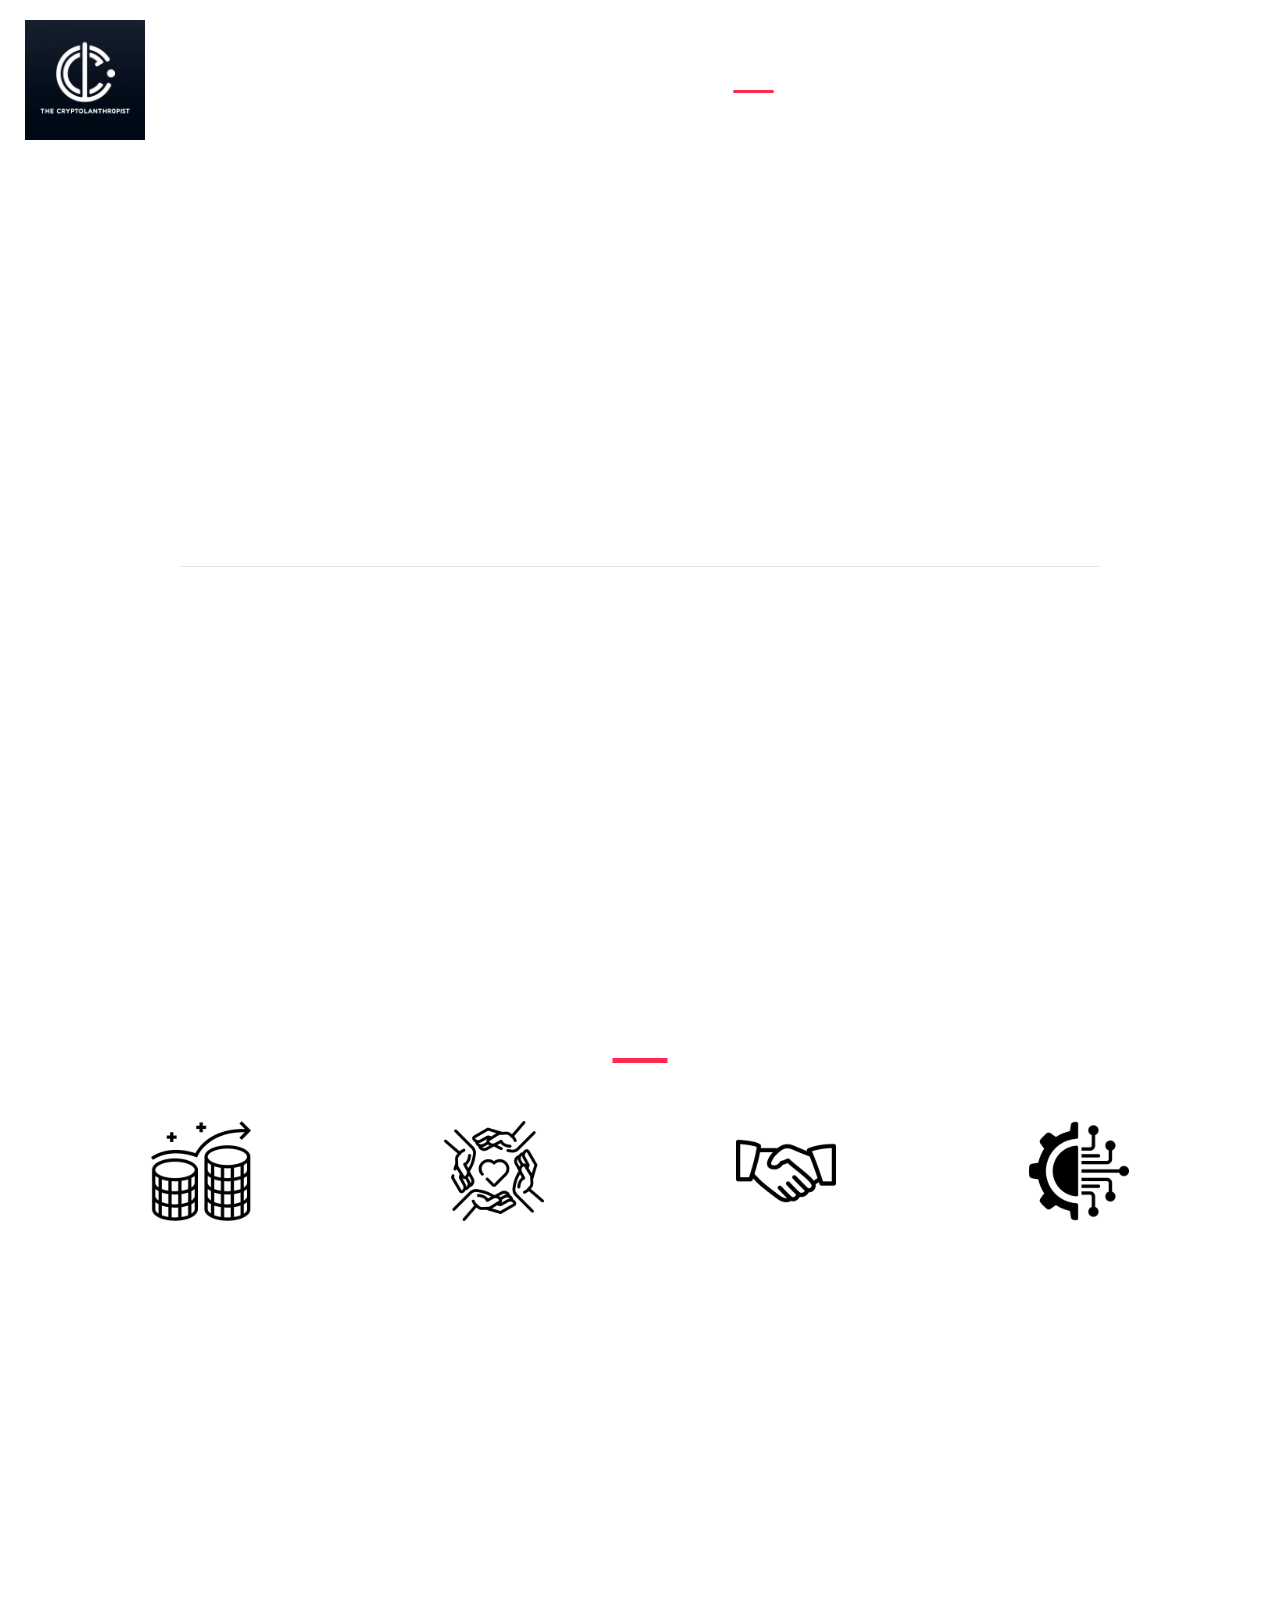
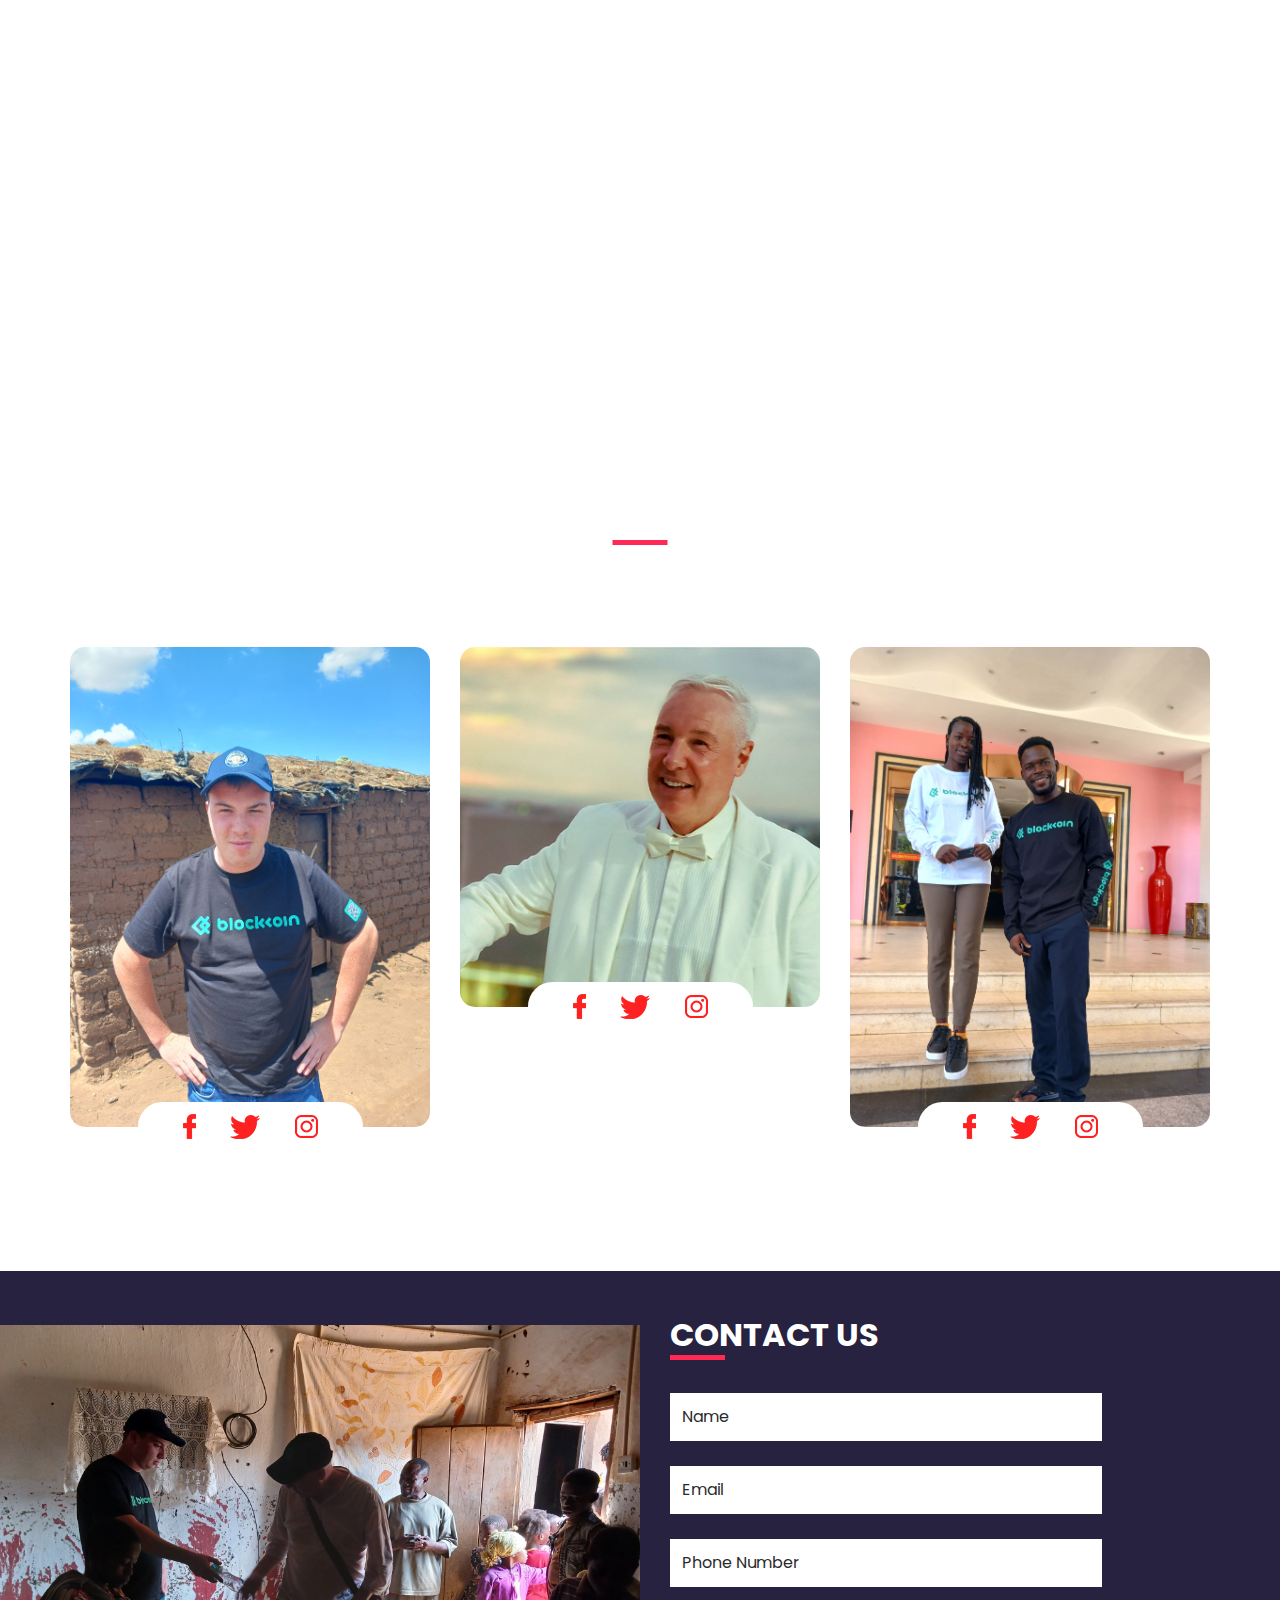
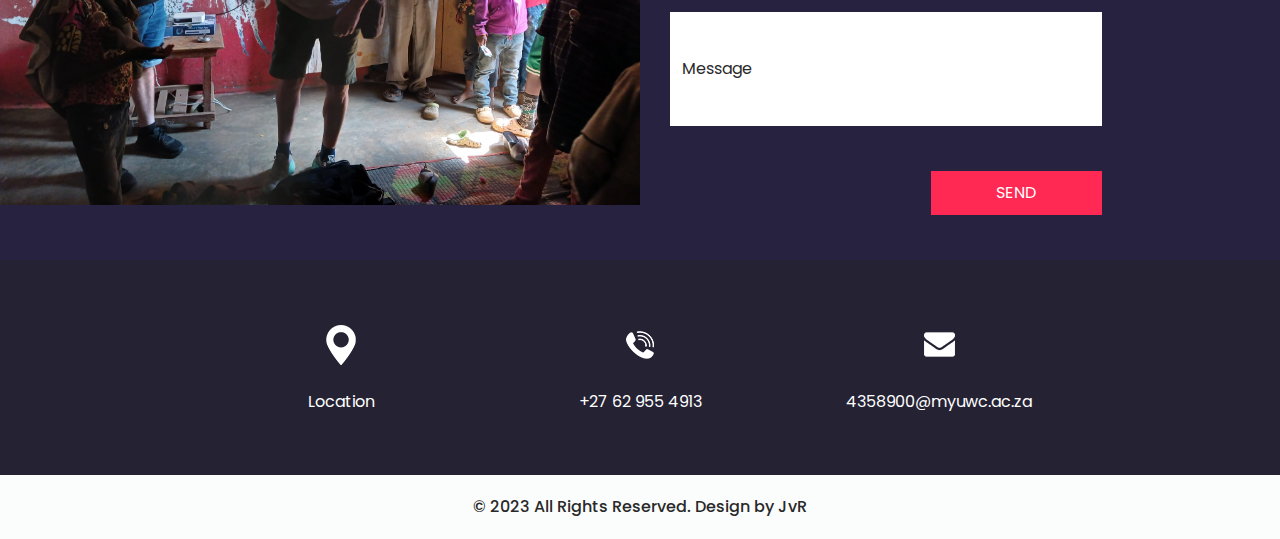
==== index.html @ 8db468f6 "Add files via upload" ====
<!DOCTYPE html>
<html>

<head>
  <!-- Basic -->
  <meta charset="utf-8" />
  <meta http-equiv="X-UA-Compatible" content="IE=edge" />
  <!-- Mobile Metas -->
  <meta name="viewport" content="width=device-width, initial-scale=1, shrink-to-fit=no" />
  <!-- Site Metas -->
  <meta name="keywords" content="" />
  <meta name="description" content="" />
  <meta name="author" content="Jude van Rooyen JVR" />

  <title>Thecryptolanthropist</title>

  <!-- slider stylesheet -->
  <link rel="stylesheet" type="text/css" href="https://cdnjs.cloudflare.com/ajax/libs/OwlCarousel2/2.3.4/assets/owl.carousel.min.css" />

  <!-- bootstrap core css -->
  <link rel="stylesheet" type="text/css" href="css/bootstrap.css" />

  <!-- fonts style -->
  <link href="https://fonts.googleapis.com/css?family=Poppins:400,600,700&display=swap" rel="stylesheet">
  <!-- Custom styles for this template -->
  <link href="css/style.css" rel="stylesheet" />
  <!-- responsive style -->
  <link href="css/responsive.css" rel="stylesheet" />
</head>

<body>
  <div class="hero_area">
    <!-- header section strats -->
    <header class="header_section">
      <div class="container-fluid">
        <nav class="navbar navbar-expand-lg custom_nav-container ">
          <a class="navbar-brand" href="index.html">
            <img src="images/logo.jfif" width="120x120">
          </a>
          <button class="navbar-toggler" type="button" data-toggle="collapse" data-target="#navbarSupportedContent" aria-controls="navbarSupportedContent" aria-expanded="false" aria-label="Toggle navigation">
            <span class="navbar-toggler-icon"></span>
          </button>

          <div class="collapse navbar-collapse" id="navbarSupportedContent">
            <div class="d-flex ml-auto flex-column flex-lg-row align-items-center">
              <ul class="navbar-nav  ">
                <li class="nav-item active">
                  <a class="nav-link" href="index.html">Home <span class="sr-only">(current)</span></a>
                </li>
                <li class="nav-item ">
                  <a class="nav-link" href="why.html"> Why us </a>
                </li>
                </li>
                <li class="nav-item">
                  <a class="nav-link" href="trainer.html"> Leaders</a>
                </li>
                <li class="nav-item">
                  <a class="nav-link" href="contact.html"> Contact Us</a>
                </li>
              </ul>
              <div class="user_option">
                <form class="form-inline my-2 my-lg-0 ml-0 ml-lg-4 mb-3 mb-lg-0">
                  <button class="btn  my-2 my-sm-0 nav_search-btn" type="submit"></button>
                </form>
              </div>
            </div>
          </div>
        </nav>
      </div>
    </header>
    <!-- end header section -->
    <!-- slider section -->
    <section class=" slider_section position-relative">
      <div id="carouselExampleIndicators" class="carousel slide" data-ride="carousel">
        <div class="carousel-inner">
          <div class="carousel-item active">
            <div class="container">
              <div class="col-lg-10 col-md-11 mx-auto">
                <div class="detail-box">
                  <div>
                    <h3>
                      Crypto
                    </h3>
                    <h2>
                      Blockkoin
                    </h2>
                    <h1>
                      Thecryptolanthropist
                    </h1>
                    <p>It is with great pleasure that I share the remarkable story of <b>Ken Finneran</b>, a British
                        national whose
                        journey to <a target="_blank"
                            href="https://www.unhcr.org/news/press-releases/unhcr-warns-human-suffering-due-malawi-s-back-camp-refugee-policy">Malawi</a>
                        has been nothing short of inspiring. His noble pursuit of conclusion, as you have
                        mentioned, resonates deeply with the spirit of giving and selflessness. <i>Ken's</i> immersion into
                        the heart
                        of Malawi,
                        including the Nzaleka refugee camp, is a testament to his dedication to making a
                        meaningful
                        difference in the lives of others.<br>
                        <hr>
    
                        The emergence of a "cryptolanthropist" is indeed an intriguing development!
                        The utilization of cryptocurrency as a means of bringing about positive change reflects the evolving
                        nature of digital currency. This individual's focus on leveraging crypto investing to address the
                        critical refugee crisis in Malawi 
                        is a testament to the transformative power of cryptolanthropy in the
                        digital age.
                    </p>
                    <div class="">
                      <a href="">
                        Contact Us
                      </a>
                    </div>
                  </div>
                </div>
              </div>
            </div>
          </div>
          <div class="carousel-item">
            <div class="container">
              <div class="col-lg-10 col-md-11 mx-auto">
                <div class="detail-box">
                  <div>
                    <h3>
                      Crypto
                    </h3>
                    <h2>
                      Blockkoin
                    </h2>
                    <h1>
                      Thecryptolanthropist
                    </h1>
                    <p>
                      Lorem ipsum dolor sit amet, consectetur adipiscing elit, sed do eiusmod tempor incididunt ut labore et dolore magna aliqua. Ut enim ad minim veniam, quis nostrud exercitation ullamco laboris nisi ut aliquip ex ea commodo consequat. Duis aute irure dolor in reprehenderit in voluptate velit esse .
                    </p>
                    <div class="">
                      <a href="">
                        Contact Us
                      </a>
                    </div>
                  </div>
                </div>
              </div>
            </div>
          </div>
          <div class="carousel-item">
            <div class="container">
              <div class="col-lg-10 col-md-11 mx-auto">
                <div class="detail-box">
                  <div>
                    <h3>
                      Crypto
                    </h3>
                    <h2>
                      Blockkoin
                    </h2>
                    <h1>
                      Thecryptolanthropist
                    </h1>
                    <p>
                      Lorem ipsum dolor sit amet, consectetur adipiscing elit, sed do eiusmod tempor incididunt ut labore et dolore magna aliqua. Ut enim ad minim veniam, quis nostrud exercitation ullamco laboris nisi ut aliquip ex ea commodo consequat. Duis aute irure dolor in reprehenderit in voluptate velit esse .
                    </p>
                    <div class="">
                      <a href="">
                        Contact Us
                      </a>
                    </div>
                  </div>
                </div>
              </div>
            </div>
          </div>
          <div class="carousel-item">
            <div class="container">
              <div class="col-lg-10 col-md-11 mx-auto">
                <div class="detail-box">
                  <div>
                    <h3>
                      Crypto
                    </h3>
                    <h2>
                      Blockkoin
                    </h2>
                    <h1>
                      Thecryptolanthropist
                    </h1>
                    <p>
                      Lorem ipsum dolor sit amet, consectetur adipiscing elit, sed do eiusmod tempor incididunt ut labore et dolore magna aliqua. Ut enim ad minim veniam, quis nostrud exercitation ullamco laboris nisi ut aliquip ex ea commodo consequat. Duis aute irure dolor in reprehenderit in voluptate velit esse .
                    </p>
                    <div class="">
                      <a href="">
                        Contact Us
                      </a>
                    </div>
                  </div>
                </div>
              </div>
            </div>
          </div>
          <div class="carousel-item">
            <div class="container">
              <div class="col-lg-10 col-md-11 mx-auto">
                <div class="detail-box">
                  <div>
                    <h3>
                      Crypto
                    </h3>
                    <h2>
                      Blockkoin
                    </h2>
                    <h1>
                      Thecryptolanthropist
                    </h1>
                    <p>
                      Lorem ipsum dolor sit amet, consectetur adipiscing elit, sed do eiusmod tempor incididunt ut labore et dolore magna aliqua. Ut enim ad minim veniam, quis nostrud exercitation ullamco laboris nisi ut aliquip ex ea commodo consequat. Duis aute irure dolor in reprehenderit in voluptate velit esse .
                    </p>
                    <div class="">
                      <a href="">
                        Contact Us
                      </a>
                    </div>
                  </div>
                </div>
              </div>
            </div>
          </div>
        </div>
        <ol class="carousel-indicators">
          <li data-target="#carouselExampleIndicators" data-slide-to="0" class="active"></li>
          <li data-target="#carouselExampleIndicators" data-slide-to="1"></li>
          <li data-target="#carouselExampleIndicators" data-slide-to="2"></li>
          <li data-target="#carouselExampleIndicators" data-slide-to="3"></li>
          <li data-target="#carouselExampleIndicators" data-slide-to="4"></li>
        </ol>
      </div>
    </section>
    <!-- end slider section -->
  </div>


  <!-- Us section -->

  <section class="us_section layout_padding">
    <div class="container">
      <div class="heading_container">
        <h2>
          Why Choose Us
        </h2>
      </div>

      <div class="us_container ">
        <div class="row">
          <div class="col-lg-3 col-md-6">
            <div class="box">
              <div class="img-box">
                <img src="images/u-1.png" width="100x100" alt="">
              </div>
              <div class="detail-box">
                <h5>
                  QUALITY EQUIPMENT
                </h5>
                <p>
                  ipsum dolor sit amet, consectetur adipiscing elit, sed do eiusmod tempor
                </p>
              </div>
            </div>
          </div>
          <div class="col-lg-3 col-md-6">
            <div class="box">
              <div class="img-box">
                <img src="images/u-4.png" width="100x100" alt="">
              </div>
              <div class="detail-box">
                <h5>
                  NUTRITION
                </h5>
                <p>
                  ipsum dolor sit amet, consectetur adipiscing elit, sed do eiusmod tempor
                </p>
              </div>
            </div>
          </div>
          <div class="col-lg-3 col-md-6">
            <div class="box">
              <div class="img-box">
                <img src="images/u-2.png" width="100x100" alt="">
              </div>
              <div class="detail-box">
                <h5>
                  HEALTHY DIET PLAN
                </h5>
                <p>
                  ipsum dolor sit amet, consectetur adipiscing elit, sed do eiusmod tempor
                </p>
              </div>
            </div>
          </div>
          <div class="col-lg-3 col-md-6">
            <div class="box">
              <div class="img-box">
                <img src="images/u-3.png" width="100x100" alt="">
              </div>
              <div class="detail-box">
                <h5>
                  SPORT Blockkoin
                </h5>
                <p>
                  ipsum dolor sit amet, consectetur adipiscing elit, sed do eiusmod tempor
                </p>
              </div>
            </div>
          </div>
        </div>
      </div>
    </div>
  </section>

  <!-- end us section -->


  <!-- heathy section -->

  <section class="heathy_section layout_padding">
    <div class="container">

      <div class="row">
        <div class="col-md-12 mx-auto">
          <div class="detail-box">
            <h2>
              HEALTHY MIND, HEALTHY BODY
            </h2>
            <p>
              Lorem ipsum dolor sit amet, consectetur adipiscing elit, sed do eiusmod tempor incididunt ut labore et dolore magna aliqua. Ut enim ad minim veniam, quis nostrud exercitation ullamco laboris nisi ut aliquip ex ea commodo consequat. Duis aute irure dolor in reprehenderit in voluptate velit esse cillumLorem ipsum dolor sit amet, consectetur adipiscing elit, sed do eiusmod tempor incididunt ut labore et dolore magna aliqua. Ut enim ad minim veniam, quis nostrud exercitation ullamco laboris nisi ut aliquip ex ea commodo consequat. Duis aute irure dolor in reprehenderit in voluptate velit esse cillum
            </p>
            <div class="btn-box">
              <a href="">
                READ MORE
              </a>
            </div>
          </div>
        </div>
      </div>

    </div>
  </section>

  <!-- end heathy section -->

  <!-- trainer section -->

  <section class="trainer_section layout_padding">
    <div class="container">
      <div class="heading_container">
        <h2>
          Leaders
        </h2>
      </div>
      <div class="row">
        <div class="col-lg-4 col-md-6 mx-auto">
          <div class="box">
            <div class="name">
              <h5>
                Smirth Jon
              </h5>
            </div>
            <div class="img-box">
              <img src="images/t1.jpg" alt="">
            </div>
            <div class="social_box">
              <a href="">
                <img src="images/facebook-logo.png" alt="">
              </a>
              <a href="">
                <img src="images/twitter.png" alt="">
              </a>
              <a href="">
                <img src="images/instagram-logo.png" alt="">
              </a>
            </div>
          </div>
        </div>
        <div class="col-lg-4 col-md-6 mx-auto">
          <div class="box">
            <div class="name">
              <h5>
                Ken Finneran
              </h5>
            </div>
            <div class="img-box">
              <img src="images/t2.jpg" alt="">
            </div>
            <div class="social_box">
              <a href="">
                <img src="images/facebook-logo.png" alt="">
              </a>
              <a href="">
                <img src="images/twitter.png" alt="">
              </a>
              <a href="">
                <img src="images/instagram-logo.png" alt="">
              </a>
            </div>
          </div>
        </div>
        <div class="col-lg-4 col-md-6 mx-auto">
          <div class="box">
            <div class="name">
              <h5>
                Alex Den
              </h5>
            </div>
            <div class="img-box">
              <img src="images/t3.jpg" alt="">
            </div>
            <div class="social_box">
              <a href="">
                <img src="images/facebook-logo.png" alt="">
              </a>
              <a href="">
                <img src="images/twitter.png" alt="">
              </a>
              <a href="">
                <img src="images/instagram-logo.png" alt="">
              </a>
            </div>
          </div>
        </div>
      </div>
    </div>
  </section>

  <!-- end trainer section -->

  <!-- contact section -->

  <section class="contact_section ">
    <div class="container-fluid">
      <div class="row">
        <div class="col-md-6 px-0">
          <div class="img-box">
            <img src="images/contact-img.jpg" alt="">
          </div>
        </div>
        <div class="col-lg-5 col-md-6">
          <div class="form_container pr-0 pr-lg-5 mr-0 mr-lg-2">
            <div class="heading_container">
              <h2>
                Contact Us
              </h2>
            </div>
            <form action="">
              <div>
                <input type="text" placeholder="Name" />
              </div>
              <div>
                <input type="email" placeholder="Email" />
              </div>
              <div>
                <input type="text" placeholder="Phone Number" />
              </div>
              <div>
                <input type="text" class="message-box" placeholder="Message" />
              </div>
              <div class="d-flex ">
                <button>
                  Send
                </button>
              </div>
            </form>
          </div>
        </div>
      </div>
    </div>
  </section>

  <!-- end contact section -->

  <!-- info section -->
  <section class="info_section layout_padding2">
    <div class="container">
      <div class="info_items">
        <a target="_blank" href="https://maps.app.goo.gl/PWfcFqx4H26LrC5A7">
          <div class="item ">
            <div class="img-box box-1">
              <img src="" alt="">
            </div>
            <div class="detail-box">
              <p>
                Location
              </p>
            </div>
          </div>
        </a>
        <a href="">
          <div class="item ">
            <div class="img-box box-2">
              <img src="" alt="">
            </div>
            <div class="detail-box">
              <p>
                +27 62 955 4913
              </p>
            </div>
          </div>
        </a>
        <a href="">
          <div class="item ">
            <div class="img-box box-3">
              <img src="" alt="">
            </div>
            <div class="detail-box">
              <p>
                4358900@myuwc.ac.za
              </p>
            </div>
          </div>
        </a>
      </div>
    </div>
  </section>

  <!-- end info_section -->

  <!-- footer section -->
  <footer class="container-fluid footer_section">
    <p>
      &copy; 2023 All Rights Reserved. Design by
      <a href="www.hassan-i.org">JvR</a>
    </p>
  </footer>
  <!-- footer section -->

  <script src="js/jquery-3.4.1.min.js"></script>
  <script src="js/bootstrap.js"></script>

</body>

</html>
---- css/style.css ----
body {
  font-family: 'Poppins', sans-serif;
  color: #000000;
  background-color: #ffffff;
}

.layout_padding {
  padding-top: 120px;
  padding-bottom: 120px;
}

.layout_padding2 {
  padding-top: 45px;
  padding-bottom: 45px;
}

.layout_padding2-top {
  padding-top: 45px;
}

.layout_padding2-bottom {
  padding-bottom: 45px;
}

.layout_padding-top {
  padding-top: 120px;
}

.layout_padding-bottom {
  padding-bottom: 120px;
}

.heading_container {
  display: -webkit-box;
  display: -ms-flexbox;
  display: flex;
  -webkit-box-pack: center;
      -ms-flex-pack: center;
          justify-content: center;
  text-align: center;
}

.heading_container h2 {
  font-weight: bold;
  position: relative;
  padding-bottom: 5px;
  text-transform: uppercase;
}

.heading_container h2::before {
  content: "";
  position: absolute;
  bottom: 0;
  left: 50%;
  width: 55px;
  height: 5px;
  background-color: #ff2953;
  -webkit-transform: translateX(-50%);
          transform: translateX(-50%);
}

/*header section*/
.hero_area {
  height: 100vh;
  display: -webkit-box;
  display: -ms-flexbox;
  display: flex;
  -webkit-box-orient: vertical;
  -webkit-box-direction: normal;
      -ms-flex-direction: column;
          flex-direction: column;
  background-image: url(../images/hero-bg.jpg);
  background-size: cover;
  background-attachment: fixed;
}

.sub_page .hero_area {
  height: auto;
}

.sub_page .who_section.layout_padding {
  padding-top: 0;
}

.hero_area.sub_pages {
  height: auto;
}

.header_section .container-fluid {
  padding-right: 25px;
  padding-left: 25px;
}

.header_section .nav_container {
  margin: 0 auto;
}

.custom_nav-container.navbar-expand-lg .navbar-nav .nav-item .nav-link {
  margin: 10px 30px;
  padding: 0;
  padding-bottom: 3px;
  color: #ffffff;
  text-align: center;
  position: relative;
  text-transform: uppercase;
  font-size: 15px;
}

.custom_nav-container.navbar-expand-lg .navbar-nav .nav-item .nav-link::after {
  display: none;
  content: "";
  position: absolute;
  left: 0;
  bottom: 0;
  width: 100%;
  height: 3px;
  border-radius: 5px;
  background-color: #ffffff;
}

.custom_nav-container.navbar-expand-lg .navbar-nav .nav-item.active a::after, .custom_nav-container.navbar-expand-lg .navbar-nav .nav-item:hover a::after {
  display: block;
  background-color: #ff2953;
}

a,
a:hover,
a:focus {
  text-decoration: none;
}

a:hover,
a:focus {
  color: initial;
}

.btn,
.btn:focus {
  outline: none !important;
  -webkit-box-shadow: none;
          box-shadow: none;
}

.user_option {
  display: -webkit-box;
  display: -ms-flexbox;
  display: flex;
  -webkit-box-align: center;
      -ms-flex-align: center;
          align-items: center;
}

.user_option a {
  color: #ffffff;
  margin: 10px 30px;
}

.custom_nav-container .nav_search-btn {
  background-image: url(../images/search-icon.png);
  background-size: 22px;
  background-repeat: no-repeat;
  background-position-y: 7px;
  width: 35px;
  height: 35px;
  padding: 0;
  border: none;
}

.navbar-brand {
  display: -webkit-box;
  display: -ms-flexbox;
  display: flex;
  -webkit-box-align: center;
      -ms-flex-align: center;
          align-items: center;
  position: relative;
}

.navbar-brand span {
  font-size: 22px;
  text-transform: uppercase;
  font-weight: bold;
  color: #ffffff;
  position: relative;
  z-index: 3;
}

.custom_nav-container {
  z-index: 99999;
  padding: 15px 0;
}

.custom_nav-container .navbar-toggler {
  outline: none;
}

.custom_nav-container .navbar-toggler .navbar-toggler-icon {
  background-image: url(../images/menu.png);
  background-size: 55px;
}

/*end header section*/
.slider_section {
  -webkit-box-flex: 1;
      -ms-flex: 1;
          flex: 1;
  display: -webkit-box;
  display: -ms-flexbox;
  display: flex;
  -webkit-box-align: center;
      -ms-flex-align: center;
          align-items: center;
  color: #ffffff;
}

.slider_section #carouselExampleIndicators {
  width: 100%;
}

.slider_section .row {
  -webkit-box-align: center;
      -ms-flex-align: center;
          align-items: center;
}

.slider_section .box {
  margin: 125px 0;
}

.slider_section .detail-box {
  text-align: center;
}

.slider_section .detail-box h1,
.slider_section .detail-box h2,
.slider_section .detail-box h3 {
  text-transform: uppercase;
  font-weight: bold;
}

.slider_section .detail-box h2 {
  font-size: 2.5rem;
}

.slider_section .detail-box h1 {
  font-size: 3.5rem;
  font-weight: bold;
  letter-spacing: .5rem;
}

.slider_section .detail-box p {
  margin-top: 25px;
}

.slider_section .detail-box a {
  display: inline-block;
  padding: 8px 35px;
  background-color: transparent;
  border: 1.5px solid #ffffff;
  color: #ffffff;
  border-radius: 0px;
  -webkit-transition: -webkit-transform 0.3s;
  transition: -webkit-transform 0.3s;
  transition: transform 0.3s;
  transition: transform 0.3s, -webkit-transform 0.3s;
  text-transform: uppercase;
  margin-top: 35px;
}

.slider_section .detail-box a:hover {
  background-color: #ffffff;
  color: #000000;
}

.slider_section #carouselExampleIndicators .carousel-indicators {
  position: unset;
  margin: 0;
  margin-top: 45px;
  -webkit-box-align: center;
      -ms-flex-align: center;
          align-items: center;
}

.slider_section #carouselExampleIndicators .carousel-indicators li {
  width: 14px;
  height: 14px;
  background-color: transparent;
  border: 2px solid #ffffff;
  border-radius: 100%;
  opacity: 1;
}

.slider_section #carouselExampleIndicators .carousel-indicators li.active {
  border: 4px solid #ffffff;
}

.us_section {
  background-image: url(../images/us-bg.jpg);
  background-size: cover;
  background-attachment: fixed;
  color: #ffffff;
}

.us_section .us_container {
  padding-top: 25px;
}

.us_section .us_container .box {
  display: -webkit-box;
  display: -ms-flexbox;
  display: flex;
  -webkit-box-orient: vertical;
  -webkit-box-direction: normal;
      -ms-flex-direction: column;
          flex-direction: column;
  -webkit-box-align: center;
      -ms-flex-align: center;
          align-items: center;
  text-align: center;
  margin: 25px 10px 0 10px;
}

.us_section .us_container .box .img-box {
  height: 100px;
  display: -webkit-box;
  display: -ms-flexbox;
  display: flex;
  -webkit-box-align: center;
      -ms-flex-align: center;
          align-items: center;
  -webkit-box-pack: center;
      -ms-flex-pack: center;
          justify-content: center;
}

.us_section .us_container .box .img-box img {
  max-width: 100%;
}

.us_section .us_container .box .detail-box h5 {
  font-weight: bold;
}

.heathy_section {
  background-image: url(../images/healthy-bg.jpg);
  background-size: cover;
  background-attachment: fixed;
  color: #ffffff;
  text-align: center;
}

.heathy_section h2 {
  font-weight: bold;
}

.heathy_section p {
  margin-top: 35px;
}

.heathy_section .btn-box {
  display: -webkit-box;
  display: -ms-flexbox;
  display: flex;
  -webkit-box-pack: center;
      -ms-flex-pack: center;
          justify-content: center;
  margin-top: 45px;
}

.heathy_section .btn-box a {
  display: inline-block;
  padding: 8px 35px;
  background-color: transparent;
  border: 1.5px solid #ffffff;
  color: #ffffff;
  border-radius: 0;
  -webkit-transition: -webkit-transform 0.3s;
  transition: -webkit-transform 0.3s;
  transition: transform 0.3s;
  transition: transform 0.3s, -webkit-transform 0.3s;
  text-transform: uppercase;
}

.heathy_section .btn-box a:hover {
  background-color: #ffffff;
  color: #000000;
}

.trainer_section {
  background-image: url(../images/trainer-bg.jpg);
  background-size: cover;
  background-attachment: fixed;
  color: #ffffff;
}

.trainer_section .box {
  margin-top: 55px;
  display: -webkit-box;
  display: -ms-flexbox;
  display: flex;
  -webkit-box-orient: vertical;
  -webkit-box-direction: normal;
      -ms-flex-direction: column;
          flex-direction: column;
  -webkit-box-align: center;
      -ms-flex-align: center;
          align-items: center;
  text-align: center;
}

.trainer_section .box .name h5 {
  font-weight: bold;
  margin-bottom: 15px;
}

.trainer_section .box .img-box {
  border-radius: 15px;
  overflow: hidden;
}

.trainer_section .box .img-box img {
  width: 100%;
}

.trainer_section .box .social_box {
  display: -webkit-box;
  display: -ms-flexbox;
  display: flex;
  -webkit-box-pack: justify;
      -ms-flex-pack: justify;
          justify-content: space-between;
  width: 225px;
  padding: 12px 45px;
  background-color: #ffffff;
  border-radius: 50px;
  margin-top: -25px;
}


.contact_section {
  position: relative;
  background-color: #27223f;
  color: #ffffff;
}

.contact_section .heading_container {
  -webkit-box-pack: start;
      -ms-flex-pack: start;
          justify-content: start;
}

.contact_section .heading_container h2::before {
  text-align: left;
  left: 0;
  -webkit-transform: none;
          transform: none;
}

.contact_section .row {
  -webkit-box-align: center;
      -ms-flex-align: center;
          align-items: center;
}

.contact_section .img-box img {
  width: 100%;
}

.contact_section .form_container {
  padding: 45px 0 45px 15px;
}

.contact_section input {
  width: 100%;
  border: none;
  background-color: #ffffff;
  outline: none;
  color: #000000;
  margin-top: 25px;
  padding: 12px;
}

.contact_section input::-webkit-input-placeholder {
  color: #2a2a2c;
}

.contact_section input:-ms-input-placeholder {
  color: #2a2a2c;
}

.contact_section input::-ms-input-placeholder {
  color: #2a2a2c;
}

.contact_section input::placeholder {
  color: #2a2a2c;
}

.contact_section input.message-box {
  padding: 45px 12px;
}

.contact_section button {
  padding: 10px 65px;
  outline: none;
  border: none;
  color: #ffffff;
  background: #ff2953;
  margin: 45px 0 0 auto;
  text-transform: uppercase;
}

.info_section {
  background-color: #252233;
}

.info_items {
  width: 70%;
  margin: 0 auto;
  display: -webkit-box;
  display: -ms-flexbox;
  display: flex;
  -webkit-box-pack: justify;
      -ms-flex-pack: justify;
          justify-content: space-between;
}

.info_items .item {
  width: 200px;
  display: -webkit-box;
  display: -ms-flexbox;
  display: flex;
  -webkit-box-orient: vertical;
  -webkit-box-direction: normal;
      -ms-flex-direction: column;
          flex-direction: column;
  -webkit-box-align: center;
      -ms-flex-align: center;
          align-items: center;
  text-align: center;
}

.info_items .item .img-box {
  width: 80px;
  height: 80px;
  border-radius: 100%;
  background-repeat: no-repeat;
  background-position: center;
}

.info_items .item .detail-box {
  margin-top: 5px;
  color: #fff;
}

.info_items {
  position: relative;
}

.info_items a {
  position: relative;
}

.info_items .item .img-box.box-1 {
  background-image: url(../images/location-white.png);
}

.info_items .item .img-box.box-2 {
  background-image: url(../images/telephone-white.png);
}

.info_items .item .img-box.box-3 {
  background-image: url(../images/envelope-white.png);
}

/* footer section*/
.footer_section {
  background-color: #fbfdfd;
  padding: 20px;
  font-weight: 500;
}

.footer_section p {
  color: #292929;
  margin: 0;
  text-align: center;
}

.footer_section a {
  color: #292929;
}

/* end footer section*/
---- css/responsive.css ----
@media (max-width: 1120px) {}

@media (max-width: 992px) {
    .hero_area {
        height: auto;
    }

    .custom_nav-container .nav_search-btn {
        background-position: center;
        margin-top: 10px;
    }

    .slider_section {
        padding-top: 45px;
        padding-bottom: 75px;
    }

    .info_items {
        width: 100%;
    }
}

@media (max-width: 768px) {
    .contact_section .form_container {
        padding: 45px 0;
    }

    .info_items {
        flex-direction: column;
        align-items: center;
    }

    .contact_section .heading_container {
        justify-content: center;
    }

    .contact_section .heading_container h2::before {
        left: 50%;
        transform: translateX(-50%);
    }

    .contact_section button {
        margin: 45px auto 0 auto;
    }
}


@media (max-width: 576px) {
    .slider_section .detail-box h1 {
        font-size: 3rem;
    }
}

@media (max-width: 480px) {}

@media (max-width: 420px) {
    .slider_section .detail-box h1 {
        letter-spacing: .3rem;
    }
}

@media (max-width: 360px) {}

@media (min-width: 1200px) {
    .container {
        max-width: 1170px;
    }
}
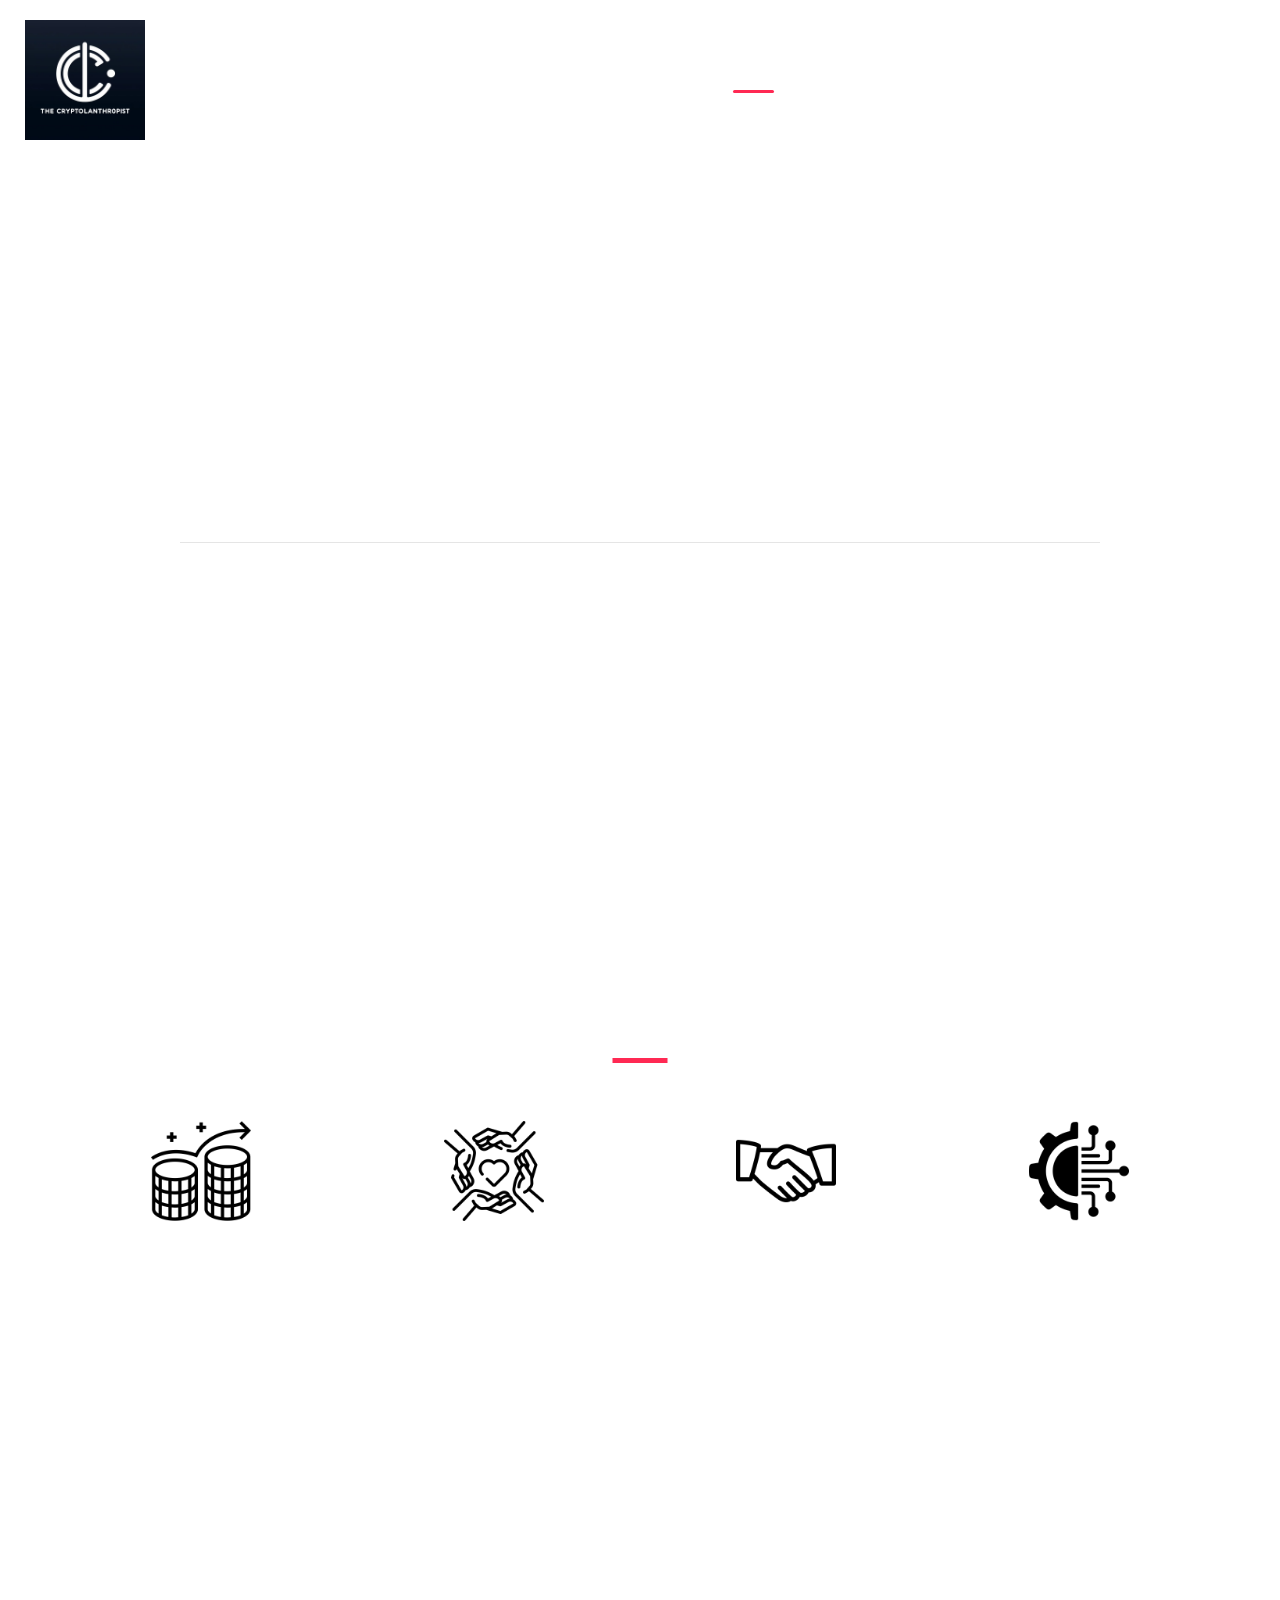
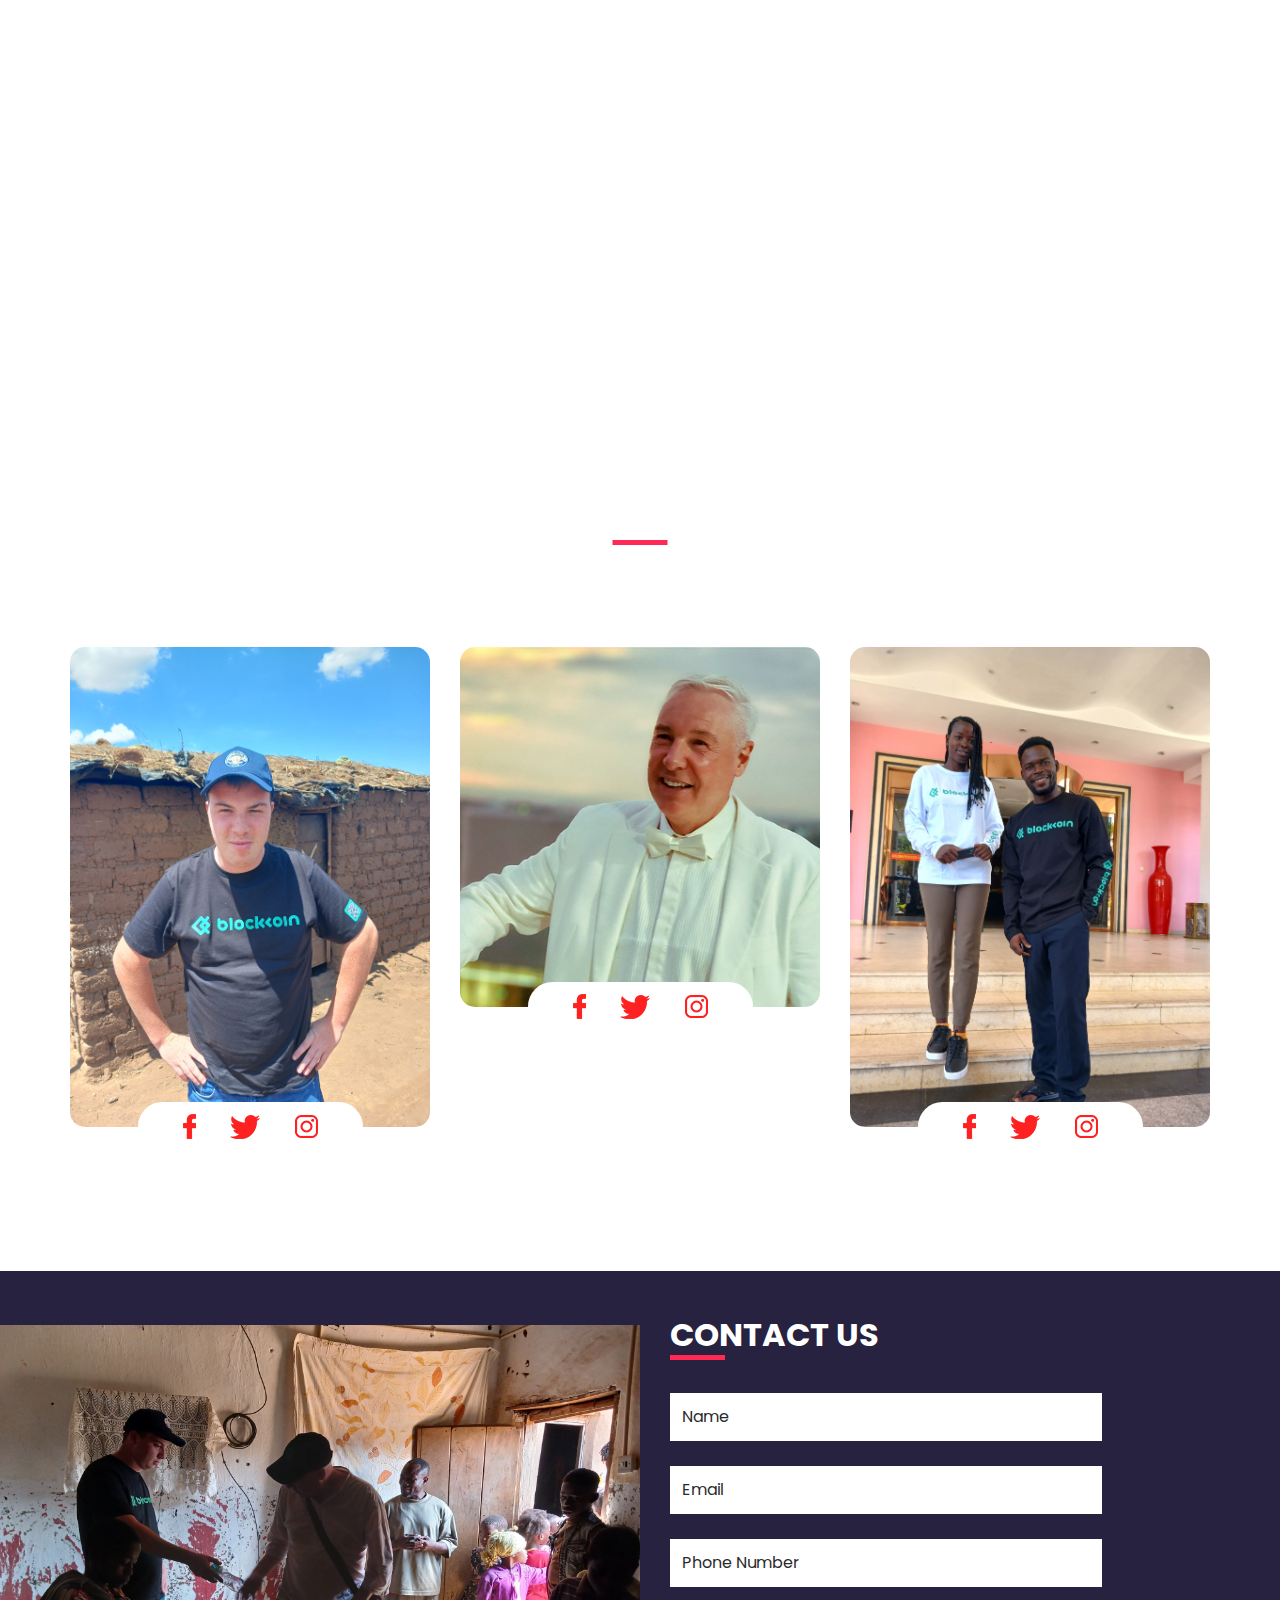
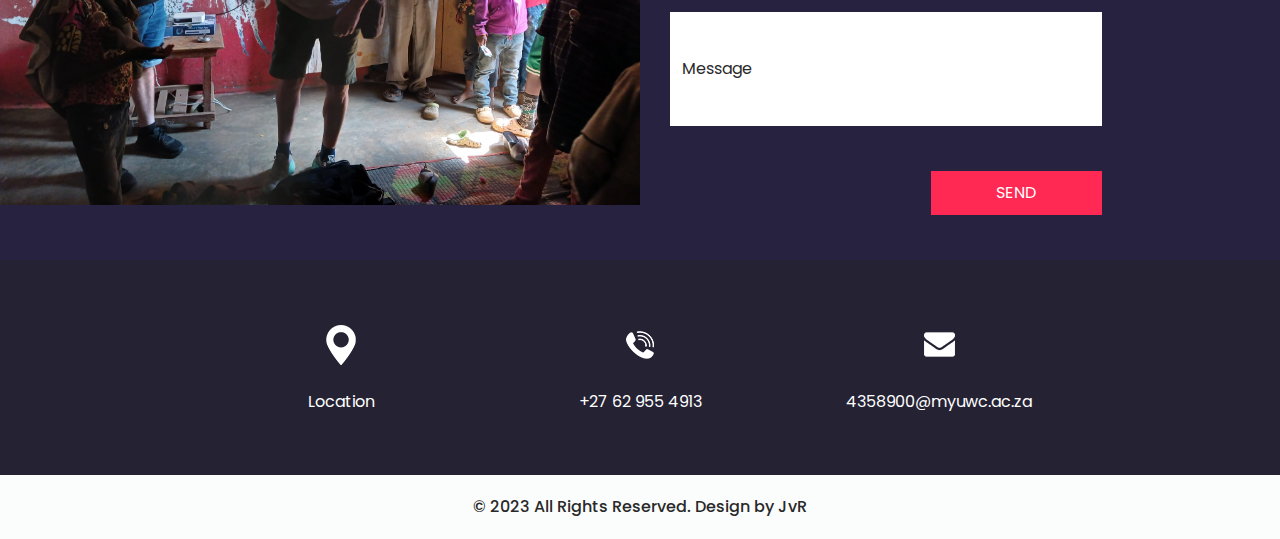
==== commit 967b490e: "Add files via upload" ====
--- a/index.html
+++ b/index.html
@@ -15,7 +15,8 @@
   <title>Thecryptolanthropist</title>
 
   <!-- slider stylesheet -->
-  <link rel="stylesheet" type="text/css" href="https://cdnjs.cloudflare.com/ajax/libs/OwlCarousel2/2.3.4/assets/owl.carousel.min.css" />
+  <link rel="stylesheet" type="text/css"
+    href="https://cdnjs.cloudflare.com/ajax/libs/OwlCarousel2/2.3.4/assets/owl.carousel.min.css" />
 
   <!-- bootstrap core css -->
   <link rel="stylesheet" type="text/css" href="css/bootstrap.css" />
@@ -37,7 +38,8 @@
           <a class="navbar-brand" href="index.html">
             <img src="images/logo.jfif" width="120x120">
           </a>
-          <button class="navbar-toggler" type="button" data-toggle="collapse" data-target="#navbarSupportedContent" aria-controls="navbarSupportedContent" aria-expanded="false" aria-label="Toggle navigation">
+          <button class="navbar-toggler" type="button" data-toggle="collapse" data-target="#navbarSupportedContent"
+            aria-controls="navbarSupportedContent" aria-expanded="false" aria-label="Toggle navigation">
             <span class="navbar-toggler-icon"></span>
           </button>
 
@@ -88,24 +90,26 @@
                       Thecryptolanthropist
                     </h1>
                     <p>It is with great pleasure that I share the remarkable story of <b>Ken Finneran</b>, a British
-                        national whose
-                        journey to <a target="_blank"
-                            href="https://www.unhcr.org/news/press-releases/unhcr-warns-human-suffering-due-malawi-s-back-camp-refugee-policy">Malawi</a>
-                        has been nothing short of inspiring. His noble pursuit of conclusion, as you have
-                        mentioned, resonates deeply with the spirit of giving and selflessness. <i>Ken's</i> immersion into
-                        the heart
-                        of Malawi,
-                        including the Nzaleka refugee camp, is a testament to his dedication to making a
-                        meaningful
-                        difference in the lives of others.<br>
-                        <hr>
-    
-                        The emergence of a "cryptolanthropist" is indeed an intriguing development!
-                        The utilization of cryptocurrency as a means of bringing about positive change reflects the evolving
-                        nature of digital currency. This individual's focus on leveraging crypto investing to address the
-                        critical refugee crisis in Malawi 
-                        is a testament to the transformative power of cryptolanthropy in the
-                        digital age.
+                      national whose
+                      journey to <a target="_blank"
+                        href="https://www.unhcr.org/news/press-releases/unhcr-warns-human-suffering-due-malawi-s-back-camp-refugee-policy">Malawi</a>
+                      has been nothing short of inspiring. His noble pursuit of conclusion, as you have
+                      mentioned, resonates deeply with the spirit of giving and selflessness. <i>Ken's</i> immersion
+                      into
+                      the heart
+                      of Malawi,
+                      including the Nzaleka refugee camp, is a testament to his dedication to making a
+                      meaningful
+                      difference in the lives of others.<br>
+                      <hr>
+
+                      The emergence of a "cryptolanthropist" is indeed an intriguing development!
+                      The utilization of cryptocurrency as a means of bringing about positive change reflects the
+                      evolving
+                      nature of digital currency. This individual's focus on leveraging crypto investing to address the
+                      critical refugee crisis in Malawi
+                      is a testament to the transformative power of cryptolanthropy in the
+                      digital age.
                     </p>
                     <div class="">
                       <a href="">
@@ -132,7 +136,10 @@
                       Thecryptolanthropist
                     </h1>
                     <p>
-                      Lorem ipsum dolor sit amet, consectetur adipiscing elit, sed do eiusmod tempor incididunt ut labore et dolore magna aliqua. Ut enim ad minim veniam, quis nostrud exercitation ullamco laboris nisi ut aliquip ex ea commodo consequat. Duis aute irure dolor in reprehenderit in voluptate velit esse .
+                      Lorem ipsum dolor sit amet, consectetur adipiscing elit, sed do eiusmod tempor incididunt ut
+                      labore et dolore magna aliqua. Ut enim ad minim veniam, quis nostrud exercitation ullamco laboris
+                      nisi ut aliquip ex ea commodo consequat. Duis aute irure dolor in reprehenderit in voluptate velit
+                      esse .
                     </p>
                     <div class="">
                       <a href="">
@@ -159,7 +166,10 @@
                       Thecryptolanthropist
                     </h1>
                     <p>
-                      Lorem ipsum dolor sit amet, consectetur adipiscing elit, sed do eiusmod tempor incididunt ut labore et dolore magna aliqua. Ut enim ad minim veniam, quis nostrud exercitation ullamco laboris nisi ut aliquip ex ea commodo consequat. Duis aute irure dolor in reprehenderit in voluptate velit esse .
+                      Lorem ipsum dolor sit amet, consectetur adipiscing elit, sed do eiusmod tempor incididunt ut
+                      labore et dolore magna aliqua. Ut enim ad minim veniam, quis nostrud exercitation ullamco laboris
+                      nisi ut aliquip ex ea commodo consequat. Duis aute irure dolor in reprehenderit in voluptate velit
+                      esse .
                     </p>
                     <div class="">
                       <a href="">
@@ -186,7 +196,10 @@
                       Thecryptolanthropist
                     </h1>
                     <p>
-                      Lorem ipsum dolor sit amet, consectetur adipiscing elit, sed do eiusmod tempor incididunt ut labore et dolore magna aliqua. Ut enim ad minim veniam, quis nostrud exercitation ullamco laboris nisi ut aliquip ex ea commodo consequat. Duis aute irure dolor in reprehenderit in voluptate velit esse .
+                      Lorem ipsum dolor sit amet, consectetur adipiscing elit, sed do eiusmod tempor incididunt ut
+                      labore et dolore magna aliqua. Ut enim ad minim veniam, quis nostrud exercitation ullamco laboris
+                      nisi ut aliquip ex ea commodo consequat. Duis aute irure dolor in reprehenderit in voluptate velit
+                      esse .
                     </p>
                     <div class="">
                       <a href="">
@@ -213,7 +226,10 @@
                       Thecryptolanthropist
                     </h1>
                     <p>
-                      Lorem ipsum dolor sit amet, consectetur adipiscing elit, sed do eiusmod tempor incididunt ut labore et dolore magna aliqua. Ut enim ad minim veniam, quis nostrud exercitation ullamco laboris nisi ut aliquip ex ea commodo consequat. Duis aute irure dolor in reprehenderit in voluptate velit esse .
+                      Lorem ipsum dolor sit amet, consectetur adipiscing elit, sed do eiusmod tempor incididunt ut
+                      labore et dolore magna aliqua. Ut enim ad minim veniam, quis nostrud exercitation ullamco laboris
+                      nisi ut aliquip ex ea commodo consequat. Duis aute irure dolor in reprehenderit in voluptate velit
+                      esse .
                     </p>
                     <div class="">
                       <a href="">
@@ -258,7 +274,7 @@
               </div>
               <div class="detail-box">
                 <h5>
-                  QUALITY EQUIPMENT
+                  Business
                 </h5>
                 <p>
                   ipsum dolor sit amet, consectetur adipiscing elit, sed do eiusmod tempor
@@ -273,7 +289,7 @@
               </div>
               <div class="detail-box">
                 <h5>
-                  NUTRITION
+                  People
                 </h5>
                 <p>
                   ipsum dolor sit amet, consectetur adipiscing elit, sed do eiusmod tempor
@@ -288,7 +304,7 @@
               </div>
               <div class="detail-box">
                 <h5>
-                  HEALTHY DIET PLAN
+                  Collaboration
                 </h5>
                 <p>
                   ipsum dolor sit amet, consectetur adipiscing elit, sed do eiusmod tempor
@@ -303,7 +319,7 @@
               </div>
               <div class="detail-box">
                 <h5>
-                  SPORT Blockkoin
+                  Latest Technology
                 </h5>
                 <p>
                   ipsum dolor sit amet, consectetur adipiscing elit, sed do eiusmod tempor
@@ -331,7 +347,12 @@
               HEALTHY MIND, HEALTHY BODY
             </h2>
             <p>
-              Lorem ipsum dolor sit amet, consectetur adipiscing elit, sed do eiusmod tempor incididunt ut labore et dolore magna aliqua. Ut enim ad minim veniam, quis nostrud exercitation ullamco laboris nisi ut aliquip ex ea commodo consequat. Duis aute irure dolor in reprehenderit in voluptate velit esse cillumLorem ipsum dolor sit amet, consectetur adipiscing elit, sed do eiusmod tempor incididunt ut labore et dolore magna aliqua. Ut enim ad minim veniam, quis nostrud exercitation ullamco laboris nisi ut aliquip ex ea commodo consequat. Duis aute irure dolor in reprehenderit in voluptate velit esse cillum
+              Lorem ipsum dolor sit amet, consectetur adipiscing elit, sed do eiusmod tempor incididunt ut labore et
+              dolore magna aliqua. Ut enim ad minim veniam, quis nostrud exercitation ullamco laboris nisi ut aliquip ex
+              ea commodo consequat. Duis aute irure dolor in reprehenderit in voluptate velit esse cillumLorem ipsum
+              dolor sit amet, consectetur adipiscing elit, sed do eiusmod tempor incididunt ut labore et dolore magna
+              aliqua. Ut enim ad minim veniam, quis nostrud exercitation ullamco laboris nisi ut aliquip ex ea commodo
+              consequat. Duis aute irure dolor in reprehenderit in voluptate velit esse cillum
             </p>
             <div class="btn-box">
               <a href="">
--- a/css/style.css
+++ b/css/style.css
@@ -239,11 +239,11 @@
 }
 
 .slider_section .detail-box h2 {
-  font-size: 2.5rem;
+  font-size: 1.5rem;
 }
 
 .slider_section .detail-box h1 {
-  font-size: 3.5rem;
+  font-size: 2rem;
   font-weight: bold;
   letter-spacing: .5rem;
 }
--- a/css/responsive.css
+++ b/css/responsive.css
@@ -47,7 +47,7 @@
 
 @media (max-width: 576px) {
     .slider_section .detail-box h1 {
-        font-size: 3rem;
+        font-size: 1.2rem;
     }
 }
 
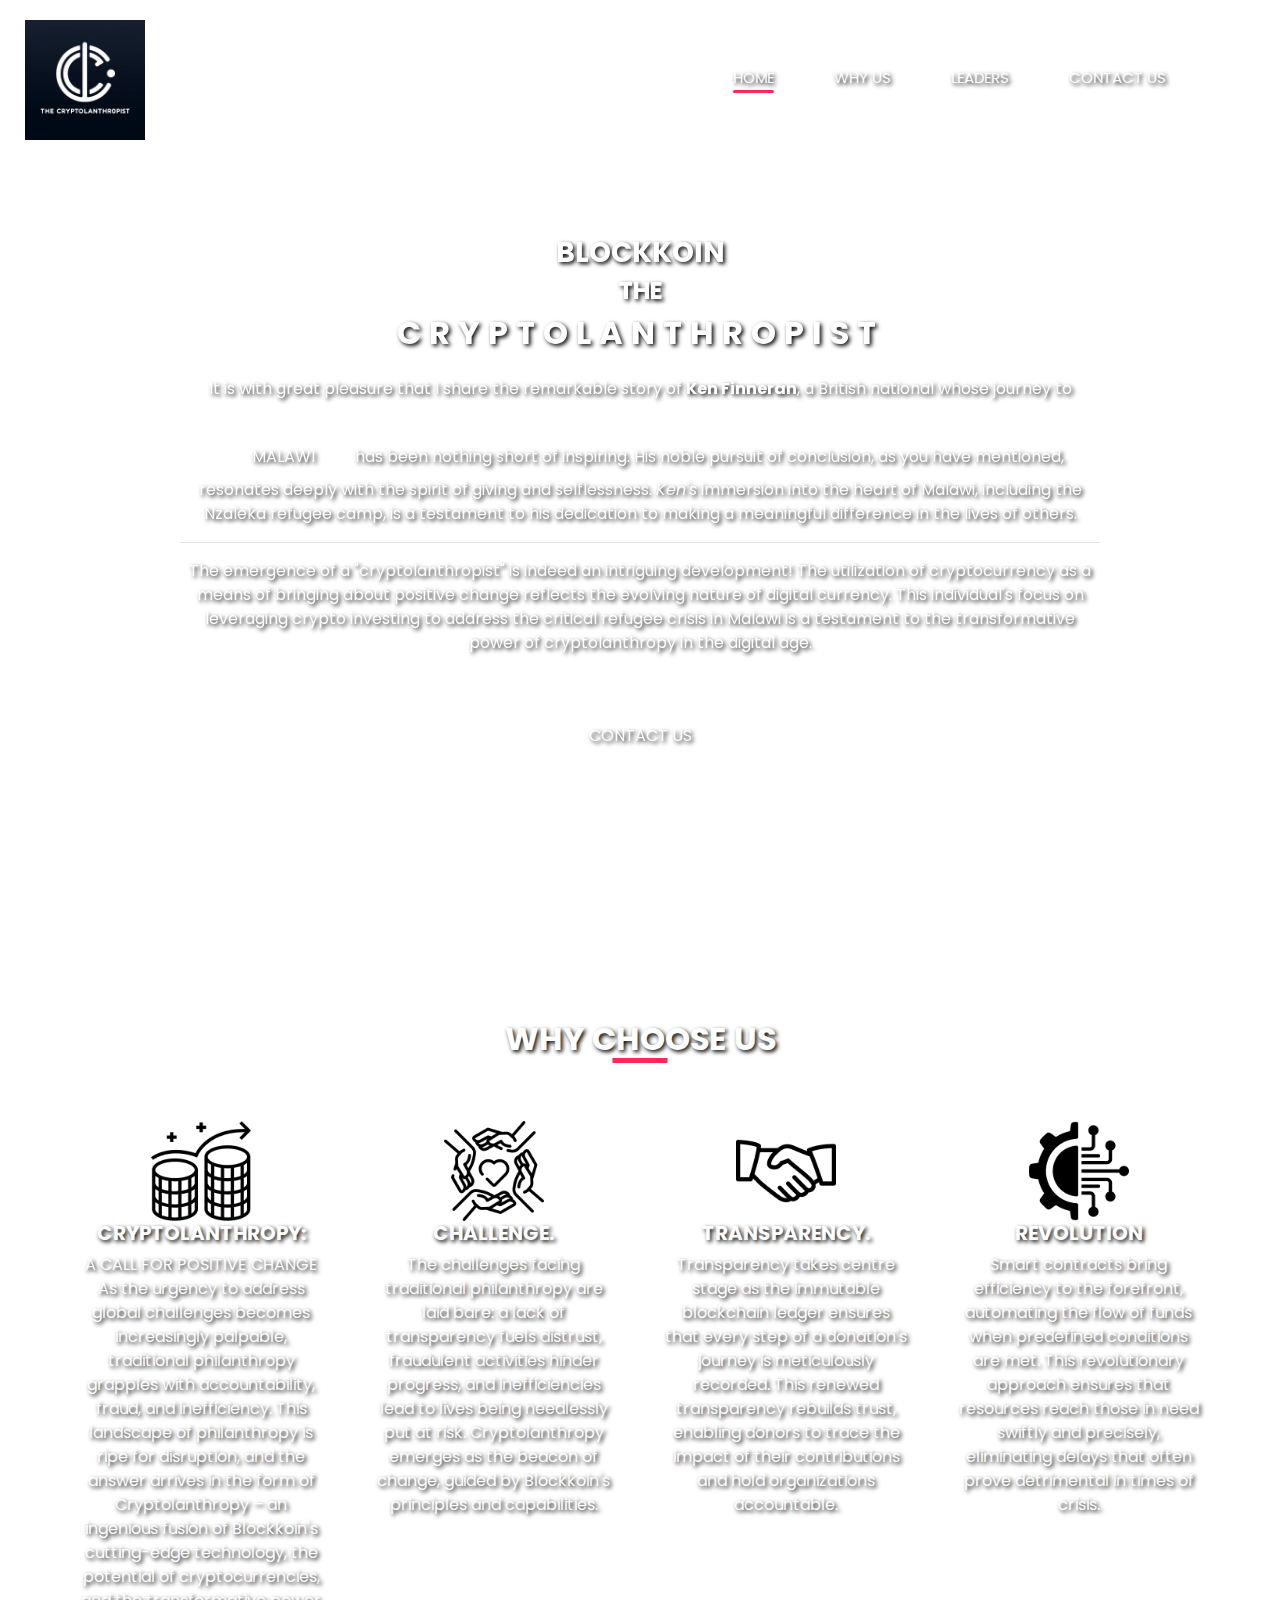
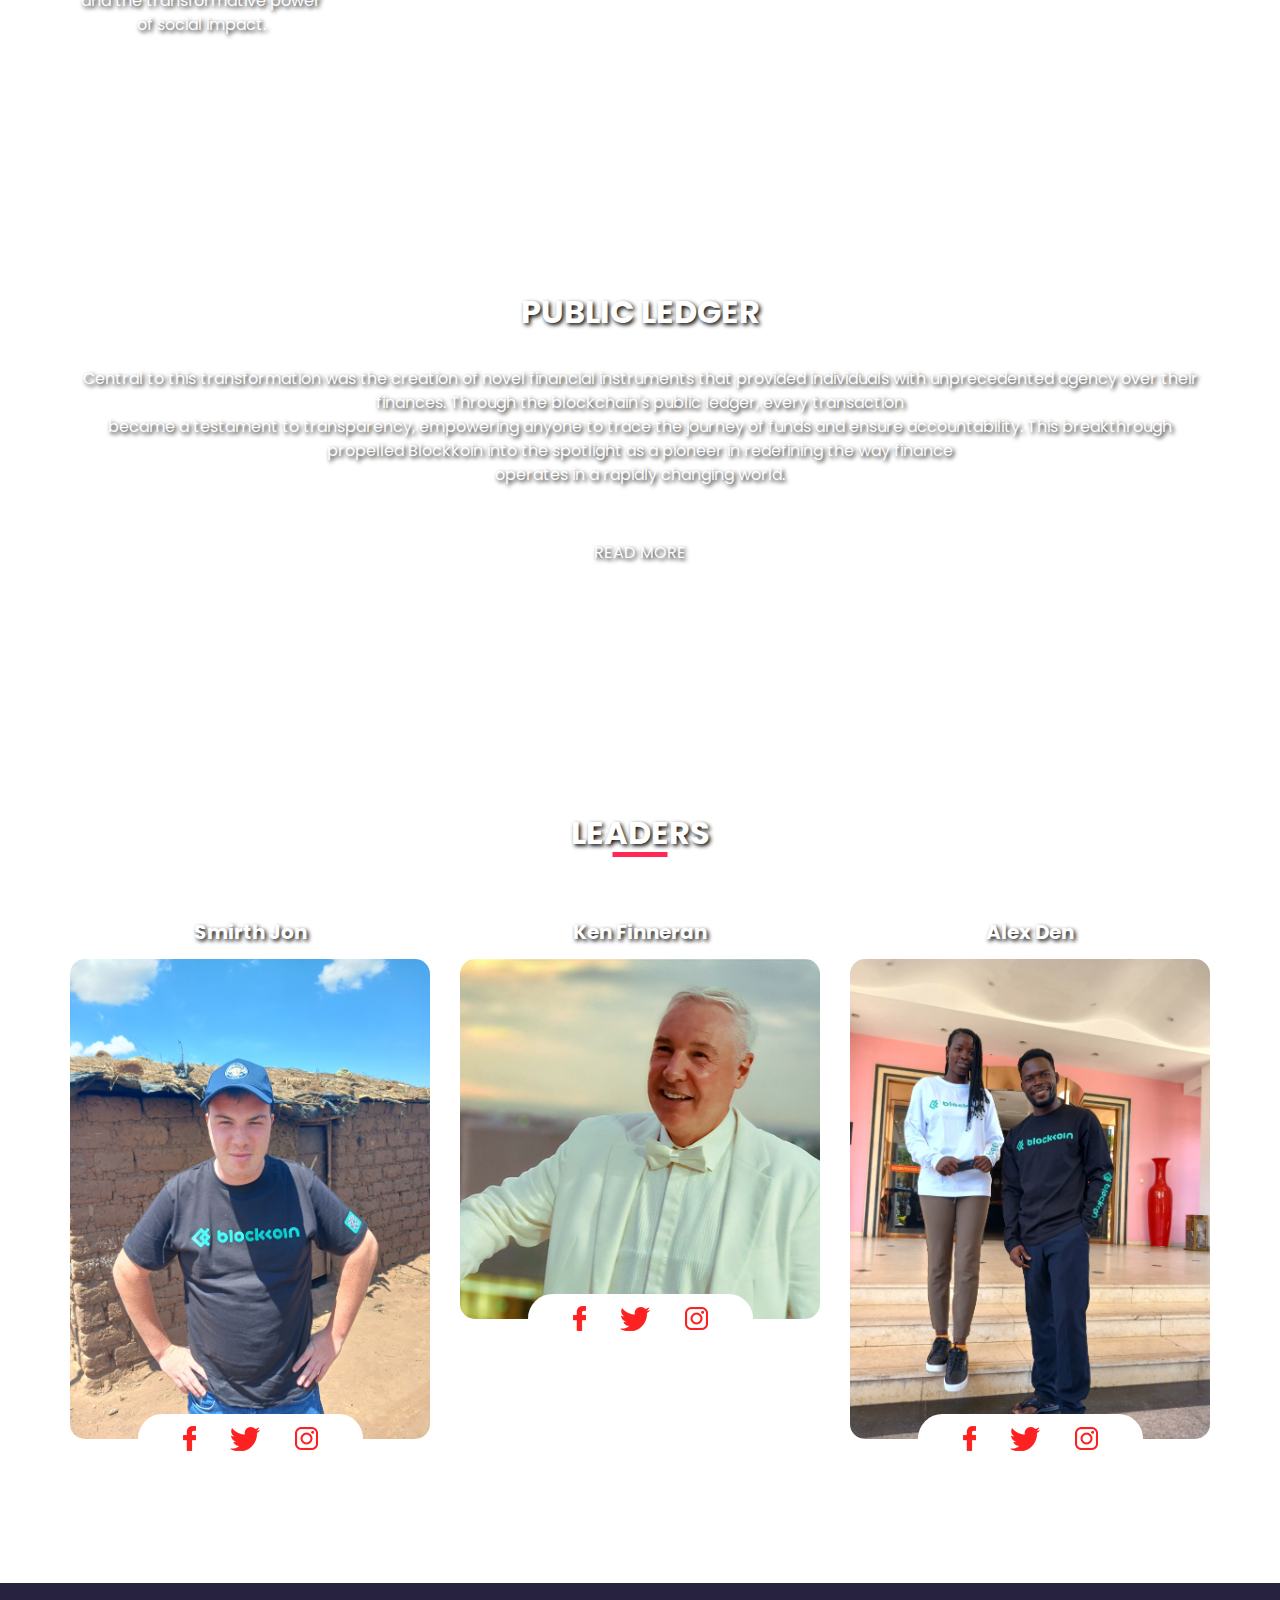
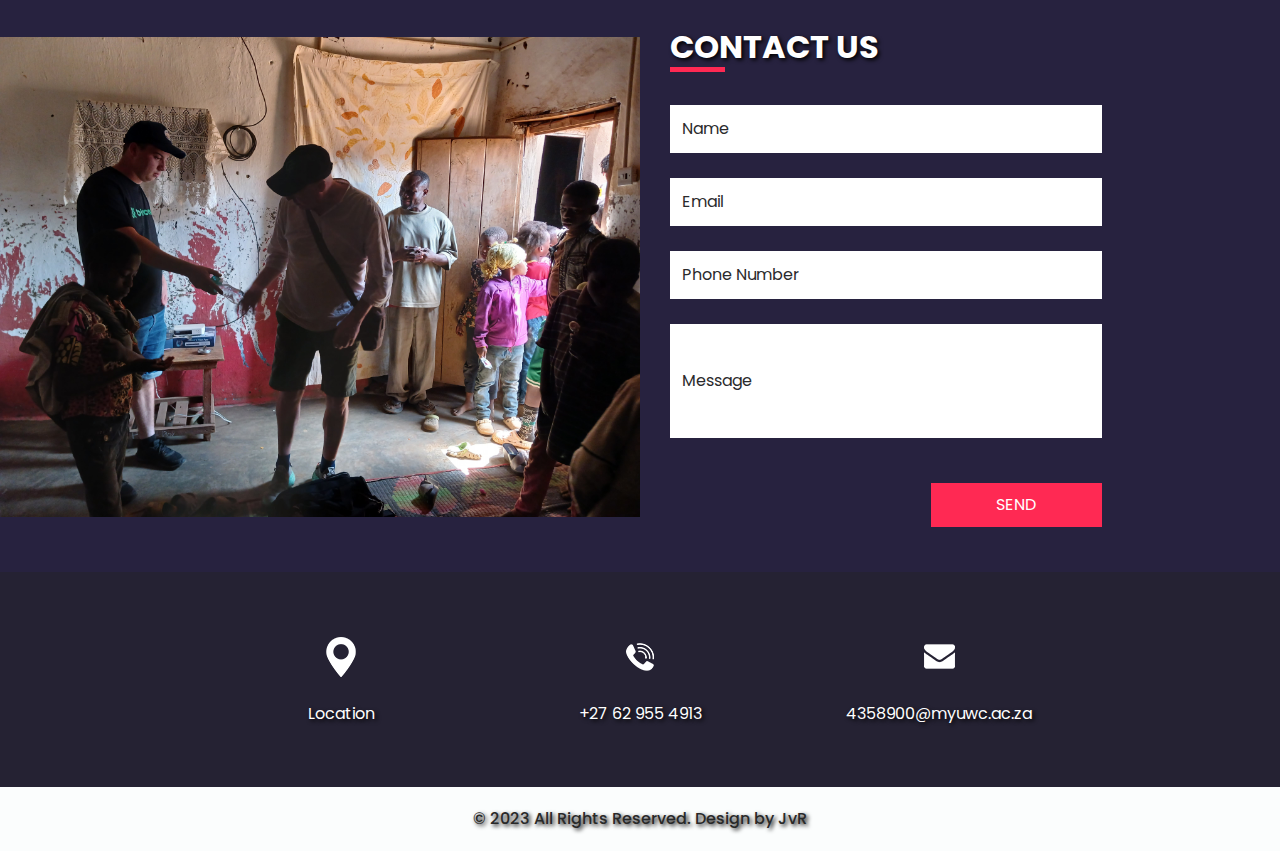
==== commit b4370e9b: "Add files via upload" ====
--- a/index.html
+++ b/index.html
@@ -81,13 +81,13 @@
                 <div class="detail-box">
                   <div>
                     <h3>
-                      Crypto
+                      Blockkoin
                     </h3>
                     <h2>
-                      Blockkoin
+                      The
                     </h2>
                     <h1>
-                      Thecryptolanthropist
+                      Cryptolanthropist
                     </h1>
                     <p>It is with great pleasure that I share the remarkable story of <b>Ken Finneran</b>, a British
                       national whose
@@ -127,19 +127,60 @@
                 <div class="detail-box">
                   <div>
                     <h3>
-                      Crypto
+                      Blockkoin
                     </h3>
                     <h2>
-                      Blockkoin
+                      The
                     </h2>
                     <h1>
-                      Thecryptolanthropist
+                      Cryptolanthropist
                     </h1>
                     <p>
-                      Lorem ipsum dolor sit amet, consectetur adipiscing elit, sed do eiusmod tempor incididunt ut
-                      labore et dolore magna aliqua. Ut enim ad minim veniam, quis nostrud exercitation ullamco laboris
-                      nisi ut aliquip ex ea commodo consequat. Duis aute irure dolor in reprehenderit in voluptate velit
-                      esse .
+                      Welcome to an extraordinary voyage where
+                      innovation,finance,and philanthropy converge. <br>
+                      Join us in unveiling the captivating tale of Ken
+                      Finneran and Blockkoin,where technology and<br>
+                      compassion unite to create a movement that
+                      redefines how we uplift and support our global
+                      community.
+                    </p>
+                    <div class="">
+                      <a href="">
+                        Contact Us
+                      </a>
+                    </div>
+                  </div>
+                </div>
+              </div>
+            </div>
+          </div>
+          <div class="carousel-item">
+            <div class="container">
+              <div class="col-lg-10 col-md-11 mx-auto">
+                <div class="detail-box">
+                  <div>
+                    <h3>
+                      Blockkoin
+                    </h3>
+                    <h2>
+                      PIONEERING
+                    </h2>
+                    <h1>
+                      CRYPTOLANTHROPY
+                    </h1>
+                    <p> 
+                    <h2>THE REMARKABLE STORY OF
+                      BLOCKKOIN AND KEN FINNERAN</h2>
+                    In the realm of financial innovation
+                    and visionary leadership,Kenneth
+                    Finneran stands as a trailblazer who
+                    dared to challenge the status quo.<br>
+                    Having already achieved
+                    remarkable success across diverse
+                    industries,Finneran embarked on a<br>
+                    new journey,driven not by financial
+                    gain,but by a deep desire for
+                    change within the global financial landscape.
                     </p>
                     <div class="">
                       <a href="">
@@ -160,16 +201,21 @@
                       Crypto
                     </h3>
                     <h2>
-                      Blockkoin
+                      The
                     </h2>
                     <h1>
-                      Thecryptolanthropist
+                      Cryptolanthropist
                     </h1>
-                    <p>
-                      Lorem ipsum dolor sit amet, consectetur adipiscing elit, sed do eiusmod tempor incididunt ut
-                      labore et dolore magna aliqua. Ut enim ad minim veniam, quis nostrud exercitation ullamco laboris
-                      nisi ut aliquip ex ea commodo consequat. Duis aute irure dolor in reprehenderit in voluptate velit
-                      esse .
+                    <p>The foundations of this transformation were laid upon a critical
+                      realization: the outdated and entrenched global and federal banking
+                      systems no longer aligned with the needs of our modern, interconnected<br>
+                      world. These systems, born during times of conflict and division,
+                      continued to exert a stranglehold on societies and politics, stifling
+                      progress and hindering transparency. Finneran recognized that the
+                      promise of traditional bank accounts was essentially a façade, replaced<br>
+                      by the potential of digital wallets. He observed that the power of reserve
+                      banks, rooted in secrecy and backed by speculative gold reserves, was a
+                      relic of the past.
                     </p>
                     <div class="">
                       <a href="">
@@ -187,19 +233,22 @@
                 <div class="detail-box">
                   <div>
                     <h3>
-                      Crypto
+                      Blockkoin
                     </h3>
                     <h2>
-                      Blockkoin
+                      The
                     </h2>
                     <h1>
-                      Thecryptolanthropist
+                      Cryptolanthropist
                     </h1>
                     <p>
-                      Lorem ipsum dolor sit amet, consectetur adipiscing elit, sed do eiusmod tempor incididunt ut
-                      labore et dolore magna aliqua. Ut enim ad minim veniam, quis nostrud exercitation ullamco laboris
-                      nisi ut aliquip ex ea commodo consequat. Duis aute irure dolor in reprehenderit in voluptate velit
-                      esse .
+                      In response, Finneran conceived a revolutionary solution that combined
+                      the solidity of physical gold reserves with the transparency of blockchain
+                      technology. This marked the birth of Blockkoin, a visionary platform that<br>
+                      harnessed the potential of digital assets, underpinned by the tangible
+                      value of gold. With this innovation, new avenues of financial freedom
+                      opened up, empowering people to securely and transparently move<br>
+                      money across the globe.
                     </p>
                     <div class="">
                       <a href="">
@@ -211,36 +260,6 @@
               </div>
             </div>
           </div>
-          <div class="carousel-item">
-            <div class="container">
-              <div class="col-lg-10 col-md-11 mx-auto">
-                <div class="detail-box">
-                  <div>
-                    <h3>
-                      Crypto
-                    </h3>
-                    <h2>
-                      Blockkoin
-                    </h2>
-                    <h1>
-                      Thecryptolanthropist
-                    </h1>
-                    <p>
-                      Lorem ipsum dolor sit amet, consectetur adipiscing elit, sed do eiusmod tempor incididunt ut
-                      labore et dolore magna aliqua. Ut enim ad minim veniam, quis nostrud exercitation ullamco laboris
-                      nisi ut aliquip ex ea commodo consequat. Duis aute irure dolor in reprehenderit in voluptate velit
-                      esse .
-                    </p>
-                    <div class="">
-                      <a href="">
-                        Contact Us
-                      </a>
-                    </div>
-                  </div>
-                </div>
-              </div>
-            </div>
-          </div>
         </div>
         <ol class="carousel-indicators">
           <li data-target="#carouselExampleIndicators" data-slide-to="0" class="active"></li>
@@ -274,10 +293,15 @@
               </div>
               <div class="detail-box">
                 <h5>
-                  Business
+                  CRYPTOLANTHROPY:
                 </h5>
-                <p>
-                  ipsum dolor sit amet, consectetur adipiscing elit, sed do eiusmod tempor
+                <p> A CALL FOR POSITIVE CHANGE
+                  As the urgency to address global challenges becomes increasingly
+                  palpable, traditional philanthropy grapples with accountability, fraud,
+                  and inefficiency. This landscape of philanthropy is ripe for disruption,
+                  and the answer arrives in the form of Cryptolanthropy – an ingenious
+                  fusion of Blockkoin's cutting-edge technology, the potential of
+                  cryptocurrencies, and the transformative power of social impact.
                 </p>
               </div>
             </div>
@@ -289,10 +313,14 @@
               </div>
               <div class="detail-box">
                 <h5>
-                  People
+                  CHALLENGE.
                 </h5>
                 <p>
-                  ipsum dolor sit amet, consectetur adipiscing elit, sed do eiusmod tempor
+                  The challenges facing traditional philanthropy are laid bare: a lack of
+                  transparency fuels distrust, fraudulent activities hinder progress, and
+                  inefficiencies lead to lives being needlessly put at risk. Cryptolanthropy
+                  emerges as the beacon of change, guided by Blockkoin's principles and
+                  capabilities.
                 </p>
               </div>
             </div>
@@ -304,10 +332,13 @@
               </div>
               <div class="detail-box">
                 <h5>
-                  Collaboration
+                  TRANSPARENCY.
                 </h5>
                 <p>
-                  ipsum dolor sit amet, consectetur adipiscing elit, sed do eiusmod tempor
+                  Transparency takes centre stage as the immutable blockchain ledger
+                  ensures that every step of a donation's journey is meticulously recorded.
+                  This renewed transparency rebuilds trust, enabling donors to trace the
+                  impact of their contributions and hold organizations accountable.
                 </p>
               </div>
             </div>
@@ -319,10 +350,13 @@
               </div>
               <div class="detail-box">
                 <h5>
-                  Latest Technology
+                  REVOLUTION
                 </h5>
                 <p>
-                  ipsum dolor sit amet, consectetur adipiscing elit, sed do eiusmod tempor
+                  Smart contracts bring efficiency to the forefront, automating the flow of
+                  funds when predefined conditions are met. This revolutionary approach
+                  ensures that resources reach those in need swiftly and precisely,
+                  eliminating delays that often prove detrimental in times of crisis.
                 </p>
               </div>
             </div>
@@ -344,15 +378,16 @@
         <div class="col-md-12 mx-auto">
           <div class="detail-box">
             <h2>
-              HEALTHY MIND, HEALTHY BODY
+              PUBLIC LEDGER
             </h2>
             <p>
-              Lorem ipsum dolor sit amet, consectetur adipiscing elit, sed do eiusmod tempor incididunt ut labore et
-              dolore magna aliqua. Ut enim ad minim veniam, quis nostrud exercitation ullamco laboris nisi ut aliquip ex
-              ea commodo consequat. Duis aute irure dolor in reprehenderit in voluptate velit esse cillumLorem ipsum
-              dolor sit amet, consectetur adipiscing elit, sed do eiusmod tempor incididunt ut labore et dolore magna
-              aliqua. Ut enim ad minim veniam, quis nostrud exercitation ullamco laboris nisi ut aliquip ex ea commodo
-              consequat. Duis aute irure dolor in reprehenderit in voluptate velit esse cillum
+              Central to this transformation was the creation of novel financial
+              instruments that provided individuals with unprecedented agency over
+              their finances. Through the blockchain's public ledger, every transaction<br>
+              became a testament to transparency, empowering anyone to trace the
+              journey of funds and ensure accountability. This breakthrough propelled
+              Blockkoin into the spotlight as a pioneer in redefining the way finance<br>
+              operates in a rapidly changing world.
             </p>
             <div class="btn-box">
               <a href="">
--- a/css/style.css
+++ b/css/style.css
@@ -2,6 +2,7 @@
   font-family: 'Poppins', sans-serif;
   color: #000000;
   background-color: #ffffff;
+  text-shadow: black 2px 2px 4px;
 }
 
 .layout_padding {
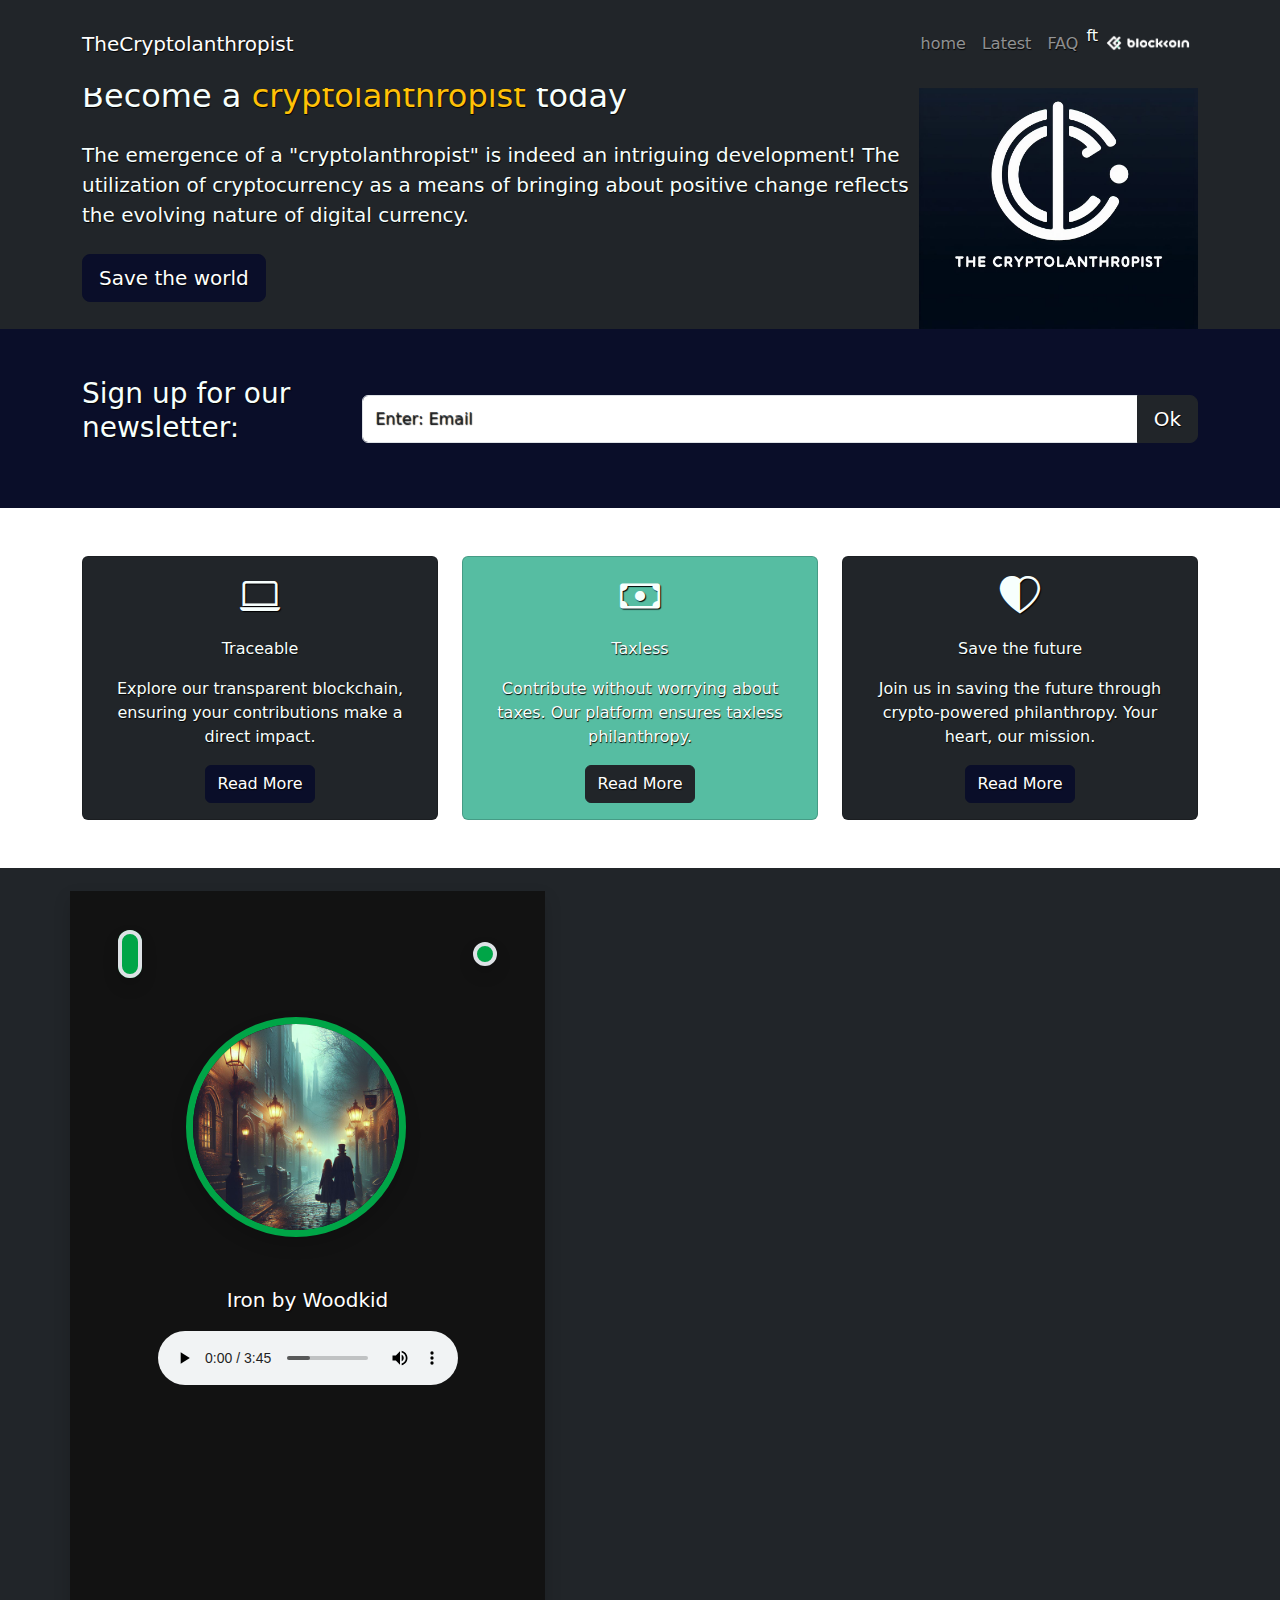
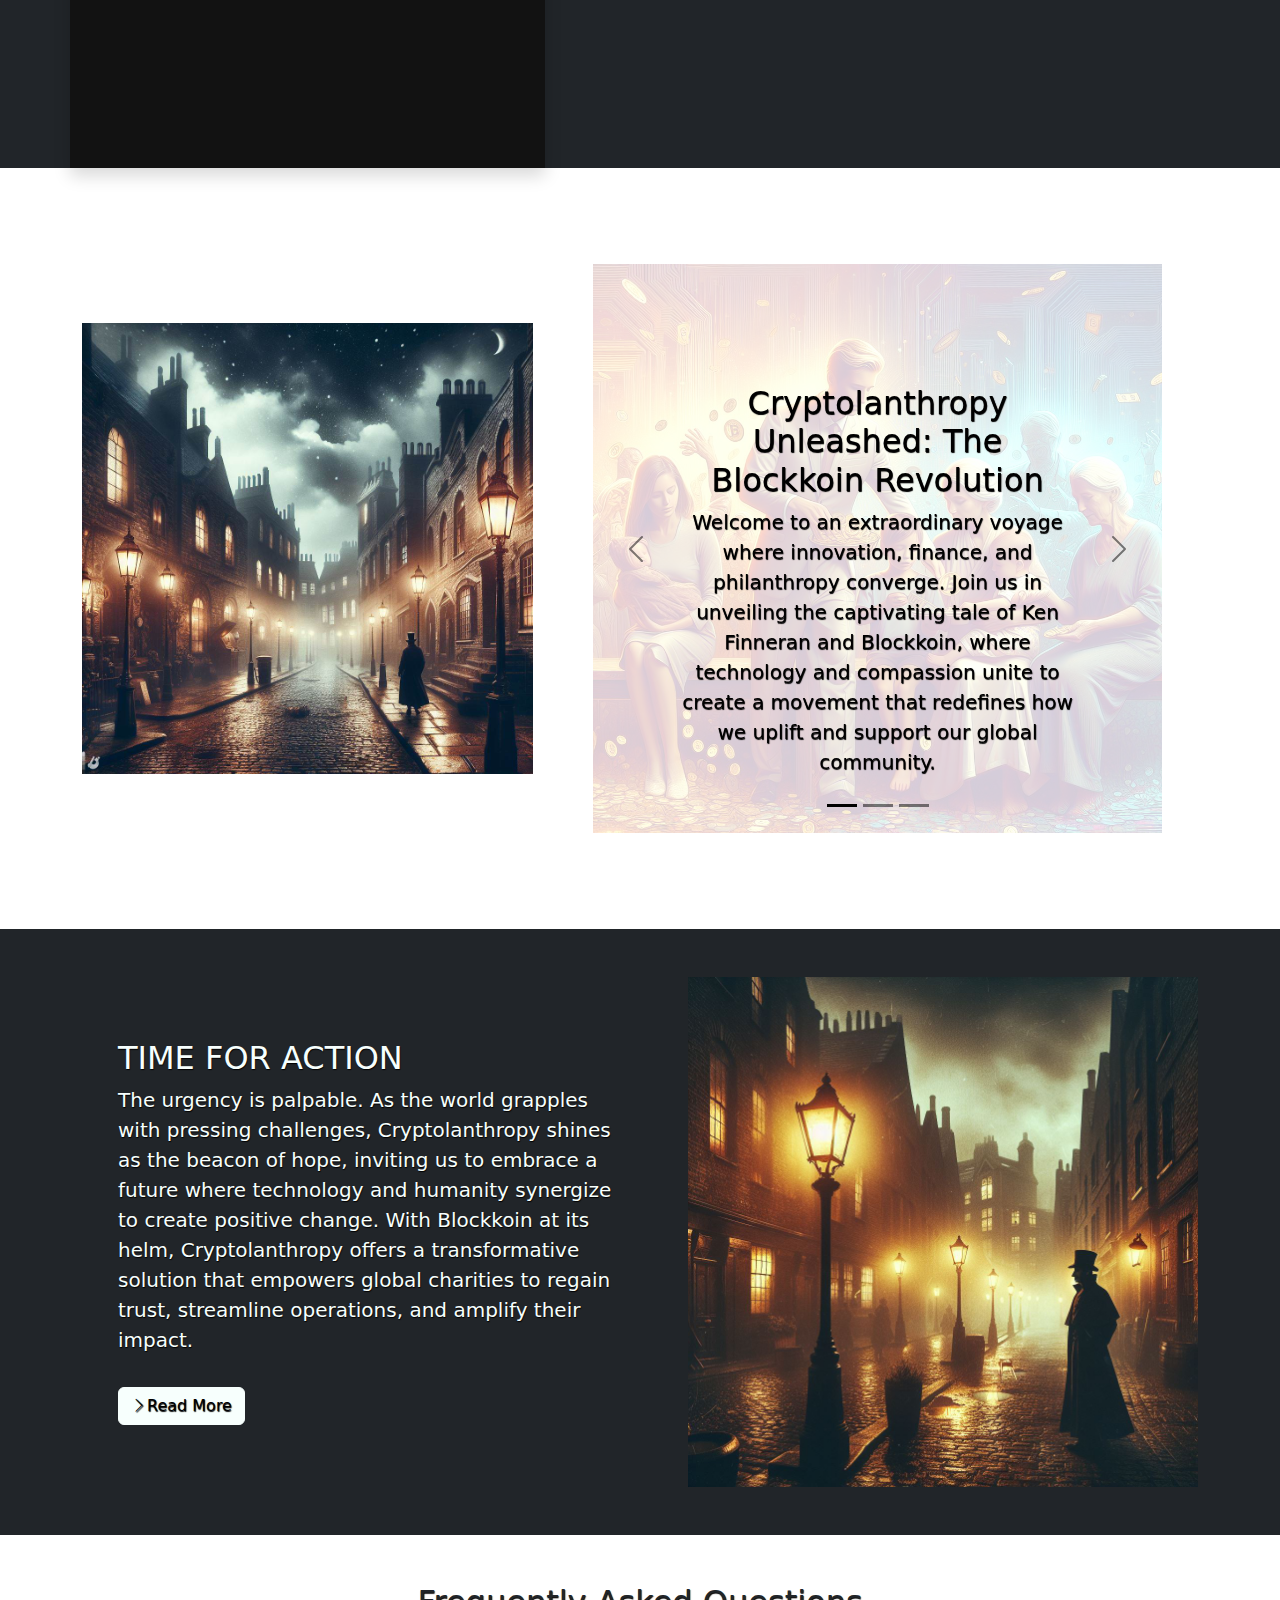
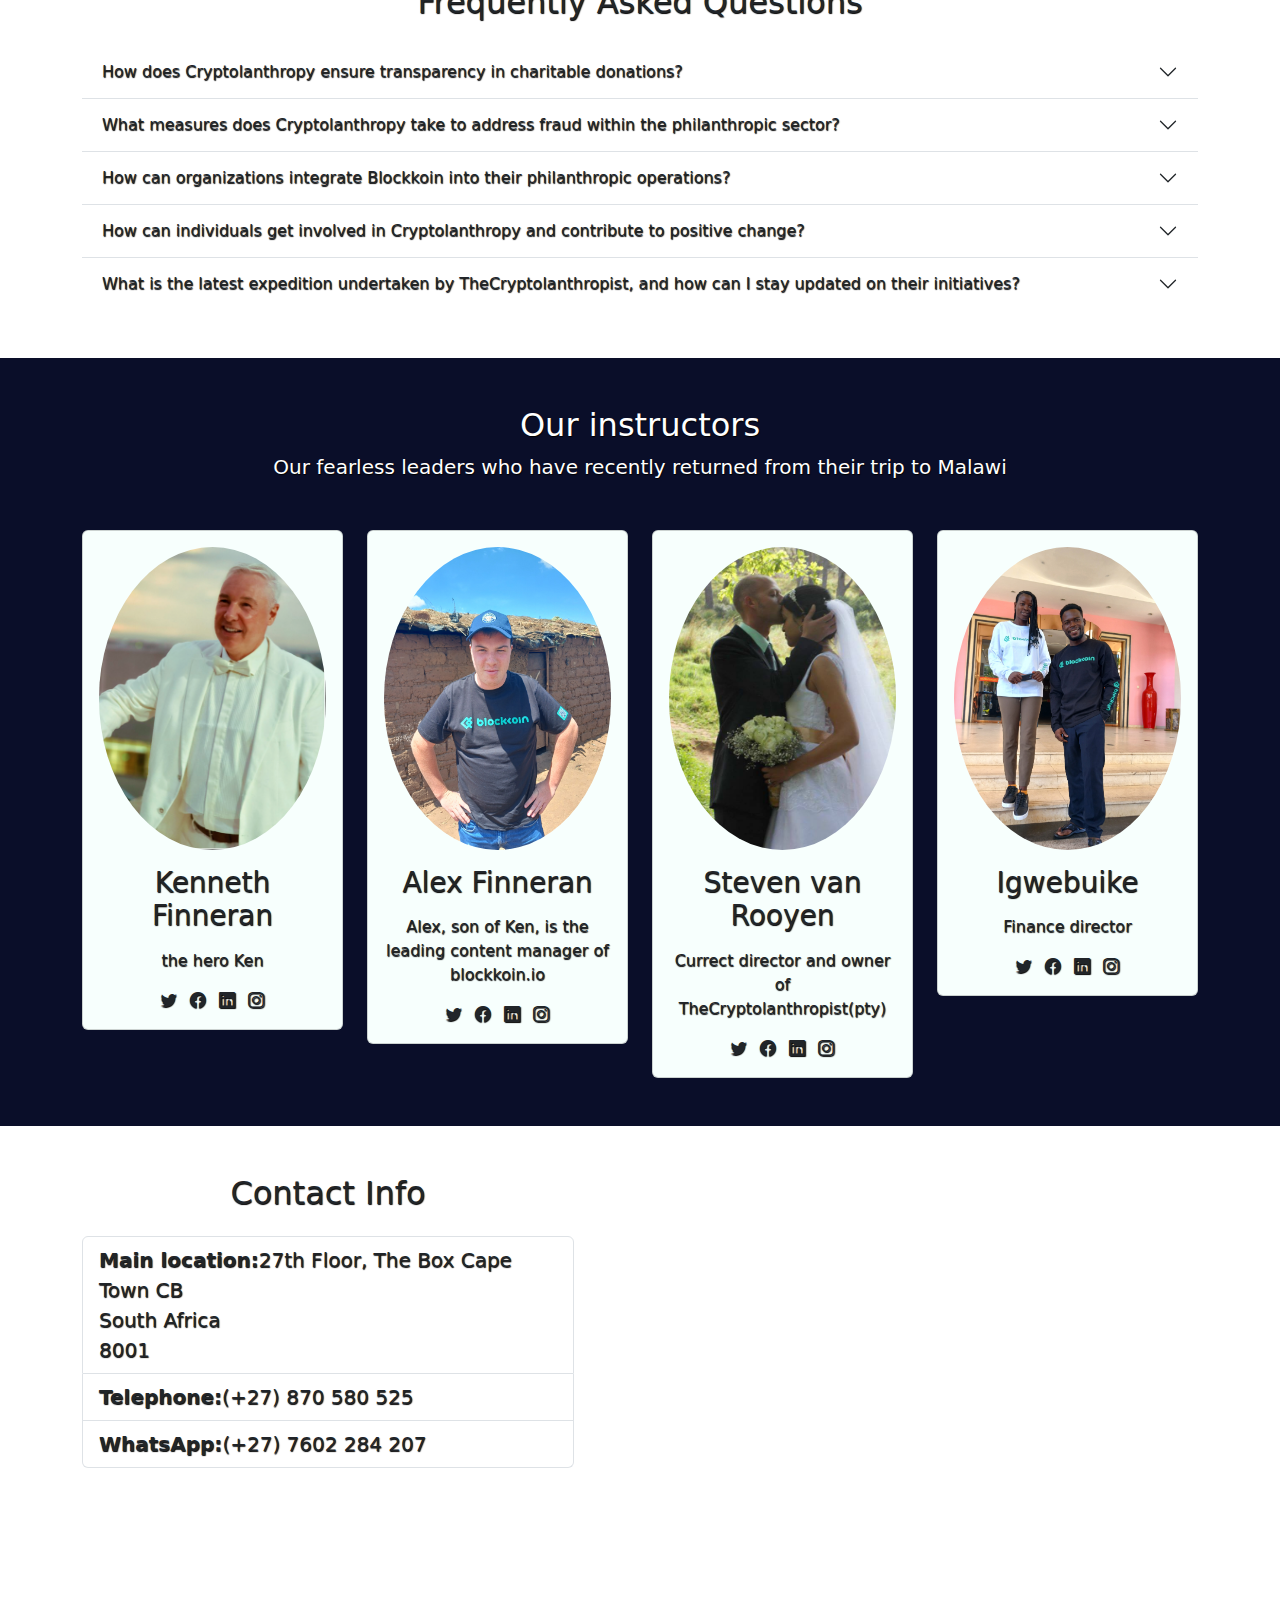
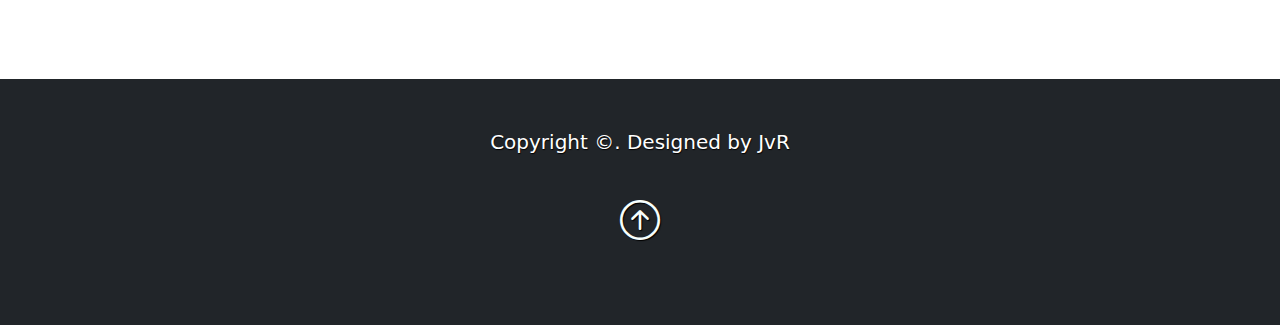
==== commit a059842e: "Add files via upload" ====
--- a/index.html
+++ b/index.html
@@ -2,594 +2,570 @@
 <html>
 
 <head>
-  <!-- Basic -->
-  <meta charset="utf-8" />
-  <meta http-equiv="X-UA-Compatible" content="IE=edge" />
-  <!-- Mobile Metas -->
-  <meta name="viewport" content="width=device-width, initial-scale=1, shrink-to-fit=no" />
-  <!-- Site Metas -->
-  <meta name="keywords" content="" />
-  <meta name="description" content="" />
-  <meta name="author" content="Jude van Rooyen JVR" />
-
-  <title>Thecryptolanthropist</title>
-
-  <!-- slider stylesheet -->
-  <link rel="stylesheet" type="text/css"
-    href="https://cdnjs.cloudflare.com/ajax/libs/OwlCarousel2/2.3.4/assets/owl.carousel.min.css" />
-
-  <!-- bootstrap core css -->
-  <link rel="stylesheet" type="text/css" href="css/bootstrap.css" />
-
-  <!-- fonts style -->
-  <link href="https://fonts.googleapis.com/css?family=Poppins:400,600,700&display=swap" rel="stylesheet">
-  <!-- Custom styles for this template -->
-  <link href="css/style.css" rel="stylesheet" />
-  <!-- responsive style -->
-  <link href="css/responsive.css" rel="stylesheet" />
+    <meta charset='utf-8'>
+    <meta http-equiv='X-UA-Compatible' content='IE=edge'>
+    <title>Thecryptolanthropist</title>
+    <meta name='viewport' content='width=device-width, initial-scale=1'>
+    <link rel='stylesheet' type='text/css' media='screen' href='main.css'>
+    <link href="./css/main.min.css" rel="stylesheet">
+    <!-- Option 1: Include in HTML -->
+    <link rel="stylesheet" href="https://cdn.jsdelivr.net/npm/bootstrap-icons@1.3.0/font/bootstrap-icons.css">
+    <link rel="stylesheet" href="https://cdnjs.cloudflare.com/ajax/libs/font-awesome/6.5.1/css/all.min.css"
+        integrity="sha512-DTOQO9RWCH3ppGqcWaEA1BIZOC6xxalwEsw9c2QQeAIftl+Vegovlnee1c9QX4TctnWMn13TZye+giMm8e2LwA=="
+        crossorigin="anonymous" referrerpolicy="no-referrer" />
+    <link rel="stylesheet" href="./css/style.css">
 </head>
 
 <body>
-  <div class="hero_area">
-    <!-- header section strats -->
-    <header class="header_section">
-      <div class="container-fluid">
-        <nav class="navbar navbar-expand-lg custom_nav-container ">
-          <a class="navbar-brand" href="index.html">
-            <img src="images/logo.jfif" width="120x120">
-          </a>
-          <button class="navbar-toggler" type="button" data-toggle="collapse" data-target="#navbarSupportedContent"
-            aria-controls="navbarSupportedContent" aria-expanded="false" aria-label="Toggle navigation">
-            <span class="navbar-toggler-icon"></span>
-          </button>
-
-          <div class="collapse navbar-collapse" id="navbarSupportedContent">
-            <div class="d-flex ml-auto flex-column flex-lg-row align-items-center">
-              <ul class="navbar-nav  ">
-                <li class="nav-item active">
-                  <a class="nav-link" href="index.html">Home <span class="sr-only">(current)</span></a>
-                </li>
-                <li class="nav-item ">
-                  <a class="nav-link" href="why.html"> Why us </a>
-                </li>
-                </li>
-                <li class="nav-item">
-                  <a class="nav-link" href="trainer.html"> Leaders</a>
-                </li>
-                <li class="nav-item">
-                  <a class="nav-link" href="contact.html"> Contact Us</a>
-                </li>
-              </ul>
-              <div class="user_option">
-                <form class="form-inline my-2 my-lg-0 ml-0 ml-lg-4 mb-3 mb-lg-0">
-                  <button class="btn  my-2 my-sm-0 nav_search-btn" type="submit"></button>
-                </form>
-              </div>
-            </div>
-          </div>
-        </nav>
-      </div>
-    </header>
-    <!-- end header section -->
-    <!-- slider section -->
-    <section class=" slider_section position-relative">
-      <div id="carouselExampleIndicators" class="carousel slide" data-ride="carousel">
-        <div class="carousel-inner">
-          <div class="carousel-item active">
-            <div class="container">
-              <div class="col-lg-10 col-md-11 mx-auto">
-                <div class="detail-box">
-                  <div>
-                    <h3>
-                      Blockkoin
-                    </h3>
-                    <h2>
-                      The
+    <!-- Navbar -->
+    <nav class="navbar navbar-expand-lg bg-dark navbar-dark py-3 fixed-top">
+        <div class="container">
+            <div>
+                <a href="#" class="navbar-brand">TheCryptolanthropist</a>
+
+            </div>
+            <button class="navbar-toggler" type="button" data-bs-toggle="collapse" data-bs-target="#navmenu">
+                <span class="navbar-toggler-icon"></span>
+            </button>
+            <div class="collapse navbar-collapse" id="navmenu">
+                <ul class="navbar-nav ms-auto">
+                    <li class="nav-item"><a href="index.html" class="nav-link">home</a></li>
+                    <li class="nav-item"><a href="#articles_one" class="nav-link">Latest</a></li>
+                    <li class="nav-item"><a href="#faq" class="nav-link">FAQ</a></li>
+                    <li class="nav-item text-light">ft</li>
+                </ul>
+                <h1><a target="_blank" href="https://www.blockkoin.io/welovephilanthropy"><img style="width: 100px;"
+                            class="ms-auto img-fluid" src="images/b3.png" alt=""></a></h1>
+            </div>
+        </div>
+    </nav>
+    <!-- Showcase -->
+    <section class="bg-dark text-light p-5 p-lg-0 pt-lg-0 text-center text-sm-start">
+        <div class="container">
+            <div class="d-sm-flex align-items-center justify-content-between">
+                <div>
+                    <h2>Become a <span class="text-warning">cryptolanthropist</span> today </h2>
+                    <p class="lead my-4">The emergence of a "cryptolanthropist" is indeed an intriguing development! The
+                        utilization of
+                        cryptocurrency as a means of bringing about positive change reflects the evolving nature of
+                        digital currency.</p>
+                    <button class="btn btn-primary btn-lg" data-bs-toggle="modal" data-bs-target="#Enroll">Save the
+                        world</button>
+                </div>
+                <img id="blendImage" class="img-fluid w-25 d-none d-sm-block" src="images/logo.jfif" alt="">
+            </div>
+        </div>
+    </section>
+    <!-- Newsletter -->
+    <section class="bg-primary text-light p-5">
+        <div class="container">
+            <div class="d-md-flex justify-content-between align-items-center">
+                <h3 class="mb-3 md-md-0">Sign up for our newsletter:</h3>
+                <div class="input-group news-input">
+                    <input type="text" class="form-control" placeholder="Enter: Email">
+                    <button class="btn btn-dark btn-lg" type="button" id="button-addon2">Ok</button>
+                </div>
+            </div>
+        </div>
+    </section>
+    <!-- Boxes -->
+    <section class="p-5">
+        <div class="container">
+            <div class="row text-center">
+                <div class="col-md">
+                    <div class="card bg-dark text-light">
+                        <div class="card-body text-center">
+                            <div class="h1 mb-3">
+                                <i class="bi bi-laptop"></i>
+                            </div>
+                            <div class="card-title mb-3">
+                                Traceable
+                            </div>
+                            <p class="card-text">
+                                Explore our transparent blockchain, ensuring your contributions make a direct impact.
+                            </p>
+                            <a href="#" class="btn btn-primary">Read More</a>
+                        </div>
+                    </div>
+                </div>
+                <div class="col-md">
+                    <div class="card bg-secondary text-light">
+                        <div class="card-body text-center">
+                            <div class="h1 mb-3">
+                                <i class="bi bi-cash"></i>
+                            </div>
+                            <div class="card-title mb-3">
+                                Taxless
+                            </div>
+                            <p class="card-text">
+                                Contribute without worrying about taxes. Our platform ensures taxless philanthropy.
+                            </p>
+                            <a href="#" class="btn btn-dark">Read More</a>
+                        </div>
+                    </div>
+                </div>
+                <div class="col-md">
+                    <div class="card bg-dark text-light">
+                        <div class="card-body text-center">
+                            <div class="h1 mb-3">
+                                <i class="bi bi-heart-half"></i>
+                            </div>
+                            <div class="card-title mb-3">
+                                Save the future
+                            </div>
+                            <p class="card-text">
+                                Join us in saving the future through crypto-powered philanthropy. Your heart, our
+                                mission.
+                            </p>
+                            <a href="#" class="btn btn-primary">Read More</a>
+                        </div>
+                    </div>
+                </div>
+            </div>
+        </div>
+    </section>
+
+    <!-- audio section -->
+    <section class="bg-dark">
+        <div class="container">
+            <div class="row">
+                <div class="col-md-5 black p-5 d-flex flex-column shadow" style="margin-top: 2%;">
+                    <div class="d-flex align-items-center justify-content-between">
+                        <a href="assets/murdered-dancer.mp3" download id="music-downloader">
+                            <i
+                                class="fa-solid fa-arrow-up-from-bracket border green border-4 rounded-pill p-2 fs-5 shadow"></i></a>
+                        <i data-bs-toggle="modal" data-bs-target="#Music"
+                            class="fa-solid fa-bars border green border-4 rounded-pill p-2 fs-5 shadow"></i>
+                    </div>
+                    <div class="d-flex align-items-center justify-content-between my-5" style=" margin-left: 18%;">
+                        <img id="music-cover" src="images/whiteChapel4.jfif" alt=""
+                            class="img-fluid border-green shadow"
+                            style="border-radius: 50%; width: 220px; height: 220px;">
+                    </div>
+                    <p class="text-white text-center fs-5" id="music-title">Iron <span>by Woodkid</span></p>
+                    <audio src="assets/woodkid-iron.mp3" autoplay controls loop class="mx-auto"></audio>
+                </div>
+                <div class="col-md-7">
+                    <div class="align-items-center justify-content-between">
+                        <!-- Animation -->
+                        <ul class="rain-list m-0">
+                        </ul>
+                    </div>
+                </div>
+            </div>
+        </div>
+    </section>
+    <!-- Article section -->
+    <section id="articles_one" class="p-5">
+        <div class="container">
+            <div class="row align-items-center justify-content-between">
+                <div class="col-md-5">
+                    <img class="img-fluid" src="images/whiteChapel.jfif" alt="" srcset="">
+                </div>
+                <div class="col-md p-5">
+                    <div id="carouselExampleDark" class="carousel carousel-dark slide">
+                        <div class="carousel-indicators">
+                            <button type="button" data-bs-target="#carouselExampleDark" data-bs-slide-to="0"
+                                class="active" aria-current="true" aria-label="Slide 1"></button>
+                            <button type="button" data-bs-target="#carouselExampleDark" data-bs-slide-to="1"
+                                aria-label="Slide 2"></button>
+                            <button type="button" data-bs-target="#carouselExampleDark" data-bs-slide-to="2"
+                                aria-label="Slide 3"></button>
+                        </div>
+                        <div class="carousel-inner">
+                            <div class="carousel-item active" data-bs-interval="10000">
+                                <img src="./images/cl6.jpeg" class="d-block w-100" alt="...">
+                                <div class="carousel-caption d-none d-md-block">
+                                    <h2>Cryptolanthropy Unleashed:
+                                        The Blockkoin Revolution</h2>
+                                    <p class="lead">
+                                        Welcome to an extraordinary voyage where
+                                        innovation, finance, and philanthropy converge.
+                                        Join us in unveiling the captivating tale of Ken
+                                        Finneran and Blockkoin, where technology and
+                                        compassion unite to create a movement that
+                                        redefines how we uplift and support our global
+                                        community.
+                                    </p>
+                                </div>
+                            </div>
+                            <div class="carousel-item" data-bs-interval="2000">
+                                <img src="./images/cl9.jpeg" class="d-block w-100" alt="...">
+                                <div class="carousel-caption d-none d-md-block">
+                                    <h5>PIONEERING CRYPTOLANTHROPY:
+                                        THE REMARKABLE STORY OF
+                                        BLOCKKOIN AND KEN FINNERAN</h5>
+                                    <p class="lead">In the realm of financial innovation
+                                        and visionary leadership, Kenneth
+                                        Finneran stands as a trailblazer who
+                                        dared to challenge the status quo.
+                                        Having already achieved
+                                        remarkable success across diverse
+                                        industries, Finneran embarked on a
+                                        new journey, driven not by financial
+                                        gain, but by a deep desire for
+                                        change within the global financial
+                                        landscape.</p>
+                                </div>
+                            </div>
+                            <div class="carousel-item">
+                                <img src="./images/cl4.jpeg" class="d-block w-100" alt="...">
+                                <div class="carousel-caption d-none d-md-flex">
+                                    <p class="text-lg-start" >
+                                        The foundations of this transformation were laid upon a critical
+                                        realization: the outdated and entrenched global and federal banking
+                                        systems no longer aligned with the needs of our modern, interconnected
+                                        world. These systems, born during times of conflict and division,
+                                        continued to exert a stranglehold on societies and politics, stifling
+                                        progress and hindering transparency. Finneran recognized that the
+                                        promise of traditional bank accounts was essentially a façade, replaced
+                                        by the potential of digital wallets. He observed that the power of reserve
+                                        banks, rooted in secrecy and backed by speculative gold reserves, was a
+                                        relic of the past.
+                                    </p>
+                                    <p class="text-lg-end">
+                                        In response, Finneran conceived a revolutionary solution that combined
+                                        the solidity of physical gold reserves with the transparency of blockchain
+                                        technology. This marked the birth of Blockkoin, a visionary platform that
+                                        harnessed the potential of digital assets, underpinned by the tangible
+                                        value of gold. With this innovation, new avenues of financial freedom
+                                        opened up, empowering people to securely and transparently move
+                                        money across the globe.
+                                    </p>
+                                </div>
+                            </div>
+                        </div>
+                        <button class="carousel-control-prev" type="button" data-bs-target="#carouselExampleDark"
+                            data-bs-slide="prev">
+                            <span class="carousel-control-prev-icon" aria-hidden="true"></span>
+                            <span class="visually-hidden">Previous</span>
+                        </button>
+                        <button class="carousel-control-next" type="button" data-bs-target="#carouselExampleDark"
+                            data-bs-slide="next">
+                            <span class="carousel-control-next-icon" aria-hidden="true"></span>
+                            <span class="visually-hidden">Next</span>
+                        </button>
+                    </div>
+                </div>
+                <!--  REPLACE WITH CAROUSAL                <div class="col-md p-5">
+
+                    
+                    
+                    <a href="#" class="btn btn-light mt-3">
+                        <i class="bi bi-chevron-right"></i>Read More
+                    </a>
+                </div> -->
+            </div>
+        </div>
+    </section>
+
+    <section id="articles_two" class="p-5 bg-dark text-light">
+        <div class="container">
+            <div class="row align-items-center justify-content-between">
+                <div class="col-md p-5">
+                    <h2>TIME FOR ACTION</h2>
+                    <p class="lead">
+                        The urgency is palpable. As the world grapples with pressing challenges,
+                        Cryptolanthropy shines as the beacon of hope, inviting us to embrace a
+                        future where technology and humanity synergize to create positive
+                        change. With Blockkoin at its helm, Cryptolanthropy offers a
+                        transformative solution that empowers global charities to regain trust,
+                        streamline operations, and amplify their impact.
+
+                    </p>
+                    <a href="#" class="btn btn-light mt-3">
+                        <i class="bi bi-chevron-right"></i>Read More
+                    </a>
+                </div>
+                <div class="col-md">
+                    <img class="img-fluid" src="images/whiteChapel2.jfif" alt="" srcset="">
+                </div>
+            </div>
+        </div>
+    </section>
+
+    <!-- FAQ -->
+    <section id="faq" class="p-5">
+        <div class="container">
+            <h2 class="text-center mb-4">Frequently Asked Questions</h2>
+            <div class="accordion accordion-flush" id="Questions">
+                <!-- item one -->
+                <div class="accordion-item">
+                    <h2 class="accordion-header">
+                        <button class="accordion-button collapsed" type="button" data-bs-toggle="collapse"
+                            data-bs-target="#question-one">
+                            How does Cryptolanthropy ensure transparency in charitable donations?
+                        </button>
                     </h2>
-                    <h1>
-                      Cryptolanthropist
-                    </h1>
-                    <p>It is with great pleasure that I share the remarkable story of <b>Ken Finneran</b>, a British
-                      national whose
-                      journey to <a target="_blank"
-                        href="https://www.unhcr.org/news/press-releases/unhcr-warns-human-suffering-due-malawi-s-back-camp-refugee-policy">Malawi</a>
-                      has been nothing short of inspiring. His noble pursuit of conclusion, as you have
-                      mentioned, resonates deeply with the spirit of giving and selflessness. <i>Ken's</i> immersion
-                      into
-                      the heart
-                      of Malawi,
-                      including the Nzaleka refugee camp, is a testament to his dedication to making a
-                      meaningful
-                      difference in the lives of others.<br>
-                      <hr>
-
-                      The emergence of a "cryptolanthropist" is indeed an intriguing development!
-                      The utilization of cryptocurrency as a means of bringing about positive change reflects the
-                      evolving
-                      nature of digital currency. This individual's focus on leveraging crypto investing to address the
-                      critical refugee crisis in Malawi
-                      is a testament to the transformative power of cryptolanthropy in the
-                      digital age.
-                    </p>
-                    <div class="">
-                      <a href="">
-                        Contact Us
-                      </a>
-                    </div>
-                  </div>
-                </div>
-              </div>
-            </div>
-          </div>
-          <div class="carousel-item">
-            <div class="container">
-              <div class="col-lg-10 col-md-11 mx-auto">
-                <div class="detail-box">
-                  <div>
-                    <h3>
-                      Blockkoin
-                    </h3>
-                    <h2>
-                      The
+                    <div id="question-one" class="accordion-collapse collapse" data-bs-parent="#Questions">
+                        <div class="accordion-body">
+                            Answer:
+                            Cryptolanthropy leverages blockchain technology to ensure complete transparency in
+                            charitable donations. Each transaction is recorded on an immutable blockchain ledger,
+                            providing a public and tamper-proof record of every step in a donation's journey. Donors can
+                            trace the impact of their contributions, and organizations can be held accountable for the
+                            use of funds. This transparency rebuilds trust in philanthropy by offering a clear and
+                            verifiable trail of where the donated resources are directed.
+                        </div>
+                    </div>
+                </div>
+                <!-- item two -->
+                <div class="accordion-item">
+                    <h2 class="accordion-header">
+                        <button class="accordion-button collapsed" type="button" data-bs-toggle="collapse"
+                            data-bs-target="#question-two">
+                            What measures does Cryptolanthropy take to address fraud within the philanthropic sector?
+                        </button>
                     </h2>
-                    <h1>
-                      Cryptolanthropist
-                    </h1>
-                    <p>
-                      Welcome to an extraordinary voyage where
-                      innovation,finance,and philanthropy converge. <br>
-                      Join us in unveiling the captivating tale of Ken
-                      Finneran and Blockkoin,where technology and<br>
-                      compassion unite to create a movement that
-                      redefines how we uplift and support our global
-                      community.
-                    </p>
-                    <div class="">
-                      <a href="">
-                        Contact Us
-                      </a>
-                    </div>
-                  </div>
-                </div>
-              </div>
-            </div>
-          </div>
-          <div class="carousel-item">
-            <div class="container">
-              <div class="col-lg-10 col-md-11 mx-auto">
-                <div class="detail-box">
-                  <div>
-                    <h3>
-                      Blockkoin
-                    </h3>
-                    <h2>
-                      PIONEERING
+                    <div id="question-two" class="accordion-collapse collapse" data-bs-parent="#accordionFlushExample">
+                        <div class="accordion-body">
+                            Answer:
+                            Cryptolanthropy employs smart contracts to address the issue of fraud in philanthropy. Smart
+                            contracts are self-executing contracts with predefined conditions. When these conditions are
+                            met, funds are automatically released, ensuring that resources reach their intended
+                            recipients swiftly and precisely. This automated and secure process minimizes the risk of
+                            fraudulent activities, enhancing the overall integrity of the philanthropic ecosystem and
+                            safeguarding donors' contributions.</div>
+                    </div>
+                </div>
+                <!-- item three -->
+                <div class="accordion-item">
+                    <h2 class="accordion-header">
+                        <button class="accordion-button collapsed" type="button" data-bs-toggle="collapse"
+                            data-bs-target="#question-three">
+                            How can organizations integrate Blockkoin into their philanthropic operations?
+                        </button>
                     </h2>
-                    <h1>
-                      CRYPTOLANTHROPY
-                    </h1>
-                    <p> 
-                    <h2>THE REMARKABLE STORY OF
-                      BLOCKKOIN AND KEN FINNERAN</h2>
-                    In the realm of financial innovation
-                    and visionary leadership,Kenneth
-                    Finneran stands as a trailblazer who
-                    dared to challenge the status quo.<br>
-                    Having already achieved
-                    remarkable success across diverse
-                    industries,Finneran embarked on a<br>
-                    new journey,driven not by financial
-                    gain,but by a deep desire for
-                    change within the global financial landscape.
-                    </p>
-                    <div class="">
-                      <a href="">
-                        Contact Us
-                      </a>
-                    </div>
-                  </div>
-                </div>
-              </div>
-            </div>
-          </div>
-          <div class="carousel-item">
-            <div class="container">
-              <div class="col-lg-10 col-md-11 mx-auto">
-                <div class="detail-box">
-                  <div>
-                    <h3>
-                      Crypto
-                    </h3>
-                    <h2>
-                      The
+                    <div id="question-three" class="accordion-collapse collapse"
+                        data-bs-parent="#accordionFlushExample">
+                        <div class="accordion-body">Organizations can integrate Blockkoin into their philanthropic
+                            operations by embracing the platform's innovative technology. This involves setting up
+                            accounts or wallets on the Blockkoin network to send and receive digital assets securely. By
+                            incorporating Blockkoin, organizations benefit from the transparency and efficiency of
+                            blockchain technology, allowing them to streamline operations, track donations, and enhance
+                            overall accountability. Blockkoin's compatibility with existing financial systems
+                            facilitates a smooth transition for organizations seeking to embrace Cryptolanthropy.</div>
+                    </div>
+                </div>
+                <!-- item four -->
+                <div class="accordion-item">
+                    <h2 class="accordion-header">
+                        <button class="accordion-button collapsed" type="button" data-bs-toggle="collapse"
+                            data-bs-target="#question-four">
+                            How can individuals get involved in Cryptolanthropy and contribute to positive change?
+                        </button>
                     </h2>
-                    <h1>
-                      Cryptolanthropist
-                    </h1>
-                    <p>The foundations of this transformation were laid upon a critical
-                      realization: the outdated and entrenched global and federal banking
-                      systems no longer aligned with the needs of our modern, interconnected<br>
-                      world. These systems, born during times of conflict and division,
-                      continued to exert a stranglehold on societies and politics, stifling
-                      progress and hindering transparency. Finneran recognized that the
-                      promise of traditional bank accounts was essentially a façade, replaced<br>
-                      by the potential of digital wallets. He observed that the power of reserve
-                      banks, rooted in secrecy and backed by speculative gold reserves, was a
-                      relic of the past.
-                    </p>
-                    <div class="">
-                      <a href="">
-                        Contact Us
-                      </a>
-                    </div>
-                  </div>
-                </div>
-              </div>
-            </div>
-          </div>
-          <div class="carousel-item">
-            <div class="container">
-              <div class="col-lg-10 col-md-11 mx-auto">
-                <div class="detail-box">
-                  <div>
-                    <h3>
-                      Blockkoin
-                    </h3>
-                    <h2>
-                      The
+                    <div id="question-four" class="accordion-collapse collapse" data-bs-parent="#accordionFlushExample">
+                        <div class="accordion-body">Answer:
+                            To get involved in Cryptolanthropy and contribute to positive change, individuals can start
+                            by visiting our official website at www.blockkoin.io. There, you'll find information on how
+                            to create an account or wallet on the Blockkoin network, allowing you to securely send and
+                            receive digital assets for philanthropic purposes. Explore the available initiatives,
+                            campaigns, and projects, and choose the one that aligns with your values and interests. Your
+                            participation, whether through donations or active engagement, plays a crucial role in
+                            reshaping the future of philanthropy through Cryptolanthropy.
+                        </div>
+                    </div>
+                </div>
+                <!-- item five -->
+                <div class="accordion-item">
+                    <h2 class="accordion-header">
+                        <button class="accordion-button collapsed" type="button" data-bs-toggle="collapse"
+                            data-bs-target="#question-five">
+                            What is the latest expedition undertaken by TheCryptolanthropist, and how can I stay updated
+                            on their initiatives?
+                        </button>
                     </h2>
-                    <h1>
-                      Cryptolanthropist
-                    </h1>
-                    <p>
-                      In response, Finneran conceived a revolutionary solution that combined
-                      the solidity of physical gold reserves with the transparency of blockchain
-                      technology. This marked the birth of Blockkoin, a visionary platform that<br>
-                      harnessed the potential of digital assets, underpinned by the tangible
-                      value of gold. With this innovation, new avenues of financial freedom
-                      opened up, empowering people to securely and transparently move<br>
-                      money across the globe.
-                    </p>
-                    <div class="">
-                      <a href="">
-                        Contact Us
-                      </a>
-                    </div>
-                  </div>
-                </div>
-              </div>
-            </div>
-          </div>
-        </div>
-        <ol class="carousel-indicators">
-          <li data-target="#carouselExampleIndicators" data-slide-to="0" class="active"></li>
-          <li data-target="#carouselExampleIndicators" data-slide-to="1"></li>
-          <li data-target="#carouselExampleIndicators" data-slide-to="2"></li>
-          <li data-target="#carouselExampleIndicators" data-slide-to="3"></li>
-          <li data-target="#carouselExampleIndicators" data-slide-to="4"></li>
-        </ol>
-      </div>
-    </section>
-    <!-- end slider section -->
-  </div>
-
-
-  <!-- Us section -->
-
-  <section class="us_section layout_padding">
-    <div class="container">
-      <div class="heading_container">
-        <h2>
-          Why Choose Us
-        </h2>
-      </div>
-
-      <div class="us_container ">
-        <div class="row">
-          <div class="col-lg-3 col-md-6">
-            <div class="box">
-              <div class="img-box">
-                <img src="images/u-1.png" width="100x100" alt="">
-              </div>
-              <div class="detail-box">
-                <h5>
-                  CRYPTOLANTHROPY:
-                </h5>
-                <p> A CALL FOR POSITIVE CHANGE
-                  As the urgency to address global challenges becomes increasingly
-                  palpable, traditional philanthropy grapples with accountability, fraud,
-                  and inefficiency. This landscape of philanthropy is ripe for disruption,
-                  and the answer arrives in the form of Cryptolanthropy – an ingenious
-                  fusion of Blockkoin's cutting-edge technology, the potential of
-                  cryptocurrencies, and the transformative power of social impact.
-                </p>
-              </div>
-            </div>
-          </div>
-          <div class="col-lg-3 col-md-6">
-            <div class="box">
-              <div class="img-box">
-                <img src="images/u-4.png" width="100x100" alt="">
-              </div>
-              <div class="detail-box">
-                <h5>
-                  CHALLENGE.
-                </h5>
-                <p>
-                  The challenges facing traditional philanthropy are laid bare: a lack of
-                  transparency fuels distrust, fraudulent activities hinder progress, and
-                  inefficiencies lead to lives being needlessly put at risk. Cryptolanthropy
-                  emerges as the beacon of change, guided by Blockkoin's principles and
-                  capabilities.
-                </p>
-              </div>
-            </div>
-          </div>
-          <div class="col-lg-3 col-md-6">
-            <div class="box">
-              <div class="img-box">
-                <img src="images/u-2.png" width="100x100" alt="">
-              </div>
-              <div class="detail-box">
-                <h5>
-                  TRANSPARENCY.
-                </h5>
-                <p>
-                  Transparency takes centre stage as the immutable blockchain ledger
-                  ensures that every step of a donation's journey is meticulously recorded.
-                  This renewed transparency rebuilds trust, enabling donors to trace the
-                  impact of their contributions and hold organizations accountable.
-                </p>
-              </div>
-            </div>
-          </div>
-          <div class="col-lg-3 col-md-6">
-            <div class="box">
-              <div class="img-box">
-                <img src="images/u-3.png" width="100x100" alt="">
-              </div>
-              <div class="detail-box">
-                <h5>
-                  REVOLUTION
-                </h5>
-                <p>
-                  Smart contracts bring efficiency to the forefront, automating the flow of
-                  funds when predefined conditions are met. This revolutionary approach
-                  ensures that resources reach those in need swiftly and precisely,
-                  eliminating delays that often prove detrimental in times of crisis.
-                </p>
-              </div>
-            </div>
-          </div>
-        </div>
-      </div>
+                    <div id="question-five" class="accordion-collapse collapse" data-bs-parent="#accordionFlushExample">
+                        <div class="accordion-body">
+                            Answer:
+                            The latest expedition by TheCryptolanthropist is focused on Malawi.
+                            To stay updated on this expedition and other initiatives, visit our website at
+                            <a href="#articles_one">latest news</a>. Here, you'll find detailed information about the
+                            ongoing
+                            projects, their impact, and how you can contribute. Additionally, follow us on our social
+                            media channels, including facebook, twitter and instagram, for real-time updates, stories,
+                            and
+                            highlights from TheCryptolanthropist's latest endeavors. Your involvement and support are
+                            essential as we continue to pioneer positive change through innovative Cryptolanthropy
+                            expeditions.
+                        </div>
+                    </div>
+                </div>
+            </div>
+        </div>
+    </section>
+
+    <!-- Leaders -->
+    <section class="p-5 bg-primary">
+        <div class="container">
+            <h2 class="text-center text-white">Our instructors</h2>
+            <p class="lead text-center text-white mb-5">
+                Our fearless leaders who have recently returned from their trip to Malawi
+            </p>
+            <div class="row g-4">
+                <div class="col-md-6 col-lg-3">
+                    <div class="card bg-light">
+                        <div class="card-body text-center">
+                            <img src="./images/ken.png" class="img-fluid rounded-circle mb-3" alt="">
+                            <h3 class="card-title mb-3">Kenneth Finneran</h3>
+                            <p class="card-text">
+                                the hero Ken
+                            </p>
+                            <a href="#"><i class="bi bi-twitter text-dark mx-1"></i></a>
+                            <a href="#"><i class="bi bi-facebook text-dark mx-1"></i></a>
+                            <a href="#"><i class="bi bi-linkedin text-dark mx-1"></i></a>
+                            <a href="#"><i class="bi bi-instagram text-dark mx-1"></i></a>
+                        </div>
+                    </div>
+                </div>
+                <div class="col-md-6 col-lg-3">
+                    <div class="card bg-light">
+                        <div class="card-body text-center">
+                            <img src="./images/t1.jpg" class="img-fluid rounded-circle mb-3" alt="">
+                            <h3 class="card-title mb-3">Alex Finneran</h3>
+                            <p class="card-text">
+                                Alex, son of Ken, is the leading content manager of blockkoin.io
+                            </p>
+                            <a href="#"><i class="bi bi-twitter text-dark mx-1"></i></a>
+                            <a href="#"><i class="bi bi-facebook text-dark mx-1"></i></a>
+                            <a href="#"><i class="bi bi-linkedin text-dark mx-1"></i></a>
+                            <a href="#"><i class="bi bi-instagram text-dark mx-1"></i></a>
+                        </div>
+                    </div>
+                </div>
+                <div class="col-md-6 col-lg-3">
+                    <div class="card bg-light">
+                        <div class="card-body text-center">
+                            <img src="./images/t3.jpg" class="img-fluid rounded-circle mb-3" alt="">
+                            <h3 class="card-title mb-3">Steven van Rooyen</h3>
+                            <p class="card-text">
+                                Currect director and owner of TheCryptolanthropist(pty)
+                            </p>
+                            <a href="#"><i class="bi bi-twitter text-dark mx-1"></i></a>
+                            <a href="#"><i class="bi bi-facebook text-dark mx-1"></i></a>
+                            <a href="#"><i class="bi bi-linkedin text-dark mx-1"></i></a>
+                            <a href="#"><i class="bi bi-instagram text-dark mx-1"></i></a>
+                        </div>
+                    </div>
+                </div>
+                <div class="col-md-6 col-lg-3">
+                    <div class="card bg-light">
+                        <div class="card-body text-center">
+                            <img src="./images/t4.jpg" class="img-fluid rounded-circle mb-3" alt="">
+                            <h3 class="card-title mb-3">Igwebuike</h3>
+                            <p class="card-text">
+                                Finance director
+                            </p>
+                            <a href="#"><i class="bi bi-twitter text-dark mx-1"></i></a>
+                            <a href="#"><i class="bi bi-facebook text-dark mx-1"></i></a>
+                            <a href="#"><i class="bi bi-linkedin text-dark mx-1"></i></a>
+                            <a href="#"><i class="bi bi-instagram text-dark mx-1"></i></a>
+                        </div>
+                    </div>
+                </div>
+            </div>
+        </div>
+    </section>
+
+    <!-- Contact and map -->
+    <section class="p-5">
+        <div class="container">
+            <div class="row g-4">
+                <div class="col-md">
+                    <h2 class="text-center mb-4">Contact Info</h2>
+                    <ul class="list-group list-group-flushed lead">
+                        <li class="list-group-item"><span class="fw-bold">Main location:</span>27th Floor, The Box
+                            Cape Town CB<br>
+                            South Africa<br>
+                            8001</li>
+                        <li class="list-group-item"><span class="fw-bold">Telephone:</span>(+27) 870 580 525</li>
+                        <li class="list-group-item"><span class="fw-bold">WhatsApp:</span>(+27) 7602 284 207</li>
+                    </ul>
+                </div>
+                <div class="col-md">
+                    <iframe
+                        src="https://www.google.com/maps/embed?pb=!1m18!1m12!1m3!1d3310.8098113065125!2d18.420347075419585!3d-33.92029417320693!2m3!1f0!2f0!3f0!3m2!1i1024!2i768!4f13.1!3m3!1m2!1s0x1dcc670cec4f3933%3A0x216e2746d892b238!2sBlockkoin!5e0!3m2!1sen!2sza!4v1703342695230!5m2!1sen!2sza"
+                        width="600" height="450" style="border:0;" allowfullscreen="" loading="lazy"
+                        referrerpolicy="no-referrer-when-downgrade"></iframe>
+                </div>
+            </div>
+        </div>
+    </section>
+    <!-- footer section -->
+    <footer class="p-5 bg-dark text-white text-center postion-relative">
+        <div class="container">
+            <p class="lead">Copyright &copy. Designed by JvR</p>
+            <a href="#" class="positon-absolute bottom-0 end-0 p-5 text-light">
+                <h1><i class="bi bi-arrow-up-circle"></i></h1>
+            </a>
+        </div>
+    </footer>
+
+    <!-- Modal -->
+    <!-- enroll -->
+    <div class="modal fade" id="Enroll" tabindex="-1" aria-labelledby="EnrollLabel" aria-hidden="true">
+        <div class="modal-dialog">
+            <div class="modal-content">
+                <div class="modal-header">
+                    <h1 class="modal-title fs-5" id="EnrollLabel">The next cryptolanthropist:</h1>
+                    <button type="button" class="btn-close" data-bs-dismiss="modal" aria-label="Close"></button>
+                </div>
+                <div class="modal-body">
+                    <p class="lead">Fill out this form and we will get back to you!</p>
+                    <form action="">
+                        <div class="mb-3">
+                            <label for="first-name" class="col form label">First Name:</label>
+                            <input type="text" class="form-control" id="first-name">
+                        </div>
+                        <div class="mb-3">
+                            <label for="last-name" class="col form label">Last Name:</label>
+                            <input type="text" class="form-control" id="last-name">
+                        </div>
+                        <div class="mb-3">
+                            <label for="phone" class="col form label">Phone:</label>
+                            <input type="text" class="form-control" id="phone">
+                        </div>
+                        <div class="mb-3">
+                            <label for="email" class="col form label">Email:</label>
+                            <input type="text" class="form-control" id="email">
+                        </div>
+                    </form>
+                </div>
+                <div class="modal-footer">
+                    <button type="button" class="btn btn-secondary" data-bs-dismiss="modal">Close</button>
+                    <button type="button" class="btn btn-primary" onclick="alert(`thank you!`)"
+                        data-bs-dismiss="modal">Submit</button>
+                </div>
+            </div>
+        </div>
     </div>
-  </section>
-
-  <!-- end us section -->
-
-
-  <!-- heathy section -->
-
-  <section class="heathy_section layout_padding">
-    <div class="container">
-
-      <div class="row">
-        <div class="col-md-12 mx-auto">
-          <div class="detail-box">
-            <h2>
-              PUBLIC LEDGER
-            </h2>
-            <p>
-              Central to this transformation was the creation of novel financial
-              instruments that provided individuals with unprecedented agency over
-              their finances. Through the blockchain's public ledger, every transaction<br>
-              became a testament to transparency, empowering anyone to trace the
-              journey of funds and ensure accountability. This breakthrough propelled
-              Blockkoin into the spotlight as a pioneer in redefining the way finance<br>
-              operates in a rapidly changing world.
-            </p>
-            <div class="btn-box">
-              <a href="">
-                READ MORE
-              </a>
-            </div>
-          </div>
-        </div>
-      </div>
-
+    <!-- music -->
+    <div class="modal fade" id="Music" tabindex="-1" aria-labelledby="MusicLabel" aria-hidden="true">
+        <div class="modal-dialog">
+            <div class="modal-content">
+                <div class="modal-header">
+                    <h1 class="modal-title fs-5" id="MusicLabel">Customise your music</h1>
+                    <button type="button" class="btn-close" data-bs-dismiss="modal" aria-label="Close"></button>
+                </div>
+                <div class="modal-body">
+                    <p class="lead">Playlist options</p>
+                    <form action="">
+                        <a class="p-lg-2" onclick="Music()">Next</a>
+                        <a class="p-lg-2" onclick="Music(false)">Prev</a>
+                    </form>
+                </div>
+                <div class="modal-footer">
+                    <button type="button" class="btn btn-secondary" data-bs-dismiss="modal">Close</button>
+                </div>
+            </div>
+        </div>
     </div>
-  </section>
-
-  <!-- end heathy section -->
-
-  <!-- trainer section -->
-
-  <section class="trainer_section layout_padding">
-    <div class="container">
-      <div class="heading_container">
-        <h2>
-          Leaders
-        </h2>
-      </div>
-      <div class="row">
-        <div class="col-lg-4 col-md-6 mx-auto">
-          <div class="box">
-            <div class="name">
-              <h5>
-                Smirth Jon
-              </h5>
-            </div>
-            <div class="img-box">
-              <img src="images/t1.jpg" alt="">
-            </div>
-            <div class="social_box">
-              <a href="">
-                <img src="images/facebook-logo.png" alt="">
-              </a>
-              <a href="">
-                <img src="images/twitter.png" alt="">
-              </a>
-              <a href="">
-                <img src="images/instagram-logo.png" alt="">
-              </a>
-            </div>
-          </div>
-        </div>
-        <div class="col-lg-4 col-md-6 mx-auto">
-          <div class="box">
-            <div class="name">
-              <h5>
-                Ken Finneran
-              </h5>
-            </div>
-            <div class="img-box">
-              <img src="images/t2.jpg" alt="">
-            </div>
-            <div class="social_box">
-              <a href="">
-                <img src="images/facebook-logo.png" alt="">
-              </a>
-              <a href="">
-                <img src="images/twitter.png" alt="">
-              </a>
-              <a href="">
-                <img src="images/instagram-logo.png" alt="">
-              </a>
-            </div>
-          </div>
-        </div>
-        <div class="col-lg-4 col-md-6 mx-auto">
-          <div class="box">
-            <div class="name">
-              <h5>
-                Alex Den
-              </h5>
-            </div>
-            <div class="img-box">
-              <img src="images/t3.jpg" alt="">
-            </div>
-            <div class="social_box">
-              <a href="">
-                <img src="images/facebook-logo.png" alt="">
-              </a>
-              <a href="">
-                <img src="images/twitter.png" alt="">
-              </a>
-              <a href="">
-                <img src="images/instagram-logo.png" alt="">
-              </a>
-            </div>
-          </div>
-        </div>
-      </div>
-    </div>
-  </section>
-
-  <!-- end trainer section -->
-
-  <!-- contact section -->
-
-  <section class="contact_section ">
-    <div class="container-fluid">
-      <div class="row">
-        <div class="col-md-6 px-0">
-          <div class="img-box">
-            <img src="images/contact-img.jpg" alt="">
-          </div>
-        </div>
-        <div class="col-lg-5 col-md-6">
-          <div class="form_container pr-0 pr-lg-5 mr-0 mr-lg-2">
-            <div class="heading_container">
-              <h2>
-                Contact Us
-              </h2>
-            </div>
-            <form action="">
-              <div>
-                <input type="text" placeholder="Name" />
-              </div>
-              <div>
-                <input type="email" placeholder="Email" />
-              </div>
-              <div>
-                <input type="text" placeholder="Phone Number" />
-              </div>
-              <div>
-                <input type="text" class="message-box" placeholder="Message" />
-              </div>
-              <div class="d-flex ">
-                <button>
-                  Send
-                </button>
-              </div>
-            </form>
-          </div>
-        </div>
-      </div>
-    </div>
-  </section>
-
-  <!-- end contact section -->
-
-  <!-- info section -->
-  <section class="info_section layout_padding2">
-    <div class="container">
-      <div class="info_items">
-        <a target="_blank" href="https://maps.app.goo.gl/PWfcFqx4H26LrC5A7">
-          <div class="item ">
-            <div class="img-box box-1">
-              <img src="" alt="">
-            </div>
-            <div class="detail-box">
-              <p>
-                Location
-              </p>
-            </div>
-          </div>
-        </a>
-        <a href="">
-          <div class="item ">
-            <div class="img-box box-2">
-              <img src="" alt="">
-            </div>
-            <div class="detail-box">
-              <p>
-                +27 62 955 4913
-              </p>
-            </div>
-          </div>
-        </a>
-        <a href="">
-          <div class="item ">
-            <div class="img-box box-3">
-              <img src="" alt="">
-            </div>
-            <div class="detail-box">
-              <p>
-                4358900@myuwc.ac.za
-              </p>
-            </div>
-          </div>
-        </a>
-      </div>
-    </div>
-  </section>
-
-  <!-- end info_section -->
-
-  <!-- footer section -->
-  <footer class="container-fluid footer_section">
-    <p>
-      &copy; 2023 All Rights Reserved. Design by
-      <a href="www.hassan-i.org">JvR</a>
-    </p>
-  </footer>
-  <!-- footer section -->
-
-  <script src="js/jquery-3.4.1.min.js"></script>
-  <script src="js/bootstrap.js"></script>
-
+    <!-- scripts -->
+    <script src="https://cdn.jsdelivr.net/npm/bootstrap@5.3.2/dist/js/bootstrap.bundle.min.js"
+        integrity="sha384-C6RzsynM9kWDrMNeT87bh95OGNyZPhcTNXj1NW7RuBCsyN/o0jlpcV8Qyq46cDfL"
+        crossorigin="anonymous"></script>
+    <script src="main.js"></script>
 </body>
 
 </html>--- a/css/main.min.css
+++ b/css/main.min.css
@@ -0,0 +1,5 @@
+/*!
+ * Bootstrap  v5.3.2 (https://getbootstrap.com/)
+ * Copyright 2011-2023 The Bootstrap Authors
+ * Licensed under MIT (https://github.com/twbs/bootstrap/blob/main/LICENSE)
+ */:root,[data-bs-theme=light]{--bs-blue: #0d6efd;--bs-indigo: #6610f2;--bs-purple: #6f42c1;--bs-pink: #d63384;--bs-red: #dc3545;--bs-orange: #fd7e14;--bs-yellow: #ffc107;--bs-green: #198754;--bs-teal: #20c997;--bs-cyan: #0dcaf0;--bs-black: #000;--bs-white: #fff;--bs-gray: #6c757d;--bs-gray-dark: #343a40;--bs-gray-100: #f8f9fa;--bs-gray-200: #e9ecef;--bs-gray-300: #dee2e6;--bs-gray-400: #ced4da;--bs-gray-500: #adb5bd;--bs-gray-600: #6c757d;--bs-gray-700: #495057;--bs-gray-800: #343a40;--bs-gray-900: #212529;--bs-primary: rgb(10, 14, 41);--bs-secondary: rgb(86, 189, 162);--bs-success: #198754;--bs-info: #0dcaf0;--bs-warning: #ffc107;--bs-danger: #dc3545;--bs-light: rgb(247, 255, 253);--bs-dark: #212529;--bs-primary-rgb: 10, 14, 41;--bs-secondary-rgb: 86, 189, 162;--bs-success-rgb: 25, 135, 84;--bs-info-rgb: 13, 202, 240;--bs-warning-rgb: 255, 193, 7;--bs-danger-rgb: 220, 53, 69;--bs-light-rgb: 247, 255, 253;--bs-dark-rgb: 33, 37, 41;--bs-primary-text-emphasis: #040610;--bs-secondary-text-emphasis: #224c41;--bs-success-text-emphasis: #0a3622;--bs-info-text-emphasis: #055160;--bs-warning-text-emphasis: #664d03;--bs-danger-text-emphasis: #58151c;--bs-light-text-emphasis: #495057;--bs-dark-text-emphasis: #495057;--bs-primary-bg-subtle: #cecfd4;--bs-secondary-bg-subtle: #ddf2ec;--bs-success-bg-subtle: #d1e7dd;--bs-info-bg-subtle: #cff4fc;--bs-warning-bg-subtle: #fff3cd;--bs-danger-bg-subtle: #f8d7da;--bs-light-bg-subtle: #fcfcfd;--bs-dark-bg-subtle: #ced4da;--bs-primary-border-subtle: #9d9fa9;--bs-secondary-border-subtle: #bbe5da;--bs-success-border-subtle: #a3cfbb;--bs-info-border-subtle: #9eeaf9;--bs-warning-border-subtle: #ffe69c;--bs-danger-border-subtle: #f1aeb5;--bs-light-border-subtle: #e9ecef;--bs-dark-border-subtle: #adb5bd;--bs-white-rgb: 255, 255, 255;--bs-black-rgb: 0, 0, 0;--bs-font-sans-serif: system-ui, -apple-system, "Segoe UI", Roboto, "Helvetica Neue", "Noto Sans", "Liberation Sans", Arial, sans-serif, "Apple Color Emoji", "Segoe UI Emoji", "Segoe UI Symbol", "Noto Color Emoji";--bs-font-monospace: SFMono-Regular, Menlo, Monaco, Consolas, "Liberation Mono", "Courier New", monospace;--bs-gradient: linear-gradient(180deg, rgba(255, 255, 255, 0.15), rgba(255, 255, 255, 0));--bs-body-font-family: var(--bs-font-sans-serif);--bs-body-font-size:1rem;--bs-body-font-weight: 400;--bs-body-line-height: 1.5;--bs-body-color: #212529;--bs-body-color-rgb: 33, 37, 41;--bs-body-bg: #fff;--bs-body-bg-rgb: 255, 255, 255;--bs-emphasis-color: #000;--bs-emphasis-color-rgb: 0, 0, 0;--bs-secondary-color: rgba(33, 37, 41, 0.75);--bs-secondary-color-rgb: 33, 37, 41;--bs-secondary-bg: #e9ecef;--bs-secondary-bg-rgb: 233, 236, 239;--bs-tertiary-color: rgba(33, 37, 41, 0.5);--bs-tertiary-color-rgb: 33, 37, 41;--bs-tertiary-bg: #f8f9fa;--bs-tertiary-bg-rgb: 248, 249, 250;--bs-heading-color: inherit;--bs-link-color: rgb(10, 14, 41);--bs-link-color-rgb: 10, 14, 41;--bs-link-decoration: underline;--bs-link-hover-color: #080b21;--bs-link-hover-color-rgb: 8, 11, 33;--bs-code-color: #d63384;--bs-highlight-color: #212529;--bs-highlight-bg: #fff3cd;--bs-border-width: 1px;--bs-border-style: solid;--bs-border-color: #dee2e6;--bs-border-color-translucent: rgba(0, 0, 0, 0.175);--bs-border-radius: 0.375rem;--bs-border-radius-sm: 0.25rem;--bs-border-radius-lg: 0.5rem;--bs-border-radius-xl: 1rem;--bs-border-radius-xxl: 2rem;--bs-border-radius-2xl: var(--bs-border-radius-xxl);--bs-border-radius-pill: 50rem;--bs-box-shadow: 0 0.5rem 1rem rgba(0, 0, 0, 0.15);--bs-box-shadow-sm: 0 0.125rem 0.25rem rgba(0, 0, 0, 0.075);--bs-box-shadow-lg: 0 1rem 3rem rgba(0, 0, 0, 0.175);--bs-box-shadow-inset: inset 0 1px 2px rgba(0, 0, 0, 0.075);--bs-focus-ring-width: 0.25rem;--bs-focus-ring-opacity: 0.25;--bs-focus-ring-color: rgba(10, 14, 41, 0.25);--bs-form-valid-color: #198754;--bs-form-valid-border-color: #198754;--bs-form-invalid-color: #dc3545;--bs-form-invalid-border-color: #dc3545}[data-bs-theme=dark]{color-scheme:dark;--bs-body-color: #dee2e6;--bs-body-color-rgb: 222, 226, 230;--bs-body-bg: #212529;--bs-body-bg-rgb: 33, 37, 41;--bs-emphasis-color: #fff;--bs-emphasis-color-rgb: 255, 255, 255;--bs-secondary-color: rgba(222, 226, 230, 0.75);--bs-secondary-color-rgb: 222, 226, 230;--bs-secondary-bg: #343a40;--bs-secondary-bg-rgb: 52, 58, 64;--bs-tertiary-color: rgba(222, 226, 230, 0.5);--bs-tertiary-color-rgb: 222, 226, 230;--bs-tertiary-bg: #2b3035;--bs-tertiary-bg-rgb: 43, 48, 53;--bs-primary-text-emphasis: #6c6e7f;--bs-secondary-text-emphasis: #9ad7c7;--bs-success-text-emphasis: #75b798;--bs-info-text-emphasis: #6edff6;--bs-warning-text-emphasis: #ffda6a;--bs-danger-text-emphasis: #ea868f;--bs-light-text-emphasis: #f8f9fa;--bs-dark-text-emphasis: #dee2e6;--bs-primary-bg-subtle: #020308;--bs-secondary-bg-subtle: #112620;--bs-success-bg-subtle: #051b11;--bs-info-bg-subtle: #032830;--bs-warning-bg-subtle: #332701;--bs-danger-bg-subtle: #2c0b0e;--bs-light-bg-subtle: #343a40;--bs-dark-bg-subtle: #1a1d20;--bs-primary-border-subtle: #060819;--bs-secondary-border-subtle: #347161;--bs-success-border-subtle: #0f5132;--bs-info-border-subtle: #087990;--bs-warning-border-subtle: #997404;--bs-danger-border-subtle: #842029;--bs-light-border-subtle: #495057;--bs-dark-border-subtle: #343a40;--bs-heading-color: inherit;--bs-link-color: #6c6e7f;--bs-link-hover-color: #898b99;--bs-link-color-rgb: 108, 110, 127;--bs-link-hover-color-rgb: 137, 139, 153;--bs-code-color: #e685b5;--bs-highlight-color: #dee2e6;--bs-highlight-bg: #664d03;--bs-border-color: #495057;--bs-border-color-translucent: rgba(255, 255, 255, 0.15);--bs-form-valid-color: #75b798;--bs-form-valid-border-color: #75b798;--bs-form-invalid-color: #ea868f;--bs-form-invalid-border-color: #ea868f}*,*::before,*::after{box-sizing:border-box}@media(prefers-reduced-motion: no-preference){:root{scroll-behavior:smooth}}body{margin:0;font-family:var(--bs-body-font-family);font-size:var(--bs-body-font-size);font-weight:var(--bs-body-font-weight);line-height:var(--bs-body-line-height);color:var(--bs-body-color);text-align:var(--bs-body-text-align);background-color:var(--bs-body-bg);-webkit-text-size-adjust:100%;-webkit-tap-highlight-color:rgba(0,0,0,0)}hr{margin:1rem 0;color:inherit;border:0;border-top:var(--bs-border-width) solid;opacity:.25}h6,.h6,h5,.h5,h4,.h4,h3,.h3,h2,.h2,h1,.h1{margin-top:0;margin-bottom:.5rem;font-weight:500;line-height:1.2;color:var(--bs-heading-color)}h1,.h1{font-size:calc(1.375rem + 1.5vw)}@media(min-width: 1200px){h1,.h1{font-size:2.5rem}}h2,.h2{font-size:calc(1.325rem + 0.9vw)}@media(min-width: 1200px){h2,.h2{font-size:2rem}}h3,.h3{font-size:calc(1.3rem + 0.6vw)}@media(min-width: 1200px){h3,.h3{font-size:1.75rem}}h4,.h4{font-size:calc(1.275rem + 0.3vw)}@media(min-width: 1200px){h4,.h4{font-size:1.5rem}}h5,.h5{font-size:1.25rem}h6,.h6{font-size:1rem}p{margin-top:0;margin-bottom:1rem}abbr[title]{-webkit-text-decoration:underline dotted;text-decoration:underline dotted;cursor:help;-webkit-text-decoration-skip-ink:none;text-decoration-skip-ink:none}address{margin-bottom:1rem;font-style:normal;line-height:inherit}ol,ul{padding-left:2rem}ol,ul,dl{margin-top:0;margin-bottom:1rem}ol ol,ul ul,ol ul,ul ol{margin-bottom:0}dt{font-weight:700}dd{margin-bottom:.5rem;margin-left:0}blockquote{margin:0 0 1rem}b,strong{font-weight:bolder}small,.small{font-size:0.875em}mark,.mark{padding:.1875em;color:var(--bs-highlight-color);background-color:var(--bs-highlight-bg)}sub,sup{position:relative;font-size:0.75em;line-height:0;vertical-align:baseline}sub{bottom:-0.25em}sup{top:-0.5em}a{color:rgba(var(--bs-link-color-rgb), var(--bs-link-opacity, 1));text-decoration:underline}a:hover{--bs-link-color-rgb: var(--bs-link-hover-color-rgb)}a:not([href]):not([class]),a:not([href]):not([class]):hover{color:inherit;text-decoration:none}pre,code,kbd,samp{font-family:var(--bs-font-monospace);font-size:1em}pre{display:block;margin-top:0;margin-bottom:1rem;overflow:auto;font-size:0.875em}pre code{font-size:inherit;color:inherit;word-break:normal}code{font-size:0.875em;color:var(--bs-code-color);word-wrap:break-word}a>code{color:inherit}kbd{padding:.1875rem .375rem;font-size:0.875em;color:var(--bs-body-bg);background-color:var(--bs-body-color);border-radius:.25rem}kbd kbd{padding:0;font-size:1em}figure{margin:0 0 1rem}img,svg{vertical-align:middle}table{caption-side:bottom;border-collapse:collapse}caption{padding-top:.5rem;padding-bottom:.5rem;color:var(--bs-secondary-color);text-align:left}th{text-align:inherit;text-align:-webkit-match-parent}thead,tbody,tfoot,tr,td,th{border-color:inherit;border-style:solid;border-width:0}label{display:inline-block}button{border-radius:0}button:focus:not(:focus-visible){outline:0}input,button,select,optgroup,textarea{margin:0;font-family:inherit;font-size:inherit;line-height:inherit}button,select{text-transform:none}[role=button]{cursor:pointer}select{word-wrap:normal}select:disabled{opacity:1}[list]:not([type=date]):not([type=datetime-local]):not([type=month]):not([type=week]):not([type=time])::-webkit-calendar-picker-indicator{display:none !important}button,[type=button],[type=reset],[type=submit]{-webkit-appearance:button}button:not(:disabled),[type=button]:not(:disabled),[type=reset]:not(:disabled),[type=submit]:not(:disabled){cursor:pointer}::-moz-focus-inner{padding:0;border-style:none}textarea{resize:vertical}fieldset{min-width:0;padding:0;margin:0;border:0}legend{float:left;width:100%;padding:0;margin-bottom:.5rem;font-size:calc(1.275rem + 0.3vw);line-height:inherit}@media(min-width: 1200px){legend{font-size:1.5rem}}legend+*{clear:left}::-webkit-datetime-edit-fields-wrapper,::-webkit-datetime-edit-text,::-webkit-datetime-edit-minute,::-webkit-datetime-edit-hour-field,::-webkit-datetime-edit-day-field,::-webkit-datetime-edit-month-field,::-webkit-datetime-edit-year-field{padding:0}::-webkit-inner-spin-button{height:auto}[type=search]{-webkit-appearance:textfield;outline-offset:-2px}::-webkit-search-decoration{-webkit-appearance:none}::-webkit-color-swatch-wrapper{padding:0}::file-selector-button{font:inherit;-webkit-appearance:button}output{display:inline-block}iframe{border:0}summary{display:list-item;cursor:pointer}progress{vertical-align:baseline}[hidden]{display:none !important}.lead{font-size:1.25rem;font-weight:300}.display-1{font-size:calc(1.625rem + 4.5vw);font-weight:300;line-height:1.2}@media(min-width: 1200px){.display-1{font-size:5rem}}.display-2{font-size:calc(1.575rem + 3.9vw);font-weight:300;line-height:1.2}@media(min-width: 1200px){.display-2{font-size:4.5rem}}.display-3{font-size:calc(1.525rem + 3.3vw);font-weight:300;line-height:1.2}@media(min-width: 1200px){.display-3{font-size:4rem}}.display-4{font-size:calc(1.475rem + 2.7vw);font-weight:300;line-height:1.2}@media(min-width: 1200px){.display-4{font-size:3.5rem}}.display-5{font-size:calc(1.425rem + 2.1vw);font-weight:300;line-height:1.2}@media(min-width: 1200px){.display-5{font-size:3rem}}.display-6{font-size:calc(1.375rem + 1.5vw);font-weight:300;line-height:1.2}@media(min-width: 1200px){.display-6{font-size:2.5rem}}.list-unstyled{padding-left:0;list-style:none}.list-inline{padding-left:0;list-style:none}.list-inline-item{display:inline-block}.list-inline-item:not(:last-child){margin-right:.5rem}.initialism{font-size:0.875em;text-transform:uppercase}.blockquote{margin-bottom:1rem;font-size:1.25rem}.blockquote>:last-child{margin-bottom:0}.blockquote-footer{margin-top:-1rem;margin-bottom:1rem;font-size:0.875em;color:#6c757d}.blockquote-footer::before{content:"— "}.img-fluid{max-width:100%;height:auto}.img-thumbnail{padding:.25rem;background-color:var(--bs-body-bg);border:var(--bs-border-width) solid var(--bs-border-color);border-radius:var(--bs-border-radius);max-width:100%;height:auto}.figure{display:inline-block}.figure-img{margin-bottom:.5rem;line-height:1}.figure-caption{font-size:0.875em;color:var(--bs-secondary-color)}.container,.container-fluid,.container-xxl,.container-xl,.container-lg,.container-md,.container-sm{--bs-gutter-x: 1.5rem;--bs-gutter-y: 0;width:100%;padding-right:calc(var(--bs-gutter-x)*.5);padding-left:calc(var(--bs-gutter-x)*.5);margin-right:auto;margin-left:auto}@media(min-width: 576px){.container-sm,.container{max-width:540px}}@media(min-width: 768px){.container-md,.container-sm,.container{max-width:720px}}@media(min-width: 992px){.container-lg,.container-md,.container-sm,.container{max-width:960px}}@media(min-width: 1200px){.container-xl,.container-lg,.container-md,.container-sm,.container{max-width:1140px}}@media(min-width: 1400px){.container-xxl,.container-xl,.container-lg,.container-md,.container-sm,.container{max-width:1320px}}:root{--bs-breakpoint-xs: 0;--bs-breakpoint-sm: 576px;--bs-breakpoint-md: 768px;--bs-breakpoint-lg: 992px;--bs-breakpoint-xl: 1200px;--bs-breakpoint-xxl: 1400px}.row{--bs-gutter-x: 1.5rem;--bs-gutter-y: 0;display:flex;flex-wrap:wrap;margin-top:calc(-1*var(--bs-gutter-y));margin-right:calc(-0.5*var(--bs-gutter-x));margin-left:calc(-0.5*var(--bs-gutter-x))}.row>*{flex-shrink:0;width:100%;max-width:100%;padding-right:calc(var(--bs-gutter-x)*.5);padding-left:calc(var(--bs-gutter-x)*.5);margin-top:var(--bs-gutter-y)}.col{flex:1 0 0%}.row-cols-auto>*{flex:0 0 auto;width:auto}.row-cols-1>*{flex:0 0 auto;width:100%}.row-cols-2>*{flex:0 0 auto;width:50%}.row-cols-3>*{flex:0 0 auto;width:33.33333333%}.row-cols-4>*{flex:0 0 auto;width:25%}.row-cols-5>*{flex:0 0 auto;width:20%}.row-cols-6>*{flex:0 0 auto;width:16.66666667%}.col-auto{flex:0 0 auto;width:auto}.col-1{flex:0 0 auto;width:8.33333333%}.col-2{flex:0 0 auto;width:16.66666667%}.col-3{flex:0 0 auto;width:25%}.col-4{flex:0 0 auto;width:33.33333333%}.col-5{flex:0 0 auto;width:41.66666667%}.col-6{flex:0 0 auto;width:50%}.col-7{flex:0 0 auto;width:58.33333333%}.col-8{flex:0 0 auto;width:66.66666667%}.col-9{flex:0 0 auto;width:75%}.col-10{flex:0 0 auto;width:83.33333333%}.col-11{flex:0 0 auto;width:91.66666667%}.col-12{flex:0 0 auto;width:100%}.offset-1{margin-left:8.33333333%}.offset-2{margin-left:16.66666667%}.offset-3{margin-left:25%}.offset-4{margin-left:33.33333333%}.offset-5{margin-left:41.66666667%}.offset-6{margin-left:50%}.offset-7{margin-left:58.33333333%}.offset-8{margin-left:66.66666667%}.offset-9{margin-left:75%}.offset-10{margin-left:83.33333333%}.offset-11{margin-left:91.66666667%}.g-0,.gx-0{--bs-gutter-x: 0}.g-0,.gy-0{--bs-gutter-y: 0}.g-1,.gx-1{--bs-gutter-x: 0.25rem}.g-1,.gy-1{--bs-gutter-y: 0.25rem}.g-2,.gx-2{--bs-gutter-x: 0.5rem}.g-2,.gy-2{--bs-gutter-y: 0.5rem}.g-3,.gx-3{--bs-gutter-x: 1rem}.g-3,.gy-3{--bs-gutter-y: 1rem}.g-4,.gx-4{--bs-gutter-x: 1.5rem}.g-4,.gy-4{--bs-gutter-y: 1.5rem}.g-5,.gx-5{--bs-gutter-x: 3rem}.g-5,.gy-5{--bs-gutter-y: 3rem}@media(min-width: 576px){.col-sm{flex:1 0 0%}.row-cols-sm-auto>*{flex:0 0 auto;width:auto}.row-cols-sm-1>*{flex:0 0 auto;width:100%}.row-cols-sm-2>*{flex:0 0 auto;width:50%}.row-cols-sm-3>*{flex:0 0 auto;width:33.33333333%}.row-cols-sm-4>*{flex:0 0 auto;width:25%}.row-cols-sm-5>*{flex:0 0 auto;width:20%}.row-cols-sm-6>*{flex:0 0 auto;width:16.66666667%}.col-sm-auto{flex:0 0 auto;width:auto}.col-sm-1{flex:0 0 auto;width:8.33333333%}.col-sm-2{flex:0 0 auto;width:16.66666667%}.col-sm-3{flex:0 0 auto;width:25%}.col-sm-4{flex:0 0 auto;width:33.33333333%}.col-sm-5{flex:0 0 auto;width:41.66666667%}.col-sm-6{flex:0 0 auto;width:50%}.col-sm-7{flex:0 0 auto;width:58.33333333%}.col-sm-8{flex:0 0 auto;width:66.66666667%}.col-sm-9{flex:0 0 auto;width:75%}.col-sm-10{flex:0 0 auto;width:83.33333333%}.col-sm-11{flex:0 0 auto;width:91.66666667%}.col-sm-12{flex:0 0 auto;width:100%}.offset-sm-0{margin-left:0}.offset-sm-1{margin-left:8.33333333%}.offset-sm-2{margin-left:16.66666667%}.offset-sm-3{margin-left:25%}.offset-sm-4{margin-left:33.33333333%}.offset-sm-5{margin-left:41.66666667%}.offset-sm-6{margin-left:50%}.offset-sm-7{margin-left:58.33333333%}.offset-sm-8{margin-left:66.66666667%}.offset-sm-9{margin-left:75%}.offset-sm-10{margin-left:83.33333333%}.offset-sm-11{margin-left:91.66666667%}.g-sm-0,.gx-sm-0{--bs-gutter-x: 0}.g-sm-0,.gy-sm-0{--bs-gutter-y: 0}.g-sm-1,.gx-sm-1{--bs-gutter-x: 0.25rem}.g-sm-1,.gy-sm-1{--bs-gutter-y: 0.25rem}.g-sm-2,.gx-sm-2{--bs-gutter-x: 0.5rem}.g-sm-2,.gy-sm-2{--bs-gutter-y: 0.5rem}.g-sm-3,.gx-sm-3{--bs-gutter-x: 1rem}.g-sm-3,.gy-sm-3{--bs-gutter-y: 1rem}.g-sm-4,.gx-sm-4{--bs-gutter-x: 1.5rem}.g-sm-4,.gy-sm-4{--bs-gutter-y: 1.5rem}.g-sm-5,.gx-sm-5{--bs-gutter-x: 3rem}.g-sm-5,.gy-sm-5{--bs-gutter-y: 3rem}}@media(min-width: 768px){.col-md{flex:1 0 0%}.row-cols-md-auto>*{flex:0 0 auto;width:auto}.row-cols-md-1>*{flex:0 0 auto;width:100%}.row-cols-md-2>*{flex:0 0 auto;width:50%}.row-cols-md-3>*{flex:0 0 auto;width:33.33333333%}.row-cols-md-4>*{flex:0 0 auto;width:25%}.row-cols-md-5>*{flex:0 0 auto;width:20%}.row-cols-md-6>*{flex:0 0 auto;width:16.66666667%}.col-md-auto{flex:0 0 auto;width:auto}.col-md-1{flex:0 0 auto;width:8.33333333%}.col-md-2{flex:0 0 auto;width:16.66666667%}.col-md-3{flex:0 0 auto;width:25%}.col-md-4{flex:0 0 auto;width:33.33333333%}.col-md-5{flex:0 0 auto;width:41.66666667%}.col-md-6{flex:0 0 auto;width:50%}.col-md-7{flex:0 0 auto;width:58.33333333%}.col-md-8{flex:0 0 auto;width:66.66666667%}.col-md-9{flex:0 0 auto;width:75%}.col-md-10{flex:0 0 auto;width:83.33333333%}.col-md-11{flex:0 0 auto;width:91.66666667%}.col-md-12{flex:0 0 auto;width:100%}.offset-md-0{margin-left:0}.offset-md-1{margin-left:8.33333333%}.offset-md-2{margin-left:16.66666667%}.offset-md-3{margin-left:25%}.offset-md-4{margin-left:33.33333333%}.offset-md-5{margin-left:41.66666667%}.offset-md-6{margin-left:50%}.offset-md-7{margin-left:58.33333333%}.offset-md-8{margin-left:66.66666667%}.offset-md-9{margin-left:75%}.offset-md-10{margin-left:83.33333333%}.offset-md-11{margin-left:91.66666667%}.g-md-0,.gx-md-0{--bs-gutter-x: 0}.g-md-0,.gy-md-0{--bs-gutter-y: 0}.g-md-1,.gx-md-1{--bs-gutter-x: 0.25rem}.g-md-1,.gy-md-1{--bs-gutter-y: 0.25rem}.g-md-2,.gx-md-2{--bs-gutter-x: 0.5rem}.g-md-2,.gy-md-2{--bs-gutter-y: 0.5rem}.g-md-3,.gx-md-3{--bs-gutter-x: 1rem}.g-md-3,.gy-md-3{--bs-gutter-y: 1rem}.g-md-4,.gx-md-4{--bs-gutter-x: 1.5rem}.g-md-4,.gy-md-4{--bs-gutter-y: 1.5rem}.g-md-5,.gx-md-5{--bs-gutter-x: 3rem}.g-md-5,.gy-md-5{--bs-gutter-y: 3rem}}@media(min-width: 992px){.col-lg{flex:1 0 0%}.row-cols-lg-auto>*{flex:0 0 auto;width:auto}.row-cols-lg-1>*{flex:0 0 auto;width:100%}.row-cols-lg-2>*{flex:0 0 auto;width:50%}.row-cols-lg-3>*{flex:0 0 auto;width:33.33333333%}.row-cols-lg-4>*{flex:0 0 auto;width:25%}.row-cols-lg-5>*{flex:0 0 auto;width:20%}.row-cols-lg-6>*{flex:0 0 auto;width:16.66666667%}.col-lg-auto{flex:0 0 auto;width:auto}.col-lg-1{flex:0 0 auto;width:8.33333333%}.col-lg-2{flex:0 0 auto;width:16.66666667%}.col-lg-3{flex:0 0 auto;width:25%}.col-lg-4{flex:0 0 auto;width:33.33333333%}.col-lg-5{flex:0 0 auto;width:41.66666667%}.col-lg-6{flex:0 0 auto;width:50%}.col-lg-7{flex:0 0 auto;width:58.33333333%}.col-lg-8{flex:0 0 auto;width:66.66666667%}.col-lg-9{flex:0 0 auto;width:75%}.col-lg-10{flex:0 0 auto;width:83.33333333%}.col-lg-11{flex:0 0 auto;width:91.66666667%}.col-lg-12{flex:0 0 auto;width:100%}.offset-lg-0{margin-left:0}.offset-lg-1{margin-left:8.33333333%}.offset-lg-2{margin-left:16.66666667%}.offset-lg-3{margin-left:25%}.offset-lg-4{margin-left:33.33333333%}.offset-lg-5{margin-left:41.66666667%}.offset-lg-6{margin-left:50%}.offset-lg-7{margin-left:58.33333333%}.offset-lg-8{margin-left:66.66666667%}.offset-lg-9{margin-left:75%}.offset-lg-10{margin-left:83.33333333%}.offset-lg-11{margin-left:91.66666667%}.g-lg-0,.gx-lg-0{--bs-gutter-x: 0}.g-lg-0,.gy-lg-0{--bs-gutter-y: 0}.g-lg-1,.gx-lg-1{--bs-gutter-x: 0.25rem}.g-lg-1,.gy-lg-1{--bs-gutter-y: 0.25rem}.g-lg-2,.gx-lg-2{--bs-gutter-x: 0.5rem}.g-lg-2,.gy-lg-2{--bs-gutter-y: 0.5rem}.g-lg-3,.gx-lg-3{--bs-gutter-x: 1rem}.g-lg-3,.gy-lg-3{--bs-gutter-y: 1rem}.g-lg-4,.gx-lg-4{--bs-gutter-x: 1.5rem}.g-lg-4,.gy-lg-4{--bs-gutter-y: 1.5rem}.g-lg-5,.gx-lg-5{--bs-gutter-x: 3rem}.g-lg-5,.gy-lg-5{--bs-gutter-y: 3rem}}@media(min-width: 1200px){.col-xl{flex:1 0 0%}.row-cols-xl-auto>*{flex:0 0 auto;width:auto}.row-cols-xl-1>*{flex:0 0 auto;width:100%}.row-cols-xl-2>*{flex:0 0 auto;width:50%}.row-cols-xl-3>*{flex:0 0 auto;width:33.33333333%}.row-cols-xl-4>*{flex:0 0 auto;width:25%}.row-cols-xl-5>*{flex:0 0 auto;width:20%}.row-cols-xl-6>*{flex:0 0 auto;width:16.66666667%}.col-xl-auto{flex:0 0 auto;width:auto}.col-xl-1{flex:0 0 auto;width:8.33333333%}.col-xl-2{flex:0 0 auto;width:16.66666667%}.col-xl-3{flex:0 0 auto;width:25%}.col-xl-4{flex:0 0 auto;width:33.33333333%}.col-xl-5{flex:0 0 auto;width:41.66666667%}.col-xl-6{flex:0 0 auto;width:50%}.col-xl-7{flex:0 0 auto;width:58.33333333%}.col-xl-8{flex:0 0 auto;width:66.66666667%}.col-xl-9{flex:0 0 auto;width:75%}.col-xl-10{flex:0 0 auto;width:83.33333333%}.col-xl-11{flex:0 0 auto;width:91.66666667%}.col-xl-12{flex:0 0 auto;width:100%}.offset-xl-0{margin-left:0}.offset-xl-1{margin-left:8.33333333%}.offset-xl-2{margin-left:16.66666667%}.offset-xl-3{margin-left:25%}.offset-xl-4{margin-left:33.33333333%}.offset-xl-5{margin-left:41.66666667%}.offset-xl-6{margin-left:50%}.offset-xl-7{margin-left:58.33333333%}.offset-xl-8{margin-left:66.66666667%}.offset-xl-9{margin-left:75%}.offset-xl-10{margin-left:83.33333333%}.offset-xl-11{margin-left:91.66666667%}.g-xl-0,.gx-xl-0{--bs-gutter-x: 0}.g-xl-0,.gy-xl-0{--bs-gutter-y: 0}.g-xl-1,.gx-xl-1{--bs-gutter-x: 0.25rem}.g-xl-1,.gy-xl-1{--bs-gutter-y: 0.25rem}.g-xl-2,.gx-xl-2{--bs-gutter-x: 0.5rem}.g-xl-2,.gy-xl-2{--bs-gutter-y: 0.5rem}.g-xl-3,.gx-xl-3{--bs-gutter-x: 1rem}.g-xl-3,.gy-xl-3{--bs-gutter-y: 1rem}.g-xl-4,.gx-xl-4{--bs-gutter-x: 1.5rem}.g-xl-4,.gy-xl-4{--bs-gutter-y: 1.5rem}.g-xl-5,.gx-xl-5{--bs-gutter-x: 3rem}.g-xl-5,.gy-xl-5{--bs-gutter-y: 3rem}}@media(min-width: 1400px){.col-xxl{flex:1 0 0%}.row-cols-xxl-auto>*{flex:0 0 auto;width:auto}.row-cols-xxl-1>*{flex:0 0 auto;width:100%}.row-cols-xxl-2>*{flex:0 0 auto;width:50%}.row-cols-xxl-3>*{flex:0 0 auto;width:33.33333333%}.row-cols-xxl-4>*{flex:0 0 auto;width:25%}.row-cols-xxl-5>*{flex:0 0 auto;width:20%}.row-cols-xxl-6>*{flex:0 0 auto;width:16.66666667%}.col-xxl-auto{flex:0 0 auto;width:auto}.col-xxl-1{flex:0 0 auto;width:8.33333333%}.col-xxl-2{flex:0 0 auto;width:16.66666667%}.col-xxl-3{flex:0 0 auto;width:25%}.col-xxl-4{flex:0 0 auto;width:33.33333333%}.col-xxl-5{flex:0 0 auto;width:41.66666667%}.col-xxl-6{flex:0 0 auto;width:50%}.col-xxl-7{flex:0 0 auto;width:58.33333333%}.col-xxl-8{flex:0 0 auto;width:66.66666667%}.col-xxl-9{flex:0 0 auto;width:75%}.col-xxl-10{flex:0 0 auto;width:83.33333333%}.col-xxl-11{flex:0 0 auto;width:91.66666667%}.col-xxl-12{flex:0 0 auto;width:100%}.offset-xxl-0{margin-left:0}.offset-xxl-1{margin-left:8.33333333%}.offset-xxl-2{margin-left:16.66666667%}.offset-xxl-3{margin-left:25%}.offset-xxl-4{margin-left:33.33333333%}.offset-xxl-5{margin-left:41.66666667%}.offset-xxl-6{margin-left:50%}.offset-xxl-7{margin-left:58.33333333%}.offset-xxl-8{margin-left:66.66666667%}.offset-xxl-9{margin-left:75%}.offset-xxl-10{margin-left:83.33333333%}.offset-xxl-11{margin-left:91.66666667%}.g-xxl-0,.gx-xxl-0{--bs-gutter-x: 0}.g-xxl-0,.gy-xxl-0{--bs-gutter-y: 0}.g-xxl-1,.gx-xxl-1{--bs-gutter-x: 0.25rem}.g-xxl-1,.gy-xxl-1{--bs-gutter-y: 0.25rem}.g-xxl-2,.gx-xxl-2{--bs-gutter-x: 0.5rem}.g-xxl-2,.gy-xxl-2{--bs-gutter-y: 0.5rem}.g-xxl-3,.gx-xxl-3{--bs-gutter-x: 1rem}.g-xxl-3,.gy-xxl-3{--bs-gutter-y: 1rem}.g-xxl-4,.gx-xxl-4{--bs-gutter-x: 1.5rem}.g-xxl-4,.gy-xxl-4{--bs-gutter-y: 1.5rem}.g-xxl-5,.gx-xxl-5{--bs-gutter-x: 3rem}.g-xxl-5,.gy-xxl-5{--bs-gutter-y: 3rem}}.table{--bs-table-color-type: initial;--bs-table-bg-type: initial;--bs-table-color-state: initial;--bs-table-bg-state: initial;--bs-table-color: var(--bs-emphasis-color);--bs-table-bg: var(--bs-body-bg);--bs-table-border-color: var(--bs-border-color);--bs-table-accent-bg: transparent;--bs-table-striped-color: var(--bs-emphasis-color);--bs-table-striped-bg: rgba(var(--bs-emphasis-color-rgb), 0.05);--bs-table-active-color: var(--bs-emphasis-color);--bs-table-active-bg: rgba(var(--bs-emphasis-color-rgb), 0.1);--bs-table-hover-color: var(--bs-emphasis-color);--bs-table-hover-bg: rgba(var(--bs-emphasis-color-rgb), 0.075);width:100%;margin-bottom:1rem;vertical-align:top;border-color:var(--bs-table-border-color)}.table>:not(caption)>*>*{padding:.5rem .5rem;color:var(--bs-table-color-state, var(--bs-table-color-type, var(--bs-table-color)));background-color:var(--bs-table-bg);border-bottom-width:var(--bs-border-width);box-shadow:inset 0 0 0 9999px var(--bs-table-bg-state, var(--bs-table-bg-type, var(--bs-table-accent-bg)))}.table>tbody{vertical-align:inherit}.table>thead{vertical-align:bottom}.table-group-divider{border-top:calc(var(--bs-border-width)*2) solid currentcolor}.caption-top{caption-side:top}.table-sm>:not(caption)>*>*{padding:.25rem .25rem}.table-bordered>:not(caption)>*{border-width:var(--bs-border-width) 0}.table-bordered>:not(caption)>*>*{border-width:0 var(--bs-border-width)}.table-borderless>:not(caption)>*>*{border-bottom-width:0}.table-borderless>:not(:first-child){border-top-width:0}.table-striped>tbody>tr:nth-of-type(odd)>*{--bs-table-color-type: var(--bs-table-striped-color);--bs-table-bg-type: var(--bs-table-striped-bg)}.table-striped-columns>:not(caption)>tr>:nth-child(even){--bs-table-color-type: var(--bs-table-striped-color);--bs-table-bg-type: var(--bs-table-striped-bg)}.table-active{--bs-table-color-state: var(--bs-table-active-color);--bs-table-bg-state: var(--bs-table-active-bg)}.table-hover>tbody>tr:hover>*{--bs-table-color-state: var(--bs-table-hover-color);--bs-table-bg-state: var(--bs-table-hover-bg)}.table-primary{--bs-table-color: #000;--bs-table-bg: #cecfd4;--bs-table-border-color: #a5a6aa;--bs-table-striped-bg: #c4c5c9;--bs-table-striped-color: #000;--bs-table-active-bg: #b9babf;--bs-table-active-color: #000;--bs-table-hover-bg: #bfbfc4;--bs-table-hover-color: #000;color:var(--bs-table-color);border-color:var(--bs-table-border-color)}.table-secondary{--bs-table-color: #000;--bs-table-bg: #ddf2ec;--bs-table-border-color: #b1c2bd;--bs-table-striped-bg: #d2e6e0;--bs-table-striped-color: #000;--bs-table-active-bg: #c7dad4;--bs-table-active-color: #000;--bs-table-hover-bg: #cce0da;--bs-table-hover-color: #000;color:var(--bs-table-color);border-color:var(--bs-table-border-color)}.table-success{--bs-table-color: #000;--bs-table-bg: #d1e7dd;--bs-table-border-color: #a7b9b1;--bs-table-striped-bg: #c7dbd2;--bs-table-striped-color: #000;--bs-table-active-bg: #bcd0c7;--bs-table-active-color: #000;--bs-table-hover-bg: #c1d6cc;--bs-table-hover-color: #000;color:var(--bs-table-color);border-color:var(--bs-table-border-color)}.table-info{--bs-table-color: #000;--bs-table-bg: #cff4fc;--bs-table-border-color: #a6c3ca;--bs-table-striped-bg: #c5e8ef;--bs-table-striped-color: #000;--bs-table-active-bg: #badce3;--bs-table-active-color: #000;--bs-table-hover-bg: #bfe2e9;--bs-table-hover-color: #000;color:var(--bs-table-color);border-color:var(--bs-table-border-color)}.table-warning{--bs-table-color: #000;--bs-table-bg: #fff3cd;--bs-table-border-color: #ccc2a4;--bs-table-striped-bg: #f2e7c3;--bs-table-striped-color: #000;--bs-table-active-bg: #e6dbb9;--bs-table-active-color: #000;--bs-table-hover-bg: #ece1be;--bs-table-hover-color: #000;color:var(--bs-table-color);border-color:var(--bs-table-border-color)}.table-danger{--bs-table-color: #000;--bs-table-bg: #f8d7da;--bs-table-border-color: #c6acae;--bs-table-striped-bg: #eccccf;--bs-table-striped-color: #000;--bs-table-active-bg: #dfc2c4;--bs-table-active-color: #000;--bs-table-hover-bg: #e5c7ca;--bs-table-hover-color: #000;color:var(--bs-table-color);border-color:var(--bs-table-border-color)}.table-light{--bs-table-color: #000;--bs-table-bg: rgb(247, 255, 253);--bs-table-border-color: #c6ccca;--bs-table-striped-bg: #ebf2f0;--bs-table-striped-color: #000;--bs-table-active-bg: #dee6e4;--bs-table-active-color: #000;--bs-table-hover-bg: #e4ecea;--bs-table-hover-color: #000;color:var(--bs-table-color);border-color:var(--bs-table-border-color)}.table-dark{--bs-table-color: #fff;--bs-table-bg: #212529;--bs-table-border-color: #4d5154;--bs-table-striped-bg: #2c3034;--bs-table-striped-color: #fff;--bs-table-active-bg: #373b3e;--bs-table-active-color: #fff;--bs-table-hover-bg: #323539;--bs-table-hover-color: #fff;color:var(--bs-table-color);border-color:var(--bs-table-border-color)}.table-responsive{overflow-x:auto;-webkit-overflow-scrolling:touch}@media(max-width: 575.98px){.table-responsive-sm{overflow-x:auto;-webkit-overflow-scrolling:touch}}@media(max-width: 767.98px){.table-responsive-md{overflow-x:auto;-webkit-overflow-scrolling:touch}}@media(max-width: 991.98px){.table-responsive-lg{overflow-x:auto;-webkit-overflow-scrolling:touch}}@media(max-width: 1199.98px){.table-responsive-xl{overflow-x:auto;-webkit-overflow-scrolling:touch}}@media(max-width: 1399.98px){.table-responsive-xxl{overflow-x:auto;-webkit-overflow-scrolling:touch}}.form-label{margin-bottom:.5rem}.col-form-label{padding-top:calc(0.375rem + var(--bs-border-width));padding-bottom:calc(0.375rem + var(--bs-border-width));margin-bottom:0;font-size:inherit;line-height:1.5}.col-form-label-lg{padding-top:calc(0.5rem + var(--bs-border-width));padding-bottom:calc(0.5rem + var(--bs-border-width));font-size:1.25rem}.col-form-label-sm{padding-top:calc(0.25rem + var(--bs-border-width));padding-bottom:calc(0.25rem + var(--bs-border-width));font-size:0.875rem}.form-text{margin-top:.25rem;font-size:0.875em;color:var(--bs-secondary-color)}.form-control{display:block;width:100%;padding:.375rem .75rem;font-size:1rem;font-weight:400;line-height:1.5;color:var(--bs-body-color);-webkit-appearance:none;-moz-appearance:none;appearance:none;background-color:var(--bs-body-bg);background-clip:padding-box;border:var(--bs-border-width) solid var(--bs-border-color);border-radius:var(--bs-border-radius);transition:border-color .15s ease-in-out,box-shadow .15s ease-in-out}@media(prefers-reduced-motion: reduce){.form-control{transition:none}}.form-control[type=file]{overflow:hidden}.form-control[type=file]:not(:disabled):not([readonly]){cursor:pointer}.form-control:focus{color:var(--bs-body-color);background-color:var(--bs-body-bg);border-color:#858794;outline:0;box-shadow:0 0 0 .25rem rgba(10,14,41,.25)}.form-control::-webkit-date-and-time-value{min-width:85px;height:1.5em;margin:0}.form-control::-webkit-datetime-edit{display:block;padding:0}.form-control::-moz-placeholder{color:var(--bs-secondary-color);opacity:1}.form-control::placeholder{color:var(--bs-secondary-color);opacity:1}.form-control:disabled{background-color:var(--bs-secondary-bg);opacity:1}.form-control::file-selector-button{padding:.375rem .75rem;margin:-0.375rem -0.75rem;margin-inline-end:.75rem;color:var(--bs-body-color);background-color:var(--bs-tertiary-bg);pointer-events:none;border-color:inherit;border-style:solid;border-width:0;border-inline-end-width:var(--bs-border-width);border-radius:0;transition:color .15s ease-in-out,background-color .15s ease-in-out,border-color .15s ease-in-out,box-shadow .15s ease-in-out}@media(prefers-reduced-motion: reduce){.form-control::file-selector-button{transition:none}}.form-control:hover:not(:disabled):not([readonly])::file-selector-button{background-color:var(--bs-secondary-bg)}.form-control-plaintext{display:block;width:100%;padding:.375rem 0;margin-bottom:0;line-height:1.5;color:var(--bs-body-color);background-color:rgba(0,0,0,0);border:solid rgba(0,0,0,0);border-width:var(--bs-border-width) 0}.form-control-plaintext:focus{outline:0}.form-control-plaintext.form-control-sm,.form-control-plaintext.form-control-lg{padding-right:0;padding-left:0}.form-control-sm{min-height:calc(1.5em + 0.5rem + calc(var(--bs-border-width) * 2));padding:.25rem .5rem;font-size:0.875rem;border-radius:var(--bs-border-radius-sm)}.form-control-sm::file-selector-button{padding:.25rem .5rem;margin:-0.25rem -0.5rem;margin-inline-end:.5rem}.form-control-lg{min-height:calc(1.5em + 1rem + calc(var(--bs-border-width) * 2));padding:.5rem 1rem;font-size:1.25rem;border-radius:var(--bs-border-radius-lg)}.form-control-lg::file-selector-button{padding:.5rem 1rem;margin:-0.5rem -1rem;margin-inline-end:1rem}textarea.form-control{min-height:calc(1.5em + 0.75rem + calc(var(--bs-border-width) * 2))}textarea.form-control-sm{min-height:calc(1.5em + 0.5rem + calc(var(--bs-border-width) * 2))}textarea.form-control-lg{min-height:calc(1.5em + 1rem + calc(var(--bs-border-width) * 2))}.form-control-color{width:3rem;height:calc(1.5em + 0.75rem + calc(var(--bs-border-width) * 2));padding:.375rem}.form-control-color:not(:disabled):not([readonly]){cursor:pointer}.form-control-color::-moz-color-swatch{border:0 !important;border-radius:var(--bs-border-radius)}.form-control-color::-webkit-color-swatch{border:0 !important;border-radius:var(--bs-border-radius)}.form-control-color.form-control-sm{height:calc(1.5em + 0.5rem + calc(var(--bs-border-width) * 2))}.form-control-color.form-control-lg{height:calc(1.5em + 1rem + calc(var(--bs-border-width) * 2))}.form-select{--bs-form-select-bg-img: url("data:image/svg+xml,%3csvg xmlns='http://www.w3.org/2000/svg' viewBox='0 0 16 16'%3e%3cpath fill='none' stroke='%23343a40' stroke-linecap='round' stroke-linejoin='round' stroke-width='2' d='m2 5 6 6 6-6'/%3e%3c/svg%3e");display:block;width:100%;padding:.375rem 2.25rem .375rem .75rem;font-size:1rem;font-weight:400;line-height:1.5;color:var(--bs-body-color);-webkit-appearance:none;-moz-appearance:none;appearance:none;background-color:var(--bs-body-bg);background-image:var(--bs-form-select-bg-img),var(--bs-form-select-bg-icon, none);background-repeat:no-repeat;background-position:right .75rem center;background-size:16px 12px;border:var(--bs-border-width) solid var(--bs-border-color);border-radius:var(--bs-border-radius);transition:border-color .15s ease-in-out,box-shadow .15s ease-in-out}@media(prefers-reduced-motion: reduce){.form-select{transition:none}}.form-select:focus{border-color:#858794;outline:0;box-shadow:0 0 0 .25rem rgba(10,14,41,.25)}.form-select[multiple],.form-select[size]:not([size="1"]){padding-right:.75rem;background-image:none}.form-select:disabled{background-color:var(--bs-secondary-bg)}.form-select:-moz-focusring{color:rgba(0,0,0,0);text-shadow:0 0 0 var(--bs-body-color)}.form-select-sm{padding-top:.25rem;padding-bottom:.25rem;padding-left:.5rem;font-size:0.875rem;border-radius:var(--bs-border-radius-sm)}.form-select-lg{padding-top:.5rem;padding-bottom:.5rem;padding-left:1rem;font-size:1.25rem;border-radius:var(--bs-border-radius-lg)}[data-bs-theme=dark] .form-select{--bs-form-select-bg-img: url("data:image/svg+xml,%3csvg xmlns='http://www.w3.org/2000/svg' viewBox='0 0 16 16'%3e%3cpath fill='none' stroke='%23dee2e6' stroke-linecap='round' stroke-linejoin='round' stroke-width='2' d='m2 5 6 6 6-6'/%3e%3c/svg%3e")}.form-check{display:block;min-height:1.5rem;padding-left:1.5em;margin-bottom:.125rem}.form-check .form-check-input{float:left;margin-left:-1.5em}.form-check-reverse{padding-right:1.5em;padding-left:0;text-align:right}.form-check-reverse .form-check-input{float:right;margin-right:-1.5em;margin-left:0}.form-check-input{--bs-form-check-bg: var(--bs-body-bg);flex-shrink:0;width:1em;height:1em;margin-top:.25em;vertical-align:top;-webkit-appearance:none;-moz-appearance:none;appearance:none;background-color:var(--bs-form-check-bg);background-image:var(--bs-form-check-bg-image);background-repeat:no-repeat;background-position:center;background-size:contain;border:var(--bs-border-width) solid var(--bs-border-color);-webkit-print-color-adjust:exact;print-color-adjust:exact}.form-check-input[type=checkbox]{border-radius:.25em}.form-check-input[type=radio]{border-radius:50%}.form-check-input:active{filter:brightness(90%)}.form-check-input:focus{border-color:#858794;outline:0;box-shadow:0 0 0 .25rem rgba(10,14,41,.25)}.form-check-input:checked{background-color:#0a0e29;border-color:#0a0e29}.form-check-input:checked[type=checkbox]{--bs-form-check-bg-image: url("data:image/svg+xml,%3csvg xmlns='http://www.w3.org/2000/svg' viewBox='0 0 20 20'%3e%3cpath fill='none' stroke='%23fff' stroke-linecap='round' stroke-linejoin='round' stroke-width='3' d='m6 10 3 3 6-6'/%3e%3c/svg%3e")}.form-check-input:checked[type=radio]{--bs-form-check-bg-image: url("data:image/svg+xml,%3csvg xmlns='http://www.w3.org/2000/svg' viewBox='-4 -4 8 8'%3e%3ccircle r='2' fill='%23fff'/%3e%3c/svg%3e")}.form-check-input[type=checkbox]:indeterminate{background-color:#0a0e29;border-color:#0a0e29;--bs-form-check-bg-image: url("data:image/svg+xml,%3csvg xmlns='http://www.w3.org/2000/svg' viewBox='0 0 20 20'%3e%3cpath fill='none' stroke='%23fff' stroke-linecap='round' stroke-linejoin='round' stroke-width='3' d='M6 10h8'/%3e%3c/svg%3e")}.form-check-input:disabled{pointer-events:none;filter:none;opacity:.5}.form-check-input[disabled]~.form-check-label,.form-check-input:disabled~.form-check-label{cursor:default;opacity:.5}.form-switch{padding-left:2.5em}.form-switch .form-check-input{--bs-form-switch-bg: url("data:image/svg+xml,%3csvg xmlns='http://www.w3.org/2000/svg' viewBox='-4 -4 8 8'%3e%3ccircle r='3' fill='rgba%280, 0, 0, 0.25%29'/%3e%3c/svg%3e");width:2em;margin-left:-2.5em;background-image:var(--bs-form-switch-bg);background-position:left center;border-radius:2em;transition:background-position .15s ease-in-out}@media(prefers-reduced-motion: reduce){.form-switch .form-check-input{transition:none}}.form-switch .form-check-input:focus{--bs-form-switch-bg: url("data:image/svg+xml,%3csvg xmlns='http://www.w3.org/2000/svg' viewBox='-4 -4 8 8'%3e%3ccircle r='3' fill='%23858794'/%3e%3c/svg%3e")}.form-switch .form-check-input:checked{background-position:right center;--bs-form-switch-bg: url("data:image/svg+xml,%3csvg xmlns='http://www.w3.org/2000/svg' viewBox='-4 -4 8 8'%3e%3ccircle r='3' fill='%23fff'/%3e%3c/svg%3e")}.form-switch.form-check-reverse{padding-right:2.5em;padding-left:0}.form-switch.form-check-reverse .form-check-input{margin-right:-2.5em;margin-left:0}.form-check-inline{display:inline-block;margin-right:1rem}.btn-check{position:absolute;clip:rect(0, 0, 0, 0);pointer-events:none}.btn-check[disabled]+.btn,.btn-check:disabled+.btn{pointer-events:none;filter:none;opacity:.65}[data-bs-theme=dark] .form-switch .form-check-input:not(:checked):not(:focus){--bs-form-switch-bg: url("data:image/svg+xml,%3csvg xmlns='http://www.w3.org/2000/svg' viewBox='-4 -4 8 8'%3e%3ccircle r='3' fill='rgba%28255, 255, 255, 0.25%29'/%3e%3c/svg%3e")}.form-range{width:100%;height:1.5rem;padding:0;-webkit-appearance:none;-moz-appearance:none;appearance:none;background-color:rgba(0,0,0,0)}.form-range:focus{outline:0}.form-range:focus::-webkit-slider-thumb{box-shadow:0 0 0 1px #fff,0 0 0 .25rem rgba(10,14,41,.25)}.form-range:focus::-moz-range-thumb{box-shadow:0 0 0 1px #fff,0 0 0 .25rem rgba(10,14,41,.25)}.form-range::-moz-focus-outer{border:0}.form-range::-webkit-slider-thumb{width:1rem;height:1rem;margin-top:-0.25rem;-webkit-appearance:none;appearance:none;background-color:#0a0e29;border:0;border-radius:1rem;-webkit-transition:background-color .15s ease-in-out,border-color .15s ease-in-out,box-shadow .15s ease-in-out;transition:background-color .15s ease-in-out,border-color .15s ease-in-out,box-shadow .15s ease-in-out}@media(prefers-reduced-motion: reduce){.form-range::-webkit-slider-thumb{-webkit-transition:none;transition:none}}.form-range::-webkit-slider-thumb:active{background-color:#b6b7bf}.form-range::-webkit-slider-runnable-track{width:100%;height:.5rem;color:rgba(0,0,0,0);cursor:pointer;background-color:var(--bs-secondary-bg);border-color:rgba(0,0,0,0);border-radius:1rem}.form-range::-moz-range-thumb{width:1rem;height:1rem;-moz-appearance:none;appearance:none;background-color:#0a0e29;border:0;border-radius:1rem;-moz-transition:background-color .15s ease-in-out,border-color .15s ease-in-out,box-shadow .15s ease-in-out;transition:background-color .15s ease-in-out,border-color .15s ease-in-out,box-shadow .15s ease-in-out}@media(prefers-reduced-motion: reduce){.form-range::-moz-range-thumb{-moz-transition:none;transition:none}}.form-range::-moz-range-thumb:active{background-color:#b6b7bf}.form-range::-moz-range-track{width:100%;height:.5rem;color:rgba(0,0,0,0);cursor:pointer;background-color:var(--bs-secondary-bg);border-color:rgba(0,0,0,0);border-radius:1rem}.form-range:disabled{pointer-events:none}.form-range:disabled::-webkit-slider-thumb{background-color:var(--bs-secondary-color)}.form-range:disabled::-moz-range-thumb{background-color:var(--bs-secondary-color)}.form-floating{position:relative}.form-floating>.form-control,.form-floating>.form-control-plaintext,.form-floating>.form-select{height:calc(3.5rem + calc(var(--bs-border-width) * 2));min-height:calc(3.5rem + calc(var(--bs-border-width) * 2));line-height:1.25}.form-floating>label{position:absolute;top:0;left:0;z-index:2;height:100%;padding:1rem .75rem;overflow:hidden;text-align:start;text-overflow:ellipsis;white-space:nowrap;pointer-events:none;border:var(--bs-border-width) solid rgba(0,0,0,0);transform-origin:0 0;transition:opacity .1s ease-in-out,transform .1s ease-in-out}@media(prefers-reduced-motion: reduce){.form-floating>label{transition:none}}.form-floating>.form-control,.form-floating>.form-control-plaintext{padding:1rem .75rem}.form-floating>.form-control::-moz-placeholder, .form-floating>.form-control-plaintext::-moz-placeholder{color:rgba(0,0,0,0)}.form-floating>.form-control::placeholder,.form-floating>.form-control-plaintext::placeholder{color:rgba(0,0,0,0)}.form-floating>.form-control:not(:-moz-placeholder-shown), .form-floating>.form-control-plaintext:not(:-moz-placeholder-shown){padding-top:1.625rem;padding-bottom:.625rem}.form-floating>.form-control:focus,.form-floating>.form-control:not(:placeholder-shown),.form-floating>.form-control-plaintext:focus,.form-floating>.form-control-plaintext:not(:placeholder-shown){padding-top:1.625rem;padding-bottom:.625rem}.form-floating>.form-control:-webkit-autofill,.form-floating>.form-control-plaintext:-webkit-autofill{padding-top:1.625rem;padding-bottom:.625rem}.form-floating>.form-select{padding-top:1.625rem;padding-bottom:.625rem}.form-floating>.form-control:not(:-moz-placeholder-shown)~label{color:rgba(var(--bs-body-color-rgb), 0.65);transform:scale(0.85) translateY(-0.5rem) translateX(0.15rem)}.form-floating>.form-control:focus~label,.form-floating>.form-control:not(:placeholder-shown)~label,.form-floating>.form-control-plaintext~label,.form-floating>.form-select~label{color:rgba(var(--bs-body-color-rgb), 0.65);transform:scale(0.85) translateY(-0.5rem) translateX(0.15rem)}.form-floating>.form-control:not(:-moz-placeholder-shown)~label::after{position:absolute;inset:1rem .375rem;z-index:-1;height:1.5em;content:"";background-color:var(--bs-body-bg);border-radius:var(--bs-border-radius)}.form-floating>.form-control:focus~label::after,.form-floating>.form-control:not(:placeholder-shown)~label::after,.form-floating>.form-control-plaintext~label::after,.form-floating>.form-select~label::after{position:absolute;inset:1rem .375rem;z-index:-1;height:1.5em;content:"";background-color:var(--bs-body-bg);border-radius:var(--bs-border-radius)}.form-floating>.form-control:-webkit-autofill~label{color:rgba(var(--bs-body-color-rgb), 0.65);transform:scale(0.85) translateY(-0.5rem) translateX(0.15rem)}.form-floating>.form-control-plaintext~label{border-width:var(--bs-border-width) 0}.form-floating>:disabled~label,.form-floating>.form-control:disabled~label{color:#6c757d}.form-floating>:disabled~label::after,.form-floating>.form-control:disabled~label::after{background-color:var(--bs-secondary-bg)}.input-group{position:relative;display:flex;flex-wrap:wrap;align-items:stretch;width:100%}.input-group>.form-control,.input-group>.form-select,.input-group>.form-floating{position:relative;flex:1 1 auto;width:1%;min-width:0}.input-group>.form-control:focus,.input-group>.form-select:focus,.input-group>.form-floating:focus-within{z-index:5}.input-group .btn{position:relative;z-index:2}.input-group .btn:focus{z-index:5}.input-group-text{display:flex;align-items:center;padding:.375rem .75rem;font-size:1rem;font-weight:400;line-height:1.5;color:var(--bs-body-color);text-align:center;white-space:nowrap;background-color:var(--bs-tertiary-bg);border:var(--bs-border-width) solid var(--bs-border-color);border-radius:var(--bs-border-radius)}.input-group-lg>.form-control,.input-group-lg>.form-select,.input-group-lg>.input-group-text,.input-group-lg>.btn{padding:.5rem 1rem;font-size:1.25rem;border-radius:var(--bs-border-radius-lg)}.input-group-sm>.form-control,.input-group-sm>.form-select,.input-group-sm>.input-group-text,.input-group-sm>.btn{padding:.25rem .5rem;font-size:0.875rem;border-radius:var(--bs-border-radius-sm)}.input-group-lg>.form-select,.input-group-sm>.form-select{padding-right:3rem}.input-group:not(.has-validation)>:not(:last-child):not(.dropdown-toggle):not(.dropdown-menu):not(.form-floating),.input-group:not(.has-validation)>.dropdown-toggle:nth-last-child(n+3),.input-group:not(.has-validation)>.form-floating:not(:last-child)>.form-control,.input-group:not(.has-validation)>.form-floating:not(:last-child)>.form-select{border-top-right-radius:0;border-bottom-right-radius:0}.input-group.has-validation>:nth-last-child(n+3):not(.dropdown-toggle):not(.dropdown-menu):not(.form-floating),.input-group.has-validation>.dropdown-toggle:nth-last-child(n+4),.input-group.has-validation>.form-floating:nth-last-child(n+3)>.form-control,.input-group.has-validation>.form-floating:nth-last-child(n+3)>.form-select{border-top-right-radius:0;border-bottom-right-radius:0}.input-group>:not(:first-child):not(.dropdown-menu):not(.valid-tooltip):not(.valid-feedback):not(.invalid-tooltip):not(.invalid-feedback){margin-left:calc(var(--bs-border-width)*-1);border-top-left-radius:0;border-bottom-left-radius:0}.input-group>.form-floating:not(:first-child)>.form-control,.input-group>.form-floating:not(:first-child)>.form-select{border-top-left-radius:0;border-bottom-left-radius:0}.valid-feedback{display:none;width:100%;margin-top:.25rem;font-size:0.875em;color:var(--bs-form-valid-color)}.valid-tooltip{position:absolute;top:100%;z-index:5;display:none;max-width:100%;padding:.25rem .5rem;margin-top:.1rem;font-size:0.875rem;color:#fff;background-color:var(--bs-success);border-radius:var(--bs-border-radius)}.was-validated :valid~.valid-feedback,.was-validated :valid~.valid-tooltip,.is-valid~.valid-feedback,.is-valid~.valid-tooltip{display:block}.was-validated .form-control:valid,.form-control.is-valid{border-color:var(--bs-form-valid-border-color);padding-right:calc(1.5em + 0.75rem);background-image:url("data:image/svg+xml,%3csvg xmlns='http://www.w3.org/2000/svg' viewBox='0 0 8 8'%3e%3cpath fill='%23198754' d='M2.3 6.73.6 4.53c-.4-1.04.46-1.4 1.1-.8l1.1 1.4 3.4-3.8c.6-.63 1.6-.27 1.2.7l-4 4.6c-.43.5-.8.4-1.1.1z'/%3e%3c/svg%3e");background-repeat:no-repeat;background-position:right calc(0.375em + 0.1875rem) center;background-size:calc(0.75em + 0.375rem) calc(0.75em + 0.375rem)}.was-validated .form-control:valid:focus,.form-control.is-valid:focus{border-color:var(--bs-form-valid-border-color);box-shadow:0 0 0 .25rem rgba(var(--bs-success-rgb), 0.25)}.was-validated textarea.form-control:valid,textarea.form-control.is-valid{padding-right:calc(1.5em + 0.75rem);background-position:top calc(0.375em + 0.1875rem) right calc(0.375em + 0.1875rem)}.was-validated .form-select:valid,.form-select.is-valid{border-color:var(--bs-form-valid-border-color)}.was-validated .form-select:valid:not([multiple]):not([size]),.was-validated .form-select:valid:not([multiple])[size="1"],.form-select.is-valid:not([multiple]):not([size]),.form-select.is-valid:not([multiple])[size="1"]{--bs-form-select-bg-icon: url("data:image/svg+xml,%3csvg xmlns='http://www.w3.org/2000/svg' viewBox='0 0 8 8'%3e%3cpath fill='%23198754' d='M2.3 6.73.6 4.53c-.4-1.04.46-1.4 1.1-.8l1.1 1.4 3.4-3.8c.6-.63 1.6-.27 1.2.7l-4 4.6c-.43.5-.8.4-1.1.1z'/%3e%3c/svg%3e");padding-right:4.125rem;background-position:right .75rem center,center right 2.25rem;background-size:16px 12px,calc(0.75em + 0.375rem) calc(0.75em + 0.375rem)}.was-validated .form-select:valid:focus,.form-select.is-valid:focus{border-color:var(--bs-form-valid-border-color);box-shadow:0 0 0 .25rem rgba(var(--bs-success-rgb), 0.25)}.was-validated .form-control-color:valid,.form-control-color.is-valid{width:calc(3rem + calc(1.5em + 0.75rem))}.was-validated .form-check-input:valid,.form-check-input.is-valid{border-color:var(--bs-form-valid-border-color)}.was-validated .form-check-input:valid:checked,.form-check-input.is-valid:checked{background-color:var(--bs-form-valid-color)}.was-validated .form-check-input:valid:focus,.form-check-input.is-valid:focus{box-shadow:0 0 0 .25rem rgba(var(--bs-success-rgb), 0.25)}.was-validated .form-check-input:valid~.form-check-label,.form-check-input.is-valid~.form-check-label{color:var(--bs-form-valid-color)}.form-check-inline .form-check-input~.valid-feedback{margin-left:.5em}.was-validated .input-group>.form-control:not(:focus):valid,.input-group>.form-control:not(:focus).is-valid,.was-validated .input-group>.form-select:not(:focus):valid,.input-group>.form-select:not(:focus).is-valid,.was-validated .input-group>.form-floating:not(:focus-within):valid,.input-group>.form-floating:not(:focus-within).is-valid{z-index:3}.invalid-feedback{display:none;width:100%;margin-top:.25rem;font-size:0.875em;color:var(--bs-form-invalid-color)}.invalid-tooltip{position:absolute;top:100%;z-index:5;display:none;max-width:100%;padding:.25rem .5rem;margin-top:.1rem;font-size:0.875rem;color:#fff;background-color:var(--bs-danger);border-radius:var(--bs-border-radius)}.was-validated :invalid~.invalid-feedback,.was-validated :invalid~.invalid-tooltip,.is-invalid~.invalid-feedback,.is-invalid~.invalid-tooltip{display:block}.was-validated .form-control:invalid,.form-control.is-invalid{border-color:var(--bs-form-invalid-border-color);padding-right:calc(1.5em + 0.75rem);background-image:url("data:image/svg+xml,%3csvg xmlns='http://www.w3.org/2000/svg' viewBox='0 0 12 12' width='12' height='12' fill='none' stroke='%23dc3545'%3e%3ccircle cx='6' cy='6' r='4.5'/%3e%3cpath stroke-linejoin='round' d='M5.8 3.6h.4L6 6.5z'/%3e%3ccircle cx='6' cy='8.2' r='.6' fill='%23dc3545' stroke='none'/%3e%3c/svg%3e");background-repeat:no-repeat;background-position:right calc(0.375em + 0.1875rem) center;background-size:calc(0.75em + 0.375rem) calc(0.75em + 0.375rem)}.was-validated .form-control:invalid:focus,.form-control.is-invalid:focus{border-color:var(--bs-form-invalid-border-color);box-shadow:0 0 0 .25rem rgba(var(--bs-danger-rgb), 0.25)}.was-validated textarea.form-control:invalid,textarea.form-control.is-invalid{padding-right:calc(1.5em + 0.75rem);background-position:top calc(0.375em + 0.1875rem) right calc(0.375em + 0.1875rem)}.was-validated .form-select:invalid,.form-select.is-invalid{border-color:var(--bs-form-invalid-border-color)}.was-validated .form-select:invalid:not([multiple]):not([size]),.was-validated .form-select:invalid:not([multiple])[size="1"],.form-select.is-invalid:not([multiple]):not([size]),.form-select.is-invalid:not([multiple])[size="1"]{--bs-form-select-bg-icon: url("data:image/svg+xml,%3csvg xmlns='http://www.w3.org/2000/svg' viewBox='0 0 12 12' width='12' height='12' fill='none' stroke='%23dc3545'%3e%3ccircle cx='6' cy='6' r='4.5'/%3e%3cpath stroke-linejoin='round' d='M5.8 3.6h.4L6 6.5z'/%3e%3ccircle cx='6' cy='8.2' r='.6' fill='%23dc3545' stroke='none'/%3e%3c/svg%3e");padding-right:4.125rem;background-position:right .75rem center,center right 2.25rem;background-size:16px 12px,calc(0.75em + 0.375rem) calc(0.75em + 0.375rem)}.was-validated .form-select:invalid:focus,.form-select.is-invalid:focus{border-color:var(--bs-form-invalid-border-color);box-shadow:0 0 0 .25rem rgba(var(--bs-danger-rgb), 0.25)}.was-validated .form-control-color:invalid,.form-control-color.is-invalid{width:calc(3rem + calc(1.5em + 0.75rem))}.was-validated .form-check-input:invalid,.form-check-input.is-invalid{border-color:var(--bs-form-invalid-border-color)}.was-validated .form-check-input:invalid:checked,.form-check-input.is-invalid:checked{background-color:var(--bs-form-invalid-color)}.was-validated .form-check-input:invalid:focus,.form-check-input.is-invalid:focus{box-shadow:0 0 0 .25rem rgba(var(--bs-danger-rgb), 0.25)}.was-validated .form-check-input:invalid~.form-check-label,.form-check-input.is-invalid~.form-check-label{color:var(--bs-form-invalid-color)}.form-check-inline .form-check-input~.invalid-feedback{margin-left:.5em}.was-validated .input-group>.form-control:not(:focus):invalid,.input-group>.form-control:not(:focus).is-invalid,.was-validated .input-group>.form-select:not(:focus):invalid,.input-group>.form-select:not(:focus).is-invalid,.was-validated .input-group>.form-floating:not(:focus-within):invalid,.input-group>.form-floating:not(:focus-within).is-invalid{z-index:4}.btn{--bs-btn-padding-x: 0.75rem;--bs-btn-padding-y: 0.375rem;--bs-btn-font-family: ;--bs-btn-font-size:1rem;--bs-btn-font-weight: 400;--bs-btn-line-height: 1.5;--bs-btn-color: var(--bs-body-color);--bs-btn-bg: transparent;--bs-btn-border-width: var(--bs-border-width);--bs-btn-border-color: transparent;--bs-btn-border-radius: var(--bs-border-radius);--bs-btn-hover-border-color: transparent;--bs-btn-box-shadow: inset 0 1px 0 rgba(255, 255, 255, 0.15), 0 1px 1px rgba(0, 0, 0, 0.075);--bs-btn-disabled-opacity: 0.65;--bs-btn-focus-box-shadow: 0 0 0 0.25rem rgba(var(--bs-btn-focus-shadow-rgb), .5);display:inline-block;padding:var(--bs-btn-padding-y) var(--bs-btn-padding-x);font-family:var(--bs-btn-font-family);font-size:var(--bs-btn-font-size);font-weight:var(--bs-btn-font-weight);line-height:var(--bs-btn-line-height);color:var(--bs-btn-color);text-align:center;text-decoration:none;vertical-align:middle;cursor:pointer;-webkit-user-select:none;-moz-user-select:none;user-select:none;border:var(--bs-btn-border-width) solid var(--bs-btn-border-color);border-radius:var(--bs-btn-border-radius);background-color:var(--bs-btn-bg);transition:color .15s ease-in-out,background-color .15s ease-in-out,border-color .15s ease-in-out,box-shadow .15s ease-in-out}@media(prefers-reduced-motion: reduce){.btn{transition:none}}.btn:hover{color:var(--bs-btn-hover-color);background-color:var(--bs-btn-hover-bg);border-color:var(--bs-btn-hover-border-color)}.btn-check+.btn:hover{color:var(--bs-btn-color);background-color:var(--bs-btn-bg);border-color:var(--bs-btn-border-color)}.btn:focus-visible{color:var(--bs-btn-hover-color);background-color:var(--bs-btn-hover-bg);border-color:var(--bs-btn-hover-border-color);outline:0;box-shadow:var(--bs-btn-focus-box-shadow)}.btn-check:focus-visible+.btn{border-color:var(--bs-btn-hover-border-color);outline:0;box-shadow:var(--bs-btn-focus-box-shadow)}.btn-check:checked+.btn,:not(.btn-check)+.btn:active,.btn:first-child:active,.btn.active,.btn.show{color:var(--bs-btn-active-color);background-color:var(--bs-btn-active-bg);border-color:var(--bs-btn-active-border-color)}.btn-check:checked+.btn:focus-visible,:not(.btn-check)+.btn:active:focus-visible,.btn:first-child:active:focus-visible,.btn.active:focus-visible,.btn.show:focus-visible{box-shadow:var(--bs-btn-focus-box-shadow)}.btn:disabled,.btn.disabled,fieldset:disabled .btn{color:var(--bs-btn-disabled-color);pointer-events:none;background-color:var(--bs-btn-disabled-bg);border-color:var(--bs-btn-disabled-border-color);opacity:var(--bs-btn-disabled-opacity)}.btn-primary{--bs-btn-color: #fff;--bs-btn-bg: rgb(10, 14, 41);--bs-btn-border-color: rgb(10, 14, 41);--bs-btn-hover-color: #fff;--bs-btn-hover-bg: #090c23;--bs-btn-hover-border-color: #080b21;--bs-btn-focus-shadow-rgb: 47, 50, 73;--bs-btn-active-color: #fff;--bs-btn-active-bg: #080b21;--bs-btn-active-border-color: #080b1f;--bs-btn-active-shadow: inset 0 3px 5px rgba(0, 0, 0, 0.125);--bs-btn-disabled-color: #fff;--bs-btn-disabled-bg: rgb(10, 14, 41);--bs-btn-disabled-border-color: rgb(10, 14, 41)}.btn-secondary{--bs-btn-color: #000;--bs-btn-bg: rgb(86, 189, 162);--bs-btn-border-color: rgb(86, 189, 162);--bs-btn-hover-color: #000;--bs-btn-hover-bg: #6fc7b0;--bs-btn-hover-border-color: #67c4ab;--bs-btn-focus-shadow-rgb: 73, 161, 138;--bs-btn-active-color: #000;--bs-btn-active-bg: #78cab5;--bs-btn-active-border-color: #67c4ab;--bs-btn-active-shadow: inset 0 3px 5px rgba(0, 0, 0, 0.125);--bs-btn-disabled-color: #000;--bs-btn-disabled-bg: rgb(86, 189, 162);--bs-btn-disabled-border-color: rgb(86, 189, 162)}.btn-success{--bs-btn-color: #fff;--bs-btn-bg: #198754;--bs-btn-border-color: #198754;--bs-btn-hover-color: #fff;--bs-btn-hover-bg: #157347;--bs-btn-hover-border-color: #146c43;--bs-btn-focus-shadow-rgb: 60, 153, 110;--bs-btn-active-color: #fff;--bs-btn-active-bg: #146c43;--bs-btn-active-border-color: #13653f;--bs-btn-active-shadow: inset 0 3px 5px rgba(0, 0, 0, 0.125);--bs-btn-disabled-color: #fff;--bs-btn-disabled-bg: #198754;--bs-btn-disabled-border-color: #198754}.btn-info{--bs-btn-color: #000;--bs-btn-bg: #0dcaf0;--bs-btn-border-color: #0dcaf0;--bs-btn-hover-color: #000;--bs-btn-hover-bg: #31d2f2;--bs-btn-hover-border-color: #25cff2;--bs-btn-focus-shadow-rgb: 11, 172, 204;--bs-btn-active-color: #000;--bs-btn-active-bg: #3dd5f3;--bs-btn-active-border-color: #25cff2;--bs-btn-active-shadow: inset 0 3px 5px rgba(0, 0, 0, 0.125);--bs-btn-disabled-color: #000;--bs-btn-disabled-bg: #0dcaf0;--bs-btn-disabled-border-color: #0dcaf0}.btn-warning{--bs-btn-color: #000;--bs-btn-bg: #ffc107;--bs-btn-border-color: #ffc107;--bs-btn-hover-color: #000;--bs-btn-hover-bg: #ffca2c;--bs-btn-hover-border-color: #ffc720;--bs-btn-focus-shadow-rgb: 217, 164, 6;--bs-btn-active-color: #000;--bs-btn-active-bg: #ffcd39;--bs-btn-active-border-color: #ffc720;--bs-btn-active-shadow: inset 0 3px 5px rgba(0, 0, 0, 0.125);--bs-btn-disabled-color: #000;--bs-btn-disabled-bg: #ffc107;--bs-btn-disabled-border-color: #ffc107}.btn-danger{--bs-btn-color: #fff;--bs-btn-bg: #dc3545;--bs-btn-border-color: #dc3545;--bs-btn-hover-color: #fff;--bs-btn-hover-bg: #bb2d3b;--bs-btn-hover-border-color: #b02a37;--bs-btn-focus-shadow-rgb: 225, 83, 97;--bs-btn-active-color: #fff;--bs-btn-active-bg: #b02a37;--bs-btn-active-border-color: #a52834;--bs-btn-active-shadow: inset 0 3px 5px rgba(0, 0, 0, 0.125);--bs-btn-disabled-color: #fff;--bs-btn-disabled-bg: #dc3545;--bs-btn-disabled-border-color: #dc3545}.btn-light{--bs-btn-color: #000;--bs-btn-bg: rgb(247, 255, 253);--bs-btn-border-color: rgb(247, 255, 253);--bs-btn-hover-color: #000;--bs-btn-hover-bg: #d2d9d7;--bs-btn-hover-border-color: #c6ccca;--bs-btn-focus-shadow-rgb: 210, 217, 215;--bs-btn-active-color: #000;--bs-btn-active-bg: #c6ccca;--bs-btn-active-border-color: #b9bfbe;--bs-btn-active-shadow: inset 0 3px 5px rgba(0, 0, 0, 0.125);--bs-btn-disabled-color: #000;--bs-btn-disabled-bg: rgb(247, 255, 253);--bs-btn-disabled-border-color: rgb(247, 255, 253)}.btn-dark{--bs-btn-color: #fff;--bs-btn-bg: #212529;--bs-btn-border-color: #212529;--bs-btn-hover-color: #fff;--bs-btn-hover-bg: #424649;--bs-btn-hover-border-color: #373b3e;--bs-btn-focus-shadow-rgb: 66, 70, 73;--bs-btn-active-color: #fff;--bs-btn-active-bg: #4d5154;--bs-btn-active-border-color: #373b3e;--bs-btn-active-shadow: inset 0 3px 5px rgba(0, 0, 0, 0.125);--bs-btn-disabled-color: #fff;--bs-btn-disabled-bg: #212529;--bs-btn-disabled-border-color: #212529}.btn-outline-primary{--bs-btn-color: rgb(10, 14, 41);--bs-btn-border-color: rgb(10, 14, 41);--bs-btn-hover-color: #fff;--bs-btn-hover-bg: rgb(10, 14, 41);--bs-btn-hover-border-color: rgb(10, 14, 41);--bs-btn-focus-shadow-rgb: 10, 14, 41;--bs-btn-active-color: #fff;--bs-btn-active-bg: rgb(10, 14, 41);--bs-btn-active-border-color: rgb(10, 14, 41);--bs-btn-active-shadow: inset 0 3px 5px rgba(0, 0, 0, 0.125);--bs-btn-disabled-color: rgb(10, 14, 41);--bs-btn-disabled-bg: transparent;--bs-btn-disabled-border-color: rgb(10, 14, 41);--bs-gradient: none}.btn-outline-secondary{--bs-btn-color: rgb(86, 189, 162);--bs-btn-border-color: rgb(86, 189, 162);--bs-btn-hover-color: #000;--bs-btn-hover-bg: rgb(86, 189, 162);--bs-btn-hover-border-color: rgb(86, 189, 162);--bs-btn-focus-shadow-rgb: 86, 189, 162;--bs-btn-active-color: #000;--bs-btn-active-bg: rgb(86, 189, 162);--bs-btn-active-border-color: rgb(86, 189, 162);--bs-btn-active-shadow: inset 0 3px 5px rgba(0, 0, 0, 0.125);--bs-btn-disabled-color: rgb(86, 189, 162);--bs-btn-disabled-bg: transparent;--bs-btn-disabled-border-color: rgb(86, 189, 162);--bs-gradient: none}.btn-outline-success{--bs-btn-color: #198754;--bs-btn-border-color: #198754;--bs-btn-hover-color: #fff;--bs-btn-hover-bg: #198754;--bs-btn-hover-border-color: #198754;--bs-btn-focus-shadow-rgb: 25, 135, 84;--bs-btn-active-color: #fff;--bs-btn-active-bg: #198754;--bs-btn-active-border-color: #198754;--bs-btn-active-shadow: inset 0 3px 5px rgba(0, 0, 0, 0.125);--bs-btn-disabled-color: #198754;--bs-btn-disabled-bg: transparent;--bs-btn-disabled-border-color: #198754;--bs-gradient: none}.btn-outline-info{--bs-btn-color: #0dcaf0;--bs-btn-border-color: #0dcaf0;--bs-btn-hover-color: #000;--bs-btn-hover-bg: #0dcaf0;--bs-btn-hover-border-color: #0dcaf0;--bs-btn-focus-shadow-rgb: 13, 202, 240;--bs-btn-active-color: #000;--bs-btn-active-bg: #0dcaf0;--bs-btn-active-border-color: #0dcaf0;--bs-btn-active-shadow: inset 0 3px 5px rgba(0, 0, 0, 0.125);--bs-btn-disabled-color: #0dcaf0;--bs-btn-disabled-bg: transparent;--bs-btn-disabled-border-color: #0dcaf0;--bs-gradient: none}.btn-outline-warning{--bs-btn-color: #ffc107;--bs-btn-border-color: #ffc107;--bs-btn-hover-color: #000;--bs-btn-hover-bg: #ffc107;--bs-btn-hover-border-color: #ffc107;--bs-btn-focus-shadow-rgb: 255, 193, 7;--bs-btn-active-color: #000;--bs-btn-active-bg: #ffc107;--bs-btn-active-border-color: #ffc107;--bs-btn-active-shadow: inset 0 3px 5px rgba(0, 0, 0, 0.125);--bs-btn-disabled-color: #ffc107;--bs-btn-disabled-bg: transparent;--bs-btn-disabled-border-color: #ffc107;--bs-gradient: none}.btn-outline-danger{--bs-btn-color: #dc3545;--bs-btn-border-color: #dc3545;--bs-btn-hover-color: #fff;--bs-btn-hover-bg: #dc3545;--bs-btn-hover-border-color: #dc3545;--bs-btn-focus-shadow-rgb: 220, 53, 69;--bs-btn-active-color: #fff;--bs-btn-active-bg: #dc3545;--bs-btn-active-border-color: #dc3545;--bs-btn-active-shadow: inset 0 3px 5px rgba(0, 0, 0, 0.125);--bs-btn-disabled-color: #dc3545;--bs-btn-disabled-bg: transparent;--bs-btn-disabled-border-color: #dc3545;--bs-gradient: none}.btn-outline-light{--bs-btn-color: rgb(247, 255, 253);--bs-btn-border-color: rgb(247, 255, 253);--bs-btn-hover-color: #000;--bs-btn-hover-bg: rgb(247, 255, 253);--bs-btn-hover-border-color: rgb(247, 255, 253);--bs-btn-focus-shadow-rgb: 247, 255, 253;--bs-btn-active-color: #000;--bs-btn-active-bg: rgb(247, 255, 253);--bs-btn-active-border-color: rgb(247, 255, 253);--bs-btn-active-shadow: inset 0 3px 5px rgba(0, 0, 0, 0.125);--bs-btn-disabled-color: rgb(247, 255, 253);--bs-btn-disabled-bg: transparent;--bs-btn-disabled-border-color: rgb(247, 255, 253);--bs-gradient: none}.btn-outline-dark{--bs-btn-color: #212529;--bs-btn-border-color: #212529;--bs-btn-hover-color: #fff;--bs-btn-hover-bg: #212529;--bs-btn-hover-border-color: #212529;--bs-btn-focus-shadow-rgb: 33, 37, 41;--bs-btn-active-color: #fff;--bs-btn-active-bg: #212529;--bs-btn-active-border-color: #212529;--bs-btn-active-shadow: inset 0 3px 5px rgba(0, 0, 0, 0.125);--bs-btn-disabled-color: #212529;--bs-btn-disabled-bg: transparent;--bs-btn-disabled-border-color: #212529;--bs-gradient: none}.btn-link{--bs-btn-font-weight: 400;--bs-btn-color: var(--bs-link-color);--bs-btn-bg: transparent;--bs-btn-border-color: transparent;--bs-btn-hover-color: var(--bs-link-hover-color);--bs-btn-hover-border-color: transparent;--bs-btn-active-color: var(--bs-link-hover-color);--bs-btn-active-border-color: transparent;--bs-btn-disabled-color: #6c757d;--bs-btn-disabled-border-color: transparent;--bs-btn-box-shadow: 0 0 0 #000;--bs-btn-focus-shadow-rgb: 47, 50, 73;text-decoration:underline}.btn-link:focus-visible{color:var(--bs-btn-color)}.btn-link:hover{color:var(--bs-btn-hover-color)}.btn-lg,.btn-group-lg>.btn{--bs-btn-padding-y: 0.5rem;--bs-btn-padding-x: 1rem;--bs-btn-font-size:1.25rem;--bs-btn-border-radius: var(--bs-border-radius-lg)}.btn-sm,.btn-group-sm>.btn{--bs-btn-padding-y: 0.25rem;--bs-btn-padding-x: 0.5rem;--bs-btn-font-size:0.875rem;--bs-btn-border-radius: var(--bs-border-radius-sm)}.fade{transition:opacity .15s linear}@media(prefers-reduced-motion: reduce){.fade{transition:none}}.fade:not(.show){opacity:0}.collapse:not(.show){display:none}.collapsing{height:0;overflow:hidden;transition:height .35s ease}@media(prefers-reduced-motion: reduce){.collapsing{transition:none}}.collapsing.collapse-horizontal{width:0;height:auto;transition:width .35s ease}@media(prefers-reduced-motion: reduce){.collapsing.collapse-horizontal{transition:none}}.dropup,.dropend,.dropdown,.dropstart,.dropup-center,.dropdown-center{position:relative}.dropdown-toggle{white-space:nowrap}.dropdown-toggle::after{display:inline-block;margin-left:.255em;vertical-align:.255em;content:"";border-top:.3em solid;border-right:.3em solid rgba(0,0,0,0);border-bottom:0;border-left:.3em solid rgba(0,0,0,0)}.dropdown-toggle:empty::after{margin-left:0}.dropdown-menu{--bs-dropdown-zindex: 1000;--bs-dropdown-min-width: 10rem;--bs-dropdown-padding-x: 0;--bs-dropdown-padding-y: 0.5rem;--bs-dropdown-spacer: 0.125rem;--bs-dropdown-font-size:1rem;--bs-dropdown-color: var(--bs-body-color);--bs-dropdown-bg: var(--bs-body-bg);--bs-dropdown-border-color: var(--bs-border-color-translucent);--bs-dropdown-border-radius: var(--bs-border-radius);--bs-dropdown-border-width: var(--bs-border-width);--bs-dropdown-inner-border-radius: calc(var(--bs-border-radius) - var(--bs-border-width));--bs-dropdown-divider-bg: var(--bs-border-color-translucent);--bs-dropdown-divider-margin-y: 0.5rem;--bs-dropdown-box-shadow: var(--bs-box-shadow);--bs-dropdown-link-color: var(--bs-body-color);--bs-dropdown-link-hover-color: var(--bs-body-color);--bs-dropdown-link-hover-bg: var(--bs-tertiary-bg);--bs-dropdown-link-active-color: #fff;--bs-dropdown-link-active-bg: rgb(10, 14, 41);--bs-dropdown-link-disabled-color: var(--bs-tertiary-color);--bs-dropdown-item-padding-x: 1rem;--bs-dropdown-item-padding-y: 0.25rem;--bs-dropdown-header-color: #6c757d;--bs-dropdown-header-padding-x: 1rem;--bs-dropdown-header-padding-y: 0.5rem;position:absolute;z-index:var(--bs-dropdown-zindex);display:none;min-width:var(--bs-dropdown-min-width);padding:var(--bs-dropdown-padding-y) var(--bs-dropdown-padding-x);margin:0;font-size:var(--bs-dropdown-font-size);color:var(--bs-dropdown-color);text-align:left;list-style:none;background-color:var(--bs-dropdown-bg);background-clip:padding-box;border:var(--bs-dropdown-border-width) solid var(--bs-dropdown-border-color);border-radius:var(--bs-dropdown-border-radius)}.dropdown-menu[data-bs-popper]{top:100%;left:0;margin-top:var(--bs-dropdown-spacer)}.dropdown-menu-start{--bs-position: start}.dropdown-menu-start[data-bs-popper]{right:auto;left:0}.dropdown-menu-end{--bs-position: end}.dropdown-menu-end[data-bs-popper]{right:0;left:auto}@media(min-width: 576px){.dropdown-menu-sm-start{--bs-position: start}.dropdown-menu-sm-start[data-bs-popper]{right:auto;left:0}.dropdown-menu-sm-end{--bs-position: end}.dropdown-menu-sm-end[data-bs-popper]{right:0;left:auto}}@media(min-width: 768px){.dropdown-menu-md-start{--bs-position: start}.dropdown-menu-md-start[data-bs-popper]{right:auto;left:0}.dropdown-menu-md-end{--bs-position: end}.dropdown-menu-md-end[data-bs-popper]{right:0;left:auto}}@media(min-width: 992px){.dropdown-menu-lg-start{--bs-position: start}.dropdown-menu-lg-start[data-bs-popper]{right:auto;left:0}.dropdown-menu-lg-end{--bs-position: end}.dropdown-menu-lg-end[data-bs-popper]{right:0;left:auto}}@media(min-width: 1200px){.dropdown-menu-xl-start{--bs-position: start}.dropdown-menu-xl-start[data-bs-popper]{right:auto;left:0}.dropdown-menu-xl-end{--bs-position: end}.dropdown-menu-xl-end[data-bs-popper]{right:0;left:auto}}@media(min-width: 1400px){.dropdown-menu-xxl-start{--bs-position: start}.dropdown-menu-xxl-start[data-bs-popper]{right:auto;left:0}.dropdown-menu-xxl-end{--bs-position: end}.dropdown-menu-xxl-end[data-bs-popper]{right:0;left:auto}}.dropup .dropdown-menu[data-bs-popper]{top:auto;bottom:100%;margin-top:0;margin-bottom:var(--bs-dropdown-spacer)}.dropup .dropdown-toggle::after{display:inline-block;margin-left:.255em;vertical-align:.255em;content:"";border-top:0;border-right:.3em solid rgba(0,0,0,0);border-bottom:.3em solid;border-left:.3em solid rgba(0,0,0,0)}.dropup .dropdown-toggle:empty::after{margin-left:0}.dropend .dropdown-menu[data-bs-popper]{top:0;right:auto;left:100%;margin-top:0;margin-left:var(--bs-dropdown-spacer)}.dropend .dropdown-toggle::after{display:inline-block;margin-left:.255em;vertical-align:.255em;content:"";border-top:.3em solid rgba(0,0,0,0);border-right:0;border-bottom:.3em solid rgba(0,0,0,0);border-left:.3em solid}.dropend .dropdown-toggle:empty::after{margin-left:0}.dropend .dropdown-toggle::after{vertical-align:0}.dropstart .dropdown-menu[data-bs-popper]{top:0;right:100%;left:auto;margin-top:0;margin-right:var(--bs-dropdown-spacer)}.dropstart .dropdown-toggle::after{display:inline-block;margin-left:.255em;vertical-align:.255em;content:""}.dropstart .dropdown-toggle::after{display:none}.dropstart .dropdown-toggle::before{display:inline-block;margin-right:.255em;vertical-align:.255em;content:"";border-top:.3em solid rgba(0,0,0,0);border-right:.3em solid;border-bottom:.3em solid rgba(0,0,0,0)}.dropstart .dropdown-toggle:empty::after{margin-left:0}.dropstart .dropdown-toggle::before{vertical-align:0}.dropdown-divider{height:0;margin:var(--bs-dropdown-divider-margin-y) 0;overflow:hidden;border-top:1px solid var(--bs-dropdown-divider-bg);opacity:1}.dropdown-item{display:block;width:100%;padding:var(--bs-dropdown-item-padding-y) var(--bs-dropdown-item-padding-x);clear:both;font-weight:400;color:var(--bs-dropdown-link-color);text-align:inherit;text-decoration:none;white-space:nowrap;background-color:rgba(0,0,0,0);border:0;border-radius:var(--bs-dropdown-item-border-radius, 0)}.dropdown-item:hover,.dropdown-item:focus{color:var(--bs-dropdown-link-hover-color);background-color:var(--bs-dropdown-link-hover-bg)}.dropdown-item.active,.dropdown-item:active{color:var(--bs-dropdown-link-active-color);text-decoration:none;background-color:var(--bs-dropdown-link-active-bg)}.dropdown-item.disabled,.dropdown-item:disabled{color:var(--bs-dropdown-link-disabled-color);pointer-events:none;background-color:rgba(0,0,0,0)}.dropdown-menu.show{display:block}.dropdown-header{display:block;padding:var(--bs-dropdown-header-padding-y) var(--bs-dropdown-header-padding-x);margin-bottom:0;font-size:0.875rem;color:var(--bs-dropdown-header-color);white-space:nowrap}.dropdown-item-text{display:block;padding:var(--bs-dropdown-item-padding-y) var(--bs-dropdown-item-padding-x);color:var(--bs-dropdown-link-color)}.dropdown-menu-dark{--bs-dropdown-color: #dee2e6;--bs-dropdown-bg: #343a40;--bs-dropdown-border-color: var(--bs-border-color-translucent);--bs-dropdown-box-shadow: ;--bs-dropdown-link-color: #dee2e6;--bs-dropdown-link-hover-color: #fff;--bs-dropdown-divider-bg: var(--bs-border-color-translucent);--bs-dropdown-link-hover-bg: rgba(255, 255, 255, 0.15);--bs-dropdown-link-active-color: #fff;--bs-dropdown-link-active-bg: rgb(10, 14, 41);--bs-dropdown-link-disabled-color: #adb5bd;--bs-dropdown-header-color: #adb5bd}.btn-group,.btn-group-vertical{position:relative;display:inline-flex;vertical-align:middle}.btn-group>.btn,.btn-group-vertical>.btn{position:relative;flex:1 1 auto}.btn-group>.btn-check:checked+.btn,.btn-group>.btn-check:focus+.btn,.btn-group>.btn:hover,.btn-group>.btn:focus,.btn-group>.btn:active,.btn-group>.btn.active,.btn-group-vertical>.btn-check:checked+.btn,.btn-group-vertical>.btn-check:focus+.btn,.btn-group-vertical>.btn:hover,.btn-group-vertical>.btn:focus,.btn-group-vertical>.btn:active,.btn-group-vertical>.btn.active{z-index:1}.btn-toolbar{display:flex;flex-wrap:wrap;justify-content:flex-start}.btn-toolbar .input-group{width:auto}.btn-group{border-radius:var(--bs-border-radius)}.btn-group>:not(.btn-check:first-child)+.btn,.btn-group>.btn-group:not(:first-child){margin-left:calc(var(--bs-border-width)*-1)}.btn-group>.btn:not(:last-child):not(.dropdown-toggle),.btn-group>.btn.dropdown-toggle-split:first-child,.btn-group>.btn-group:not(:last-child)>.btn{border-top-right-radius:0;border-bottom-right-radius:0}.btn-group>.btn:nth-child(n+3),.btn-group>:not(.btn-check)+.btn,.btn-group>.btn-group:not(:first-child)>.btn{border-top-left-radius:0;border-bottom-left-radius:0}.dropdown-toggle-split{padding-right:.5625rem;padding-left:.5625rem}.dropdown-toggle-split::after,.dropup .dropdown-toggle-split::after,.dropend .dropdown-toggle-split::after{margin-left:0}.dropstart .dropdown-toggle-split::before{margin-right:0}.btn-sm+.dropdown-toggle-split,.btn-group-sm>.btn+.dropdown-toggle-split{padding-right:.375rem;padding-left:.375rem}.btn-lg+.dropdown-toggle-split,.btn-group-lg>.btn+.dropdown-toggle-split{padding-right:.75rem;padding-left:.75rem}.btn-group-vertical{flex-direction:column;align-items:flex-start;justify-content:center}.btn-group-vertical>.btn,.btn-group-vertical>.btn-group{width:100%}.btn-group-vertical>.btn:not(:first-child),.btn-group-vertical>.btn-group:not(:first-child){margin-top:calc(var(--bs-border-width)*-1)}.btn-group-vertical>.btn:not(:last-child):not(.dropdown-toggle),.btn-group-vertical>.btn-group:not(:last-child)>.btn{border-bottom-right-radius:0;border-bottom-left-radius:0}.btn-group-vertical>.btn~.btn,.btn-group-vertical>.btn-group:not(:first-child)>.btn{border-top-left-radius:0;border-top-right-radius:0}.nav{--bs-nav-link-padding-x: 1rem;--bs-nav-link-padding-y: 0.5rem;--bs-nav-link-font-weight: ;--bs-nav-link-color: var(--bs-link-color);--bs-nav-link-hover-color: var(--bs-link-hover-color);--bs-nav-link-disabled-color: var(--bs-secondary-color);display:flex;flex-wrap:wrap;padding-left:0;margin-bottom:0;list-style:none}.nav-link{display:block;padding:var(--bs-nav-link-padding-y) var(--bs-nav-link-padding-x);font-size:var(--bs-nav-link-font-size);font-weight:var(--bs-nav-link-font-weight);color:var(--bs-nav-link-color);text-decoration:none;background:none;border:0;transition:color .15s ease-in-out,background-color .15s ease-in-out,border-color .15s ease-in-out}@media(prefers-reduced-motion: reduce){.nav-link{transition:none}}.nav-link:hover,.nav-link:focus{color:var(--bs-nav-link-hover-color)}.nav-link:focus-visible{outline:0;box-shadow:0 0 0 .25rem rgba(10,14,41,.25)}.nav-link.disabled,.nav-link:disabled{color:var(--bs-nav-link-disabled-color);pointer-events:none;cursor:default}.nav-tabs{--bs-nav-tabs-border-width: var(--bs-border-width);--bs-nav-tabs-border-color: var(--bs-border-color);--bs-nav-tabs-border-radius: var(--bs-border-radius);--bs-nav-tabs-link-hover-border-color: var(--bs-secondary-bg) var(--bs-secondary-bg) var(--bs-border-color);--bs-nav-tabs-link-active-color: var(--bs-emphasis-color);--bs-nav-tabs-link-active-bg: var(--bs-body-bg);--bs-nav-tabs-link-active-border-color: var(--bs-border-color) var(--bs-border-color) var(--bs-body-bg);border-bottom:var(--bs-nav-tabs-border-width) solid var(--bs-nav-tabs-border-color)}.nav-tabs .nav-link{margin-bottom:calc(-1*var(--bs-nav-tabs-border-width));border:var(--bs-nav-tabs-border-width) solid rgba(0,0,0,0);border-top-left-radius:var(--bs-nav-tabs-border-radius);border-top-right-radius:var(--bs-nav-tabs-border-radius)}.nav-tabs .nav-link:hover,.nav-tabs .nav-link:focus{isolation:isolate;border-color:var(--bs-nav-tabs-link-hover-border-color)}.nav-tabs .nav-link.active,.nav-tabs .nav-item.show .nav-link{color:var(--bs-nav-tabs-link-active-color);background-color:var(--bs-nav-tabs-link-active-bg);border-color:var(--bs-nav-tabs-link-active-border-color)}.nav-tabs .dropdown-menu{margin-top:calc(-1*var(--bs-nav-tabs-border-width));border-top-left-radius:0;border-top-right-radius:0}.nav-pills{--bs-nav-pills-border-radius: var(--bs-border-radius);--bs-nav-pills-link-active-color: #fff;--bs-nav-pills-link-active-bg: rgb(10, 14, 41)}.nav-pills .nav-link{border-radius:var(--bs-nav-pills-border-radius)}.nav-pills .nav-link.active,.nav-pills .show>.nav-link{color:var(--bs-nav-pills-link-active-color);background-color:var(--bs-nav-pills-link-active-bg)}.nav-underline{--bs-nav-underline-gap: 1rem;--bs-nav-underline-border-width: 0.125rem;--bs-nav-underline-link-active-color: var(--bs-emphasis-color);gap:var(--bs-nav-underline-gap)}.nav-underline .nav-link{padding-right:0;padding-left:0;border-bottom:var(--bs-nav-underline-border-width) solid rgba(0,0,0,0)}.nav-underline .nav-link:hover,.nav-underline .nav-link:focus{border-bottom-color:currentcolor}.nav-underline .nav-link.active,.nav-underline .show>.nav-link{font-weight:700;color:var(--bs-nav-underline-link-active-color);border-bottom-color:currentcolor}.nav-fill>.nav-link,.nav-fill .nav-item{flex:1 1 auto;text-align:center}.nav-justified>.nav-link,.nav-justified .nav-item{flex-basis:0;flex-grow:1;text-align:center}.nav-fill .nav-item .nav-link,.nav-justified .nav-item .nav-link{width:100%}.tab-content>.tab-pane{display:none}.tab-content>.active{display:block}.navbar{--bs-navbar-padding-x: 0;--bs-navbar-padding-y: 0.5rem;--bs-navbar-color: rgba(var(--bs-emphasis-color-rgb), 0.65);--bs-navbar-hover-color: rgba(var(--bs-emphasis-color-rgb), 0.8);--bs-navbar-disabled-color: rgba(var(--bs-emphasis-color-rgb), 0.3);--bs-navbar-active-color: rgba(var(--bs-emphasis-color-rgb), 1);--bs-navbar-brand-padding-y: 0.3125rem;--bs-navbar-brand-margin-end: 1rem;--bs-navbar-brand-font-size: 1.25rem;--bs-navbar-brand-color: rgba(var(--bs-emphasis-color-rgb), 1);--bs-navbar-brand-hover-color: rgba(var(--bs-emphasis-color-rgb), 1);--bs-navbar-nav-link-padding-x: 0.5rem;--bs-navbar-toggler-padding-y: 0.25rem;--bs-navbar-toggler-padding-x: 0.75rem;--bs-navbar-toggler-font-size: 1.25rem;--bs-navbar-toggler-icon-bg: url("data:image/svg+xml,%3csvg xmlns='http://www.w3.org/2000/svg' viewBox='0 0 30 30'%3e%3cpath stroke='rgba%2833, 37, 41, 0.75%29' stroke-linecap='round' stroke-miterlimit='10' stroke-width='2' d='M4 7h22M4 15h22M4 23h22'/%3e%3c/svg%3e");--bs-navbar-toggler-border-color: rgba(var(--bs-emphasis-color-rgb), 0.15);--bs-navbar-toggler-border-radius: var(--bs-border-radius);--bs-navbar-toggler-focus-width: 0.25rem;--bs-navbar-toggler-transition: box-shadow 0.15s ease-in-out;position:relative;display:flex;flex-wrap:wrap;align-items:center;justify-content:space-between;padding:var(--bs-navbar-padding-y) var(--bs-navbar-padding-x)}.navbar>.container,.navbar>.container-fluid,.navbar>.container-sm,.navbar>.container-md,.navbar>.container-lg,.navbar>.container-xl,.navbar>.container-xxl{display:flex;flex-wrap:inherit;align-items:center;justify-content:space-between}.navbar-brand{padding-top:var(--bs-navbar-brand-padding-y);padding-bottom:var(--bs-navbar-brand-padding-y);margin-right:var(--bs-navbar-brand-margin-end);font-size:var(--bs-navbar-brand-font-size);color:var(--bs-navbar-brand-color);text-decoration:none;white-space:nowrap}.navbar-brand:hover,.navbar-brand:focus{color:var(--bs-navbar-brand-hover-color)}.navbar-nav{--bs-nav-link-padding-x: 0;--bs-nav-link-padding-y: 0.5rem;--bs-nav-link-font-weight: ;--bs-nav-link-color: var(--bs-navbar-color);--bs-nav-link-hover-color: var(--bs-navbar-hover-color);--bs-nav-link-disabled-color: var(--bs-navbar-disabled-color);display:flex;flex-direction:column;padding-left:0;margin-bottom:0;list-style:none}.navbar-nav .nav-link.active,.navbar-nav .nav-link.show{color:var(--bs-navbar-active-color)}.navbar-nav .dropdown-menu{position:static}.navbar-text{padding-top:.5rem;padding-bottom:.5rem;color:var(--bs-navbar-color)}.navbar-text a,.navbar-text a:hover,.navbar-text a:focus{color:var(--bs-navbar-active-color)}.navbar-collapse{flex-basis:100%;flex-grow:1;align-items:center}.navbar-toggler{padding:var(--bs-navbar-toggler-padding-y) var(--bs-navbar-toggler-padding-x);font-size:var(--bs-navbar-toggler-font-size);line-height:1;color:var(--bs-navbar-color);background-color:rgba(0,0,0,0);border:var(--bs-border-width) solid var(--bs-navbar-toggler-border-color);border-radius:var(--bs-navbar-toggler-border-radius);transition:var(--bs-navbar-toggler-transition)}@media(prefers-reduced-motion: reduce){.navbar-toggler{transition:none}}.navbar-toggler:hover{text-decoration:none}.navbar-toggler:focus{text-decoration:none;outline:0;box-shadow:0 0 0 var(--bs-navbar-toggler-focus-width)}.navbar-toggler-icon{display:inline-block;width:1.5em;height:1.5em;vertical-align:middle;background-image:var(--bs-navbar-toggler-icon-bg);background-repeat:no-repeat;background-position:center;background-size:100%}.navbar-nav-scroll{max-height:var(--bs-scroll-height, 75vh);overflow-y:auto}@media(min-width: 576px){.navbar-expand-sm{flex-wrap:nowrap;justify-content:flex-start}.navbar-expand-sm .navbar-nav{flex-direction:row}.navbar-expand-sm .navbar-nav .dropdown-menu{position:absolute}.navbar-expand-sm .navbar-nav .nav-link{padding-right:var(--bs-navbar-nav-link-padding-x);padding-left:var(--bs-navbar-nav-link-padding-x)}.navbar-expand-sm .navbar-nav-scroll{overflow:visible}.navbar-expand-sm .navbar-collapse{display:flex !important;flex-basis:auto}.navbar-expand-sm .navbar-toggler{display:none}.navbar-expand-sm .offcanvas{position:static;z-index:auto;flex-grow:1;width:auto !important;height:auto !important;visibility:visible !important;background-color:rgba(0,0,0,0) !important;border:0 !important;transform:none !important;transition:none}.navbar-expand-sm .offcanvas .offcanvas-header{display:none}.navbar-expand-sm .offcanvas .offcanvas-body{display:flex;flex-grow:0;padding:0;overflow-y:visible}}@media(min-width: 768px){.navbar-expand-md{flex-wrap:nowrap;justify-content:flex-start}.navbar-expand-md .navbar-nav{flex-direction:row}.navbar-expand-md .navbar-nav .dropdown-menu{position:absolute}.navbar-expand-md .navbar-nav .nav-link{padding-right:var(--bs-navbar-nav-link-padding-x);padding-left:var(--bs-navbar-nav-link-padding-x)}.navbar-expand-md .navbar-nav-scroll{overflow:visible}.navbar-expand-md .navbar-collapse{display:flex !important;flex-basis:auto}.navbar-expand-md .navbar-toggler{display:none}.navbar-expand-md .offcanvas{position:static;z-index:auto;flex-grow:1;width:auto !important;height:auto !important;visibility:visible !important;background-color:rgba(0,0,0,0) !important;border:0 !important;transform:none !important;transition:none}.navbar-expand-md .offcanvas .offcanvas-header{display:none}.navbar-expand-md .offcanvas .offcanvas-body{display:flex;flex-grow:0;padding:0;overflow-y:visible}}@media(min-width: 992px){.navbar-expand-lg{flex-wrap:nowrap;justify-content:flex-start}.navbar-expand-lg .navbar-nav{flex-direction:row}.navbar-expand-lg .navbar-nav .dropdown-menu{position:absolute}.navbar-expand-lg .navbar-nav .nav-link{padding-right:var(--bs-navbar-nav-link-padding-x);padding-left:var(--bs-navbar-nav-link-padding-x)}.navbar-expand-lg .navbar-nav-scroll{overflow:visible}.navbar-expand-lg .navbar-collapse{display:flex !important;flex-basis:auto}.navbar-expand-lg .navbar-toggler{display:none}.navbar-expand-lg .offcanvas{position:static;z-index:auto;flex-grow:1;width:auto !important;height:auto !important;visibility:visible !important;background-color:rgba(0,0,0,0) !important;border:0 !important;transform:none !important;transition:none}.navbar-expand-lg .offcanvas .offcanvas-header{display:none}.navbar-expand-lg .offcanvas .offcanvas-body{display:flex;flex-grow:0;padding:0;overflow-y:visible}}@media(min-width: 1200px){.navbar-expand-xl{flex-wrap:nowrap;justify-content:flex-start}.navbar-expand-xl .navbar-nav{flex-direction:row}.navbar-expand-xl .navbar-nav .dropdown-menu{position:absolute}.navbar-expand-xl .navbar-nav .nav-link{padding-right:var(--bs-navbar-nav-link-padding-x);padding-left:var(--bs-navbar-nav-link-padding-x)}.navbar-expand-xl .navbar-nav-scroll{overflow:visible}.navbar-expand-xl .navbar-collapse{display:flex !important;flex-basis:auto}.navbar-expand-xl .navbar-toggler{display:none}.navbar-expand-xl .offcanvas{position:static;z-index:auto;flex-grow:1;width:auto !important;height:auto !important;visibility:visible !important;background-color:rgba(0,0,0,0) !important;border:0 !important;transform:none !important;transition:none}.navbar-expand-xl .offcanvas .offcanvas-header{display:none}.navbar-expand-xl .offcanvas .offcanvas-body{display:flex;flex-grow:0;padding:0;overflow-y:visible}}@media(min-width: 1400px){.navbar-expand-xxl{flex-wrap:nowrap;justify-content:flex-start}.navbar-expand-xxl .navbar-nav{flex-direction:row}.navbar-expand-xxl .navbar-nav .dropdown-menu{position:absolute}.navbar-expand-xxl .navbar-nav .nav-link{padding-right:var(--bs-navbar-nav-link-padding-x);padding-left:var(--bs-navbar-nav-link-padding-x)}.navbar-expand-xxl .navbar-nav-scroll{overflow:visible}.navbar-expand-xxl .navbar-collapse{display:flex !important;flex-basis:auto}.navbar-expand-xxl .navbar-toggler{display:none}.navbar-expand-xxl .offcanvas{position:static;z-index:auto;flex-grow:1;width:auto !important;height:auto !important;visibility:visible !important;background-color:rgba(0,0,0,0) !important;border:0 !important;transform:none !important;transition:none}.navbar-expand-xxl .offcanvas .offcanvas-header{display:none}.navbar-expand-xxl .offcanvas .offcanvas-body{display:flex;flex-grow:0;padding:0;overflow-y:visible}}.navbar-expand{flex-wrap:nowrap;justify-content:flex-start}.navbar-expand .navbar-nav{flex-direction:row}.navbar-expand .navbar-nav .dropdown-menu{position:absolute}.navbar-expand .navbar-nav .nav-link{padding-right:var(--bs-navbar-nav-link-padding-x);padding-left:var(--bs-navbar-nav-link-padding-x)}.navbar-expand .navbar-nav-scroll{overflow:visible}.navbar-expand .navbar-collapse{display:flex !important;flex-basis:auto}.navbar-expand .navbar-toggler{display:none}.navbar-expand .offcanvas{position:static;z-index:auto;flex-grow:1;width:auto !important;height:auto !important;visibility:visible !important;background-color:rgba(0,0,0,0) !important;border:0 !important;transform:none !important;transition:none}.navbar-expand .offcanvas .offcanvas-header{display:none}.navbar-expand .offcanvas .offcanvas-body{display:flex;flex-grow:0;padding:0;overflow-y:visible}.navbar-dark,.navbar[data-bs-theme=dark]{--bs-navbar-color: rgba(255, 255, 255, 0.55);--bs-navbar-hover-color: rgba(255, 255, 255, 0.75);--bs-navbar-disabled-color: rgba(255, 255, 255, 0.25);--bs-navbar-active-color: #fff;--bs-navbar-brand-color: #fff;--bs-navbar-brand-hover-color: #fff;--bs-navbar-toggler-border-color: rgba(255, 255, 255, 0.1);--bs-navbar-toggler-icon-bg: url("data:image/svg+xml,%3csvg xmlns='http://www.w3.org/2000/svg' viewBox='0 0 30 30'%3e%3cpath stroke='rgba%28255, 255, 255, 0.55%29' stroke-linecap='round' stroke-miterlimit='10' stroke-width='2' d='M4 7h22M4 15h22M4 23h22'/%3e%3c/svg%3e")}[data-bs-theme=dark] .navbar-toggler-icon{--bs-navbar-toggler-icon-bg: url("data:image/svg+xml,%3csvg xmlns='http://www.w3.org/2000/svg' viewBox='0 0 30 30'%3e%3cpath stroke='rgba%28255, 255, 255, 0.55%29' stroke-linecap='round' stroke-miterlimit='10' stroke-width='2' d='M4 7h22M4 15h22M4 23h22'/%3e%3c/svg%3e")}.card{--bs-card-spacer-y: 1rem;--bs-card-spacer-x: 1rem;--bs-card-title-spacer-y: 0.5rem;--bs-card-title-color: ;--bs-card-subtitle-color: ;--bs-card-border-width: var(--bs-border-width);--bs-card-border-color: var(--bs-border-color-translucent);--bs-card-border-radius: var(--bs-border-radius);--bs-card-box-shadow: ;--bs-card-inner-border-radius: calc(var(--bs-border-radius) - (var(--bs-border-width)));--bs-card-cap-padding-y: 0.5rem;--bs-card-cap-padding-x: 1rem;--bs-card-cap-bg: rgba(var(--bs-body-color-rgb), 0.03);--bs-card-cap-color: ;--bs-card-height: ;--bs-card-color: ;--bs-card-bg: var(--bs-body-bg);--bs-card-img-overlay-padding: 1rem;--bs-card-group-margin: 0.75rem;position:relative;display:flex;flex-direction:column;min-width:0;height:var(--bs-card-height);color:var(--bs-body-color);word-wrap:break-word;background-color:var(--bs-card-bg);background-clip:border-box;border:var(--bs-card-border-width) solid var(--bs-card-border-color);border-radius:var(--bs-card-border-radius)}.card>hr{margin-right:0;margin-left:0}.card>.list-group{border-top:inherit;border-bottom:inherit}.card>.list-group:first-child{border-top-width:0;border-top-left-radius:var(--bs-card-inner-border-radius);border-top-right-radius:var(--bs-card-inner-border-radius)}.card>.list-group:last-child{border-bottom-width:0;border-bottom-right-radius:var(--bs-card-inner-border-radius);border-bottom-left-radius:var(--bs-card-inner-border-radius)}.card>.card-header+.list-group,.card>.list-group+.card-footer{border-top:0}.card-body{flex:1 1 auto;padding:var(--bs-card-spacer-y) var(--bs-card-spacer-x);color:var(--bs-card-color)}.card-title{margin-bottom:var(--bs-card-title-spacer-y);color:var(--bs-card-title-color)}.card-subtitle{margin-top:calc(-0.5*var(--bs-card-title-spacer-y));margin-bottom:0;color:var(--bs-card-subtitle-color)}.card-text:last-child{margin-bottom:0}.card-link+.card-link{margin-left:var(--bs-card-spacer-x)}.card-header{padding:var(--bs-card-cap-padding-y) var(--bs-card-cap-padding-x);margin-bottom:0;color:var(--bs-card-cap-color);background-color:var(--bs-card-cap-bg);border-bottom:var(--bs-card-border-width) solid var(--bs-card-border-color)}.card-header:first-child{border-radius:var(--bs-card-inner-border-radius) var(--bs-card-inner-border-radius) 0 0}.card-footer{padding:var(--bs-card-cap-padding-y) var(--bs-card-cap-padding-x);color:var(--bs-card-cap-color);background-color:var(--bs-card-cap-bg);border-top:var(--bs-card-border-width) solid var(--bs-card-border-color)}.card-footer:last-child{border-radius:0 0 var(--bs-card-inner-border-radius) var(--bs-card-inner-border-radius)}.card-header-tabs{margin-right:calc(-0.5*var(--bs-card-cap-padding-x));margin-bottom:calc(-1*var(--bs-card-cap-padding-y));margin-left:calc(-0.5*var(--bs-card-cap-padding-x));border-bottom:0}.card-header-tabs .nav-link.active{background-color:var(--bs-card-bg);border-bottom-color:var(--bs-card-bg)}.card-header-pills{margin-right:calc(-0.5*var(--bs-card-cap-padding-x));margin-left:calc(-0.5*var(--bs-card-cap-padding-x))}.card-img-overlay{position:absolute;top:0;right:0;bottom:0;left:0;padding:var(--bs-card-img-overlay-padding);border-radius:var(--bs-card-inner-border-radius)}.card-img,.card-img-top,.card-img-bottom{width:100%}.card-img,.card-img-top{border-top-left-radius:var(--bs-card-inner-border-radius);border-top-right-radius:var(--bs-card-inner-border-radius)}.card-img,.card-img-bottom{border-bottom-right-radius:var(--bs-card-inner-border-radius);border-bottom-left-radius:var(--bs-card-inner-border-radius)}.card-group>.card{margin-bottom:var(--bs-card-group-margin)}@media(min-width: 576px){.card-group{display:flex;flex-flow:row wrap}.card-group>.card{flex:1 0 0%;margin-bottom:0}.card-group>.card+.card{margin-left:0;border-left:0}.card-group>.card:not(:last-child){border-top-right-radius:0;border-bottom-right-radius:0}.card-group>.card:not(:last-child) .card-img-top,.card-group>.card:not(:last-child) .card-header{border-top-right-radius:0}.card-group>.card:not(:last-child) .card-img-bottom,.card-group>.card:not(:last-child) .card-footer{border-bottom-right-radius:0}.card-group>.card:not(:first-child){border-top-left-radius:0;border-bottom-left-radius:0}.card-group>.card:not(:first-child) .card-img-top,.card-group>.card:not(:first-child) .card-header{border-top-left-radius:0}.card-group>.card:not(:first-child) .card-img-bottom,.card-group>.card:not(:first-child) .card-footer{border-bottom-left-radius:0}}.accordion{--bs-accordion-color: var(--bs-body-color);--bs-accordion-bg: var(--bs-body-bg);--bs-accordion-transition: color 0.15s ease-in-out, background-color 0.15s ease-in-out, border-color 0.15s ease-in-out, box-shadow 0.15s ease-in-out, border-radius 0.15s ease;--bs-accordion-border-color: var(--bs-border-color);--bs-accordion-border-width: var(--bs-border-width);--bs-accordion-border-radius: var(--bs-border-radius);--bs-accordion-inner-border-radius: calc(var(--bs-border-radius) - (var(--bs-border-width)));--bs-accordion-btn-padding-x: 1.25rem;--bs-accordion-btn-padding-y: 1rem;--bs-accordion-btn-color: var(--bs-body-color);--bs-accordion-btn-bg: var(--bs-accordion-bg);--bs-accordion-btn-icon: url("data:image/svg+xml,%3csvg xmlns='http://www.w3.org/2000/svg' viewBox='0 0 16 16' fill='%23212529'%3e%3cpath fill-rule='evenodd' d='M1.646 4.646a.5.5 0 0 1 .708 0L8 10.293l5.646-5.647a.5.5 0 0 1 .708.708l-6 6a.5.5 0 0 1-.708 0l-6-6a.5.5 0 0 1 0-.708z'/%3e%3c/svg%3e");--bs-accordion-btn-icon-width: 1.25rem;--bs-accordion-btn-icon-transform: rotate(-180deg);--bs-accordion-btn-icon-transition: transform 0.2s ease-in-out;--bs-accordion-btn-active-icon: url("data:image/svg+xml,%3csvg xmlns='http://www.w3.org/2000/svg' viewBox='0 0 16 16' fill='%23040610'%3e%3cpath fill-rule='evenodd' d='M1.646 4.646a.5.5 0 0 1 .708 0L8 10.293l5.646-5.647a.5.5 0 0 1 .708.708l-6 6a.5.5 0 0 1-.708 0l-6-6a.5.5 0 0 1 0-.708z'/%3e%3c/svg%3e");--bs-accordion-btn-focus-border-color: #858794;--bs-accordion-btn-focus-box-shadow: 0 0 0 0.25rem rgba(10, 14, 41, 0.25);--bs-accordion-body-padding-x: 1.25rem;--bs-accordion-body-padding-y: 1rem;--bs-accordion-active-color: var(--bs-primary-text-emphasis);--bs-accordion-active-bg: var(--bs-primary-bg-subtle)}.accordion-button{position:relative;display:flex;align-items:center;width:100%;padding:var(--bs-accordion-btn-padding-y) var(--bs-accordion-btn-padding-x);font-size:1rem;color:var(--bs-accordion-btn-color);text-align:left;background-color:var(--bs-accordion-btn-bg);border:0;border-radius:0;overflow-anchor:none;transition:var(--bs-accordion-transition)}@media(prefers-reduced-motion: reduce){.accordion-button{transition:none}}.accordion-button:not(.collapsed){color:var(--bs-accordion-active-color);background-color:var(--bs-accordion-active-bg);box-shadow:inset 0 calc(-1*var(--bs-accordion-border-width)) 0 var(--bs-accordion-border-color)}.accordion-button:not(.collapsed)::after{background-image:var(--bs-accordion-btn-active-icon);transform:var(--bs-accordion-btn-icon-transform)}.accordion-button::after{flex-shrink:0;width:var(--bs-accordion-btn-icon-width);height:var(--bs-accordion-btn-icon-width);margin-left:auto;content:"";background-image:var(--bs-accordion-btn-icon);background-repeat:no-repeat;background-size:var(--bs-accordion-btn-icon-width);transition:var(--bs-accordion-btn-icon-transition)}@media(prefers-reduced-motion: reduce){.accordion-button::after{transition:none}}.accordion-button:hover{z-index:2}.accordion-button:focus{z-index:3;border-color:var(--bs-accordion-btn-focus-border-color);outline:0;box-shadow:var(--bs-accordion-btn-focus-box-shadow)}.accordion-header{margin-bottom:0}.accordion-item{color:var(--bs-accordion-color);background-color:var(--bs-accordion-bg);border:var(--bs-accordion-border-width) solid var(--bs-accordion-border-color)}.accordion-item:first-of-type{border-top-left-radius:var(--bs-accordion-border-radius);border-top-right-radius:var(--bs-accordion-border-radius)}.accordion-item:first-of-type .accordion-button{border-top-left-radius:var(--bs-accordion-inner-border-radius);border-top-right-radius:var(--bs-accordion-inner-border-radius)}.accordion-item:not(:first-of-type){border-top:0}.accordion-item:last-of-type{border-bottom-right-radius:var(--bs-accordion-border-radius);border-bottom-left-radius:var(--bs-accordion-border-radius)}.accordion-item:last-of-type .accordion-button.collapsed{border-bottom-right-radius:var(--bs-accordion-inner-border-radius);border-bottom-left-radius:var(--bs-accordion-inner-border-radius)}.accordion-item:last-of-type .accordion-collapse{border-bottom-right-radius:var(--bs-accordion-border-radius);border-bottom-left-radius:var(--bs-accordion-border-radius)}.accordion-body{padding:var(--bs-accordion-body-padding-y) var(--bs-accordion-body-padding-x)}.accordion-flush .accordion-collapse{border-width:0}.accordion-flush .accordion-item{border-right:0;border-left:0;border-radius:0}.accordion-flush .accordion-item:first-child{border-top:0}.accordion-flush .accordion-item:last-child{border-bottom:0}.accordion-flush .accordion-item .accordion-button,.accordion-flush .accordion-item .accordion-button.collapsed{border-radius:0}[data-bs-theme=dark] .accordion-button::after{--bs-accordion-btn-icon: url("data:image/svg+xml,%3csvg xmlns='http://www.w3.org/2000/svg' viewBox='0 0 16 16' fill='%236c6e7f'%3e%3cpath fill-rule='evenodd' d='M1.646 4.646a.5.5 0 0 1 .708 0L8 10.293l5.646-5.647a.5.5 0 0 1 .708.708l-6 6a.5.5 0 0 1-.708 0l-6-6a.5.5 0 0 1 0-.708z'/%3e%3c/svg%3e");--bs-accordion-btn-active-icon: url("data:image/svg+xml,%3csvg xmlns='http://www.w3.org/2000/svg' viewBox='0 0 16 16' fill='%236c6e7f'%3e%3cpath fill-rule='evenodd' d='M1.646 4.646a.5.5 0 0 1 .708 0L8 10.293l5.646-5.647a.5.5 0 0 1 .708.708l-6 6a.5.5 0 0 1-.708 0l-6-6a.5.5 0 0 1 0-.708z'/%3e%3c/svg%3e")}.breadcrumb{--bs-breadcrumb-padding-x: 0;--bs-breadcrumb-padding-y: 0;--bs-breadcrumb-margin-bottom: 1rem;--bs-breadcrumb-bg: ;--bs-breadcrumb-border-radius: ;--bs-breadcrumb-divider-color: var(--bs-secondary-color);--bs-breadcrumb-item-padding-x: 0.5rem;--bs-breadcrumb-item-active-color: var(--bs-secondary-color);display:flex;flex-wrap:wrap;padding:var(--bs-breadcrumb-padding-y) var(--bs-breadcrumb-padding-x);margin-bottom:var(--bs-breadcrumb-margin-bottom);font-size:var(--bs-breadcrumb-font-size);list-style:none;background-color:var(--bs-breadcrumb-bg);border-radius:var(--bs-breadcrumb-border-radius)}.breadcrumb-item+.breadcrumb-item{padding-left:var(--bs-breadcrumb-item-padding-x)}.breadcrumb-item+.breadcrumb-item::before{float:left;padding-right:var(--bs-breadcrumb-item-padding-x);color:var(--bs-breadcrumb-divider-color);content:var(--bs-breadcrumb-divider, "/") /* rtl: var(--bs-breadcrumb-divider, "/") */}.breadcrumb-item.active{color:var(--bs-breadcrumb-item-active-color)}.pagination{--bs-pagination-padding-x: 0.75rem;--bs-pagination-padding-y: 0.375rem;--bs-pagination-font-size:1rem;--bs-pagination-color: var(--bs-link-color);--bs-pagination-bg: var(--bs-body-bg);--bs-pagination-border-width: var(--bs-border-width);--bs-pagination-border-color: var(--bs-border-color);--bs-pagination-border-radius: var(--bs-border-radius);--bs-pagination-hover-color: var(--bs-link-hover-color);--bs-pagination-hover-bg: var(--bs-tertiary-bg);--bs-pagination-hover-border-color: var(--bs-border-color);--bs-pagination-focus-color: var(--bs-link-hover-color);--bs-pagination-focus-bg: var(--bs-secondary-bg);--bs-pagination-focus-box-shadow: 0 0 0 0.25rem rgba(10, 14, 41, 0.25);--bs-pagination-active-color: #fff;--bs-pagination-active-bg: rgb(10, 14, 41);--bs-pagination-active-border-color: rgb(10, 14, 41);--bs-pagination-disabled-color: var(--bs-secondary-color);--bs-pagination-disabled-bg: var(--bs-secondary-bg);--bs-pagination-disabled-border-color: var(--bs-border-color);display:flex;padding-left:0;list-style:none}.page-link{position:relative;display:block;padding:var(--bs-pagination-padding-y) var(--bs-pagination-padding-x);font-size:var(--bs-pagination-font-size);color:var(--bs-pagination-color);text-decoration:none;background-color:var(--bs-pagination-bg);border:var(--bs-pagination-border-width) solid var(--bs-pagination-border-color);transition:color .15s ease-in-out,background-color .15s ease-in-out,border-color .15s ease-in-out,box-shadow .15s ease-in-out}@media(prefers-reduced-motion: reduce){.page-link{transition:none}}.page-link:hover{z-index:2;color:var(--bs-pagination-hover-color);background-color:var(--bs-pagination-hover-bg);border-color:var(--bs-pagination-hover-border-color)}.page-link:focus{z-index:3;color:var(--bs-pagination-focus-color);background-color:var(--bs-pagination-focus-bg);outline:0;box-shadow:var(--bs-pagination-focus-box-shadow)}.page-link.active,.active>.page-link{z-index:3;color:var(--bs-pagination-active-color);background-color:var(--bs-pagination-active-bg);border-color:var(--bs-pagination-active-border-color)}.page-link.disabled,.disabled>.page-link{color:var(--bs-pagination-disabled-color);pointer-events:none;background-color:var(--bs-pagination-disabled-bg);border-color:var(--bs-pagination-disabled-border-color)}.page-item:not(:first-child) .page-link{margin-left:calc(var(--bs-border-width)*-1)}.page-item:first-child .page-link{border-top-left-radius:var(--bs-pagination-border-radius);border-bottom-left-radius:var(--bs-pagination-border-radius)}.page-item:last-child .page-link{border-top-right-radius:var(--bs-pagination-border-radius);border-bottom-right-radius:var(--bs-pagination-border-radius)}.pagination-lg{--bs-pagination-padding-x: 1.5rem;--bs-pagination-padding-y: 0.75rem;--bs-pagination-font-size:1.25rem;--bs-pagination-border-radius: var(--bs-border-radius-lg)}.pagination-sm{--bs-pagination-padding-x: 0.5rem;--bs-pagination-padding-y: 0.25rem;--bs-pagination-font-size:0.875rem;--bs-pagination-border-radius: var(--bs-border-radius-sm)}.badge{--bs-badge-padding-x: 0.65em;--bs-badge-padding-y: 0.35em;--bs-badge-font-size:0.75em;--bs-badge-font-weight: 700;--bs-badge-color: #fff;--bs-badge-border-radius: var(--bs-border-radius);display:inline-block;padding:var(--bs-badge-padding-y) var(--bs-badge-padding-x);font-size:var(--bs-badge-font-size);font-weight:var(--bs-badge-font-weight);line-height:1;color:var(--bs-badge-color);text-align:center;white-space:nowrap;vertical-align:baseline;border-radius:var(--bs-badge-border-radius)}.badge:empty{display:none}.btn .badge{position:relative;top:-1px}.alert{--bs-alert-bg: transparent;--bs-alert-padding-x: 1rem;--bs-alert-padding-y: 1rem;--bs-alert-margin-bottom: 1rem;--bs-alert-color: inherit;--bs-alert-border-color: transparent;--bs-alert-border: var(--bs-border-width) solid var(--bs-alert-border-color);--bs-alert-border-radius: var(--bs-border-radius);--bs-alert-link-color: inherit;position:relative;padding:var(--bs-alert-padding-y) var(--bs-alert-padding-x);margin-bottom:var(--bs-alert-margin-bottom);color:var(--bs-alert-color);background-color:var(--bs-alert-bg);border:var(--bs-alert-border);border-radius:var(--bs-alert-border-radius)}.alert-heading{color:inherit}.alert-link{font-weight:700;color:var(--bs-alert-link-color)}.alert-dismissible{padding-right:3rem}.alert-dismissible .btn-close{position:absolute;top:0;right:0;z-index:2;padding:1.25rem 1rem}.alert-primary{--bs-alert-color: var(--bs-primary-text-emphasis);--bs-alert-bg: var(--bs-primary-bg-subtle);--bs-alert-border-color: var(--bs-primary-border-subtle);--bs-alert-link-color: var(--bs-primary-text-emphasis)}.alert-secondary{--bs-alert-color: var(--bs-secondary-text-emphasis);--bs-alert-bg: var(--bs-secondary-bg-subtle);--bs-alert-border-color: var(--bs-secondary-border-subtle);--bs-alert-link-color: var(--bs-secondary-text-emphasis)}.alert-success{--bs-alert-color: var(--bs-success-text-emphasis);--bs-alert-bg: var(--bs-success-bg-subtle);--bs-alert-border-color: var(--bs-success-border-subtle);--bs-alert-link-color: var(--bs-success-text-emphasis)}.alert-info{--bs-alert-color: var(--bs-info-text-emphasis);--bs-alert-bg: var(--bs-info-bg-subtle);--bs-alert-border-color: var(--bs-info-border-subtle);--bs-alert-link-color: var(--bs-info-text-emphasis)}.alert-warning{--bs-alert-color: var(--bs-warning-text-emphasis);--bs-alert-bg: var(--bs-warning-bg-subtle);--bs-alert-border-color: var(--bs-warning-border-subtle);--bs-alert-link-color: var(--bs-warning-text-emphasis)}.alert-danger{--bs-alert-color: var(--bs-danger-text-emphasis);--bs-alert-bg: var(--bs-danger-bg-subtle);--bs-alert-border-color: var(--bs-danger-border-subtle);--bs-alert-link-color: var(--bs-danger-text-emphasis)}.alert-light{--bs-alert-color: var(--bs-light-text-emphasis);--bs-alert-bg: var(--bs-light-bg-subtle);--bs-alert-border-color: var(--bs-light-border-subtle);--bs-alert-link-color: var(--bs-light-text-emphasis)}.alert-dark{--bs-alert-color: var(--bs-dark-text-emphasis);--bs-alert-bg: var(--bs-dark-bg-subtle);--bs-alert-border-color: var(--bs-dark-border-subtle);--bs-alert-link-color: var(--bs-dark-text-emphasis)}@keyframes progress-bar-stripes{0%{background-position-x:1rem}}.progress,.progress-stacked{--bs-progress-height: 1rem;--bs-progress-font-size:0.75rem;--bs-progress-bg: var(--bs-secondary-bg);--bs-progress-border-radius: var(--bs-border-radius);--bs-progress-box-shadow: var(--bs-box-shadow-inset);--bs-progress-bar-color: #fff;--bs-progress-bar-bg: rgb(10, 14, 41);--bs-progress-bar-transition: width 0.6s ease;display:flex;height:var(--bs-progress-height);overflow:hidden;font-size:var(--bs-progress-font-size);background-color:var(--bs-progress-bg);border-radius:var(--bs-progress-border-radius)}.progress-bar{display:flex;flex-direction:column;justify-content:center;overflow:hidden;color:var(--bs-progress-bar-color);text-align:center;white-space:nowrap;background-color:var(--bs-progress-bar-bg);transition:var(--bs-progress-bar-transition)}@media(prefers-reduced-motion: reduce){.progress-bar{transition:none}}.progress-bar-striped{background-image:linear-gradient(45deg, rgba(255, 255, 255, 0.15) 25%, transparent 25%, transparent 50%, rgba(255, 255, 255, 0.15) 50%, rgba(255, 255, 255, 0.15) 75%, transparent 75%, transparent);background-size:var(--bs-progress-height) var(--bs-progress-height)}.progress-stacked>.progress{overflow:visible}.progress-stacked>.progress>.progress-bar{width:100%}.progress-bar-animated{animation:1s linear infinite progress-bar-stripes}@media(prefers-reduced-motion: reduce){.progress-bar-animated{animation:none}}.list-group{--bs-list-group-color: var(--bs-body-color);--bs-list-group-bg: var(--bs-body-bg);--bs-list-group-border-color: var(--bs-border-color);--bs-list-group-border-width: var(--bs-border-width);--bs-list-group-border-radius: var(--bs-border-radius);--bs-list-group-item-padding-x: 1rem;--bs-list-group-item-padding-y: 0.5rem;--bs-list-group-action-color: var(--bs-secondary-color);--bs-list-group-action-hover-color: var(--bs-emphasis-color);--bs-list-group-action-hover-bg: var(--bs-tertiary-bg);--bs-list-group-action-active-color: var(--bs-body-color);--bs-list-group-action-active-bg: var(--bs-secondary-bg);--bs-list-group-disabled-color: var(--bs-secondary-color);--bs-list-group-disabled-bg: var(--bs-body-bg);--bs-list-group-active-color: #fff;--bs-list-group-active-bg: rgb(10, 14, 41);--bs-list-group-active-border-color: rgb(10, 14, 41);display:flex;flex-direction:column;padding-left:0;margin-bottom:0;border-radius:var(--bs-list-group-border-radius)}.list-group-numbered{list-style-type:none;counter-reset:section}.list-group-numbered>.list-group-item::before{content:counters(section, ".") ". ";counter-increment:section}.list-group-item-action{width:100%;color:var(--bs-list-group-action-color);text-align:inherit}.list-group-item-action:hover,.list-group-item-action:focus{z-index:1;color:var(--bs-list-group-action-hover-color);text-decoration:none;background-color:var(--bs-list-group-action-hover-bg)}.list-group-item-action:active{color:var(--bs-list-group-action-active-color);background-color:var(--bs-list-group-action-active-bg)}.list-group-item{position:relative;display:block;padding:var(--bs-list-group-item-padding-y) var(--bs-list-group-item-padding-x);color:var(--bs-list-group-color);text-decoration:none;background-color:var(--bs-list-group-bg);border:var(--bs-list-group-border-width) solid var(--bs-list-group-border-color)}.list-group-item:first-child{border-top-left-radius:inherit;border-top-right-radius:inherit}.list-group-item:last-child{border-bottom-right-radius:inherit;border-bottom-left-radius:inherit}.list-group-item.disabled,.list-group-item:disabled{color:var(--bs-list-group-disabled-color);pointer-events:none;background-color:var(--bs-list-group-disabled-bg)}.list-group-item.active{z-index:2;color:var(--bs-list-group-active-color);background-color:var(--bs-list-group-active-bg);border-color:var(--bs-list-group-active-border-color)}.list-group-item+.list-group-item{border-top-width:0}.list-group-item+.list-group-item.active{margin-top:calc(-1*var(--bs-list-group-border-width));border-top-width:var(--bs-list-group-border-width)}.list-group-horizontal{flex-direction:row}.list-group-horizontal>.list-group-item:first-child:not(:last-child){border-bottom-left-radius:var(--bs-list-group-border-radius);border-top-right-radius:0}.list-group-horizontal>.list-group-item:last-child:not(:first-child){border-top-right-radius:var(--bs-list-group-border-radius);border-bottom-left-radius:0}.list-group-horizontal>.list-group-item.active{margin-top:0}.list-group-horizontal>.list-group-item+.list-group-item{border-top-width:var(--bs-list-group-border-width);border-left-width:0}.list-group-horizontal>.list-group-item+.list-group-item.active{margin-left:calc(-1*var(--bs-list-group-border-width));border-left-width:var(--bs-list-group-border-width)}@media(min-width: 576px){.list-group-horizontal-sm{flex-direction:row}.list-group-horizontal-sm>.list-group-item:first-child:not(:last-child){border-bottom-left-radius:var(--bs-list-group-border-radius);border-top-right-radius:0}.list-group-horizontal-sm>.list-group-item:last-child:not(:first-child){border-top-right-radius:var(--bs-list-group-border-radius);border-bottom-left-radius:0}.list-group-horizontal-sm>.list-group-item.active{margin-top:0}.list-group-horizontal-sm>.list-group-item+.list-group-item{border-top-width:var(--bs-list-group-border-width);border-left-width:0}.list-group-horizontal-sm>.list-group-item+.list-group-item.active{margin-left:calc(-1*var(--bs-list-group-border-width));border-left-width:var(--bs-list-group-border-width)}}@media(min-width: 768px){.list-group-horizontal-md{flex-direction:row}.list-group-horizontal-md>.list-group-item:first-child:not(:last-child){border-bottom-left-radius:var(--bs-list-group-border-radius);border-top-right-radius:0}.list-group-horizontal-md>.list-group-item:last-child:not(:first-child){border-top-right-radius:var(--bs-list-group-border-radius);border-bottom-left-radius:0}.list-group-horizontal-md>.list-group-item.active{margin-top:0}.list-group-horizontal-md>.list-group-item+.list-group-item{border-top-width:var(--bs-list-group-border-width);border-left-width:0}.list-group-horizontal-md>.list-group-item+.list-group-item.active{margin-left:calc(-1*var(--bs-list-group-border-width));border-left-width:var(--bs-list-group-border-width)}}@media(min-width: 992px){.list-group-horizontal-lg{flex-direction:row}.list-group-horizontal-lg>.list-group-item:first-child:not(:last-child){border-bottom-left-radius:var(--bs-list-group-border-radius);border-top-right-radius:0}.list-group-horizontal-lg>.list-group-item:last-child:not(:first-child){border-top-right-radius:var(--bs-list-group-border-radius);border-bottom-left-radius:0}.list-group-horizontal-lg>.list-group-item.active{margin-top:0}.list-group-horizontal-lg>.list-group-item+.list-group-item{border-top-width:var(--bs-list-group-border-width);border-left-width:0}.list-group-horizontal-lg>.list-group-item+.list-group-item.active{margin-left:calc(-1*var(--bs-list-group-border-width));border-left-width:var(--bs-list-group-border-width)}}@media(min-width: 1200px){.list-group-horizontal-xl{flex-direction:row}.list-group-horizontal-xl>.list-group-item:first-child:not(:last-child){border-bottom-left-radius:var(--bs-list-group-border-radius);border-top-right-radius:0}.list-group-horizontal-xl>.list-group-item:last-child:not(:first-child){border-top-right-radius:var(--bs-list-group-border-radius);border-bottom-left-radius:0}.list-group-horizontal-xl>.list-group-item.active{margin-top:0}.list-group-horizontal-xl>.list-group-item+.list-group-item{border-top-width:var(--bs-list-group-border-width);border-left-width:0}.list-group-horizontal-xl>.list-group-item+.list-group-item.active{margin-left:calc(-1*var(--bs-list-group-border-width));border-left-width:var(--bs-list-group-border-width)}}@media(min-width: 1400px){.list-group-horizontal-xxl{flex-direction:row}.list-group-horizontal-xxl>.list-group-item:first-child:not(:last-child){border-bottom-left-radius:var(--bs-list-group-border-radius);border-top-right-radius:0}.list-group-horizontal-xxl>.list-group-item:last-child:not(:first-child){border-top-right-radius:var(--bs-list-group-border-radius);border-bottom-left-radius:0}.list-group-horizontal-xxl>.list-group-item.active{margin-top:0}.list-group-horizontal-xxl>.list-group-item+.list-group-item{border-top-width:var(--bs-list-group-border-width);border-left-width:0}.list-group-horizontal-xxl>.list-group-item+.list-group-item.active{margin-left:calc(-1*var(--bs-list-group-border-width));border-left-width:var(--bs-list-group-border-width)}}.list-group-flush{border-radius:0}.list-group-flush>.list-group-item{border-width:0 0 var(--bs-list-group-border-width)}.list-group-flush>.list-group-item:last-child{border-bottom-width:0}.list-group-item-primary{--bs-list-group-color: var(--bs-primary-text-emphasis);--bs-list-group-bg: var(--bs-primary-bg-subtle);--bs-list-group-border-color: var(--bs-primary-border-subtle);--bs-list-group-action-hover-color: var(--bs-emphasis-color);--bs-list-group-action-hover-bg: var(--bs-primary-border-subtle);--bs-list-group-action-active-color: var(--bs-emphasis-color);--bs-list-group-action-active-bg: var(--bs-primary-border-subtle);--bs-list-group-active-color: var(--bs-primary-bg-subtle);--bs-list-group-active-bg: var(--bs-primary-text-emphasis);--bs-list-group-active-border-color: var(--bs-primary-text-emphasis)}.list-group-item-secondary{--bs-list-group-color: var(--bs-secondary-text-emphasis);--bs-list-group-bg: var(--bs-secondary-bg-subtle);--bs-list-group-border-color: var(--bs-secondary-border-subtle);--bs-list-group-action-hover-color: var(--bs-emphasis-color);--bs-list-group-action-hover-bg: var(--bs-secondary-border-subtle);--bs-list-group-action-active-color: var(--bs-emphasis-color);--bs-list-group-action-active-bg: var(--bs-secondary-border-subtle);--bs-list-group-active-color: var(--bs-secondary-bg-subtle);--bs-list-group-active-bg: var(--bs-secondary-text-emphasis);--bs-list-group-active-border-color: var(--bs-secondary-text-emphasis)}.list-group-item-success{--bs-list-group-color: var(--bs-success-text-emphasis);--bs-list-group-bg: var(--bs-success-bg-subtle);--bs-list-group-border-color: var(--bs-success-border-subtle);--bs-list-group-action-hover-color: var(--bs-emphasis-color);--bs-list-group-action-hover-bg: var(--bs-success-border-subtle);--bs-list-group-action-active-color: var(--bs-emphasis-color);--bs-list-group-action-active-bg: var(--bs-success-border-subtle);--bs-list-group-active-color: var(--bs-success-bg-subtle);--bs-list-group-active-bg: var(--bs-success-text-emphasis);--bs-list-group-active-border-color: var(--bs-success-text-emphasis)}.list-group-item-info{--bs-list-group-color: var(--bs-info-text-emphasis);--bs-list-group-bg: var(--bs-info-bg-subtle);--bs-list-group-border-color: var(--bs-info-border-subtle);--bs-list-group-action-hover-color: var(--bs-emphasis-color);--bs-list-group-action-hover-bg: var(--bs-info-border-subtle);--bs-list-group-action-active-color: var(--bs-emphasis-color);--bs-list-group-action-active-bg: var(--bs-info-border-subtle);--bs-list-group-active-color: var(--bs-info-bg-subtle);--bs-list-group-active-bg: var(--bs-info-text-emphasis);--bs-list-group-active-border-color: var(--bs-info-text-emphasis)}.list-group-item-warning{--bs-list-group-color: var(--bs-warning-text-emphasis);--bs-list-group-bg: var(--bs-warning-bg-subtle);--bs-list-group-border-color: var(--bs-warning-border-subtle);--bs-list-group-action-hover-color: var(--bs-emphasis-color);--bs-list-group-action-hover-bg: var(--bs-warning-border-subtle);--bs-list-group-action-active-color: var(--bs-emphasis-color);--bs-list-group-action-active-bg: var(--bs-warning-border-subtle);--bs-list-group-active-color: var(--bs-warning-bg-subtle);--bs-list-group-active-bg: var(--bs-warning-text-emphasis);--bs-list-group-active-border-color: var(--bs-warning-text-emphasis)}.list-group-item-danger{--bs-list-group-color: var(--bs-danger-text-emphasis);--bs-list-group-bg: var(--bs-danger-bg-subtle);--bs-list-group-border-color: var(--bs-danger-border-subtle);--bs-list-group-action-hover-color: var(--bs-emphasis-color);--bs-list-group-action-hover-bg: var(--bs-danger-border-subtle);--bs-list-group-action-active-color: var(--bs-emphasis-color);--bs-list-group-action-active-bg: var(--bs-danger-border-subtle);--bs-list-group-active-color: var(--bs-danger-bg-subtle);--bs-list-group-active-bg: var(--bs-danger-text-emphasis);--bs-list-group-active-border-color: var(--bs-danger-text-emphasis)}.list-group-item-light{--bs-list-group-color: var(--bs-light-text-emphasis);--bs-list-group-bg: var(--bs-light-bg-subtle);--bs-list-group-border-color: var(--bs-light-border-subtle);--bs-list-group-action-hover-color: var(--bs-emphasis-color);--bs-list-group-action-hover-bg: var(--bs-light-border-subtle);--bs-list-group-action-active-color: var(--bs-emphasis-color);--bs-list-group-action-active-bg: var(--bs-light-border-subtle);--bs-list-group-active-color: var(--bs-light-bg-subtle);--bs-list-group-active-bg: var(--bs-light-text-emphasis);--bs-list-group-active-border-color: var(--bs-light-text-emphasis)}.list-group-item-dark{--bs-list-group-color: var(--bs-dark-text-emphasis);--bs-list-group-bg: var(--bs-dark-bg-subtle);--bs-list-group-border-color: var(--bs-dark-border-subtle);--bs-list-group-action-hover-color: var(--bs-emphasis-color);--bs-list-group-action-hover-bg: var(--bs-dark-border-subtle);--bs-list-group-action-active-color: var(--bs-emphasis-color);--bs-list-group-action-active-bg: var(--bs-dark-border-subtle);--bs-list-group-active-color: var(--bs-dark-bg-subtle);--bs-list-group-active-bg: var(--bs-dark-text-emphasis);--bs-list-group-active-border-color: var(--bs-dark-text-emphasis)}.btn-close{--bs-btn-close-color: #000;--bs-btn-close-bg: url("data:image/svg+xml,%3csvg xmlns='http://www.w3.org/2000/svg' viewBox='0 0 16 16' fill='%23000'%3e%3cpath d='M.293.293a1 1 0 0 1 1.414 0L8 6.586 14.293.293a1 1 0 1 1 1.414 1.414L9.414 8l6.293 6.293a1 1 0 0 1-1.414 1.414L8 9.414l-6.293 6.293a1 1 0 0 1-1.414-1.414L6.586 8 .293 1.707a1 1 0 0 1 0-1.414z'/%3e%3c/svg%3e");--bs-btn-close-opacity: 0.5;--bs-btn-close-hover-opacity: 0.75;--bs-btn-close-focus-shadow: 0 0 0 0.25rem rgba(10, 14, 41, 0.25);--bs-btn-close-focus-opacity: 1;--bs-btn-close-disabled-opacity: 0.25;--bs-btn-close-white-filter: invert(1) grayscale(100%) brightness(200%);box-sizing:content-box;width:1em;height:1em;padding:.25em .25em;color:var(--bs-btn-close-color);background:rgba(0,0,0,0) var(--bs-btn-close-bg) center/1em auto no-repeat;border:0;border-radius:.375rem;opacity:var(--bs-btn-close-opacity)}.btn-close:hover{color:var(--bs-btn-close-color);text-decoration:none;opacity:var(--bs-btn-close-hover-opacity)}.btn-close:focus{outline:0;box-shadow:var(--bs-btn-close-focus-shadow);opacity:var(--bs-btn-close-focus-opacity)}.btn-close:disabled,.btn-close.disabled{pointer-events:none;-webkit-user-select:none;-moz-user-select:none;user-select:none;opacity:var(--bs-btn-close-disabled-opacity)}.btn-close-white{filter:var(--bs-btn-close-white-filter)}[data-bs-theme=dark] .btn-close{filter:var(--bs-btn-close-white-filter)}.toast{--bs-toast-zindex: 1090;--bs-toast-padding-x: 0.75rem;--bs-toast-padding-y: 0.5rem;--bs-toast-spacing: 1.5rem;--bs-toast-max-width: 350px;--bs-toast-font-size:0.875rem;--bs-toast-color: ;--bs-toast-bg: rgba(var(--bs-body-bg-rgb), 0.85);--bs-toast-border-width: var(--bs-border-width);--bs-toast-border-color: var(--bs-border-color-translucent);--bs-toast-border-radius: var(--bs-border-radius);--bs-toast-box-shadow: var(--bs-box-shadow);--bs-toast-header-color: var(--bs-secondary-color);--bs-toast-header-bg: rgba(var(--bs-body-bg-rgb), 0.85);--bs-toast-header-border-color: var(--bs-border-color-translucent);width:var(--bs-toast-max-width);max-width:100%;font-size:var(--bs-toast-font-size);color:var(--bs-toast-color);pointer-events:auto;background-color:var(--bs-toast-bg);background-clip:padding-box;border:var(--bs-toast-border-width) solid var(--bs-toast-border-color);box-shadow:var(--bs-toast-box-shadow);border-radius:var(--bs-toast-border-radius)}.toast.showing{opacity:0}.toast:not(.show){display:none}.toast-container{--bs-toast-zindex: 1090;position:absolute;z-index:var(--bs-toast-zindex);width:-moz-max-content;width:max-content;max-width:100%;pointer-events:none}.toast-container>:not(:last-child){margin-bottom:var(--bs-toast-spacing)}.toast-header{display:flex;align-items:center;padding:var(--bs-toast-padding-y) var(--bs-toast-padding-x);color:var(--bs-toast-header-color);background-color:var(--bs-toast-header-bg);background-clip:padding-box;border-bottom:var(--bs-toast-border-width) solid var(--bs-toast-header-border-color);border-top-left-radius:calc(var(--bs-toast-border-radius) - var(--bs-toast-border-width));border-top-right-radius:calc(var(--bs-toast-border-radius) - var(--bs-toast-border-width))}.toast-header .btn-close{margin-right:calc(-0.5*var(--bs-toast-padding-x));margin-left:var(--bs-toast-padding-x)}.toast-body{padding:var(--bs-toast-padding-x);word-wrap:break-word}.modal{--bs-modal-zindex: 1055;--bs-modal-width: 500px;--bs-modal-padding: 1rem;--bs-modal-margin: 0.5rem;--bs-modal-color: ;--bs-modal-bg: var(--bs-body-bg);--bs-modal-border-color: var(--bs-border-color-translucent);--bs-modal-border-width: var(--bs-border-width);--bs-modal-border-radius: var(--bs-border-radius-lg);--bs-modal-box-shadow: var(--bs-box-shadow-sm);--bs-modal-inner-border-radius: calc(var(--bs-border-radius-lg) - (var(--bs-border-width)));--bs-modal-header-padding-x: 1rem;--bs-modal-header-padding-y: 1rem;--bs-modal-header-padding: 1rem 1rem;--bs-modal-header-border-color: var(--bs-border-color);--bs-modal-header-border-width: var(--bs-border-width);--bs-modal-title-line-height: 1.5;--bs-modal-footer-gap: 0.5rem;--bs-modal-footer-bg: ;--bs-modal-footer-border-color: var(--bs-border-color);--bs-modal-footer-border-width: var(--bs-border-width);position:fixed;top:0;left:0;z-index:var(--bs-modal-zindex);display:none;width:100%;height:100%;overflow-x:hidden;overflow-y:auto;outline:0}.modal-dialog{position:relative;width:auto;margin:var(--bs-modal-margin);pointer-events:none}.modal.fade .modal-dialog{transition:transform .3s ease-out;transform:translate(0, -50px)}@media(prefers-reduced-motion: reduce){.modal.fade .modal-dialog{transition:none}}.modal.show .modal-dialog{transform:none}.modal.modal-static .modal-dialog{transform:scale(1.02)}.modal-dialog-scrollable{height:calc(100% - var(--bs-modal-margin)*2)}.modal-dialog-scrollable .modal-content{max-height:100%;overflow:hidden}.modal-dialog-scrollable .modal-body{overflow-y:auto}.modal-dialog-centered{display:flex;align-items:center;min-height:calc(100% - var(--bs-modal-margin)*2)}.modal-content{position:relative;display:flex;flex-direction:column;width:100%;color:var(--bs-modal-color);pointer-events:auto;background-color:var(--bs-modal-bg);background-clip:padding-box;border:var(--bs-modal-border-width) solid var(--bs-modal-border-color);border-radius:var(--bs-modal-border-radius);outline:0}.modal-backdrop{--bs-backdrop-zindex: 1050;--bs-backdrop-bg: #000;--bs-backdrop-opacity: 0.5;position:fixed;top:0;left:0;z-index:var(--bs-backdrop-zindex);width:100vw;height:100vh;background-color:var(--bs-backdrop-bg)}.modal-backdrop.fade{opacity:0}.modal-backdrop.show{opacity:var(--bs-backdrop-opacity)}.modal-header{display:flex;flex-shrink:0;align-items:center;justify-content:space-between;padding:var(--bs-modal-header-padding);border-bottom:var(--bs-modal-header-border-width) solid var(--bs-modal-header-border-color);border-top-left-radius:var(--bs-modal-inner-border-radius);border-top-right-radius:var(--bs-modal-inner-border-radius)}.modal-header .btn-close{padding:calc(var(--bs-modal-header-padding-y)*.5) calc(var(--bs-modal-header-padding-x)*.5);margin:calc(-0.5*var(--bs-modal-header-padding-y)) calc(-0.5*var(--bs-modal-header-padding-x)) calc(-0.5*var(--bs-modal-header-padding-y)) auto}.modal-title{margin-bottom:0;line-height:var(--bs-modal-title-line-height)}.modal-body{position:relative;flex:1 1 auto;padding:var(--bs-modal-padding)}.modal-footer{display:flex;flex-shrink:0;flex-wrap:wrap;align-items:center;justify-content:flex-end;padding:calc(var(--bs-modal-padding) - var(--bs-modal-footer-gap)*.5);background-color:var(--bs-modal-footer-bg);border-top:var(--bs-modal-footer-border-width) solid var(--bs-modal-footer-border-color);border-bottom-right-radius:var(--bs-modal-inner-border-radius);border-bottom-left-radius:var(--bs-modal-inner-border-radius)}.modal-footer>*{margin:calc(var(--bs-modal-footer-gap)*.5)}@media(min-width: 576px){.modal{--bs-modal-margin: 1.75rem;--bs-modal-box-shadow: var(--bs-box-shadow)}.modal-dialog{max-width:var(--bs-modal-width);margin-right:auto;margin-left:auto}.modal-sm{--bs-modal-width: 300px}}@media(min-width: 992px){.modal-lg,.modal-xl{--bs-modal-width: 800px}}@media(min-width: 1200px){.modal-xl{--bs-modal-width: 1140px}}.modal-fullscreen{width:100vw;max-width:none;height:100%;margin:0}.modal-fullscreen .modal-content{height:100%;border:0;border-radius:0}.modal-fullscreen .modal-header,.modal-fullscreen .modal-footer{border-radius:0}.modal-fullscreen .modal-body{overflow-y:auto}@media(max-width: 575.98px){.modal-fullscreen-sm-down{width:100vw;max-width:none;height:100%;margin:0}.modal-fullscreen-sm-down .modal-content{height:100%;border:0;border-radius:0}.modal-fullscreen-sm-down .modal-header,.modal-fullscreen-sm-down .modal-footer{border-radius:0}.modal-fullscreen-sm-down .modal-body{overflow-y:auto}}@media(max-width: 767.98px){.modal-fullscreen-md-down{width:100vw;max-width:none;height:100%;margin:0}.modal-fullscreen-md-down .modal-content{height:100%;border:0;border-radius:0}.modal-fullscreen-md-down .modal-header,.modal-fullscreen-md-down .modal-footer{border-radius:0}.modal-fullscreen-md-down .modal-body{overflow-y:auto}}@media(max-width: 991.98px){.modal-fullscreen-lg-down{width:100vw;max-width:none;height:100%;margin:0}.modal-fullscreen-lg-down .modal-content{height:100%;border:0;border-radius:0}.modal-fullscreen-lg-down .modal-header,.modal-fullscreen-lg-down .modal-footer{border-radius:0}.modal-fullscreen-lg-down .modal-body{overflow-y:auto}}@media(max-width: 1199.98px){.modal-fullscreen-xl-down{width:100vw;max-width:none;height:100%;margin:0}.modal-fullscreen-xl-down .modal-content{height:100%;border:0;border-radius:0}.modal-fullscreen-xl-down .modal-header,.modal-fullscreen-xl-down .modal-footer{border-radius:0}.modal-fullscreen-xl-down .modal-body{overflow-y:auto}}@media(max-width: 1399.98px){.modal-fullscreen-xxl-down{width:100vw;max-width:none;height:100%;margin:0}.modal-fullscreen-xxl-down .modal-content{height:100%;border:0;border-radius:0}.modal-fullscreen-xxl-down .modal-header,.modal-fullscreen-xxl-down .modal-footer{border-radius:0}.modal-fullscreen-xxl-down .modal-body{overflow-y:auto}}.tooltip{--bs-tooltip-zindex: 1080;--bs-tooltip-max-width: 200px;--bs-tooltip-padding-x: 0.5rem;--bs-tooltip-padding-y: 0.25rem;--bs-tooltip-margin: ;--bs-tooltip-font-size:0.875rem;--bs-tooltip-color: var(--bs-body-bg);--bs-tooltip-bg: var(--bs-emphasis-color);--bs-tooltip-border-radius: var(--bs-border-radius);--bs-tooltip-opacity: 0.9;--bs-tooltip-arrow-width: 0.8rem;--bs-tooltip-arrow-height: 0.4rem;z-index:var(--bs-tooltip-zindex);display:block;margin:var(--bs-tooltip-margin);font-family:var(--bs-font-sans-serif);font-style:normal;font-weight:400;line-height:1.5;text-align:left;text-align:start;text-decoration:none;text-shadow:none;text-transform:none;letter-spacing:normal;word-break:normal;white-space:normal;word-spacing:normal;line-break:auto;font-size:var(--bs-tooltip-font-size);word-wrap:break-word;opacity:0}.tooltip.show{opacity:var(--bs-tooltip-opacity)}.tooltip .tooltip-arrow{display:block;width:var(--bs-tooltip-arrow-width);height:var(--bs-tooltip-arrow-height)}.tooltip .tooltip-arrow::before{position:absolute;content:"";border-color:rgba(0,0,0,0);border-style:solid}.bs-tooltip-top .tooltip-arrow,.bs-tooltip-auto[data-popper-placement^=top] .tooltip-arrow{bottom:calc(-1*var(--bs-tooltip-arrow-height))}.bs-tooltip-top .tooltip-arrow::before,.bs-tooltip-auto[data-popper-placement^=top] .tooltip-arrow::before{top:-1px;border-width:var(--bs-tooltip-arrow-height) calc(var(--bs-tooltip-arrow-width)*.5) 0;border-top-color:var(--bs-tooltip-bg)}.bs-tooltip-end .tooltip-arrow,.bs-tooltip-auto[data-popper-placement^=right] .tooltip-arrow{left:calc(-1*var(--bs-tooltip-arrow-height));width:var(--bs-tooltip-arrow-height);height:var(--bs-tooltip-arrow-width)}.bs-tooltip-end .tooltip-arrow::before,.bs-tooltip-auto[data-popper-placement^=right] .tooltip-arrow::before{right:-1px;border-width:calc(var(--bs-tooltip-arrow-width)*.5) var(--bs-tooltip-arrow-height) calc(var(--bs-tooltip-arrow-width)*.5) 0;border-right-color:var(--bs-tooltip-bg)}.bs-tooltip-bottom .tooltip-arrow,.bs-tooltip-auto[data-popper-placement^=bottom] .tooltip-arrow{top:calc(-1*var(--bs-tooltip-arrow-height))}.bs-tooltip-bottom .tooltip-arrow::before,.bs-tooltip-auto[data-popper-placement^=bottom] .tooltip-arrow::before{bottom:-1px;border-width:0 calc(var(--bs-tooltip-arrow-width)*.5) var(--bs-tooltip-arrow-height);border-bottom-color:var(--bs-tooltip-bg)}.bs-tooltip-start .tooltip-arrow,.bs-tooltip-auto[data-popper-placement^=left] .tooltip-arrow{right:calc(-1*var(--bs-tooltip-arrow-height));width:var(--bs-tooltip-arrow-height);height:var(--bs-tooltip-arrow-width)}.bs-tooltip-start .tooltip-arrow::before,.bs-tooltip-auto[data-popper-placement^=left] .tooltip-arrow::before{left:-1px;border-width:calc(var(--bs-tooltip-arrow-width)*.5) 0 calc(var(--bs-tooltip-arrow-width)*.5) var(--bs-tooltip-arrow-height);border-left-color:var(--bs-tooltip-bg)}.tooltip-inner{max-width:var(--bs-tooltip-max-width);padding:var(--bs-tooltip-padding-y) var(--bs-tooltip-padding-x);color:var(--bs-tooltip-color);text-align:center;background-color:var(--bs-tooltip-bg);border-radius:var(--bs-tooltip-border-radius)}.popover{--bs-popover-zindex: 1070;--bs-popover-max-width: 276px;--bs-popover-font-size:0.875rem;--bs-popover-bg: var(--bs-body-bg);--bs-popover-border-width: var(--bs-border-width);--bs-popover-border-color: var(--bs-border-color-translucent);--bs-popover-border-radius: var(--bs-border-radius-lg);--bs-popover-inner-border-radius: calc(var(--bs-border-radius-lg) - var(--bs-border-width));--bs-popover-box-shadow: var(--bs-box-shadow);--bs-popover-header-padding-x: 1rem;--bs-popover-header-padding-y: 0.5rem;--bs-popover-header-font-size:1rem;--bs-popover-header-color: inherit;--bs-popover-header-bg: var(--bs-secondary-bg);--bs-popover-body-padding-x: 1rem;--bs-popover-body-padding-y: 1rem;--bs-popover-body-color: var(--bs-body-color);--bs-popover-arrow-width: 1rem;--bs-popover-arrow-height: 0.5rem;--bs-popover-arrow-border: var(--bs-popover-border-color);z-index:var(--bs-popover-zindex);display:block;max-width:var(--bs-popover-max-width);font-family:var(--bs-font-sans-serif);font-style:normal;font-weight:400;line-height:1.5;text-align:left;text-align:start;text-decoration:none;text-shadow:none;text-transform:none;letter-spacing:normal;word-break:normal;white-space:normal;word-spacing:normal;line-break:auto;font-size:var(--bs-popover-font-size);word-wrap:break-word;background-color:var(--bs-popover-bg);background-clip:padding-box;border:var(--bs-popover-border-width) solid var(--bs-popover-border-color);border-radius:var(--bs-popover-border-radius)}.popover .popover-arrow{display:block;width:var(--bs-popover-arrow-width);height:var(--bs-popover-arrow-height)}.popover .popover-arrow::before,.popover .popover-arrow::after{position:absolute;display:block;content:"";border-color:rgba(0,0,0,0);border-style:solid;border-width:0}.bs-popover-top>.popover-arrow,.bs-popover-auto[data-popper-placement^=top]>.popover-arrow{bottom:calc(-1*(var(--bs-popover-arrow-height)) - var(--bs-popover-border-width))}.bs-popover-top>.popover-arrow::before,.bs-popover-auto[data-popper-placement^=top]>.popover-arrow::before,.bs-popover-top>.popover-arrow::after,.bs-popover-auto[data-popper-placement^=top]>.popover-arrow::after{border-width:var(--bs-popover-arrow-height) calc(var(--bs-popover-arrow-width)*.5) 0}.bs-popover-top>.popover-arrow::before,.bs-popover-auto[data-popper-placement^=top]>.popover-arrow::before{bottom:0;border-top-color:var(--bs-popover-arrow-border)}.bs-popover-top>.popover-arrow::after,.bs-popover-auto[data-popper-placement^=top]>.popover-arrow::after{bottom:var(--bs-popover-border-width);border-top-color:var(--bs-popover-bg)}.bs-popover-end>.popover-arrow,.bs-popover-auto[data-popper-placement^=right]>.popover-arrow{left:calc(-1*(var(--bs-popover-arrow-height)) - var(--bs-popover-border-width));width:var(--bs-popover-arrow-height);height:var(--bs-popover-arrow-width)}.bs-popover-end>.popover-arrow::before,.bs-popover-auto[data-popper-placement^=right]>.popover-arrow::before,.bs-popover-end>.popover-arrow::after,.bs-popover-auto[data-popper-placement^=right]>.popover-arrow::after{border-width:calc(var(--bs-popover-arrow-width)*.5) var(--bs-popover-arrow-height) calc(var(--bs-popover-arrow-width)*.5) 0}.bs-popover-end>.popover-arrow::before,.bs-popover-auto[data-popper-placement^=right]>.popover-arrow::before{left:0;border-right-color:var(--bs-popover-arrow-border)}.bs-popover-end>.popover-arrow::after,.bs-popover-auto[data-popper-placement^=right]>.popover-arrow::after{left:var(--bs-popover-border-width);border-right-color:var(--bs-popover-bg)}.bs-popover-bottom>.popover-arrow,.bs-popover-auto[data-popper-placement^=bottom]>.popover-arrow{top:calc(-1*(var(--bs-popover-arrow-height)) - var(--bs-popover-border-width))}.bs-popover-bottom>.popover-arrow::before,.bs-popover-auto[data-popper-placement^=bottom]>.popover-arrow::before,.bs-popover-bottom>.popover-arrow::after,.bs-popover-auto[data-popper-placement^=bottom]>.popover-arrow::after{border-width:0 calc(var(--bs-popover-arrow-width)*.5) var(--bs-popover-arrow-height)}.bs-popover-bottom>.popover-arrow::before,.bs-popover-auto[data-popper-placement^=bottom]>.popover-arrow::before{top:0;border-bottom-color:var(--bs-popover-arrow-border)}.bs-popover-bottom>.popover-arrow::after,.bs-popover-auto[data-popper-placement^=bottom]>.popover-arrow::after{top:var(--bs-popover-border-width);border-bottom-color:var(--bs-popover-bg)}.bs-popover-bottom .popover-header::before,.bs-popover-auto[data-popper-placement^=bottom] .popover-header::before{position:absolute;top:0;left:50%;display:block;width:var(--bs-popover-arrow-width);margin-left:calc(-0.5*var(--bs-popover-arrow-width));content:"";border-bottom:var(--bs-popover-border-width) solid var(--bs-popover-header-bg)}.bs-popover-start>.popover-arrow,.bs-popover-auto[data-popper-placement^=left]>.popover-arrow{right:calc(-1*(var(--bs-popover-arrow-height)) - var(--bs-popover-border-width));width:var(--bs-popover-arrow-height);height:var(--bs-popover-arrow-width)}.bs-popover-start>.popover-arrow::before,.bs-popover-auto[data-popper-placement^=left]>.popover-arrow::before,.bs-popover-start>.popover-arrow::after,.bs-popover-auto[data-popper-placement^=left]>.popover-arrow::after{border-width:calc(var(--bs-popover-arrow-width)*.5) 0 calc(var(--bs-popover-arrow-width)*.5) var(--bs-popover-arrow-height)}.bs-popover-start>.popover-arrow::before,.bs-popover-auto[data-popper-placement^=left]>.popover-arrow::before{right:0;border-left-color:var(--bs-popover-arrow-border)}.bs-popover-start>.popover-arrow::after,.bs-popover-auto[data-popper-placement^=left]>.popover-arrow::after{right:var(--bs-popover-border-width);border-left-color:var(--bs-popover-bg)}.popover-header{padding:var(--bs-popover-header-padding-y) var(--bs-popover-header-padding-x);margin-bottom:0;font-size:var(--bs-popover-header-font-size);color:var(--bs-popover-header-color);background-color:var(--bs-popover-header-bg);border-bottom:var(--bs-popover-border-width) solid var(--bs-popover-border-color);border-top-left-radius:var(--bs-popover-inner-border-radius);border-top-right-radius:var(--bs-popover-inner-border-radius)}.popover-header:empty{display:none}.popover-body{padding:var(--bs-popover-body-padding-y) var(--bs-popover-body-padding-x);color:var(--bs-popover-body-color)}.carousel{position:relative}.carousel.pointer-event{touch-action:pan-y}.carousel-inner{position:relative;width:100%;overflow:hidden}.carousel-inner::after{display:block;clear:both;content:""}.carousel-item{position:relative;display:none;float:left;width:100%;margin-right:-100%;backface-visibility:hidden;transition:transform .6s ease-in-out}@media(prefers-reduced-motion: reduce){.carousel-item{transition:none}}.carousel-item.active,.carousel-item-next,.carousel-item-prev{display:block}.carousel-item-next:not(.carousel-item-start),.active.carousel-item-end{transform:translateX(100%)}.carousel-item-prev:not(.carousel-item-end),.active.carousel-item-start{transform:translateX(-100%)}.carousel-fade .carousel-item{opacity:0;transition-property:opacity;transform:none}.carousel-fade .carousel-item.active,.carousel-fade .carousel-item-next.carousel-item-start,.carousel-fade .carousel-item-prev.carousel-item-end{z-index:1;opacity:1}.carousel-fade .active.carousel-item-start,.carousel-fade .active.carousel-item-end{z-index:0;opacity:0;transition:opacity 0s .6s}@media(prefers-reduced-motion: reduce){.carousel-fade .active.carousel-item-start,.carousel-fade .active.carousel-item-end{transition:none}}.carousel-control-prev,.carousel-control-next{position:absolute;top:0;bottom:0;z-index:1;display:flex;align-items:center;justify-content:center;width:15%;padding:0;color:#fff;text-align:center;background:none;border:0;opacity:.5;transition:opacity .15s ease}@media(prefers-reduced-motion: reduce){.carousel-control-prev,.carousel-control-next{transition:none}}.carousel-control-prev:hover,.carousel-control-prev:focus,.carousel-control-next:hover,.carousel-control-next:focus{color:#fff;text-decoration:none;outline:0;opacity:.9}.carousel-control-prev{left:0}.carousel-control-next{right:0}.carousel-control-prev-icon,.carousel-control-next-icon{display:inline-block;width:2rem;height:2rem;background-repeat:no-repeat;background-position:50%;background-size:100% 100%}.carousel-control-prev-icon{background-image:url("data:image/svg+xml,%3csvg xmlns='http://www.w3.org/2000/svg' viewBox='0 0 16 16' fill='%23fff'%3e%3cpath d='M11.354 1.646a.5.5 0 0 1 0 .708L5.707 8l5.647 5.646a.5.5 0 0 1-.708.708l-6-6a.5.5 0 0 1 0-.708l6-6a.5.5 0 0 1 .708 0z'/%3e%3c/svg%3e")}.carousel-control-next-icon{background-image:url("data:image/svg+xml,%3csvg xmlns='http://www.w3.org/2000/svg' viewBox='0 0 16 16' fill='%23fff'%3e%3cpath d='M4.646 1.646a.5.5 0 0 1 .708 0l6 6a.5.5 0 0 1 0 .708l-6 6a.5.5 0 0 1-.708-.708L10.293 8 4.646 2.354a.5.5 0 0 1 0-.708z'/%3e%3c/svg%3e")}.carousel-indicators{position:absolute;right:0;bottom:0;left:0;z-index:2;display:flex;justify-content:center;padding:0;margin-right:15%;margin-bottom:1rem;margin-left:15%}.carousel-indicators [data-bs-target]{box-sizing:content-box;flex:0 1 auto;width:30px;height:3px;padding:0;margin-right:3px;margin-left:3px;text-indent:-999px;cursor:pointer;background-color:#fff;background-clip:padding-box;border:0;border-top:10px solid rgba(0,0,0,0);border-bottom:10px solid rgba(0,0,0,0);opacity:.5;transition:opacity .6s ease}@media(prefers-reduced-motion: reduce){.carousel-indicators [data-bs-target]{transition:none}}.carousel-indicators .active{opacity:1}.carousel-caption{position:absolute;right:15%;bottom:1.25rem;left:15%;padding-top:1.25rem;padding-bottom:1.25rem;color:#fff;text-align:center}.carousel-dark .carousel-control-prev-icon,.carousel-dark .carousel-control-next-icon{filter:invert(1) grayscale(100)}.carousel-dark .carousel-indicators [data-bs-target]{background-color:#000}.carousel-dark .carousel-caption{color:#000}[data-bs-theme=dark] .carousel .carousel-control-prev-icon,[data-bs-theme=dark] .carousel .carousel-control-next-icon,[data-bs-theme=dark].carousel .carousel-control-prev-icon,[data-bs-theme=dark].carousel .carousel-control-next-icon{filter:invert(1) grayscale(100)}[data-bs-theme=dark] .carousel .carousel-indicators [data-bs-target],[data-bs-theme=dark].carousel .carousel-indicators [data-bs-target]{background-color:#000}[data-bs-theme=dark] .carousel .carousel-caption,[data-bs-theme=dark].carousel .carousel-caption{color:#000}.spinner-grow,.spinner-border{display:inline-block;width:var(--bs-spinner-width);height:var(--bs-spinner-height);vertical-align:var(--bs-spinner-vertical-align);border-radius:50%;animation:var(--bs-spinner-animation-speed) linear infinite var(--bs-spinner-animation-name)}@keyframes spinner-border{to{transform:rotate(360deg) /* rtl:ignore */}}.spinner-border{--bs-spinner-width: 2rem;--bs-spinner-height: 2rem;--bs-spinner-vertical-align: -0.125em;--bs-spinner-border-width: 0.25em;--bs-spinner-animation-speed: 0.75s;--bs-spinner-animation-name: spinner-border;border:var(--bs-spinner-border-width) solid currentcolor;border-right-color:rgba(0,0,0,0)}.spinner-border-sm{--bs-spinner-width: 1rem;--bs-spinner-height: 1rem;--bs-spinner-border-width: 0.2em}@keyframes spinner-grow{0%{transform:scale(0)}50%{opacity:1;transform:none}}.spinner-grow{--bs-spinner-width: 2rem;--bs-spinner-height: 2rem;--bs-spinner-vertical-align: -0.125em;--bs-spinner-animation-speed: 0.75s;--bs-spinner-animation-name: spinner-grow;background-color:currentcolor;opacity:0}.spinner-grow-sm{--bs-spinner-width: 1rem;--bs-spinner-height: 1rem}@media(prefers-reduced-motion: reduce){.spinner-border,.spinner-grow{--bs-spinner-animation-speed: 1.5s}}.offcanvas,.offcanvas-xxl,.offcanvas-xl,.offcanvas-lg,.offcanvas-md,.offcanvas-sm{--bs-offcanvas-zindex: 1045;--bs-offcanvas-width: 400px;--bs-offcanvas-height: 30vh;--bs-offcanvas-padding-x: 1rem;--bs-offcanvas-padding-y: 1rem;--bs-offcanvas-color: var(--bs-body-color);--bs-offcanvas-bg: var(--bs-body-bg);--bs-offcanvas-border-width: var(--bs-border-width);--bs-offcanvas-border-color: var(--bs-border-color-translucent);--bs-offcanvas-box-shadow: var(--bs-box-shadow-sm);--bs-offcanvas-transition: transform 0.3s ease-in-out;--bs-offcanvas-title-line-height: 1.5}@media(max-width: 575.98px){.offcanvas-sm{position:fixed;bottom:0;z-index:var(--bs-offcanvas-zindex);display:flex;flex-direction:column;max-width:100%;color:var(--bs-offcanvas-color);visibility:hidden;background-color:var(--bs-offcanvas-bg);background-clip:padding-box;outline:0;transition:var(--bs-offcanvas-transition)}}@media(max-width: 575.98px)and (prefers-reduced-motion: reduce){.offcanvas-sm{transition:none}}@media(max-width: 575.98px){.offcanvas-sm.offcanvas-start{top:0;left:0;width:var(--bs-offcanvas-width);border-right:var(--bs-offcanvas-border-width) solid var(--bs-offcanvas-border-color);transform:translateX(-100%)}.offcanvas-sm.offcanvas-end{top:0;right:0;width:var(--bs-offcanvas-width);border-left:var(--bs-offcanvas-border-width) solid var(--bs-offcanvas-border-color);transform:translateX(100%)}.offcanvas-sm.offcanvas-top{top:0;right:0;left:0;height:var(--bs-offcanvas-height);max-height:100%;border-bottom:var(--bs-offcanvas-border-width) solid var(--bs-offcanvas-border-color);transform:translateY(-100%)}.offcanvas-sm.offcanvas-bottom{right:0;left:0;height:var(--bs-offcanvas-height);max-height:100%;border-top:var(--bs-offcanvas-border-width) solid var(--bs-offcanvas-border-color);transform:translateY(100%)}.offcanvas-sm.showing,.offcanvas-sm.show:not(.hiding){transform:none}.offcanvas-sm.showing,.offcanvas-sm.hiding,.offcanvas-sm.show{visibility:visible}}@media(min-width: 576px){.offcanvas-sm{--bs-offcanvas-height: auto;--bs-offcanvas-border-width: 0;background-color:rgba(0,0,0,0) !important}.offcanvas-sm .offcanvas-header{display:none}.offcanvas-sm .offcanvas-body{display:flex;flex-grow:0;padding:0;overflow-y:visible;background-color:rgba(0,0,0,0) !important}}@media(max-width: 767.98px){.offcanvas-md{position:fixed;bottom:0;z-index:var(--bs-offcanvas-zindex);display:flex;flex-direction:column;max-width:100%;color:var(--bs-offcanvas-color);visibility:hidden;background-color:var(--bs-offcanvas-bg);background-clip:padding-box;outline:0;transition:var(--bs-offcanvas-transition)}}@media(max-width: 767.98px)and (prefers-reduced-motion: reduce){.offcanvas-md{transition:none}}@media(max-width: 767.98px){.offcanvas-md.offcanvas-start{top:0;left:0;width:var(--bs-offcanvas-width);border-right:var(--bs-offcanvas-border-width) solid var(--bs-offcanvas-border-color);transform:translateX(-100%)}.offcanvas-md.offcanvas-end{top:0;right:0;width:var(--bs-offcanvas-width);border-left:var(--bs-offcanvas-border-width) solid var(--bs-offcanvas-border-color);transform:translateX(100%)}.offcanvas-md.offcanvas-top{top:0;right:0;left:0;height:var(--bs-offcanvas-height);max-height:100%;border-bottom:var(--bs-offcanvas-border-width) solid var(--bs-offcanvas-border-color);transform:translateY(-100%)}.offcanvas-md.offcanvas-bottom{right:0;left:0;height:var(--bs-offcanvas-height);max-height:100%;border-top:var(--bs-offcanvas-border-width) solid var(--bs-offcanvas-border-color);transform:translateY(100%)}.offcanvas-md.showing,.offcanvas-md.show:not(.hiding){transform:none}.offcanvas-md.showing,.offcanvas-md.hiding,.offcanvas-md.show{visibility:visible}}@media(min-width: 768px){.offcanvas-md{--bs-offcanvas-height: auto;--bs-offcanvas-border-width: 0;background-color:rgba(0,0,0,0) !important}.offcanvas-md .offcanvas-header{display:none}.offcanvas-md .offcanvas-body{display:flex;flex-grow:0;padding:0;overflow-y:visible;background-color:rgba(0,0,0,0) !important}}@media(max-width: 991.98px){.offcanvas-lg{position:fixed;bottom:0;z-index:var(--bs-offcanvas-zindex);display:flex;flex-direction:column;max-width:100%;color:var(--bs-offcanvas-color);visibility:hidden;background-color:var(--bs-offcanvas-bg);background-clip:padding-box;outline:0;transition:var(--bs-offcanvas-transition)}}@media(max-width: 991.98px)and (prefers-reduced-motion: reduce){.offcanvas-lg{transition:none}}@media(max-width: 991.98px){.offcanvas-lg.offcanvas-start{top:0;left:0;width:var(--bs-offcanvas-width);border-right:var(--bs-offcanvas-border-width) solid var(--bs-offcanvas-border-color);transform:translateX(-100%)}.offcanvas-lg.offcanvas-end{top:0;right:0;width:var(--bs-offcanvas-width);border-left:var(--bs-offcanvas-border-width) solid var(--bs-offcanvas-border-color);transform:translateX(100%)}.offcanvas-lg.offcanvas-top{top:0;right:0;left:0;height:var(--bs-offcanvas-height);max-height:100%;border-bottom:var(--bs-offcanvas-border-width) solid var(--bs-offcanvas-border-color);transform:translateY(-100%)}.offcanvas-lg.offcanvas-bottom{right:0;left:0;height:var(--bs-offcanvas-height);max-height:100%;border-top:var(--bs-offcanvas-border-width) solid var(--bs-offcanvas-border-color);transform:translateY(100%)}.offcanvas-lg.showing,.offcanvas-lg.show:not(.hiding){transform:none}.offcanvas-lg.showing,.offcanvas-lg.hiding,.offcanvas-lg.show{visibility:visible}}@media(min-width: 992px){.offcanvas-lg{--bs-offcanvas-height: auto;--bs-offcanvas-border-width: 0;background-color:rgba(0,0,0,0) !important}.offcanvas-lg .offcanvas-header{display:none}.offcanvas-lg .offcanvas-body{display:flex;flex-grow:0;padding:0;overflow-y:visible;background-color:rgba(0,0,0,0) !important}}@media(max-width: 1199.98px){.offcanvas-xl{position:fixed;bottom:0;z-index:var(--bs-offcanvas-zindex);display:flex;flex-direction:column;max-width:100%;color:var(--bs-offcanvas-color);visibility:hidden;background-color:var(--bs-offcanvas-bg);background-clip:padding-box;outline:0;transition:var(--bs-offcanvas-transition)}}@media(max-width: 1199.98px)and (prefers-reduced-motion: reduce){.offcanvas-xl{transition:none}}@media(max-width: 1199.98px){.offcanvas-xl.offcanvas-start{top:0;left:0;width:var(--bs-offcanvas-width);border-right:var(--bs-offcanvas-border-width) solid var(--bs-offcanvas-border-color);transform:translateX(-100%)}.offcanvas-xl.offcanvas-end{top:0;right:0;width:var(--bs-offcanvas-width);border-left:var(--bs-offcanvas-border-width) solid var(--bs-offcanvas-border-color);transform:translateX(100%)}.offcanvas-xl.offcanvas-top{top:0;right:0;left:0;height:var(--bs-offcanvas-height);max-height:100%;border-bottom:var(--bs-offcanvas-border-width) solid var(--bs-offcanvas-border-color);transform:translateY(-100%)}.offcanvas-xl.offcanvas-bottom{right:0;left:0;height:var(--bs-offcanvas-height);max-height:100%;border-top:var(--bs-offcanvas-border-width) solid var(--bs-offcanvas-border-color);transform:translateY(100%)}.offcanvas-xl.showing,.offcanvas-xl.show:not(.hiding){transform:none}.offcanvas-xl.showing,.offcanvas-xl.hiding,.offcanvas-xl.show{visibility:visible}}@media(min-width: 1200px){.offcanvas-xl{--bs-offcanvas-height: auto;--bs-offcanvas-border-width: 0;background-color:rgba(0,0,0,0) !important}.offcanvas-xl .offcanvas-header{display:none}.offcanvas-xl .offcanvas-body{display:flex;flex-grow:0;padding:0;overflow-y:visible;background-color:rgba(0,0,0,0) !important}}@media(max-width: 1399.98px){.offcanvas-xxl{position:fixed;bottom:0;z-index:var(--bs-offcanvas-zindex);display:flex;flex-direction:column;max-width:100%;color:var(--bs-offcanvas-color);visibility:hidden;background-color:var(--bs-offcanvas-bg);background-clip:padding-box;outline:0;transition:var(--bs-offcanvas-transition)}}@media(max-width: 1399.98px)and (prefers-reduced-motion: reduce){.offcanvas-xxl{transition:none}}@media(max-width: 1399.98px){.offcanvas-xxl.offcanvas-start{top:0;left:0;width:var(--bs-offcanvas-width);border-right:var(--bs-offcanvas-border-width) solid var(--bs-offcanvas-border-color);transform:translateX(-100%)}.offcanvas-xxl.offcanvas-end{top:0;right:0;width:var(--bs-offcanvas-width);border-left:var(--bs-offcanvas-border-width) solid var(--bs-offcanvas-border-color);transform:translateX(100%)}.offcanvas-xxl.offcanvas-top{top:0;right:0;left:0;height:var(--bs-offcanvas-height);max-height:100%;border-bottom:var(--bs-offcanvas-border-width) solid var(--bs-offcanvas-border-color);transform:translateY(-100%)}.offcanvas-xxl.offcanvas-bottom{right:0;left:0;height:var(--bs-offcanvas-height);max-height:100%;border-top:var(--bs-offcanvas-border-width) solid var(--bs-offcanvas-border-color);transform:translateY(100%)}.offcanvas-xxl.showing,.offcanvas-xxl.show:not(.hiding){transform:none}.offcanvas-xxl.showing,.offcanvas-xxl.hiding,.offcanvas-xxl.show{visibility:visible}}@media(min-width: 1400px){.offcanvas-xxl{--bs-offcanvas-height: auto;--bs-offcanvas-border-width: 0;background-color:rgba(0,0,0,0) !important}.offcanvas-xxl .offcanvas-header{display:none}.offcanvas-xxl .offcanvas-body{display:flex;flex-grow:0;padding:0;overflow-y:visible;background-color:rgba(0,0,0,0) !important}}.offcanvas{position:fixed;bottom:0;z-index:var(--bs-offcanvas-zindex);display:flex;flex-direction:column;max-width:100%;color:var(--bs-offcanvas-color);visibility:hidden;background-color:var(--bs-offcanvas-bg);background-clip:padding-box;outline:0;transition:var(--bs-offcanvas-transition)}@media(prefers-reduced-motion: reduce){.offcanvas{transition:none}}.offcanvas.offcanvas-start{top:0;left:0;width:var(--bs-offcanvas-width);border-right:var(--bs-offcanvas-border-width) solid var(--bs-offcanvas-border-color);transform:translateX(-100%)}.offcanvas.offcanvas-end{top:0;right:0;width:var(--bs-offcanvas-width);border-left:var(--bs-offcanvas-border-width) solid var(--bs-offcanvas-border-color);transform:translateX(100%)}.offcanvas.offcanvas-top{top:0;right:0;left:0;height:var(--bs-offcanvas-height);max-height:100%;border-bottom:var(--bs-offcanvas-border-width) solid var(--bs-offcanvas-border-color);transform:translateY(-100%)}.offcanvas.offcanvas-bottom{right:0;left:0;height:var(--bs-offcanvas-height);max-height:100%;border-top:var(--bs-offcanvas-border-width) solid var(--bs-offcanvas-border-color);transform:translateY(100%)}.offcanvas.showing,.offcanvas.show:not(.hiding){transform:none}.offcanvas.showing,.offcanvas.hiding,.offcanvas.show{visibility:visible}.offcanvas-backdrop{position:fixed;top:0;left:0;z-index:1040;width:100vw;height:100vh;background-color:#000}.offcanvas-backdrop.fade{opacity:0}.offcanvas-backdrop.show{opacity:.5}.offcanvas-header{display:flex;align-items:center;justify-content:space-between;padding:var(--bs-offcanvas-padding-y) var(--bs-offcanvas-padding-x)}.offcanvas-header .btn-close{padding:calc(var(--bs-offcanvas-padding-y)*.5) calc(var(--bs-offcanvas-padding-x)*.5);margin-top:calc(-0.5*var(--bs-offcanvas-padding-y));margin-right:calc(-0.5*var(--bs-offcanvas-padding-x));margin-bottom:calc(-0.5*var(--bs-offcanvas-padding-y))}.offcanvas-title{margin-bottom:0;line-height:var(--bs-offcanvas-title-line-height)}.offcanvas-body{flex-grow:1;padding:var(--bs-offcanvas-padding-y) var(--bs-offcanvas-padding-x);overflow-y:auto}.placeholder{display:inline-block;min-height:1em;vertical-align:middle;cursor:wait;background-color:currentcolor;opacity:.5}.placeholder.btn::before{display:inline-block;content:""}.placeholder-xs{min-height:.6em}.placeholder-sm{min-height:.8em}.placeholder-lg{min-height:1.2em}.placeholder-glow .placeholder{animation:placeholder-glow 2s ease-in-out infinite}@keyframes placeholder-glow{50%{opacity:.2}}.placeholder-wave{-webkit-mask-image:linear-gradient(130deg, #000 55%, rgba(0, 0, 0, 0.8) 75%, #000 95%);mask-image:linear-gradient(130deg, #000 55%, rgba(0, 0, 0, 0.8) 75%, #000 95%);-webkit-mask-size:200% 100%;mask-size:200% 100%;animation:placeholder-wave 2s linear infinite}@keyframes placeholder-wave{100%{-webkit-mask-position:-200% 0%;mask-position:-200% 0%}}.clearfix::after{display:block;clear:both;content:""}.text-bg-primary{color:#fff !important;background-color:RGBA(var(--bs-primary-rgb), var(--bs-bg-opacity, 1)) !important}.text-bg-secondary{color:#000 !important;background-color:RGBA(var(--bs-secondary-rgb), var(--bs-bg-opacity, 1)) !important}.text-bg-success{color:#fff !important;background-color:RGBA(var(--bs-success-rgb), var(--bs-bg-opacity, 1)) !important}.text-bg-info{color:#000 !important;background-color:RGBA(var(--bs-info-rgb), var(--bs-bg-opacity, 1)) !important}.text-bg-warning{color:#000 !important;background-color:RGBA(var(--bs-warning-rgb), var(--bs-bg-opacity, 1)) !important}.text-bg-danger{color:#fff !important;background-color:RGBA(var(--bs-danger-rgb), var(--bs-bg-opacity, 1)) !important}.text-bg-light{color:#000 !important;background-color:RGBA(var(--bs-light-rgb), var(--bs-bg-opacity, 1)) !important}.text-bg-dark{color:#fff !important;background-color:RGBA(var(--bs-dark-rgb), var(--bs-bg-opacity, 1)) !important}.link-primary{color:RGBA(var(--bs-primary-rgb), var(--bs-link-opacity, 1)) !important;text-decoration-color:RGBA(var(--bs-primary-rgb), var(--bs-link-underline-opacity, 1)) !important}.link-primary:hover,.link-primary:focus{color:RGBA(8, 11, 33, var(--bs-link-opacity, 1)) !important;text-decoration-color:RGBA(8, 11, 33, var(--bs-link-underline-opacity, 1)) !important}.link-secondary{color:RGBA(var(--bs-secondary-rgb), var(--bs-link-opacity, 1)) !important;text-decoration-color:RGBA(var(--bs-secondary-rgb), var(--bs-link-underline-opacity, 1)) !important}.link-secondary:hover,.link-secondary:focus{color:RGBA(120, 202, 181, var(--bs-link-opacity, 1)) !important;text-decoration-color:RGBA(120, 202, 181, var(--bs-link-underline-opacity, 1)) !important}.link-success{color:RGBA(var(--bs-success-rgb), var(--bs-link-opacity, 1)) !important;text-decoration-color:RGBA(var(--bs-success-rgb), var(--bs-link-underline-opacity, 1)) !important}.link-success:hover,.link-success:focus{color:RGBA(20, 108, 67, var(--bs-link-opacity, 1)) !important;text-decoration-color:RGBA(20, 108, 67, var(--bs-link-underline-opacity, 1)) !important}.link-info{color:RGBA(var(--bs-info-rgb), var(--bs-link-opacity, 1)) !important;text-decoration-color:RGBA(var(--bs-info-rgb), var(--bs-link-underline-opacity, 1)) !important}.link-info:hover,.link-info:focus{color:RGBA(61, 213, 243, var(--bs-link-opacity, 1)) !important;text-decoration-color:RGBA(61, 213, 243, var(--bs-link-underline-opacity, 1)) !important}.link-warning{color:RGBA(var(--bs-warning-rgb), var(--bs-link-opacity, 1)) !important;text-decoration-color:RGBA(var(--bs-warning-rgb), var(--bs-link-underline-opacity, 1)) !important}.link-warning:hover,.link-warning:focus{color:RGBA(255, 205, 57, var(--bs-link-opacity, 1)) !important;text-decoration-color:RGBA(255, 205, 57, var(--bs-link-underline-opacity, 1)) !important}.link-danger{color:RGBA(var(--bs-danger-rgb), var(--bs-link-opacity, 1)) !important;text-decoration-color:RGBA(var(--bs-danger-rgb), var(--bs-link-underline-opacity, 1)) !important}.link-danger:hover,.link-danger:focus{color:RGBA(176, 42, 55, var(--bs-link-opacity, 1)) !important;text-decoration-color:RGBA(176, 42, 55, var(--bs-link-underline-opacity, 1)) !important}.link-light{color:RGBA(var(--bs-light-rgb), var(--bs-link-opacity, 1)) !important;text-decoration-color:RGBA(var(--bs-light-rgb), var(--bs-link-underline-opacity, 1)) !important}.link-light:hover,.link-light:focus{color:RGBA(249, 255, 253, var(--bs-link-opacity, 1)) !important;text-decoration-color:RGBA(249, 255, 253, var(--bs-link-underline-opacity, 1)) !important}.link-dark{color:RGBA(var(--bs-dark-rgb), var(--bs-link-opacity, 1)) !important;text-decoration-color:RGBA(var(--bs-dark-rgb), var(--bs-link-underline-opacity, 1)) !important}.link-dark:hover,.link-dark:focus{color:RGBA(26, 30, 33, var(--bs-link-opacity, 1)) !important;text-decoration-color:RGBA(26, 30, 33, var(--bs-link-underline-opacity, 1)) !important}.link-body-emphasis{color:RGBA(var(--bs-emphasis-color-rgb), var(--bs-link-opacity, 1)) !important;text-decoration-color:RGBA(var(--bs-emphasis-color-rgb), var(--bs-link-underline-opacity, 1)) !important}.link-body-emphasis:hover,.link-body-emphasis:focus{color:RGBA(var(--bs-emphasis-color-rgb), var(--bs-link-opacity, 0.75)) !important;text-decoration-color:RGBA(var(--bs-emphasis-color-rgb), var(--bs-link-underline-opacity, 0.75)) !important}.focus-ring:focus{outline:0;box-shadow:var(--bs-focus-ring-x, 0) var(--bs-focus-ring-y, 0) var(--bs-focus-ring-blur, 0) var(--bs-focus-ring-width) var(--bs-focus-ring-color)}.icon-link{display:inline-flex;gap:.375rem;align-items:center;text-decoration-color:rgba(var(--bs-link-color-rgb), var(--bs-link-opacity, 0.5));text-underline-offset:.25em;backface-visibility:hidden}.icon-link>.bi{flex-shrink:0;width:1em;height:1em;fill:currentcolor;transition:.2s ease-in-out transform}@media(prefers-reduced-motion: reduce){.icon-link>.bi{transition:none}}.icon-link-hover:hover>.bi,.icon-link-hover:focus-visible>.bi{transform:var(--bs-icon-link-transform, translate3d(0.25em, 0, 0))}.ratio{position:relative;width:100%}.ratio::before{display:block;padding-top:var(--bs-aspect-ratio);content:""}.ratio>*{position:absolute;top:0;left:0;width:100%;height:100%}.ratio-1x1{--bs-aspect-ratio: 100%}.ratio-4x3{--bs-aspect-ratio: 75%}.ratio-16x9{--bs-aspect-ratio: 56.25%}.ratio-21x9{--bs-aspect-ratio: 42.8571428571%}.fixed-top{position:fixed;top:0;right:0;left:0;z-index:1030}.fixed-bottom{position:fixed;right:0;bottom:0;left:0;z-index:1030}.sticky-top{position:sticky;top:0;z-index:1020}.sticky-bottom{position:sticky;bottom:0;z-index:1020}@media(min-width: 576px){.sticky-sm-top{position:sticky;top:0;z-index:1020}.sticky-sm-bottom{position:sticky;bottom:0;z-index:1020}}@media(min-width: 768px){.sticky-md-top{position:sticky;top:0;z-index:1020}.sticky-md-bottom{position:sticky;bottom:0;z-index:1020}}@media(min-width: 992px){.sticky-lg-top{position:sticky;top:0;z-index:1020}.sticky-lg-bottom{position:sticky;bottom:0;z-index:1020}}@media(min-width: 1200px){.sticky-xl-top{position:sticky;top:0;z-index:1020}.sticky-xl-bottom{position:sticky;bottom:0;z-index:1020}}@media(min-width: 1400px){.sticky-xxl-top{position:sticky;top:0;z-index:1020}.sticky-xxl-bottom{position:sticky;bottom:0;z-index:1020}}.hstack{display:flex;flex-direction:row;align-items:center;align-self:stretch}.vstack{display:flex;flex:1 1 auto;flex-direction:column;align-self:stretch}.visually-hidden,.visually-hidden-focusable:not(:focus):not(:focus-within){width:1px !important;height:1px !important;padding:0 !important;margin:-1px !important;overflow:hidden !important;clip:rect(0, 0, 0, 0) !important;white-space:nowrap !important;border:0 !important}.visually-hidden:not(caption),.visually-hidden-focusable:not(:focus):not(:focus-within):not(caption){position:absolute !important}.stretched-link::after{position:absolute;top:0;right:0;bottom:0;left:0;z-index:1;content:""}.text-truncate{overflow:hidden;text-overflow:ellipsis;white-space:nowrap}.vr{display:inline-block;align-self:stretch;width:var(--bs-border-width);min-height:1em;background-color:currentcolor;opacity:.25}.align-baseline{vertical-align:baseline !important}.align-top{vertical-align:top !important}.align-middle{vertical-align:middle !important}.align-bottom{vertical-align:bottom !important}.align-text-bottom{vertical-align:text-bottom !important}.align-text-top{vertical-align:text-top !important}.float-start{float:left !important}.float-end{float:right !important}.float-none{float:none !important}.object-fit-contain{-o-object-fit:contain !important;object-fit:contain !important}.object-fit-cover{-o-object-fit:cover !important;object-fit:cover !important}.object-fit-fill{-o-object-fit:fill !important;object-fit:fill !important}.object-fit-scale{-o-object-fit:scale-down !important;object-fit:scale-down !important}.object-fit-none{-o-object-fit:none !important;object-fit:none !important}.opacity-0{opacity:0 !important}.opacity-25{opacity:.25 !important}.opacity-50{opacity:.5 !important}.opacity-75{opacity:.75 !important}.opacity-100{opacity:1 !important}.overflow-auto{overflow:auto !important}.overflow-hidden{overflow:hidden !important}.overflow-visible{overflow:visible !important}.overflow-scroll{overflow:scroll !important}.overflow-x-auto{overflow-x:auto !important}.overflow-x-hidden{overflow-x:hidden !important}.overflow-x-visible{overflow-x:visible !important}.overflow-x-scroll{overflow-x:scroll !important}.overflow-y-auto{overflow-y:auto !important}.overflow-y-hidden{overflow-y:hidden !important}.overflow-y-visible{overflow-y:visible !important}.overflow-y-scroll{overflow-y:scroll !important}.d-inline{display:inline !important}.d-inline-block{display:inline-block !important}.d-block{display:block !important}.d-grid{display:grid !important}.d-inline-grid{display:inline-grid !important}.d-table{display:table !important}.d-table-row{display:table-row !important}.d-table-cell{display:table-cell !important}.d-flex{display:flex !important}.d-inline-flex{display:inline-flex !important}.d-none{display:none !important}.shadow{box-shadow:var(--bs-box-shadow) !important}.shadow-sm{box-shadow:var(--bs-box-shadow-sm) !important}.shadow-lg{box-shadow:var(--bs-box-shadow-lg) !important}.shadow-none{box-shadow:none !important}.focus-ring-primary{--bs-focus-ring-color: rgba(var(--bs-primary-rgb), var(--bs-focus-ring-opacity))}.focus-ring-secondary{--bs-focus-ring-color: rgba(var(--bs-secondary-rgb), var(--bs-focus-ring-opacity))}.focus-ring-success{--bs-focus-ring-color: rgba(var(--bs-success-rgb), var(--bs-focus-ring-opacity))}.focus-ring-info{--bs-focus-ring-color: rgba(var(--bs-info-rgb), var(--bs-focus-ring-opacity))}.focus-ring-warning{--bs-focus-ring-color: rgba(var(--bs-warning-rgb), var(--bs-focus-ring-opacity))}.focus-ring-danger{--bs-focus-ring-color: rgba(var(--bs-danger-rgb), var(--bs-focus-ring-opacity))}.focus-ring-light{--bs-focus-ring-color: rgba(var(--bs-light-rgb), var(--bs-focus-ring-opacity))}.focus-ring-dark{--bs-focus-ring-color: rgba(var(--bs-dark-rgb), var(--bs-focus-ring-opacity))}.position-static{position:static !important}.position-relative{position:relative !important}.position-absolute{position:absolute !important}.position-fixed{position:fixed !important}.position-sticky{position:sticky !important}.top-0{top:0 !important}.top-50{top:50% !important}.top-100{top:100% !important}.bottom-0{bottom:0 !important}.bottom-50{bottom:50% !important}.bottom-100{bottom:100% !important}.start-0{left:0 !important}.start-50{left:50% !important}.start-100{left:100% !important}.end-0{right:0 !important}.end-50{right:50% !important}.end-100{right:100% !important}.translate-middle{transform:translate(-50%, -50%) !important}.translate-middle-x{transform:translateX(-50%) !important}.translate-middle-y{transform:translateY(-50%) !important}.border{border:var(--bs-border-width) var(--bs-border-style) var(--bs-border-color) !important}.border-0{border:0 !important}.border-top{border-top:var(--bs-border-width) var(--bs-border-style) var(--bs-border-color) !important}.border-top-0{border-top:0 !important}.border-end{border-right:var(--bs-border-width) var(--bs-border-style) var(--bs-border-color) !important}.border-end-0{border-right:0 !important}.border-bottom{border-bottom:var(--bs-border-width) var(--bs-border-style) var(--bs-border-color) !important}.border-bottom-0{border-bottom:0 !important}.border-start{border-left:var(--bs-border-width) var(--bs-border-style) var(--bs-border-color) !important}.border-start-0{border-left:0 !important}.border-primary{--bs-border-opacity: 1;border-color:rgba(var(--bs-primary-rgb), var(--bs-border-opacity)) !important}.border-secondary{--bs-border-opacity: 1;border-color:rgba(var(--bs-secondary-rgb), var(--bs-border-opacity)) !important}.border-success{--bs-border-opacity: 1;border-color:rgba(var(--bs-success-rgb), var(--bs-border-opacity)) !important}.border-info{--bs-border-opacity: 1;border-color:rgba(var(--bs-info-rgb), var(--bs-border-opacity)) !important}.border-warning{--bs-border-opacity: 1;border-color:rgba(var(--bs-warning-rgb), var(--bs-border-opacity)) !important}.border-danger{--bs-border-opacity: 1;border-color:rgba(var(--bs-danger-rgb), var(--bs-border-opacity)) !important}.border-light{--bs-border-opacity: 1;border-color:rgba(var(--bs-light-rgb), var(--bs-border-opacity)) !important}.border-dark{--bs-border-opacity: 1;border-color:rgba(var(--bs-dark-rgb), var(--bs-border-opacity)) !important}.border-black{--bs-border-opacity: 1;border-color:rgba(var(--bs-black-rgb), var(--bs-border-opacity)) !important}.border-white{--bs-border-opacity: 1;border-color:rgba(var(--bs-white-rgb), var(--bs-border-opacity)) !important}.border-primary-subtle{border-color:var(--bs-primary-border-subtle) !important}.border-secondary-subtle{border-color:var(--bs-secondary-border-subtle) !important}.border-success-subtle{border-color:var(--bs-success-border-subtle) !important}.border-info-subtle{border-color:var(--bs-info-border-subtle) !important}.border-warning-subtle{border-color:var(--bs-warning-border-subtle) !important}.border-danger-subtle{border-color:var(--bs-danger-border-subtle) !important}.border-light-subtle{border-color:var(--bs-light-border-subtle) !important}.border-dark-subtle{border-color:var(--bs-dark-border-subtle) !important}.border-1{border-width:1px !important}.border-2{border-width:2px !important}.border-3{border-width:3px !important}.border-4{border-width:4px !important}.border-5{border-width:5px !important}.border-opacity-10{--bs-border-opacity: 0.1}.border-opacity-25{--bs-border-opacity: 0.25}.border-opacity-50{--bs-border-opacity: 0.5}.border-opacity-75{--bs-border-opacity: 0.75}.border-opacity-100{--bs-border-opacity: 1}.w-25{width:25% !important}.w-50{width:50% !important}.w-75{width:75% !important}.w-100{width:100% !important}.w-auto{width:auto !important}.mw-100{max-width:100% !important}.vw-100{width:100vw !important}.min-vw-100{min-width:100vw !important}.h-25{height:25% !important}.h-50{height:50% !important}.h-75{height:75% !important}.h-100{height:100% !important}.h-auto{height:auto !important}.mh-100{max-height:100% !important}.vh-100{height:100vh !important}.min-vh-100{min-height:100vh !important}.flex-fill{flex:1 1 auto !important}.flex-row{flex-direction:row !important}.flex-column{flex-direction:column !important}.flex-row-reverse{flex-direction:row-reverse !important}.flex-column-reverse{flex-direction:column-reverse !important}.flex-grow-0{flex-grow:0 !important}.flex-grow-1{flex-grow:1 !important}.flex-shrink-0{flex-shrink:0 !important}.flex-shrink-1{flex-shrink:1 !important}.flex-wrap{flex-wrap:wrap !important}.flex-nowrap{flex-wrap:nowrap !important}.flex-wrap-reverse{flex-wrap:wrap-reverse !important}.justify-content-start{justify-content:flex-start !important}.justify-content-end{justify-content:flex-end !important}.justify-content-center{justify-content:center !important}.justify-content-between{justify-content:space-between !important}.justify-content-around{justify-content:space-around !important}.justify-content-evenly{justify-content:space-evenly !important}.align-items-start{align-items:flex-start !important}.align-items-end{align-items:flex-end !important}.align-items-center{align-items:center !important}.align-items-baseline{align-items:baseline !important}.align-items-stretch{align-items:stretch !important}.align-content-start{align-content:flex-start !important}.align-content-end{align-content:flex-end !important}.align-content-center{align-content:center !important}.align-content-between{align-content:space-between !important}.align-content-around{align-content:space-around !important}.align-content-stretch{align-content:stretch !important}.align-self-auto{align-self:auto !important}.align-self-start{align-self:flex-start !important}.align-self-end{align-self:flex-end !important}.align-self-center{align-self:center !important}.align-self-baseline{align-self:baseline !important}.align-self-stretch{align-self:stretch !important}.order-first{order:-1 !important}.order-0{order:0 !important}.order-1{order:1 !important}.order-2{order:2 !important}.order-3{order:3 !important}.order-4{order:4 !important}.order-5{order:5 !important}.order-last{order:6 !important}.m-0{margin:0 !important}.m-1{margin:.25rem !important}.m-2{margin:.5rem !important}.m-3{margin:1rem !important}.m-4{margin:1.5rem !important}.m-5{margin:3rem !important}.m-auto{margin:auto !important}.mx-0{margin-right:0 !important;margin-left:0 !important}.mx-1{margin-right:.25rem !important;margin-left:.25rem !important}.mx-2{margin-right:.5rem !important;margin-left:.5rem !important}.mx-3{margin-right:1rem !important;margin-left:1rem !important}.mx-4{margin-right:1.5rem !important;margin-left:1.5rem !important}.mx-5{margin-right:3rem !important;margin-left:3rem !important}.mx-auto{margin-right:auto !important;margin-left:auto !important}.my-0{margin-top:0 !important;margin-bottom:0 !important}.my-1{margin-top:.25rem !important;margin-bottom:.25rem !important}.my-2{margin-top:.5rem !important;margin-bottom:.5rem !important}.my-3{margin-top:1rem !important;margin-bottom:1rem !important}.my-4{margin-top:1.5rem !important;margin-bottom:1.5rem !important}.my-5{margin-top:3rem !important;margin-bottom:3rem !important}.my-auto{margin-top:auto !important;margin-bottom:auto !important}.mt-0{margin-top:0 !important}.mt-1{margin-top:.25rem !important}.mt-2{margin-top:.5rem !important}.mt-3{margin-top:1rem !important}.mt-4{margin-top:1.5rem !important}.mt-5{margin-top:3rem !important}.mt-auto{margin-top:auto !important}.me-0{margin-right:0 !important}.me-1{margin-right:.25rem !important}.me-2{margin-right:.5rem !important}.me-3{margin-right:1rem !important}.me-4{margin-right:1.5rem !important}.me-5{margin-right:3rem !important}.me-auto{margin-right:auto !important}.mb-0{margin-bottom:0 !important}.mb-1{margin-bottom:.25rem !important}.mb-2{margin-bottom:.5rem !important}.mb-3{margin-bottom:1rem !important}.mb-4{margin-bottom:1.5rem !important}.mb-5{margin-bottom:3rem !important}.mb-auto{margin-bottom:auto !important}.ms-0{margin-left:0 !important}.ms-1{margin-left:.25rem !important}.ms-2{margin-left:.5rem !important}.ms-3{margin-left:1rem !important}.ms-4{margin-left:1.5rem !important}.ms-5{margin-left:3rem !important}.ms-auto{margin-left:auto !important}.p-0{padding:0 !important}.p-1{padding:.25rem !important}.p-2{padding:.5rem !important}.p-3{padding:1rem !important}.p-4{padding:1.5rem !important}.p-5{padding:3rem !important}.px-0{padding-right:0 !important;padding-left:0 !important}.px-1{padding-right:.25rem !important;padding-left:.25rem !important}.px-2{padding-right:.5rem !important;padding-left:.5rem !important}.px-3{padding-right:1rem !important;padding-left:1rem !important}.px-4{padding-right:1.5rem !important;padding-left:1.5rem !important}.px-5{padding-right:3rem !important;padding-left:3rem !important}.py-0{padding-top:0 !important;padding-bottom:0 !important}.py-1{padding-top:.25rem !important;padding-bottom:.25rem !important}.py-2{padding-top:.5rem !important;padding-bottom:.5rem !important}.py-3{padding-top:1rem !important;padding-bottom:1rem !important}.py-4{padding-top:1.5rem !important;padding-bottom:1.5rem !important}.py-5{padding-top:3rem !important;padding-bottom:3rem !important}.pt-0{padding-top:0 !important}.pt-1{padding-top:.25rem !important}.pt-2{padding-top:.5rem !important}.pt-3{padding-top:1rem !important}.pt-4{padding-top:1.5rem !important}.pt-5{padding-top:3rem !important}.pe-0{padding-right:0 !important}.pe-1{padding-right:.25rem !important}.pe-2{padding-right:.5rem !important}.pe-3{padding-right:1rem !important}.pe-4{padding-right:1.5rem !important}.pe-5{padding-right:3rem !important}.pb-0{padding-bottom:0 !important}.pb-1{padding-bottom:.25rem !important}.pb-2{padding-bottom:.5rem !important}.pb-3{padding-bottom:1rem !important}.pb-4{padding-bottom:1.5rem !important}.pb-5{padding-bottom:3rem !important}.ps-0{padding-left:0 !important}.ps-1{padding-left:.25rem !important}.ps-2{padding-left:.5rem !important}.ps-3{padding-left:1rem !important}.ps-4{padding-left:1.5rem !important}.ps-5{padding-left:3rem !important}.gap-0{gap:0 !important}.gap-1{gap:.25rem !important}.gap-2{gap:.5rem !important}.gap-3{gap:1rem !important}.gap-4{gap:1.5rem !important}.gap-5{gap:3rem !important}.row-gap-0{row-gap:0 !important}.row-gap-1{row-gap:.25rem !important}.row-gap-2{row-gap:.5rem !important}.row-gap-3{row-gap:1rem !important}.row-gap-4{row-gap:1.5rem !important}.row-gap-5{row-gap:3rem !important}.column-gap-0{-moz-column-gap:0 !important;column-gap:0 !important}.column-gap-1{-moz-column-gap:.25rem !important;column-gap:.25rem !important}.column-gap-2{-moz-column-gap:.5rem !important;column-gap:.5rem !important}.column-gap-3{-moz-column-gap:1rem !important;column-gap:1rem !important}.column-gap-4{-moz-column-gap:1.5rem !important;column-gap:1.5rem !important}.column-gap-5{-moz-column-gap:3rem !important;column-gap:3rem !important}.font-monospace{font-family:var(--bs-font-monospace) !important}.fs-1{font-size:calc(1.375rem + 1.5vw) !important}.fs-2{font-size:calc(1.325rem + 0.9vw) !important}.fs-3{font-size:calc(1.3rem + 0.6vw) !important}.fs-4{font-size:calc(1.275rem + 0.3vw) !important}.fs-5{font-size:1.25rem !important}.fs-6{font-size:1rem !important}.fst-italic{font-style:italic !important}.fst-normal{font-style:normal !important}.fw-lighter{font-weight:lighter !important}.fw-light{font-weight:300 !important}.fw-normal{font-weight:400 !important}.fw-medium{font-weight:500 !important}.fw-semibold{font-weight:600 !important}.fw-bold{font-weight:700 !important}.fw-bolder{font-weight:bolder !important}.lh-1{line-height:1 !important}.lh-sm{line-height:1.25 !important}.lh-base{line-height:1.5 !important}.lh-lg{line-height:2 !important}.text-start{text-align:left !important}.text-end{text-align:right !important}.text-center{text-align:center !important}.text-decoration-none{text-decoration:none !important}.text-decoration-underline{text-decoration:underline !important}.text-decoration-line-through{text-decoration:line-through !important}.text-lowercase{text-transform:lowercase !important}.text-uppercase{text-transform:uppercase !important}.text-capitalize{text-transform:capitalize !important}.text-wrap{white-space:normal !important}.text-nowrap{white-space:nowrap !important}.text-break{word-wrap:break-word !important;word-break:break-word !important}.text-primary{--bs-text-opacity: 1;color:rgba(var(--bs-primary-rgb), var(--bs-text-opacity)) !important}.text-secondary{--bs-text-opacity: 1;color:rgba(var(--bs-secondary-rgb), var(--bs-text-opacity)) !important}.text-success{--bs-text-opacity: 1;color:rgba(var(--bs-success-rgb), var(--bs-text-opacity)) !important}.text-info{--bs-text-opacity: 1;color:rgba(var(--bs-info-rgb), var(--bs-text-opacity)) !important}.text-warning{--bs-text-opacity: 1;color:rgba(var(--bs-warning-rgb), var(--bs-text-opacity)) !important}.text-danger{--bs-text-opacity: 1;color:rgba(var(--bs-danger-rgb), var(--bs-text-opacity)) !important}.text-light{--bs-text-opacity: 1;color:rgba(var(--bs-light-rgb), var(--bs-text-opacity)) !important}.text-dark{--bs-text-opacity: 1;color:rgba(var(--bs-dark-rgb), var(--bs-text-opacity)) !important}.text-black{--bs-text-opacity: 1;color:rgba(var(--bs-black-rgb), var(--bs-text-opacity)) !important}.text-white{--bs-text-opacity: 1;color:rgba(var(--bs-white-rgb), var(--bs-text-opacity)) !important}.text-body{--bs-text-opacity: 1;color:rgba(var(--bs-body-color-rgb), var(--bs-text-opacity)) !important}.text-muted{--bs-text-opacity: 1;color:var(--bs-secondary-color) !important}.text-black-50{--bs-text-opacity: 1;color:rgba(0,0,0,.5) !important}.text-white-50{--bs-text-opacity: 1;color:rgba(255,255,255,.5) !important}.text-body-secondary{--bs-text-opacity: 1;color:var(--bs-secondary-color) !important}.text-body-tertiary{--bs-text-opacity: 1;color:var(--bs-tertiary-color) !important}.text-body-emphasis{--bs-text-opacity: 1;color:var(--bs-emphasis-color) !important}.text-reset{--bs-text-opacity: 1;color:inherit !important}.text-opacity-25{--bs-text-opacity: 0.25}.text-opacity-50{--bs-text-opacity: 0.5}.text-opacity-75{--bs-text-opacity: 0.75}.text-opacity-100{--bs-text-opacity: 1}.text-primary-emphasis{color:var(--bs-primary-text-emphasis) !important}.text-secondary-emphasis{color:var(--bs-secondary-text-emphasis) !important}.text-success-emphasis{color:var(--bs-success-text-emphasis) !important}.text-info-emphasis{color:var(--bs-info-text-emphasis) !important}.text-warning-emphasis{color:var(--bs-warning-text-emphasis) !important}.text-danger-emphasis{color:var(--bs-danger-text-emphasis) !important}.text-light-emphasis{color:var(--bs-light-text-emphasis) !important}.text-dark-emphasis{color:var(--bs-dark-text-emphasis) !important}.link-opacity-10{--bs-link-opacity: 0.1}.link-opacity-10-hover:hover{--bs-link-opacity: 0.1}.link-opacity-25{--bs-link-opacity: 0.25}.link-opacity-25-hover:hover{--bs-link-opacity: 0.25}.link-opacity-50{--bs-link-opacity: 0.5}.link-opacity-50-hover:hover{--bs-link-opacity: 0.5}.link-opacity-75{--bs-link-opacity: 0.75}.link-opacity-75-hover:hover{--bs-link-opacity: 0.75}.link-opacity-100{--bs-link-opacity: 1}.link-opacity-100-hover:hover{--bs-link-opacity: 1}.link-offset-1{text-underline-offset:.125em !important}.link-offset-1-hover:hover{text-underline-offset:.125em !important}.link-offset-2{text-underline-offset:.25em !important}.link-offset-2-hover:hover{text-underline-offset:.25em !important}.link-offset-3{text-underline-offset:.375em !important}.link-offset-3-hover:hover{text-underline-offset:.375em !important}.link-underline-primary{--bs-link-underline-opacity: 1;text-decoration-color:rgba(var(--bs-primary-rgb), var(--bs-link-underline-opacity)) !important}.link-underline-secondary{--bs-link-underline-opacity: 1;text-decoration-color:rgba(var(--bs-secondary-rgb), var(--bs-link-underline-opacity)) !important}.link-underline-success{--bs-link-underline-opacity: 1;text-decoration-color:rgba(var(--bs-success-rgb), var(--bs-link-underline-opacity)) !important}.link-underline-info{--bs-link-underline-opacity: 1;text-decoration-color:rgba(var(--bs-info-rgb), var(--bs-link-underline-opacity)) !important}.link-underline-warning{--bs-link-underline-opacity: 1;text-decoration-color:rgba(var(--bs-warning-rgb), var(--bs-link-underline-opacity)) !important}.link-underline-danger{--bs-link-underline-opacity: 1;text-decoration-color:rgba(var(--bs-danger-rgb), var(--bs-link-underline-opacity)) !important}.link-underline-light{--bs-link-underline-opacity: 1;text-decoration-color:rgba(var(--bs-light-rgb), var(--bs-link-underline-opacity)) !important}.link-underline-dark{--bs-link-underline-opacity: 1;text-decoration-color:rgba(var(--bs-dark-rgb), var(--bs-link-underline-opacity)) !important}.link-underline{--bs-link-underline-opacity: 1;text-decoration-color:rgba(var(--bs-link-color-rgb), var(--bs-link-underline-opacity, 1)) !important}.link-underline-opacity-0{--bs-link-underline-opacity: 0}.link-underline-opacity-0-hover:hover{--bs-link-underline-opacity: 0}.link-underline-opacity-10{--bs-link-underline-opacity: 0.1}.link-underline-opacity-10-hover:hover{--bs-link-underline-opacity: 0.1}.link-underline-opacity-25{--bs-link-underline-opacity: 0.25}.link-underline-opacity-25-hover:hover{--bs-link-underline-opacity: 0.25}.link-underline-opacity-50{--bs-link-underline-opacity: 0.5}.link-underline-opacity-50-hover:hover{--bs-link-underline-opacity: 0.5}.link-underline-opacity-75{--bs-link-underline-opacity: 0.75}.link-underline-opacity-75-hover:hover{--bs-link-underline-opacity: 0.75}.link-underline-opacity-100{--bs-link-underline-opacity: 1}.link-underline-opacity-100-hover:hover{--bs-link-underline-opacity: 1}.bg-primary{--bs-bg-opacity: 1;background-color:rgba(var(--bs-primary-rgb), var(--bs-bg-opacity)) !important}.bg-secondary{--bs-bg-opacity: 1;background-color:rgba(var(--bs-secondary-rgb), var(--bs-bg-opacity)) !important}.bg-success{--bs-bg-opacity: 1;background-color:rgba(var(--bs-success-rgb), var(--bs-bg-opacity)) !important}.bg-info{--bs-bg-opacity: 1;background-color:rgba(var(--bs-info-rgb), var(--bs-bg-opacity)) !important}.bg-warning{--bs-bg-opacity: 1;background-color:rgba(var(--bs-warning-rgb), var(--bs-bg-opacity)) !important}.bg-danger{--bs-bg-opacity: 1;background-color:rgba(var(--bs-danger-rgb), var(--bs-bg-opacity)) !important}.bg-light{--bs-bg-opacity: 1;background-color:rgba(var(--bs-light-rgb), var(--bs-bg-opacity)) !important}.bg-dark{--bs-bg-opacity: 1;background-color:rgba(var(--bs-dark-rgb), var(--bs-bg-opacity)) !important}.bg-black{--bs-bg-opacity: 1;background-color:rgba(var(--bs-black-rgb), var(--bs-bg-opacity)) !important}.bg-white{--bs-bg-opacity: 1;background-color:rgba(var(--bs-white-rgb), var(--bs-bg-opacity)) !important}.bg-body{--bs-bg-opacity: 1;background-color:rgba(var(--bs-body-bg-rgb), var(--bs-bg-opacity)) !important}.bg-transparent{--bs-bg-opacity: 1;background-color:rgba(0,0,0,0) !important}.bg-body-secondary{--bs-bg-opacity: 1;background-color:rgba(var(--bs-secondary-bg-rgb), var(--bs-bg-opacity)) !important}.bg-body-tertiary{--bs-bg-opacity: 1;background-color:rgba(var(--bs-tertiary-bg-rgb), var(--bs-bg-opacity)) !important}.bg-opacity-10{--bs-bg-opacity: 0.1}.bg-opacity-25{--bs-bg-opacity: 0.25}.bg-opacity-50{--bs-bg-opacity: 0.5}.bg-opacity-75{--bs-bg-opacity: 0.75}.bg-opacity-100{--bs-bg-opacity: 1}.bg-primary-subtle{background-color:var(--bs-primary-bg-subtle) !important}.bg-secondary-subtle{background-color:var(--bs-secondary-bg-subtle) !important}.bg-success-subtle{background-color:var(--bs-success-bg-subtle) !important}.bg-info-subtle{background-color:var(--bs-info-bg-subtle) !important}.bg-warning-subtle{background-color:var(--bs-warning-bg-subtle) !important}.bg-danger-subtle{background-color:var(--bs-danger-bg-subtle) !important}.bg-light-subtle{background-color:var(--bs-light-bg-subtle) !important}.bg-dark-subtle{background-color:var(--bs-dark-bg-subtle) !important}.bg-gradient{background-image:var(--bs-gradient) !important}.user-select-all{-webkit-user-select:all !important;-moz-user-select:all !important;user-select:all !important}.user-select-auto{-webkit-user-select:auto !important;-moz-user-select:auto !important;user-select:auto !important}.user-select-none{-webkit-user-select:none !important;-moz-user-select:none !important;user-select:none !important}.pe-none{pointer-events:none !important}.pe-auto{pointer-events:auto !important}.rounded{border-radius:var(--bs-border-radius) !important}.rounded-0{border-radius:0 !important}.rounded-1{border-radius:var(--bs-border-radius-sm) !important}.rounded-2{border-radius:var(--bs-border-radius) !important}.rounded-3{border-radius:var(--bs-border-radius-lg) !important}.rounded-4{border-radius:var(--bs-border-radius-xl) !important}.rounded-5{border-radius:var(--bs-border-radius-xxl) !important}.rounded-circle{border-radius:50% !important}.rounded-pill{border-radius:var(--bs-border-radius-pill) !important}.rounded-top{border-top-left-radius:var(--bs-border-radius) !important;border-top-right-radius:var(--bs-border-radius) !important}.rounded-top-0{border-top-left-radius:0 !important;border-top-right-radius:0 !important}.rounded-top-1{border-top-left-radius:var(--bs-border-radius-sm) !important;border-top-right-radius:var(--bs-border-radius-sm) !important}.rounded-top-2{border-top-left-radius:var(--bs-border-radius) !important;border-top-right-radius:var(--bs-border-radius) !important}.rounded-top-3{border-top-left-radius:var(--bs-border-radius-lg) !important;border-top-right-radius:var(--bs-border-radius-lg) !important}.rounded-top-4{border-top-left-radius:var(--bs-border-radius-xl) !important;border-top-right-radius:var(--bs-border-radius-xl) !important}.rounded-top-5{border-top-left-radius:var(--bs-border-radius-xxl) !important;border-top-right-radius:var(--bs-border-radius-xxl) !important}.rounded-top-circle{border-top-left-radius:50% !important;border-top-right-radius:50% !important}.rounded-top-pill{border-top-left-radius:var(--bs-border-radius-pill) !important;border-top-right-radius:var(--bs-border-radius-pill) !important}.rounded-end{border-top-right-radius:var(--bs-border-radius) !important;border-bottom-right-radius:var(--bs-border-radius) !important}.rounded-end-0{border-top-right-radius:0 !important;border-bottom-right-radius:0 !important}.rounded-end-1{border-top-right-radius:var(--bs-border-radius-sm) !important;border-bottom-right-radius:var(--bs-border-radius-sm) !important}.rounded-end-2{border-top-right-radius:var(--bs-border-radius) !important;border-bottom-right-radius:var(--bs-border-radius) !important}.rounded-end-3{border-top-right-radius:var(--bs-border-radius-lg) !important;border-bottom-right-radius:var(--bs-border-radius-lg) !important}.rounded-end-4{border-top-right-radius:var(--bs-border-radius-xl) !important;border-bottom-right-radius:var(--bs-border-radius-xl) !important}.rounded-end-5{border-top-right-radius:var(--bs-border-radius-xxl) !important;border-bottom-right-radius:var(--bs-border-radius-xxl) !important}.rounded-end-circle{border-top-right-radius:50% !important;border-bottom-right-radius:50% !important}.rounded-end-pill{border-top-right-radius:var(--bs-border-radius-pill) !important;border-bottom-right-radius:var(--bs-border-radius-pill) !important}.rounded-bottom{border-bottom-right-radius:var(--bs-border-radius) !important;border-bottom-left-radius:var(--bs-border-radius) !important}.rounded-bottom-0{border-bottom-right-radius:0 !important;border-bottom-left-radius:0 !important}.rounded-bottom-1{border-bottom-right-radius:var(--bs-border-radius-sm) !important;border-bottom-left-radius:var(--bs-border-radius-sm) !important}.rounded-bottom-2{border-bottom-right-radius:var(--bs-border-radius) !important;border-bottom-left-radius:var(--bs-border-radius) !important}.rounded-bottom-3{border-bottom-right-radius:var(--bs-border-radius-lg) !important;border-bottom-left-radius:var(--bs-border-radius-lg) !important}.rounded-bottom-4{border-bottom-right-radius:var(--bs-border-radius-xl) !important;border-bottom-left-radius:var(--bs-border-radius-xl) !important}.rounded-bottom-5{border-bottom-right-radius:var(--bs-border-radius-xxl) !important;border-bottom-left-radius:var(--bs-border-radius-xxl) !important}.rounded-bottom-circle{border-bottom-right-radius:50% !important;border-bottom-left-radius:50% !important}.rounded-bottom-pill{border-bottom-right-radius:var(--bs-border-radius-pill) !important;border-bottom-left-radius:var(--bs-border-radius-pill) !important}.rounded-start{border-bottom-left-radius:var(--bs-border-radius) !important;border-top-left-radius:var(--bs-border-radius) !important}.rounded-start-0{border-bottom-left-radius:0 !important;border-top-left-radius:0 !important}.rounded-start-1{border-bottom-left-radius:var(--bs-border-radius-sm) !important;border-top-left-radius:var(--bs-border-radius-sm) !important}.rounded-start-2{border-bottom-left-radius:var(--bs-border-radius) !important;border-top-left-radius:var(--bs-border-radius) !important}.rounded-start-3{border-bottom-left-radius:var(--bs-border-radius-lg) !important;border-top-left-radius:var(--bs-border-radius-lg) !important}.rounded-start-4{border-bottom-left-radius:var(--bs-border-radius-xl) !important;border-top-left-radius:var(--bs-border-radius-xl) !important}.rounded-start-5{border-bottom-left-radius:var(--bs-border-radius-xxl) !important;border-top-left-radius:var(--bs-border-radius-xxl) !important}.rounded-start-circle{border-bottom-left-radius:50% !important;border-top-left-radius:50% !important}.rounded-start-pill{border-bottom-left-radius:var(--bs-border-radius-pill) !important;border-top-left-radius:var(--bs-border-radius-pill) !important}.visible{visibility:visible !important}.invisible{visibility:hidden !important}.z-n1{z-index:-1 !important}.z-0{z-index:0 !important}.z-1{z-index:1 !important}.z-2{z-index:2 !important}.z-3{z-index:3 !important}@media(min-width: 576px){.float-sm-start{float:left !important}.float-sm-end{float:right !important}.float-sm-none{float:none !important}.object-fit-sm-contain{-o-object-fit:contain !important;object-fit:contain !important}.object-fit-sm-cover{-o-object-fit:cover !important;object-fit:cover !important}.object-fit-sm-fill{-o-object-fit:fill !important;object-fit:fill !important}.object-fit-sm-scale{-o-object-fit:scale-down !important;object-fit:scale-down !important}.object-fit-sm-none{-o-object-fit:none !important;object-fit:none !important}.d-sm-inline{display:inline !important}.d-sm-inline-block{display:inline-block !important}.d-sm-block{display:block !important}.d-sm-grid{display:grid !important}.d-sm-inline-grid{display:inline-grid !important}.d-sm-table{display:table !important}.d-sm-table-row{display:table-row !important}.d-sm-table-cell{display:table-cell !important}.d-sm-flex{display:flex !important}.d-sm-inline-flex{display:inline-flex !important}.d-sm-none{display:none !important}.flex-sm-fill{flex:1 1 auto !important}.flex-sm-row{flex-direction:row !important}.flex-sm-column{flex-direction:column !important}.flex-sm-row-reverse{flex-direction:row-reverse !important}.flex-sm-column-reverse{flex-direction:column-reverse !important}.flex-sm-grow-0{flex-grow:0 !important}.flex-sm-grow-1{flex-grow:1 !important}.flex-sm-shrink-0{flex-shrink:0 !important}.flex-sm-shrink-1{flex-shrink:1 !important}.flex-sm-wrap{flex-wrap:wrap !important}.flex-sm-nowrap{flex-wrap:nowrap !important}.flex-sm-wrap-reverse{flex-wrap:wrap-reverse !important}.justify-content-sm-start{justify-content:flex-start !important}.justify-content-sm-end{justify-content:flex-end !important}.justify-content-sm-center{justify-content:center !important}.justify-content-sm-between{justify-content:space-between !important}.justify-content-sm-around{justify-content:space-around !important}.justify-content-sm-evenly{justify-content:space-evenly !important}.align-items-sm-start{align-items:flex-start !important}.align-items-sm-end{align-items:flex-end !important}.align-items-sm-center{align-items:center !important}.align-items-sm-baseline{align-items:baseline !important}.align-items-sm-stretch{align-items:stretch !important}.align-content-sm-start{align-content:flex-start !important}.align-content-sm-end{align-content:flex-end !important}.align-content-sm-center{align-content:center !important}.align-content-sm-between{align-content:space-between !important}.align-content-sm-around{align-content:space-around !important}.align-content-sm-stretch{align-content:stretch !important}.align-self-sm-auto{align-self:auto !important}.align-self-sm-start{align-self:flex-start !important}.align-self-sm-end{align-self:flex-end !important}.align-self-sm-center{align-self:center !important}.align-self-sm-baseline{align-self:baseline !important}.align-self-sm-stretch{align-self:stretch !important}.order-sm-first{order:-1 !important}.order-sm-0{order:0 !important}.order-sm-1{order:1 !important}.order-sm-2{order:2 !important}.order-sm-3{order:3 !important}.order-sm-4{order:4 !important}.order-sm-5{order:5 !important}.order-sm-last{order:6 !important}.m-sm-0{margin:0 !important}.m-sm-1{margin:.25rem !important}.m-sm-2{margin:.5rem !important}.m-sm-3{margin:1rem !important}.m-sm-4{margin:1.5rem !important}.m-sm-5{margin:3rem !important}.m-sm-auto{margin:auto !important}.mx-sm-0{margin-right:0 !important;margin-left:0 !important}.mx-sm-1{margin-right:.25rem !important;margin-left:.25rem !important}.mx-sm-2{margin-right:.5rem !important;margin-left:.5rem !important}.mx-sm-3{margin-right:1rem !important;margin-left:1rem !important}.mx-sm-4{margin-right:1.5rem !important;margin-left:1.5rem !important}.mx-sm-5{margin-right:3rem !important;margin-left:3rem !important}.mx-sm-auto{margin-right:auto !important;margin-left:auto !important}.my-sm-0{margin-top:0 !important;margin-bottom:0 !important}.my-sm-1{margin-top:.25rem !important;margin-bottom:.25rem !important}.my-sm-2{margin-top:.5rem !important;margin-bottom:.5rem !important}.my-sm-3{margin-top:1rem !important;margin-bottom:1rem !important}.my-sm-4{margin-top:1.5rem !important;margin-bottom:1.5rem !important}.my-sm-5{margin-top:3rem !important;margin-bottom:3rem !important}.my-sm-auto{margin-top:auto !important;margin-bottom:auto !important}.mt-sm-0{margin-top:0 !important}.mt-sm-1{margin-top:.25rem !important}.mt-sm-2{margin-top:.5rem !important}.mt-sm-3{margin-top:1rem !important}.mt-sm-4{margin-top:1.5rem !important}.mt-sm-5{margin-top:3rem !important}.mt-sm-auto{margin-top:auto !important}.me-sm-0{margin-right:0 !important}.me-sm-1{margin-right:.25rem !important}.me-sm-2{margin-right:.5rem !important}.me-sm-3{margin-right:1rem !important}.me-sm-4{margin-right:1.5rem !important}.me-sm-5{margin-right:3rem !important}.me-sm-auto{margin-right:auto !important}.mb-sm-0{margin-bottom:0 !important}.mb-sm-1{margin-bottom:.25rem !important}.mb-sm-2{margin-bottom:.5rem !important}.mb-sm-3{margin-bottom:1rem !important}.mb-sm-4{margin-bottom:1.5rem !important}.mb-sm-5{margin-bottom:3rem !important}.mb-sm-auto{margin-bottom:auto !important}.ms-sm-0{margin-left:0 !important}.ms-sm-1{margin-left:.25rem !important}.ms-sm-2{margin-left:.5rem !important}.ms-sm-3{margin-left:1rem !important}.ms-sm-4{margin-left:1.5rem !important}.ms-sm-5{margin-left:3rem !important}.ms-sm-auto{margin-left:auto !important}.p-sm-0{padding:0 !important}.p-sm-1{padding:.25rem !important}.p-sm-2{padding:.5rem !important}.p-sm-3{padding:1rem !important}.p-sm-4{padding:1.5rem !important}.p-sm-5{padding:3rem !important}.px-sm-0{padding-right:0 !important;padding-left:0 !important}.px-sm-1{padding-right:.25rem !important;padding-left:.25rem !important}.px-sm-2{padding-right:.5rem !important;padding-left:.5rem !important}.px-sm-3{padding-right:1rem !important;padding-left:1rem !important}.px-sm-4{padding-right:1.5rem !important;padding-left:1.5rem !important}.px-sm-5{padding-right:3rem !important;padding-left:3rem !important}.py-sm-0{padding-top:0 !important;padding-bottom:0 !important}.py-sm-1{padding-top:.25rem !important;padding-bottom:.25rem !important}.py-sm-2{padding-top:.5rem !important;padding-bottom:.5rem !important}.py-sm-3{padding-top:1rem !important;padding-bottom:1rem !important}.py-sm-4{padding-top:1.5rem !important;padding-bottom:1.5rem !important}.py-sm-5{padding-top:3rem !important;padding-bottom:3rem !important}.pt-sm-0{padding-top:0 !important}.pt-sm-1{padding-top:.25rem !important}.pt-sm-2{padding-top:.5rem !important}.pt-sm-3{padding-top:1rem !important}.pt-sm-4{padding-top:1.5rem !important}.pt-sm-5{padding-top:3rem !important}.pe-sm-0{padding-right:0 !important}.pe-sm-1{padding-right:.25rem !important}.pe-sm-2{padding-right:.5rem !important}.pe-sm-3{padding-right:1rem !important}.pe-sm-4{padding-right:1.5rem !important}.pe-sm-5{padding-right:3rem !important}.pb-sm-0{padding-bottom:0 !important}.pb-sm-1{padding-bottom:.25rem !important}.pb-sm-2{padding-bottom:.5rem !important}.pb-sm-3{padding-bottom:1rem !important}.pb-sm-4{padding-bottom:1.5rem !important}.pb-sm-5{padding-bottom:3rem !important}.ps-sm-0{padding-left:0 !important}.ps-sm-1{padding-left:.25rem !important}.ps-sm-2{padding-left:.5rem !important}.ps-sm-3{padding-left:1rem !important}.ps-sm-4{padding-left:1.5rem !important}.ps-sm-5{padding-left:3rem !important}.gap-sm-0{gap:0 !important}.gap-sm-1{gap:.25rem !important}.gap-sm-2{gap:.5rem !important}.gap-sm-3{gap:1rem !important}.gap-sm-4{gap:1.5rem !important}.gap-sm-5{gap:3rem !important}.row-gap-sm-0{row-gap:0 !important}.row-gap-sm-1{row-gap:.25rem !important}.row-gap-sm-2{row-gap:.5rem !important}.row-gap-sm-3{row-gap:1rem !important}.row-gap-sm-4{row-gap:1.5rem !important}.row-gap-sm-5{row-gap:3rem !important}.column-gap-sm-0{-moz-column-gap:0 !important;column-gap:0 !important}.column-gap-sm-1{-moz-column-gap:.25rem !important;column-gap:.25rem !important}.column-gap-sm-2{-moz-column-gap:.5rem !important;column-gap:.5rem !important}.column-gap-sm-3{-moz-column-gap:1rem !important;column-gap:1rem !important}.column-gap-sm-4{-moz-column-gap:1.5rem !important;column-gap:1.5rem !important}.column-gap-sm-5{-moz-column-gap:3rem !important;column-gap:3rem !important}.text-sm-start{text-align:left !important}.text-sm-end{text-align:right !important}.text-sm-center{text-align:center !important}}@media(min-width: 768px){.float-md-start{float:left !important}.float-md-end{float:right !important}.float-md-none{float:none !important}.object-fit-md-contain{-o-object-fit:contain !important;object-fit:contain !important}.object-fit-md-cover{-o-object-fit:cover !important;object-fit:cover !important}.object-fit-md-fill{-o-object-fit:fill !important;object-fit:fill !important}.object-fit-md-scale{-o-object-fit:scale-down !important;object-fit:scale-down !important}.object-fit-md-none{-o-object-fit:none !important;object-fit:none !important}.d-md-inline{display:inline !important}.d-md-inline-block{display:inline-block !important}.d-md-block{display:block !important}.d-md-grid{display:grid !important}.d-md-inline-grid{display:inline-grid !important}.d-md-table{display:table !important}.d-md-table-row{display:table-row !important}.d-md-table-cell{display:table-cell !important}.d-md-flex{display:flex !important}.d-md-inline-flex{display:inline-flex !important}.d-md-none{display:none !important}.flex-md-fill{flex:1 1 auto !important}.flex-md-row{flex-direction:row !important}.flex-md-column{flex-direction:column !important}.flex-md-row-reverse{flex-direction:row-reverse !important}.flex-md-column-reverse{flex-direction:column-reverse !important}.flex-md-grow-0{flex-grow:0 !important}.flex-md-grow-1{flex-grow:1 !important}.flex-md-shrink-0{flex-shrink:0 !important}.flex-md-shrink-1{flex-shrink:1 !important}.flex-md-wrap{flex-wrap:wrap !important}.flex-md-nowrap{flex-wrap:nowrap !important}.flex-md-wrap-reverse{flex-wrap:wrap-reverse !important}.justify-content-md-start{justify-content:flex-start !important}.justify-content-md-end{justify-content:flex-end !important}.justify-content-md-center{justify-content:center !important}.justify-content-md-between{justify-content:space-between !important}.justify-content-md-around{justify-content:space-around !important}.justify-content-md-evenly{justify-content:space-evenly !important}.align-items-md-start{align-items:flex-start !important}.align-items-md-end{align-items:flex-end !important}.align-items-md-center{align-items:center !important}.align-items-md-baseline{align-items:baseline !important}.align-items-md-stretch{align-items:stretch !important}.align-content-md-start{align-content:flex-start !important}.align-content-md-end{align-content:flex-end !important}.align-content-md-center{align-content:center !important}.align-content-md-between{align-content:space-between !important}.align-content-md-around{align-content:space-around !important}.align-content-md-stretch{align-content:stretch !important}.align-self-md-auto{align-self:auto !important}.align-self-md-start{align-self:flex-start !important}.align-self-md-end{align-self:flex-end !important}.align-self-md-center{align-self:center !important}.align-self-md-baseline{align-self:baseline !important}.align-self-md-stretch{align-self:stretch !important}.order-md-first{order:-1 !important}.order-md-0{order:0 !important}.order-md-1{order:1 !important}.order-md-2{order:2 !important}.order-md-3{order:3 !important}.order-md-4{order:4 !important}.order-md-5{order:5 !important}.order-md-last{order:6 !important}.m-md-0{margin:0 !important}.m-md-1{margin:.25rem !important}.m-md-2{margin:.5rem !important}.m-md-3{margin:1rem !important}.m-md-4{margin:1.5rem !important}.m-md-5{margin:3rem !important}.m-md-auto{margin:auto !important}.mx-md-0{margin-right:0 !important;margin-left:0 !important}.mx-md-1{margin-right:.25rem !important;margin-left:.25rem !important}.mx-md-2{margin-right:.5rem !important;margin-left:.5rem !important}.mx-md-3{margin-right:1rem !important;margin-left:1rem !important}.mx-md-4{margin-right:1.5rem !important;margin-left:1.5rem !important}.mx-md-5{margin-right:3rem !important;margin-left:3rem !important}.mx-md-auto{margin-right:auto !important;margin-left:auto !important}.my-md-0{margin-top:0 !important;margin-bottom:0 !important}.my-md-1{margin-top:.25rem !important;margin-bottom:.25rem !important}.my-md-2{margin-top:.5rem !important;margin-bottom:.5rem !important}.my-md-3{margin-top:1rem !important;margin-bottom:1rem !important}.my-md-4{margin-top:1.5rem !important;margin-bottom:1.5rem !important}.my-md-5{margin-top:3rem !important;margin-bottom:3rem !important}.my-md-auto{margin-top:auto !important;margin-bottom:auto !important}.mt-md-0{margin-top:0 !important}.mt-md-1{margin-top:.25rem !important}.mt-md-2{margin-top:.5rem !important}.mt-md-3{margin-top:1rem !important}.mt-md-4{margin-top:1.5rem !important}.mt-md-5{margin-top:3rem !important}.mt-md-auto{margin-top:auto !important}.me-md-0{margin-right:0 !important}.me-md-1{margin-right:.25rem !important}.me-md-2{margin-right:.5rem !important}.me-md-3{margin-right:1rem !important}.me-md-4{margin-right:1.5rem !important}.me-md-5{margin-right:3rem !important}.me-md-auto{margin-right:auto !important}.mb-md-0{margin-bottom:0 !important}.mb-md-1{margin-bottom:.25rem !important}.mb-md-2{margin-bottom:.5rem !important}.mb-md-3{margin-bottom:1rem !important}.mb-md-4{margin-bottom:1.5rem !important}.mb-md-5{margin-bottom:3rem !important}.mb-md-auto{margin-bottom:auto !important}.ms-md-0{margin-left:0 !important}.ms-md-1{margin-left:.25rem !important}.ms-md-2{margin-left:.5rem !important}.ms-md-3{margin-left:1rem !important}.ms-md-4{margin-left:1.5rem !important}.ms-md-5{margin-left:3rem !important}.ms-md-auto{margin-left:auto !important}.p-md-0{padding:0 !important}.p-md-1{padding:.25rem !important}.p-md-2{padding:.5rem !important}.p-md-3{padding:1rem !important}.p-md-4{padding:1.5rem !important}.p-md-5{padding:3rem !important}.px-md-0{padding-right:0 !important;padding-left:0 !important}.px-md-1{padding-right:.25rem !important;padding-left:.25rem !important}.px-md-2{padding-right:.5rem !important;padding-left:.5rem !important}.px-md-3{padding-right:1rem !important;padding-left:1rem !important}.px-md-4{padding-right:1.5rem !important;padding-left:1.5rem !important}.px-md-5{padding-right:3rem !important;padding-left:3rem !important}.py-md-0{padding-top:0 !important;padding-bottom:0 !important}.py-md-1{padding-top:.25rem !important;padding-bottom:.25rem !important}.py-md-2{padding-top:.5rem !important;padding-bottom:.5rem !important}.py-md-3{padding-top:1rem !important;padding-bottom:1rem !important}.py-md-4{padding-top:1.5rem !important;padding-bottom:1.5rem !important}.py-md-5{padding-top:3rem !important;padding-bottom:3rem !important}.pt-md-0{padding-top:0 !important}.pt-md-1{padding-top:.25rem !important}.pt-md-2{padding-top:.5rem !important}.pt-md-3{padding-top:1rem !important}.pt-md-4{padding-top:1.5rem !important}.pt-md-5{padding-top:3rem !important}.pe-md-0{padding-right:0 !important}.pe-md-1{padding-right:.25rem !important}.pe-md-2{padding-right:.5rem !important}.pe-md-3{padding-right:1rem !important}.pe-md-4{padding-right:1.5rem !important}.pe-md-5{padding-right:3rem !important}.pb-md-0{padding-bottom:0 !important}.pb-md-1{padding-bottom:.25rem !important}.pb-md-2{padding-bottom:.5rem !important}.pb-md-3{padding-bottom:1rem !important}.pb-md-4{padding-bottom:1.5rem !important}.pb-md-5{padding-bottom:3rem !important}.ps-md-0{padding-left:0 !important}.ps-md-1{padding-left:.25rem !important}.ps-md-2{padding-left:.5rem !important}.ps-md-3{padding-left:1rem !important}.ps-md-4{padding-left:1.5rem !important}.ps-md-5{padding-left:3rem !important}.gap-md-0{gap:0 !important}.gap-md-1{gap:.25rem !important}.gap-md-2{gap:.5rem !important}.gap-md-3{gap:1rem !important}.gap-md-4{gap:1.5rem !important}.gap-md-5{gap:3rem !important}.row-gap-md-0{row-gap:0 !important}.row-gap-md-1{row-gap:.25rem !important}.row-gap-md-2{row-gap:.5rem !important}.row-gap-md-3{row-gap:1rem !important}.row-gap-md-4{row-gap:1.5rem !important}.row-gap-md-5{row-gap:3rem !important}.column-gap-md-0{-moz-column-gap:0 !important;column-gap:0 !important}.column-gap-md-1{-moz-column-gap:.25rem !important;column-gap:.25rem !important}.column-gap-md-2{-moz-column-gap:.5rem !important;column-gap:.5rem !important}.column-gap-md-3{-moz-column-gap:1rem !important;column-gap:1rem !important}.column-gap-md-4{-moz-column-gap:1.5rem !important;column-gap:1.5rem !important}.column-gap-md-5{-moz-column-gap:3rem !important;column-gap:3rem !important}.text-md-start{text-align:left !important}.text-md-end{text-align:right !important}.text-md-center{text-align:center !important}}@media(min-width: 992px){.float-lg-start{float:left !important}.float-lg-end{float:right !important}.float-lg-none{float:none !important}.object-fit-lg-contain{-o-object-fit:contain !important;object-fit:contain !important}.object-fit-lg-cover{-o-object-fit:cover !important;object-fit:cover !important}.object-fit-lg-fill{-o-object-fit:fill !important;object-fit:fill !important}.object-fit-lg-scale{-o-object-fit:scale-down !important;object-fit:scale-down !important}.object-fit-lg-none{-o-object-fit:none !important;object-fit:none !important}.d-lg-inline{display:inline !important}.d-lg-inline-block{display:inline-block !important}.d-lg-block{display:block !important}.d-lg-grid{display:grid !important}.d-lg-inline-grid{display:inline-grid !important}.d-lg-table{display:table !important}.d-lg-table-row{display:table-row !important}.d-lg-table-cell{display:table-cell !important}.d-lg-flex{display:flex !important}.d-lg-inline-flex{display:inline-flex !important}.d-lg-none{display:none !important}.flex-lg-fill{flex:1 1 auto !important}.flex-lg-row{flex-direction:row !important}.flex-lg-column{flex-direction:column !important}.flex-lg-row-reverse{flex-direction:row-reverse !important}.flex-lg-column-reverse{flex-direction:column-reverse !important}.flex-lg-grow-0{flex-grow:0 !important}.flex-lg-grow-1{flex-grow:1 !important}.flex-lg-shrink-0{flex-shrink:0 !important}.flex-lg-shrink-1{flex-shrink:1 !important}.flex-lg-wrap{flex-wrap:wrap !important}.flex-lg-nowrap{flex-wrap:nowrap !important}.flex-lg-wrap-reverse{flex-wrap:wrap-reverse !important}.justify-content-lg-start{justify-content:flex-start !important}.justify-content-lg-end{justify-content:flex-end !important}.justify-content-lg-center{justify-content:center !important}.justify-content-lg-between{justify-content:space-between !important}.justify-content-lg-around{justify-content:space-around !important}.justify-content-lg-evenly{justify-content:space-evenly !important}.align-items-lg-start{align-items:flex-start !important}.align-items-lg-end{align-items:flex-end !important}.align-items-lg-center{align-items:center !important}.align-items-lg-baseline{align-items:baseline !important}.align-items-lg-stretch{align-items:stretch !important}.align-content-lg-start{align-content:flex-start !important}.align-content-lg-end{align-content:flex-end !important}.align-content-lg-center{align-content:center !important}.align-content-lg-between{align-content:space-between !important}.align-content-lg-around{align-content:space-around !important}.align-content-lg-stretch{align-content:stretch !important}.align-self-lg-auto{align-self:auto !important}.align-self-lg-start{align-self:flex-start !important}.align-self-lg-end{align-self:flex-end !important}.align-self-lg-center{align-self:center !important}.align-self-lg-baseline{align-self:baseline !important}.align-self-lg-stretch{align-self:stretch !important}.order-lg-first{order:-1 !important}.order-lg-0{order:0 !important}.order-lg-1{order:1 !important}.order-lg-2{order:2 !important}.order-lg-3{order:3 !important}.order-lg-4{order:4 !important}.order-lg-5{order:5 !important}.order-lg-last{order:6 !important}.m-lg-0{margin:0 !important}.m-lg-1{margin:.25rem !important}.m-lg-2{margin:.5rem !important}.m-lg-3{margin:1rem !important}.m-lg-4{margin:1.5rem !important}.m-lg-5{margin:3rem !important}.m-lg-auto{margin:auto !important}.mx-lg-0{margin-right:0 !important;margin-left:0 !important}.mx-lg-1{margin-right:.25rem !important;margin-left:.25rem !important}.mx-lg-2{margin-right:.5rem !important;margin-left:.5rem !important}.mx-lg-3{margin-right:1rem !important;margin-left:1rem !important}.mx-lg-4{margin-right:1.5rem !important;margin-left:1.5rem !important}.mx-lg-5{margin-right:3rem !important;margin-left:3rem !important}.mx-lg-auto{margin-right:auto !important;margin-left:auto !important}.my-lg-0{margin-top:0 !important;margin-bottom:0 !important}.my-lg-1{margin-top:.25rem !important;margin-bottom:.25rem !important}.my-lg-2{margin-top:.5rem !important;margin-bottom:.5rem !important}.my-lg-3{margin-top:1rem !important;margin-bottom:1rem !important}.my-lg-4{margin-top:1.5rem !important;margin-bottom:1.5rem !important}.my-lg-5{margin-top:3rem !important;margin-bottom:3rem !important}.my-lg-auto{margin-top:auto !important;margin-bottom:auto !important}.mt-lg-0{margin-top:0 !important}.mt-lg-1{margin-top:.25rem !important}.mt-lg-2{margin-top:.5rem !important}.mt-lg-3{margin-top:1rem !important}.mt-lg-4{margin-top:1.5rem !important}.mt-lg-5{margin-top:3rem !important}.mt-lg-auto{margin-top:auto !important}.me-lg-0{margin-right:0 !important}.me-lg-1{margin-right:.25rem !important}.me-lg-2{margin-right:.5rem !important}.me-lg-3{margin-right:1rem !important}.me-lg-4{margin-right:1.5rem !important}.me-lg-5{margin-right:3rem !important}.me-lg-auto{margin-right:auto !important}.mb-lg-0{margin-bottom:0 !important}.mb-lg-1{margin-bottom:.25rem !important}.mb-lg-2{margin-bottom:.5rem !important}.mb-lg-3{margin-bottom:1rem !important}.mb-lg-4{margin-bottom:1.5rem !important}.mb-lg-5{margin-bottom:3rem !important}.mb-lg-auto{margin-bottom:auto !important}.ms-lg-0{margin-left:0 !important}.ms-lg-1{margin-left:.25rem !important}.ms-lg-2{margin-left:.5rem !important}.ms-lg-3{margin-left:1rem !important}.ms-lg-4{margin-left:1.5rem !important}.ms-lg-5{margin-left:3rem !important}.ms-lg-auto{margin-left:auto !important}.p-lg-0{padding:0 !important}.p-lg-1{padding:.25rem !important}.p-lg-2{padding:.5rem !important}.p-lg-3{padding:1rem !important}.p-lg-4{padding:1.5rem !important}.p-lg-5{padding:3rem !important}.px-lg-0{padding-right:0 !important;padding-left:0 !important}.px-lg-1{padding-right:.25rem !important;padding-left:.25rem !important}.px-lg-2{padding-right:.5rem !important;padding-left:.5rem !important}.px-lg-3{padding-right:1rem !important;padding-left:1rem !important}.px-lg-4{padding-right:1.5rem !important;padding-left:1.5rem !important}.px-lg-5{padding-right:3rem !important;padding-left:3rem !important}.py-lg-0{padding-top:0 !important;padding-bottom:0 !important}.py-lg-1{padding-top:.25rem !important;padding-bottom:.25rem !important}.py-lg-2{padding-top:.5rem !important;padding-bottom:.5rem !important}.py-lg-3{padding-top:1rem !important;padding-bottom:1rem !important}.py-lg-4{padding-top:1.5rem !important;padding-bottom:1.5rem !important}.py-lg-5{padding-top:3rem !important;padding-bottom:3rem !important}.pt-lg-0{padding-top:0 !important}.pt-lg-1{padding-top:.25rem !important}.pt-lg-2{padding-top:.5rem !important}.pt-lg-3{padding-top:1rem !important}.pt-lg-4{padding-top:1.5rem !important}.pt-lg-5{padding-top:3rem !important}.pe-lg-0{padding-right:0 !important}.pe-lg-1{padding-right:.25rem !important}.pe-lg-2{padding-right:.5rem !important}.pe-lg-3{padding-right:1rem !important}.pe-lg-4{padding-right:1.5rem !important}.pe-lg-5{padding-right:3rem !important}.pb-lg-0{padding-bottom:0 !important}.pb-lg-1{padding-bottom:.25rem !important}.pb-lg-2{padding-bottom:.5rem !important}.pb-lg-3{padding-bottom:1rem !important}.pb-lg-4{padding-bottom:1.5rem !important}.pb-lg-5{padding-bottom:3rem !important}.ps-lg-0{padding-left:0 !important}.ps-lg-1{padding-left:.25rem !important}.ps-lg-2{padding-left:.5rem !important}.ps-lg-3{padding-left:1rem !important}.ps-lg-4{padding-left:1.5rem !important}.ps-lg-5{padding-left:3rem !important}.gap-lg-0{gap:0 !important}.gap-lg-1{gap:.25rem !important}.gap-lg-2{gap:.5rem !important}.gap-lg-3{gap:1rem !important}.gap-lg-4{gap:1.5rem !important}.gap-lg-5{gap:3rem !important}.row-gap-lg-0{row-gap:0 !important}.row-gap-lg-1{row-gap:.25rem !important}.row-gap-lg-2{row-gap:.5rem !important}.row-gap-lg-3{row-gap:1rem !important}.row-gap-lg-4{row-gap:1.5rem !important}.row-gap-lg-5{row-gap:3rem !important}.column-gap-lg-0{-moz-column-gap:0 !important;column-gap:0 !important}.column-gap-lg-1{-moz-column-gap:.25rem !important;column-gap:.25rem !important}.column-gap-lg-2{-moz-column-gap:.5rem !important;column-gap:.5rem !important}.column-gap-lg-3{-moz-column-gap:1rem !important;column-gap:1rem !important}.column-gap-lg-4{-moz-column-gap:1.5rem !important;column-gap:1.5rem !important}.column-gap-lg-5{-moz-column-gap:3rem !important;column-gap:3rem !important}.text-lg-start{text-align:left !important}.text-lg-end{text-align:right !important}.text-lg-center{text-align:center !important}}@media(min-width: 1200px){.float-xl-start{float:left !important}.float-xl-end{float:right !important}.float-xl-none{float:none !important}.object-fit-xl-contain{-o-object-fit:contain !important;object-fit:contain !important}.object-fit-xl-cover{-o-object-fit:cover !important;object-fit:cover !important}.object-fit-xl-fill{-o-object-fit:fill !important;object-fit:fill !important}.object-fit-xl-scale{-o-object-fit:scale-down !important;object-fit:scale-down !important}.object-fit-xl-none{-o-object-fit:none !important;object-fit:none !important}.d-xl-inline{display:inline !important}.d-xl-inline-block{display:inline-block !important}.d-xl-block{display:block !important}.d-xl-grid{display:grid !important}.d-xl-inline-grid{display:inline-grid !important}.d-xl-table{display:table !important}.d-xl-table-row{display:table-row !important}.d-xl-table-cell{display:table-cell !important}.d-xl-flex{display:flex !important}.d-xl-inline-flex{display:inline-flex !important}.d-xl-none{display:none !important}.flex-xl-fill{flex:1 1 auto !important}.flex-xl-row{flex-direction:row !important}.flex-xl-column{flex-direction:column !important}.flex-xl-row-reverse{flex-direction:row-reverse !important}.flex-xl-column-reverse{flex-direction:column-reverse !important}.flex-xl-grow-0{flex-grow:0 !important}.flex-xl-grow-1{flex-grow:1 !important}.flex-xl-shrink-0{flex-shrink:0 !important}.flex-xl-shrink-1{flex-shrink:1 !important}.flex-xl-wrap{flex-wrap:wrap !important}.flex-xl-nowrap{flex-wrap:nowrap !important}.flex-xl-wrap-reverse{flex-wrap:wrap-reverse !important}.justify-content-xl-start{justify-content:flex-start !important}.justify-content-xl-end{justify-content:flex-end !important}.justify-content-xl-center{justify-content:center !important}.justify-content-xl-between{justify-content:space-between !important}.justify-content-xl-around{justify-content:space-around !important}.justify-content-xl-evenly{justify-content:space-evenly !important}.align-items-xl-start{align-items:flex-start !important}.align-items-xl-end{align-items:flex-end !important}.align-items-xl-center{align-items:center !important}.align-items-xl-baseline{align-items:baseline !important}.align-items-xl-stretch{align-items:stretch !important}.align-content-xl-start{align-content:flex-start !important}.align-content-xl-end{align-content:flex-end !important}.align-content-xl-center{align-content:center !important}.align-content-xl-between{align-content:space-between !important}.align-content-xl-around{align-content:space-around !important}.align-content-xl-stretch{align-content:stretch !important}.align-self-xl-auto{align-self:auto !important}.align-self-xl-start{align-self:flex-start !important}.align-self-xl-end{align-self:flex-end !important}.align-self-xl-center{align-self:center !important}.align-self-xl-baseline{align-self:baseline !important}.align-self-xl-stretch{align-self:stretch !important}.order-xl-first{order:-1 !important}.order-xl-0{order:0 !important}.order-xl-1{order:1 !important}.order-xl-2{order:2 !important}.order-xl-3{order:3 !important}.order-xl-4{order:4 !important}.order-xl-5{order:5 !important}.order-xl-last{order:6 !important}.m-xl-0{margin:0 !important}.m-xl-1{margin:.25rem !important}.m-xl-2{margin:.5rem !important}.m-xl-3{margin:1rem !important}.m-xl-4{margin:1.5rem !important}.m-xl-5{margin:3rem !important}.m-xl-auto{margin:auto !important}.mx-xl-0{margin-right:0 !important;margin-left:0 !important}.mx-xl-1{margin-right:.25rem !important;margin-left:.25rem !important}.mx-xl-2{margin-right:.5rem !important;margin-left:.5rem !important}.mx-xl-3{margin-right:1rem !important;margin-left:1rem !important}.mx-xl-4{margin-right:1.5rem !important;margin-left:1.5rem !important}.mx-xl-5{margin-right:3rem !important;margin-left:3rem !important}.mx-xl-auto{margin-right:auto !important;margin-left:auto !important}.my-xl-0{margin-top:0 !important;margin-bottom:0 !important}.my-xl-1{margin-top:.25rem !important;margin-bottom:.25rem !important}.my-xl-2{margin-top:.5rem !important;margin-bottom:.5rem !important}.my-xl-3{margin-top:1rem !important;margin-bottom:1rem !important}.my-xl-4{margin-top:1.5rem !important;margin-bottom:1.5rem !important}.my-xl-5{margin-top:3rem !important;margin-bottom:3rem !important}.my-xl-auto{margin-top:auto !important;margin-bottom:auto !important}.mt-xl-0{margin-top:0 !important}.mt-xl-1{margin-top:.25rem !important}.mt-xl-2{margin-top:.5rem !important}.mt-xl-3{margin-top:1rem !important}.mt-xl-4{margin-top:1.5rem !important}.mt-xl-5{margin-top:3rem !important}.mt-xl-auto{margin-top:auto !important}.me-xl-0{margin-right:0 !important}.me-xl-1{margin-right:.25rem !important}.me-xl-2{margin-right:.5rem !important}.me-xl-3{margin-right:1rem !important}.me-xl-4{margin-right:1.5rem !important}.me-xl-5{margin-right:3rem !important}.me-xl-auto{margin-right:auto !important}.mb-xl-0{margin-bottom:0 !important}.mb-xl-1{margin-bottom:.25rem !important}.mb-xl-2{margin-bottom:.5rem !important}.mb-xl-3{margin-bottom:1rem !important}.mb-xl-4{margin-bottom:1.5rem !important}.mb-xl-5{margin-bottom:3rem !important}.mb-xl-auto{margin-bottom:auto !important}.ms-xl-0{margin-left:0 !important}.ms-xl-1{margin-left:.25rem !important}.ms-xl-2{margin-left:.5rem !important}.ms-xl-3{margin-left:1rem !important}.ms-xl-4{margin-left:1.5rem !important}.ms-xl-5{margin-left:3rem !important}.ms-xl-auto{margin-left:auto !important}.p-xl-0{padding:0 !important}.p-xl-1{padding:.25rem !important}.p-xl-2{padding:.5rem !important}.p-xl-3{padding:1rem !important}.p-xl-4{padding:1.5rem !important}.p-xl-5{padding:3rem !important}.px-xl-0{padding-right:0 !important;padding-left:0 !important}.px-xl-1{padding-right:.25rem !important;padding-left:.25rem !important}.px-xl-2{padding-right:.5rem !important;padding-left:.5rem !important}.px-xl-3{padding-right:1rem !important;padding-left:1rem !important}.px-xl-4{padding-right:1.5rem !important;padding-left:1.5rem !important}.px-xl-5{padding-right:3rem !important;padding-left:3rem !important}.py-xl-0{padding-top:0 !important;padding-bottom:0 !important}.py-xl-1{padding-top:.25rem !important;padding-bottom:.25rem !important}.py-xl-2{padding-top:.5rem !important;padding-bottom:.5rem !important}.py-xl-3{padding-top:1rem !important;padding-bottom:1rem !important}.py-xl-4{padding-top:1.5rem !important;padding-bottom:1.5rem !important}.py-xl-5{padding-top:3rem !important;padding-bottom:3rem !important}.pt-xl-0{padding-top:0 !important}.pt-xl-1{padding-top:.25rem !important}.pt-xl-2{padding-top:.5rem !important}.pt-xl-3{padding-top:1rem !important}.pt-xl-4{padding-top:1.5rem !important}.pt-xl-5{padding-top:3rem !important}.pe-xl-0{padding-right:0 !important}.pe-xl-1{padding-right:.25rem !important}.pe-xl-2{padding-right:.5rem !important}.pe-xl-3{padding-right:1rem !important}.pe-xl-4{padding-right:1.5rem !important}.pe-xl-5{padding-right:3rem !important}.pb-xl-0{padding-bottom:0 !important}.pb-xl-1{padding-bottom:.25rem !important}.pb-xl-2{padding-bottom:.5rem !important}.pb-xl-3{padding-bottom:1rem !important}.pb-xl-4{padding-bottom:1.5rem !important}.pb-xl-5{padding-bottom:3rem !important}.ps-xl-0{padding-left:0 !important}.ps-xl-1{padding-left:.25rem !important}.ps-xl-2{padding-left:.5rem !important}.ps-xl-3{padding-left:1rem !important}.ps-xl-4{padding-left:1.5rem !important}.ps-xl-5{padding-left:3rem !important}.gap-xl-0{gap:0 !important}.gap-xl-1{gap:.25rem !important}.gap-xl-2{gap:.5rem !important}.gap-xl-3{gap:1rem !important}.gap-xl-4{gap:1.5rem !important}.gap-xl-5{gap:3rem !important}.row-gap-xl-0{row-gap:0 !important}.row-gap-xl-1{row-gap:.25rem !important}.row-gap-xl-2{row-gap:.5rem !important}.row-gap-xl-3{row-gap:1rem !important}.row-gap-xl-4{row-gap:1.5rem !important}.row-gap-xl-5{row-gap:3rem !important}.column-gap-xl-0{-moz-column-gap:0 !important;column-gap:0 !important}.column-gap-xl-1{-moz-column-gap:.25rem !important;column-gap:.25rem !important}.column-gap-xl-2{-moz-column-gap:.5rem !important;column-gap:.5rem !important}.column-gap-xl-3{-moz-column-gap:1rem !important;column-gap:1rem !important}.column-gap-xl-4{-moz-column-gap:1.5rem !important;column-gap:1.5rem !important}.column-gap-xl-5{-moz-column-gap:3rem !important;column-gap:3rem !important}.text-xl-start{text-align:left !important}.text-xl-end{text-align:right !important}.text-xl-center{text-align:center !important}}@media(min-width: 1400px){.float-xxl-start{float:left !important}.float-xxl-end{float:right !important}.float-xxl-none{float:none !important}.object-fit-xxl-contain{-o-object-fit:contain !important;object-fit:contain !important}.object-fit-xxl-cover{-o-object-fit:cover !important;object-fit:cover !important}.object-fit-xxl-fill{-o-object-fit:fill !important;object-fit:fill !important}.object-fit-xxl-scale{-o-object-fit:scale-down !important;object-fit:scale-down !important}.object-fit-xxl-none{-o-object-fit:none !important;object-fit:none !important}.d-xxl-inline{display:inline !important}.d-xxl-inline-block{display:inline-block !important}.d-xxl-block{display:block !important}.d-xxl-grid{display:grid !important}.d-xxl-inline-grid{display:inline-grid !important}.d-xxl-table{display:table !important}.d-xxl-table-row{display:table-row !important}.d-xxl-table-cell{display:table-cell !important}.d-xxl-flex{display:flex !important}.d-xxl-inline-flex{display:inline-flex !important}.d-xxl-none{display:none !important}.flex-xxl-fill{flex:1 1 auto !important}.flex-xxl-row{flex-direction:row !important}.flex-xxl-column{flex-direction:column !important}.flex-xxl-row-reverse{flex-direction:row-reverse !important}.flex-xxl-column-reverse{flex-direction:column-reverse !important}.flex-xxl-grow-0{flex-grow:0 !important}.flex-xxl-grow-1{flex-grow:1 !important}.flex-xxl-shrink-0{flex-shrink:0 !important}.flex-xxl-shrink-1{flex-shrink:1 !important}.flex-xxl-wrap{flex-wrap:wrap !important}.flex-xxl-nowrap{flex-wrap:nowrap !important}.flex-xxl-wrap-reverse{flex-wrap:wrap-reverse !important}.justify-content-xxl-start{justify-content:flex-start !important}.justify-content-xxl-end{justify-content:flex-end !important}.justify-content-xxl-center{justify-content:center !important}.justify-content-xxl-between{justify-content:space-between !important}.justify-content-xxl-around{justify-content:space-around !important}.justify-content-xxl-evenly{justify-content:space-evenly !important}.align-items-xxl-start{align-items:flex-start !important}.align-items-xxl-end{align-items:flex-end !important}.align-items-xxl-center{align-items:center !important}.align-items-xxl-baseline{align-items:baseline !important}.align-items-xxl-stretch{align-items:stretch !important}.align-content-xxl-start{align-content:flex-start !important}.align-content-xxl-end{align-content:flex-end !important}.align-content-xxl-center{align-content:center !important}.align-content-xxl-between{align-content:space-between !important}.align-content-xxl-around{align-content:space-around !important}.align-content-xxl-stretch{align-content:stretch !important}.align-self-xxl-auto{align-self:auto !important}.align-self-xxl-start{align-self:flex-start !important}.align-self-xxl-end{align-self:flex-end !important}.align-self-xxl-center{align-self:center !important}.align-self-xxl-baseline{align-self:baseline !important}.align-self-xxl-stretch{align-self:stretch !important}.order-xxl-first{order:-1 !important}.order-xxl-0{order:0 !important}.order-xxl-1{order:1 !important}.order-xxl-2{order:2 !important}.order-xxl-3{order:3 !important}.order-xxl-4{order:4 !important}.order-xxl-5{order:5 !important}.order-xxl-last{order:6 !important}.m-xxl-0{margin:0 !important}.m-xxl-1{margin:.25rem !important}.m-xxl-2{margin:.5rem !important}.m-xxl-3{margin:1rem !important}.m-xxl-4{margin:1.5rem !important}.m-xxl-5{margin:3rem !important}.m-xxl-auto{margin:auto !important}.mx-xxl-0{margin-right:0 !important;margin-left:0 !important}.mx-xxl-1{margin-right:.25rem !important;margin-left:.25rem !important}.mx-xxl-2{margin-right:.5rem !important;margin-left:.5rem !important}.mx-xxl-3{margin-right:1rem !important;margin-left:1rem !important}.mx-xxl-4{margin-right:1.5rem !important;margin-left:1.5rem !important}.mx-xxl-5{margin-right:3rem !important;margin-left:3rem !important}.mx-xxl-auto{margin-right:auto !important;margin-left:auto !important}.my-xxl-0{margin-top:0 !important;margin-bottom:0 !important}.my-xxl-1{margin-top:.25rem !important;margin-bottom:.25rem !important}.my-xxl-2{margin-top:.5rem !important;margin-bottom:.5rem !important}.my-xxl-3{margin-top:1rem !important;margin-bottom:1rem !important}.my-xxl-4{margin-top:1.5rem !important;margin-bottom:1.5rem !important}.my-xxl-5{margin-top:3rem !important;margin-bottom:3rem !important}.my-xxl-auto{margin-top:auto !important;margin-bottom:auto !important}.mt-xxl-0{margin-top:0 !important}.mt-xxl-1{margin-top:.25rem !important}.mt-xxl-2{margin-top:.5rem !important}.mt-xxl-3{margin-top:1rem !important}.mt-xxl-4{margin-top:1.5rem !important}.mt-xxl-5{margin-top:3rem !important}.mt-xxl-auto{margin-top:auto !important}.me-xxl-0{margin-right:0 !important}.me-xxl-1{margin-right:.25rem !important}.me-xxl-2{margin-right:.5rem !important}.me-xxl-3{margin-right:1rem !important}.me-xxl-4{margin-right:1.5rem !important}.me-xxl-5{margin-right:3rem !important}.me-xxl-auto{margin-right:auto !important}.mb-xxl-0{margin-bottom:0 !important}.mb-xxl-1{margin-bottom:.25rem !important}.mb-xxl-2{margin-bottom:.5rem !important}.mb-xxl-3{margin-bottom:1rem !important}.mb-xxl-4{margin-bottom:1.5rem !important}.mb-xxl-5{margin-bottom:3rem !important}.mb-xxl-auto{margin-bottom:auto !important}.ms-xxl-0{margin-left:0 !important}.ms-xxl-1{margin-left:.25rem !important}.ms-xxl-2{margin-left:.5rem !important}.ms-xxl-3{margin-left:1rem !important}.ms-xxl-4{margin-left:1.5rem !important}.ms-xxl-5{margin-left:3rem !important}.ms-xxl-auto{margin-left:auto !important}.p-xxl-0{padding:0 !important}.p-xxl-1{padding:.25rem !important}.p-xxl-2{padding:.5rem !important}.p-xxl-3{padding:1rem !important}.p-xxl-4{padding:1.5rem !important}.p-xxl-5{padding:3rem !important}.px-xxl-0{padding-right:0 !important;padding-left:0 !important}.px-xxl-1{padding-right:.25rem !important;padding-left:.25rem !important}.px-xxl-2{padding-right:.5rem !important;padding-left:.5rem !important}.px-xxl-3{padding-right:1rem !important;padding-left:1rem !important}.px-xxl-4{padding-right:1.5rem !important;padding-left:1.5rem !important}.px-xxl-5{padding-right:3rem !important;padding-left:3rem !important}.py-xxl-0{padding-top:0 !important;padding-bottom:0 !important}.py-xxl-1{padding-top:.25rem !important;padding-bottom:.25rem !important}.py-xxl-2{padding-top:.5rem !important;padding-bottom:.5rem !important}.py-xxl-3{padding-top:1rem !important;padding-bottom:1rem !important}.py-xxl-4{padding-top:1.5rem !important;padding-bottom:1.5rem !important}.py-xxl-5{padding-top:3rem !important;padding-bottom:3rem !important}.pt-xxl-0{padding-top:0 !important}.pt-xxl-1{padding-top:.25rem !important}.pt-xxl-2{padding-top:.5rem !important}.pt-xxl-3{padding-top:1rem !important}.pt-xxl-4{padding-top:1.5rem !important}.pt-xxl-5{padding-top:3rem !important}.pe-xxl-0{padding-right:0 !important}.pe-xxl-1{padding-right:.25rem !important}.pe-xxl-2{padding-right:.5rem !important}.pe-xxl-3{padding-right:1rem !important}.pe-xxl-4{padding-right:1.5rem !important}.pe-xxl-5{padding-right:3rem !important}.pb-xxl-0{padding-bottom:0 !important}.pb-xxl-1{padding-bottom:.25rem !important}.pb-xxl-2{padding-bottom:.5rem !important}.pb-xxl-3{padding-bottom:1rem !important}.pb-xxl-4{padding-bottom:1.5rem !important}.pb-xxl-5{padding-bottom:3rem !important}.ps-xxl-0{padding-left:0 !important}.ps-xxl-1{padding-left:.25rem !important}.ps-xxl-2{padding-left:.5rem !important}.ps-xxl-3{padding-left:1rem !important}.ps-xxl-4{padding-left:1.5rem !important}.ps-xxl-5{padding-left:3rem !important}.gap-xxl-0{gap:0 !important}.gap-xxl-1{gap:.25rem !important}.gap-xxl-2{gap:.5rem !important}.gap-xxl-3{gap:1rem !important}.gap-xxl-4{gap:1.5rem !important}.gap-xxl-5{gap:3rem !important}.row-gap-xxl-0{row-gap:0 !important}.row-gap-xxl-1{row-gap:.25rem !important}.row-gap-xxl-2{row-gap:.5rem !important}.row-gap-xxl-3{row-gap:1rem !important}.row-gap-xxl-4{row-gap:1.5rem !important}.row-gap-xxl-5{row-gap:3rem !important}.column-gap-xxl-0{-moz-column-gap:0 !important;column-gap:0 !important}.column-gap-xxl-1{-moz-column-gap:.25rem !important;column-gap:.25rem !important}.column-gap-xxl-2{-moz-column-gap:.5rem !important;column-gap:.5rem !important}.column-gap-xxl-3{-moz-column-gap:1rem !important;column-gap:1rem !important}.column-gap-xxl-4{-moz-column-gap:1.5rem !important;column-gap:1.5rem !important}.column-gap-xxl-5{-moz-column-gap:3rem !important;column-gap:3rem !important}.text-xxl-start{text-align:left !important}.text-xxl-end{text-align:right !important}.text-xxl-center{text-align:center !important}}@media(min-width: 1200px){.fs-1{font-size:2.5rem !important}.fs-2{font-size:2rem !important}.fs-3{font-size:1.75rem !important}.fs-4{font-size:1.5rem !important}}@media print{.d-print-inline{display:inline !important}.d-print-inline-block{display:inline-block !important}.d-print-block{display:block !important}.d-print-grid{display:grid !important}.d-print-inline-grid{display:inline-grid !important}.d-print-table{display:table !important}.d-print-table-row{display:table-row !important}.d-print-table-cell{display:table-cell !important}.d-print-flex{display:flex !important}.d-print-inline-flex{display:inline-flex !important}.d-print-none{display:none !important}}/*# sourceMappingURL=main.min.css.map */--- a/css/style.css
+++ b/css/style.css
@@ -1,595 +1,55 @@
-body {
-  font-family: 'Poppins', sans-serif;
-  color: #000000;
-  background-color: #ffffff;
-  text-shadow: black 2px 2px 4px;
-}
-
-.layout_padding {
-  padding-top: 120px;
-  padding-bottom: 120px;
-}
-
-.layout_padding2 {
-  padding-top: 45px;
-  padding-bottom: 45px;
-}
-
-.layout_padding2-top {
-  padding-top: 45px;
-}
-
-.layout_padding2-bottom {
-  padding-bottom: 45px;
-}
-
-.layout_padding-top {
-  padding-top: 120px;
-}
-
-.layout_padding-bottom {
-  padding-bottom: 120px;
-}
-
-.heading_container {
-  display: -webkit-box;
-  display: -ms-flexbox;
-  display: flex;
-  -webkit-box-pack: center;
-      -ms-flex-pack: center;
-          justify-content: center;
-  text-align: center;
-}
-
-.heading_container h2 {
-  font-weight: bold;
-  position: relative;
-  padding-bottom: 5px;
-  text-transform: uppercase;
-}
-
-.heading_container h2::before {
-  content: "";
-  position: absolute;
-  bottom: 0;
-  left: 50%;
-  width: 55px;
-  height: 5px;
-  background-color: #ff2953;
-  -webkit-transform: translateX(-50%);
-          transform: translateX(-50%);
-}
-
-/*header section*/
-.hero_area {
-  height: 100vh;
-  display: -webkit-box;
-  display: -ms-flexbox;
-  display: flex;
-  -webkit-box-orient: vertical;
-  -webkit-box-direction: normal;
-      -ms-flex-direction: column;
-          flex-direction: column;
-  background-image: url(../images/hero-bg.jpg);
-  background-size: cover;
-  background-attachment: fixed;
-}
-
-.sub_page .hero_area {
-  height: auto;
-}
-
-.sub_page .who_section.layout_padding {
-  padding-top: 0;
-}
-
-.hero_area.sub_pages {
-  height: auto;
-}
-
-.header_section .container-fluid {
-  padding-right: 25px;
-  padding-left: 25px;
-}
-
-.header_section .nav_container {
-  margin: 0 auto;
-}
-
-.custom_nav-container.navbar-expand-lg .navbar-nav .nav-item .nav-link {
-  margin: 10px 30px;
-  padding: 0;
-  padding-bottom: 3px;
-  color: #ffffff;
-  text-align: center;
-  position: relative;
-  text-transform: uppercase;
-  font-size: 15px;
-}
-
-.custom_nav-container.navbar-expand-lg .navbar-nav .nav-item .nav-link::after {
-  display: none;
-  content: "";
-  position: absolute;
-  left: 0;
-  bottom: 0;
-  width: 100%;
-  height: 3px;
-  border-radius: 5px;
-  background-color: #ffffff;
-}
-
-.custom_nav-container.navbar-expand-lg .navbar-nav .nav-item.active a::after, .custom_nav-container.navbar-expand-lg .navbar-nav .nav-item:hover a::after {
-  display: block;
-  background-color: #ff2953;
-}
-
-a,
-a:hover,
-a:focus {
-  text-decoration: none;
-}
-
-a:hover,
-a:focus {
-  color: initial;
-}
-
-.btn,
-.btn:focus {
-  outline: none !important;
-  -webkit-box-shadow: none;
-          box-shadow: none;
-}
-
-.user_option {
-  display: -webkit-box;
-  display: -ms-flexbox;
-  display: flex;
-  -webkit-box-align: center;
-      -ms-flex-align: center;
-          align-items: center;
-}
-
-.user_option a {
-  color: #ffffff;
-  margin: 10px 30px;
-}
-
-.custom_nav-container .nav_search-btn {
-  background-image: url(../images/search-icon.png);
-  background-size: 22px;
-  background-repeat: no-repeat;
-  background-position-y: 7px;
-  width: 35px;
-  height: 35px;
-  padding: 0;
-  border: none;
-}
-
-.navbar-brand {
-  display: -webkit-box;
-  display: -ms-flexbox;
-  display: flex;
-  -webkit-box-align: center;
-      -ms-flex-align: center;
-          align-items: center;
-  position: relative;
-}
-
-.navbar-brand span {
-  font-size: 22px;
-  text-transform: uppercase;
-  font-weight: bold;
-  color: #ffffff;
-  position: relative;
-  z-index: 3;
-}
-
-.custom_nav-container {
-  z-index: 99999;
-  padding: 15px 0;
-}
-
-.custom_nav-container .navbar-toggler {
-  outline: none;
-}
-
-.custom_nav-container .navbar-toggler .navbar-toggler-icon {
-  background-image: url(../images/menu.png);
-  background-size: 55px;
-}
-
-/*end header section*/
-.slider_section {
-  -webkit-box-flex: 1;
-      -ms-flex: 1;
-          flex: 1;
-  display: -webkit-box;
-  display: -ms-flexbox;
-  display: flex;
-  -webkit-box-align: center;
-      -ms-flex-align: center;
-          align-items: center;
-  color: #ffffff;
-}
-
-.slider_section #carouselExampleIndicators {
-  width: 100%;
-}
-
-.slider_section .row {
-  -webkit-box-align: center;
-      -ms-flex-align: center;
-          align-items: center;
-}
-
-.slider_section .box {
-  margin: 125px 0;
-}
-
-.slider_section .detail-box {
-  text-align: center;
-}
-
-.slider_section .detail-box h1,
-.slider_section .detail-box h2,
-.slider_section .detail-box h3 {
-  text-transform: uppercase;
-  font-weight: bold;
-}
-
-.slider_section .detail-box h2 {
-  font-size: 1.5rem;
-}
-
-.slider_section .detail-box h1 {
-  font-size: 2rem;
-  font-weight: bold;
-  letter-spacing: .5rem;
-}
-
-.slider_section .detail-box p {
-  margin-top: 25px;
-}
-
-.slider_section .detail-box a {
-  display: inline-block;
-  padding: 8px 35px;
-  background-color: transparent;
-  border: 1.5px solid #ffffff;
-  color: #ffffff;
-  border-radius: 0px;
-  -webkit-transition: -webkit-transform 0.3s;
-  transition: -webkit-transform 0.3s;
-  transition: transform 0.3s;
-  transition: transform 0.3s, -webkit-transform 0.3s;
-  text-transform: uppercase;
-  margin-top: 35px;
-}
-
-.slider_section .detail-box a:hover {
-  background-color: #ffffff;
-  color: #000000;
-}
-
-.slider_section #carouselExampleIndicators .carousel-indicators {
-  position: unset;
-  margin: 0;
-  margin-top: 45px;
-  -webkit-box-align: center;
-      -ms-flex-align: center;
-          align-items: center;
-}
-
-.slider_section #carouselExampleIndicators .carousel-indicators li {
-  width: 14px;
-  height: 14px;
-  background-color: transparent;
-  border: 2px solid #ffffff;
-  border-radius: 100%;
-  opacity: 1;
-}
-
-.slider_section #carouselExampleIndicators .carousel-indicators li.active {
-  border: 4px solid #ffffff;
-}
-
-.us_section {
-  background-image: url(../images/us-bg.jpg);
-  background-size: cover;
-  background-attachment: fixed;
-  color: #ffffff;
-}
-
-.us_section .us_container {
-  padding-top: 25px;
-}
-
-.us_section .us_container .box {
-  display: -webkit-box;
-  display: -ms-flexbox;
-  display: flex;
-  -webkit-box-orient: vertical;
-  -webkit-box-direction: normal;
-      -ms-flex-direction: column;
-          flex-direction: column;
-  -webkit-box-align: center;
-      -ms-flex-align: center;
-          align-items: center;
-  text-align: center;
-  margin: 25px 10px 0 10px;
-}
-
-.us_section .us_container .box .img-box {
-  height: 100px;
-  display: -webkit-box;
-  display: -ms-flexbox;
-  display: flex;
-  -webkit-box-align: center;
-      -ms-flex-align: center;
-          align-items: center;
-  -webkit-box-pack: center;
-      -ms-flex-pack: center;
-          justify-content: center;
-}
-
-.us_section .us_container .box .img-box img {
-  max-width: 100%;
-}
-
-.us_section .us_container .box .detail-box h5 {
-  font-weight: bold;
-}
-
-.heathy_section {
-  background-image: url(../images/healthy-bg.jpg);
-  background-size: cover;
-  background-attachment: fixed;
-  color: #ffffff;
-  text-align: center;
-}
-
-.heathy_section h2 {
-  font-weight: bold;
-}
-
-.heathy_section p {
-  margin-top: 35px;
-}
-
-.heathy_section .btn-box {
-  display: -webkit-box;
-  display: -ms-flexbox;
-  display: flex;
-  -webkit-box-pack: center;
-      -ms-flex-pack: center;
-          justify-content: center;
-  margin-top: 45px;
-}
-
-.heathy_section .btn-box a {
-  display: inline-block;
-  padding: 8px 35px;
-  background-color: transparent;
-  border: 1.5px solid #ffffff;
-  color: #ffffff;
-  border-radius: 0;
-  -webkit-transition: -webkit-transform 0.3s;
-  transition: -webkit-transform 0.3s;
-  transition: transform 0.3s;
-  transition: transform 0.3s, -webkit-transform 0.3s;
-  text-transform: uppercase;
-}
-
-.heathy_section .btn-box a:hover {
-  background-color: #ffffff;
-  color: #000000;
-}
-
-.trainer_section {
-  background-image: url(../images/trainer-bg.jpg);
-  background-size: cover;
-  background-attachment: fixed;
-  color: #ffffff;
-}
-
-.trainer_section .box {
-  margin-top: 55px;
-  display: -webkit-box;
-  display: -ms-flexbox;
-  display: flex;
-  -webkit-box-orient: vertical;
-  -webkit-box-direction: normal;
-      -ms-flex-direction: column;
-          flex-direction: column;
-  -webkit-box-align: center;
-      -ms-flex-align: center;
-          align-items: center;
-  text-align: center;
-}
-
-.trainer_section .box .name h5 {
-  font-weight: bold;
-  margin-bottom: 15px;
-}
-
-.trainer_section .box .img-box {
-  border-radius: 15px;
-  overflow: hidden;
-}
-
-.trainer_section .box .img-box img {
-  width: 100%;
-}
-
-.trainer_section .box .social_box {
-  display: -webkit-box;
-  display: -ms-flexbox;
-  display: flex;
-  -webkit-box-pack: justify;
-      -ms-flex-pack: justify;
-          justify-content: space-between;
-  width: 225px;
-  padding: 12px 45px;
-  background-color: #ffffff;
-  border-radius: 50px;
-  margin-top: -25px;
-}
-
-
-.contact_section {
-  position: relative;
-  background-color: #27223f;
-  color: #ffffff;
-}
-
-.contact_section .heading_container {
-  -webkit-box-pack: start;
-      -ms-flex-pack: start;
-          justify-content: start;
-}
-
-.contact_section .heading_container h2::before {
-  text-align: left;
-  left: 0;
-  -webkit-transform: none;
-          transform: none;
-}
-
-.contact_section .row {
-  -webkit-box-align: center;
-      -ms-flex-align: center;
-          align-items: center;
-}
-
-.contact_section .img-box img {
-  width: 100%;
-}
-
-.contact_section .form_container {
-  padding: 45px 0 45px 15px;
-}
-
-.contact_section input {
-  width: 100%;
-  border: none;
-  background-color: #ffffff;
-  outline: none;
-  color: #000000;
-  margin-top: 25px;
-  padding: 12px;
-}
-
-.contact_section input::-webkit-input-placeholder {
-  color: #2a2a2c;
-}
-
-.contact_section input:-ms-input-placeholder {
-  color: #2a2a2c;
-}
-
-.contact_section input::-ms-input-placeholder {
-  color: #2a2a2c;
-}
-
-.contact_section input::placeholder {
-  color: #2a2a2c;
-}
-
-.contact_section input.message-box {
-  padding: 45px 12px;
-}
-
-.contact_section button {
-  padding: 10px 65px;
-  outline: none;
-  border: none;
-  color: #ffffff;
-  background: #ff2953;
-  margin: 45px 0 0 auto;
-  text-transform: uppercase;
-}
-
-.info_section {
-  background-color: #252233;
-}
-
-.info_items {
-  width: 70%;
-  margin: 0 auto;
-  display: -webkit-box;
-  display: -ms-flexbox;
-  display: flex;
-  -webkit-box-pack: justify;
-      -ms-flex-pack: justify;
-          justify-content: space-between;
-}
-
-.info_items .item {
-  width: 200px;
-  display: -webkit-box;
-  display: -ms-flexbox;
-  display: flex;
-  -webkit-box-orient: vertical;
-  -webkit-box-direction: normal;
-      -ms-flex-direction: column;
-          flex-direction: column;
-  -webkit-box-align: center;
-      -ms-flex-align: center;
-          align-items: center;
-  text-align: center;
-}
-
-.info_items .item .img-box {
-  width: 80px;
-  height: 80px;
-  border-radius: 100%;
-  background-repeat: no-repe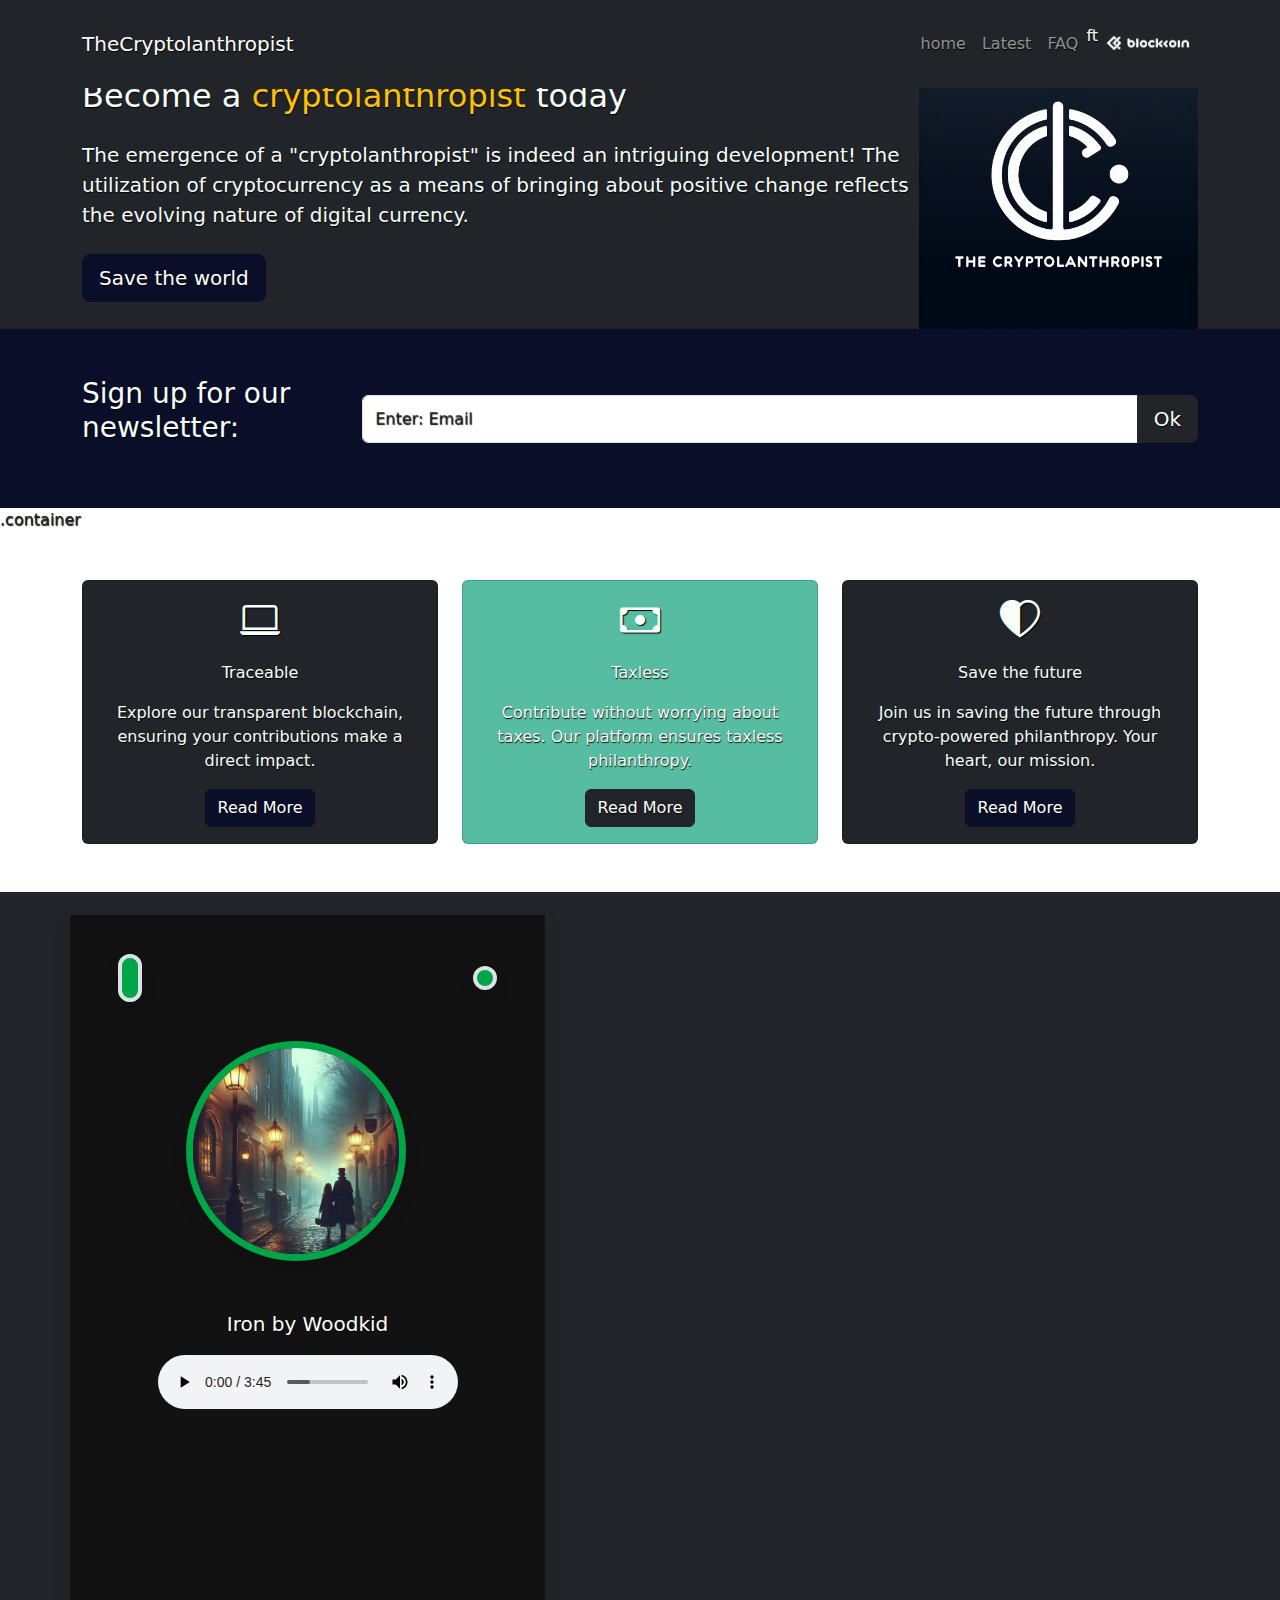
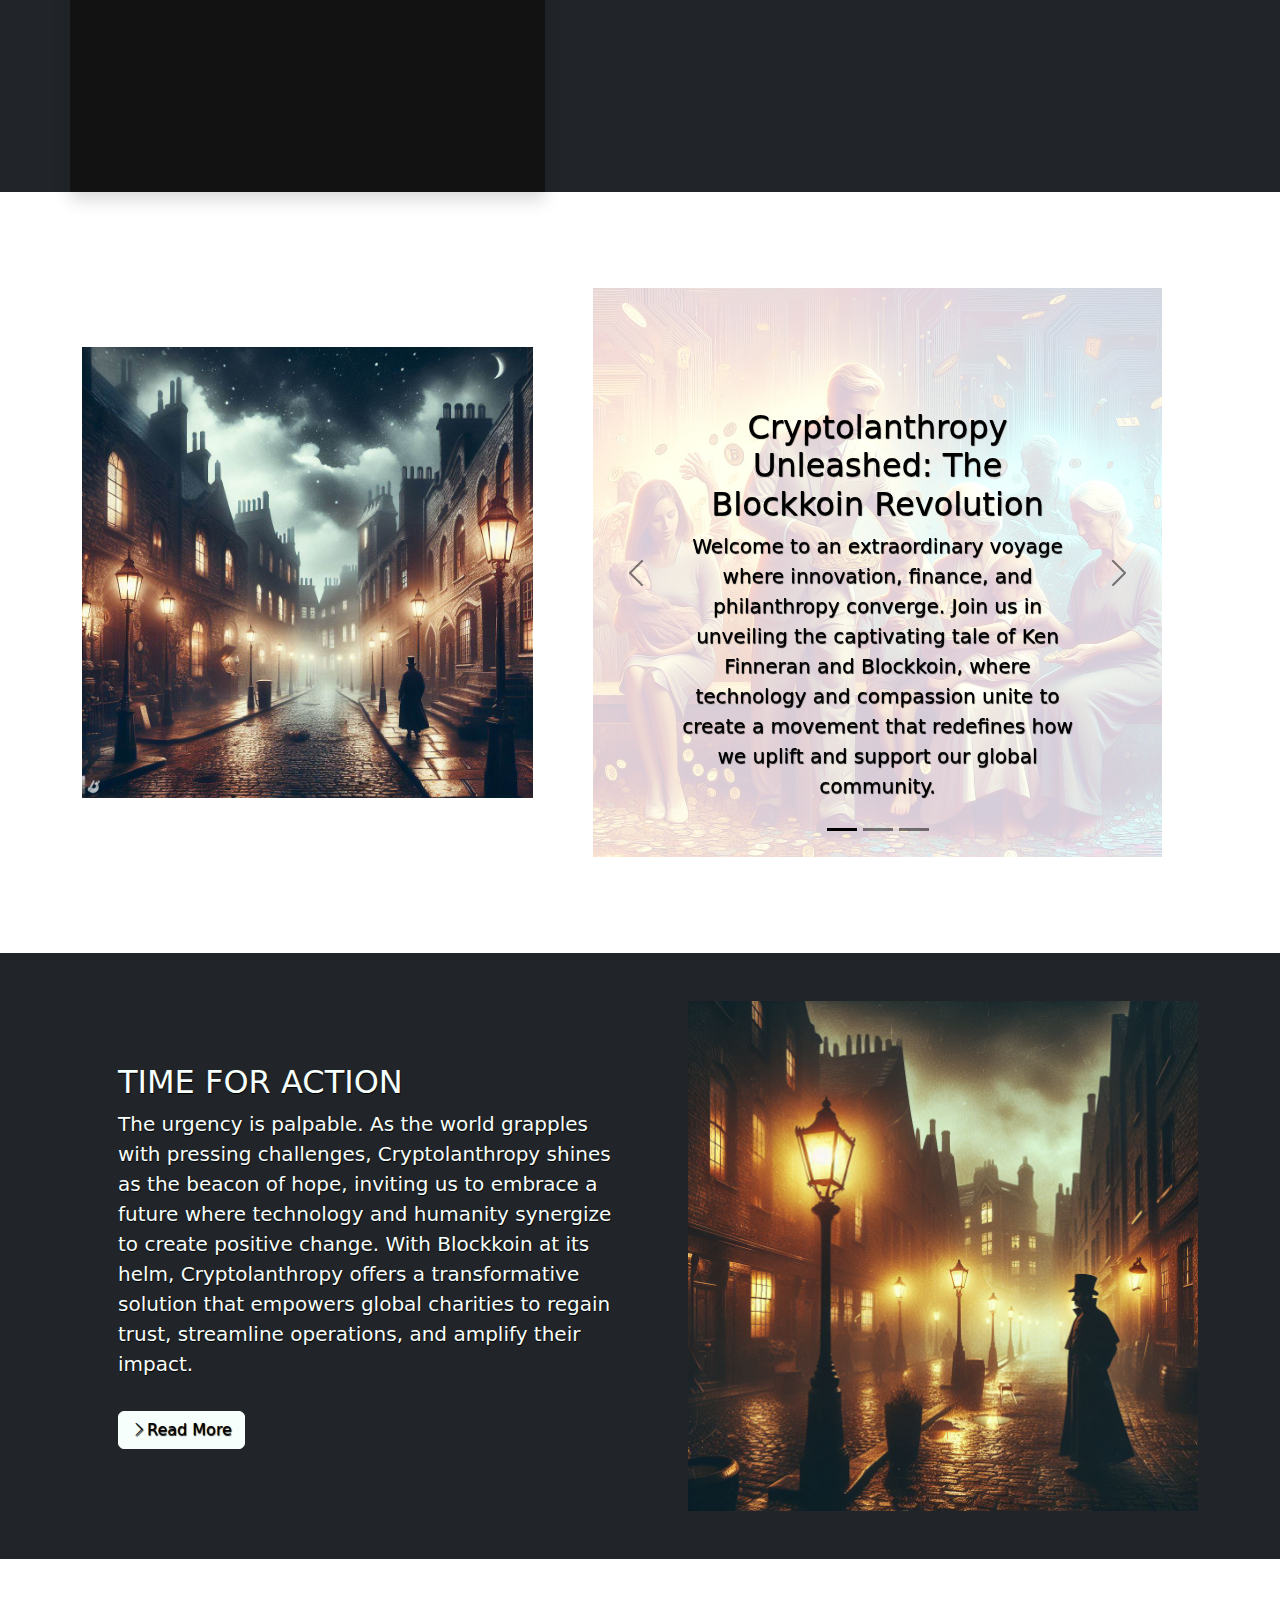
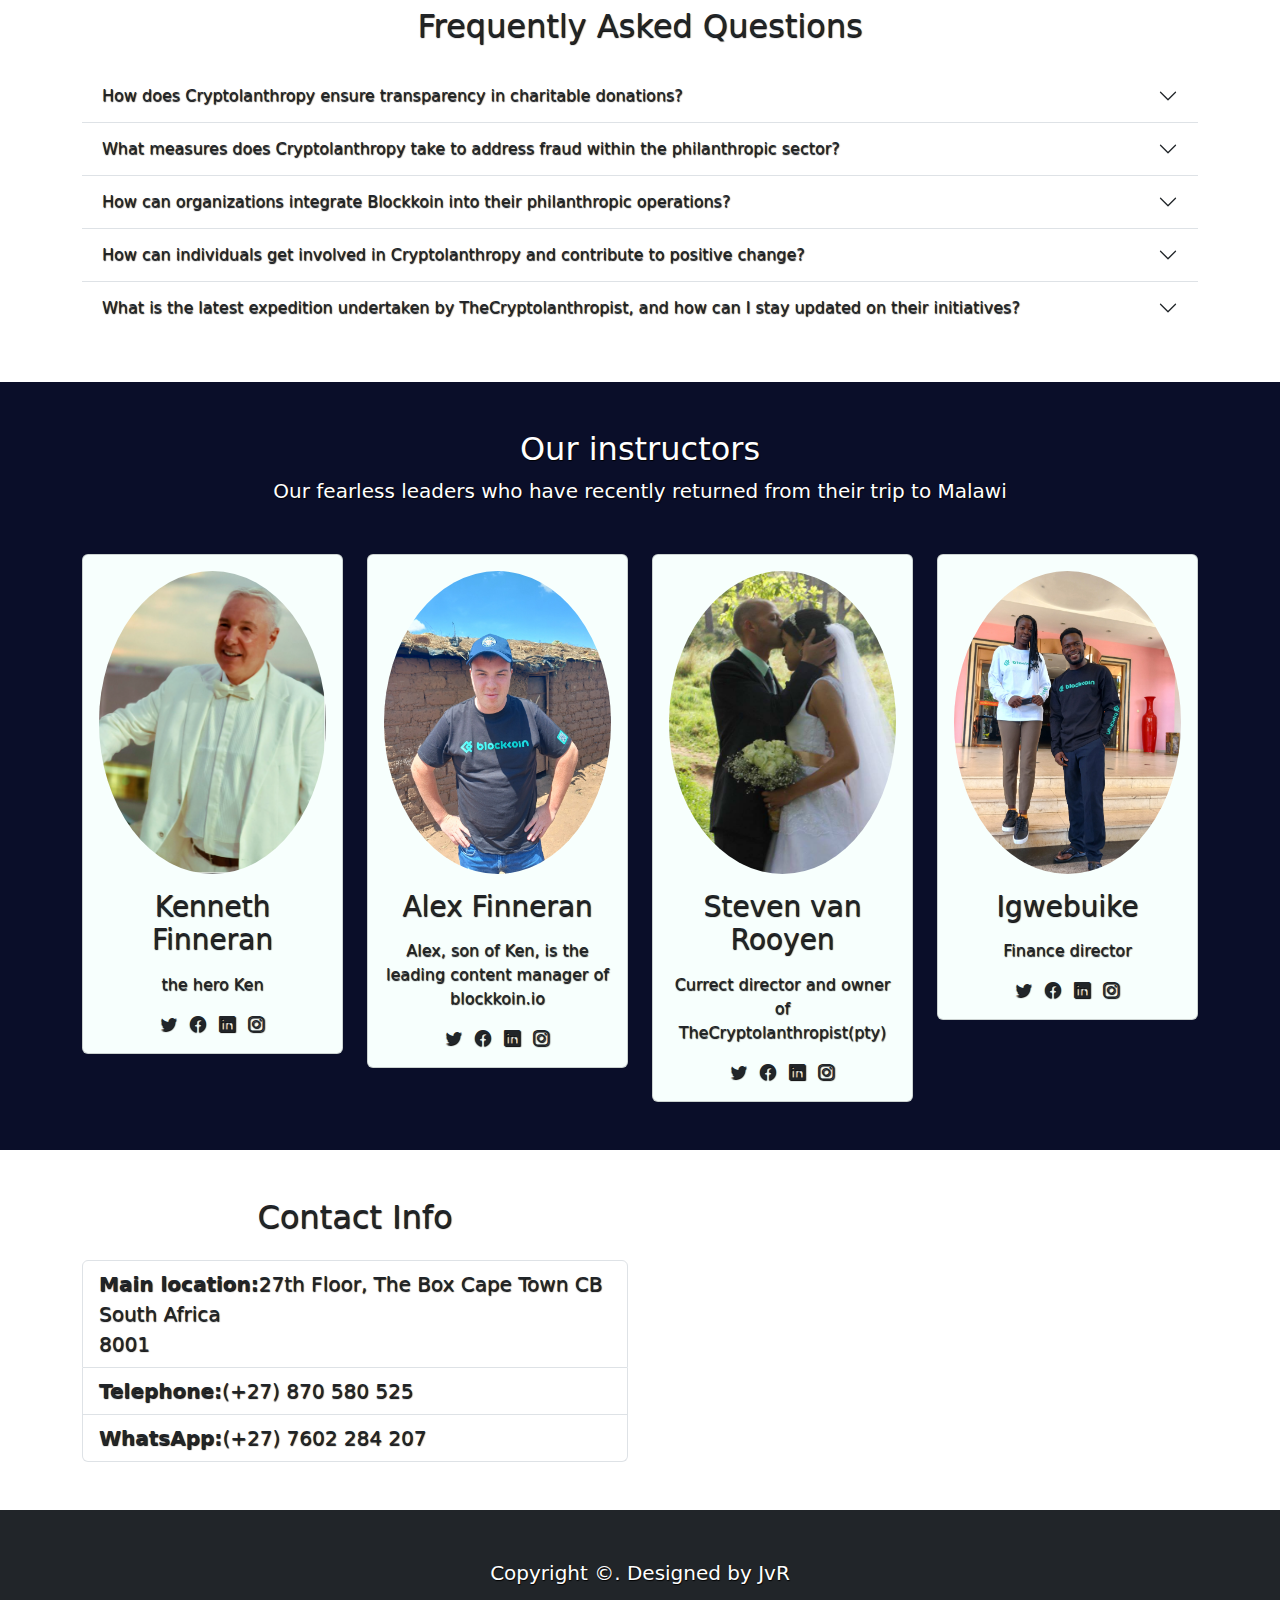
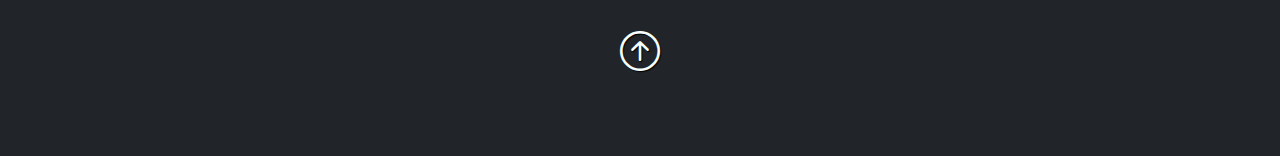
==== commit b55725b4: "Add files via upload" ====
--- a/index.html
+++ b/index.html
@@ -68,6 +68,8 @@
             </div>
         </div>
     </section>
+    <!-- hero section -->
+    .container
     <!-- Boxes -->
     <section class="p-5">
         <div class="container">
@@ -484,7 +486,7 @@
                     </ul>
                 </div>
                 <div class="col-md">
-                    <iframe
+                    <iframe class="img-fluid mt-5"
                         src="https://www.google.com/maps/embed?pb=!1m18!1m12!1m3!1d3310.8098113065125!2d18.420347075419585!3d-33.92029417320693!2m3!1f0!2f0!3f0!3m2!1i1024!2i768!4f13.1!3m3!1m2!1s0x1dcc670cec4f3933%3A0x216e2746d892b238!2sBlockkoin!5e0!3m2!1sen!2sza!4v1703342695230!5m2!1sen!2sza"
                         width="600" height="450" style="border:0;" allowfullscreen="" loading="lazy"
                         referrerpolicy="no-referrer-when-downgrade"></iframe>
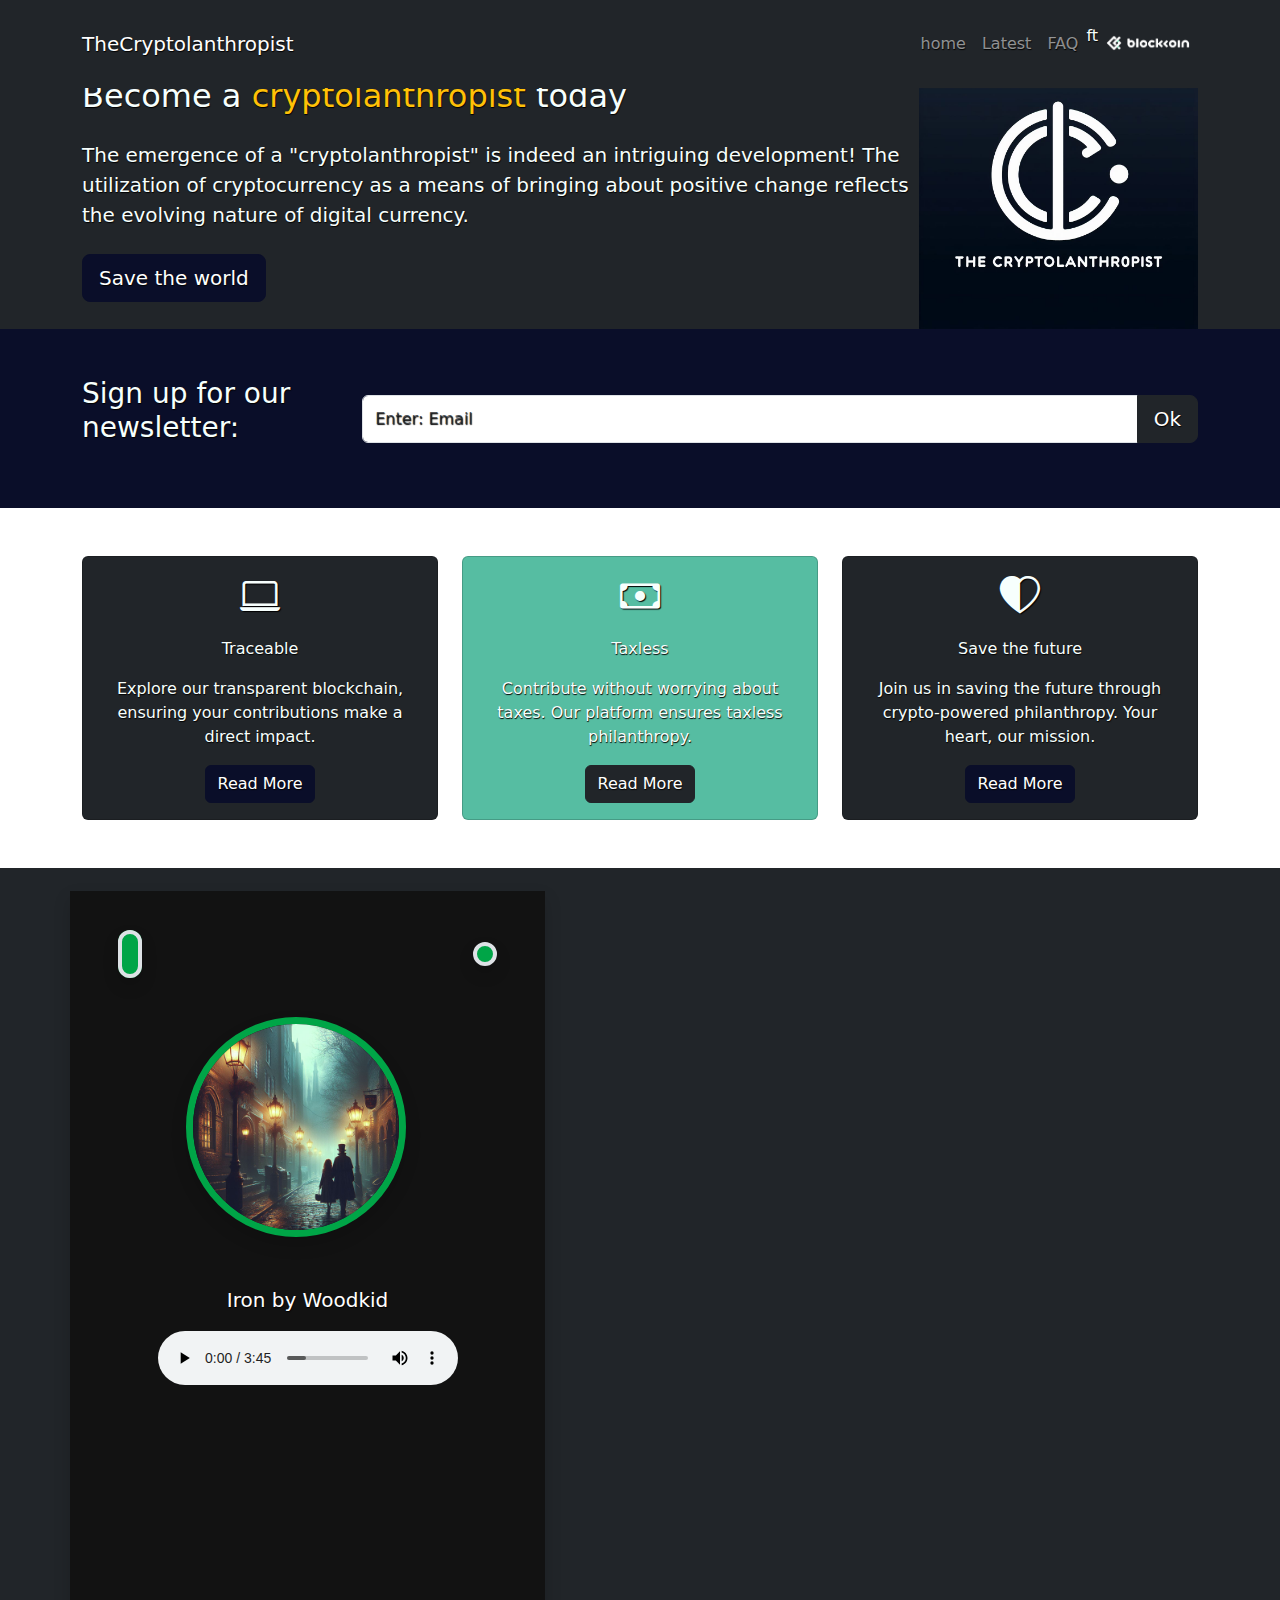
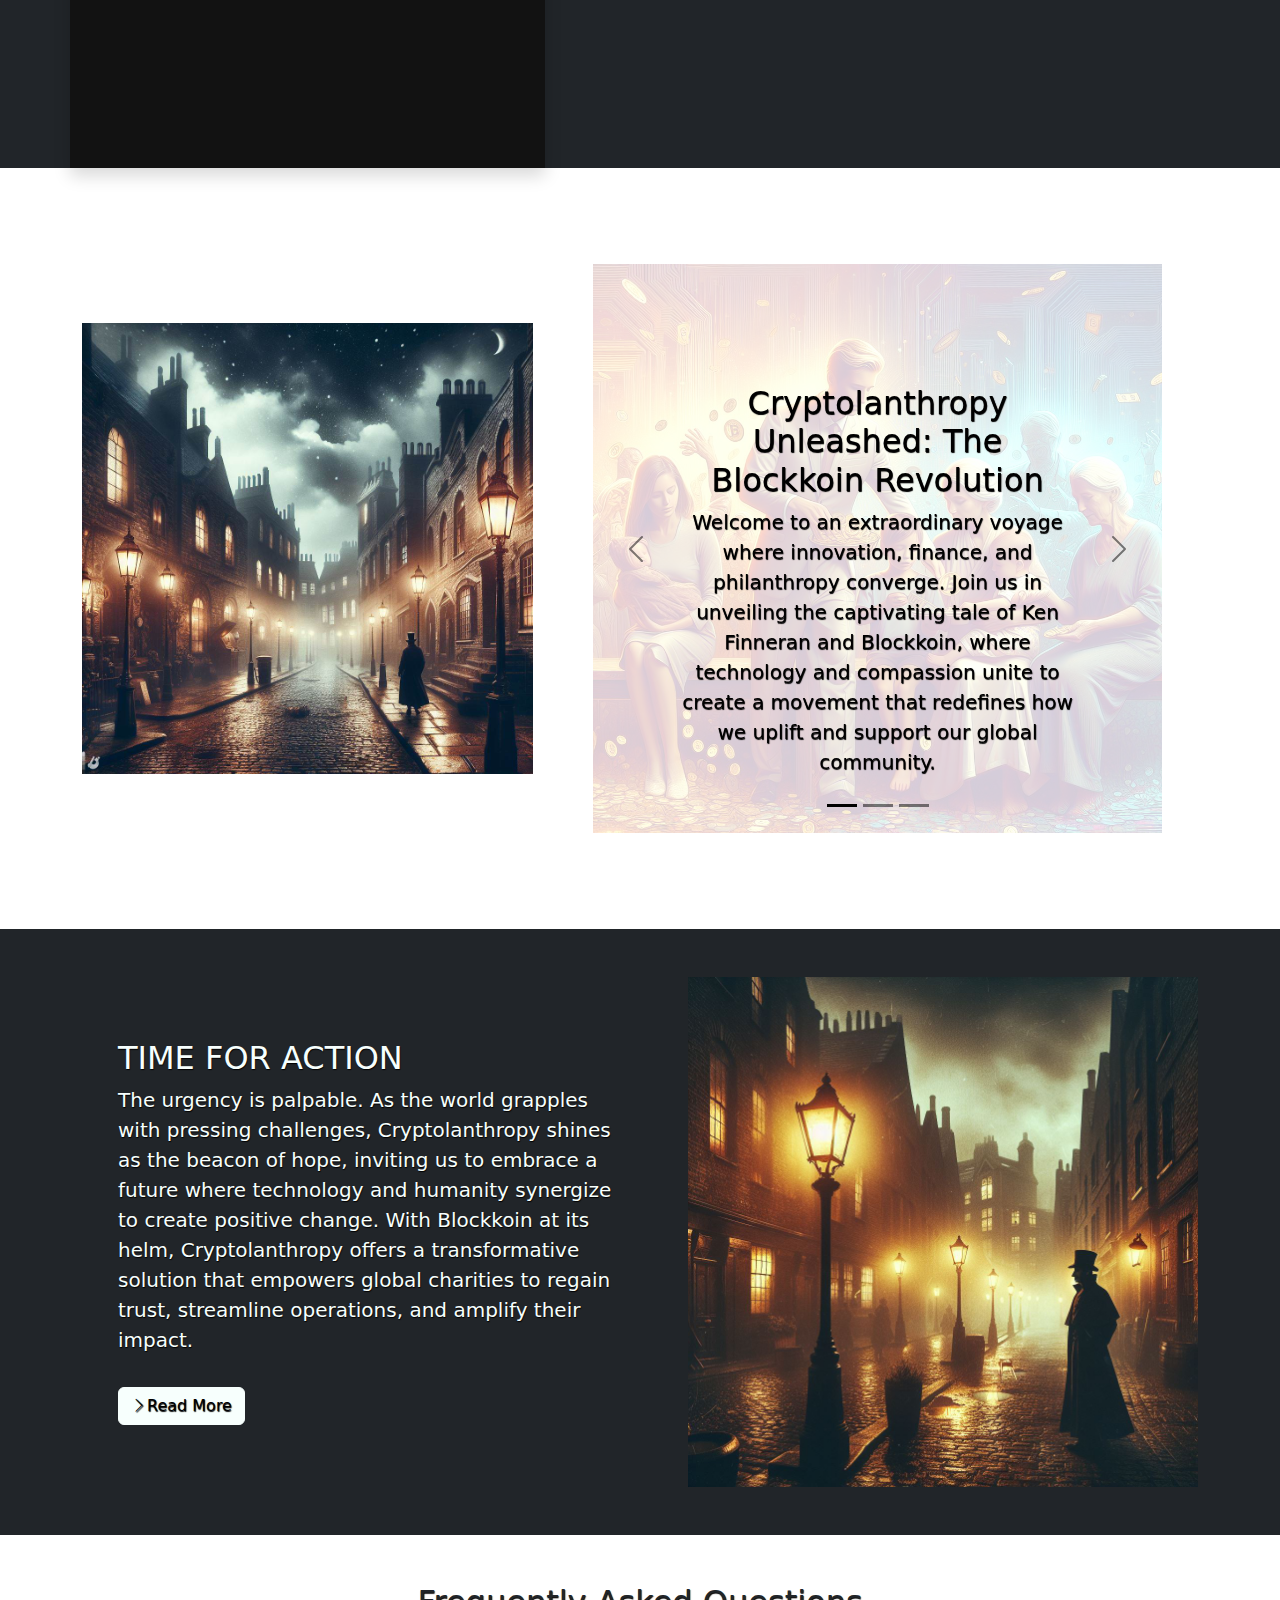
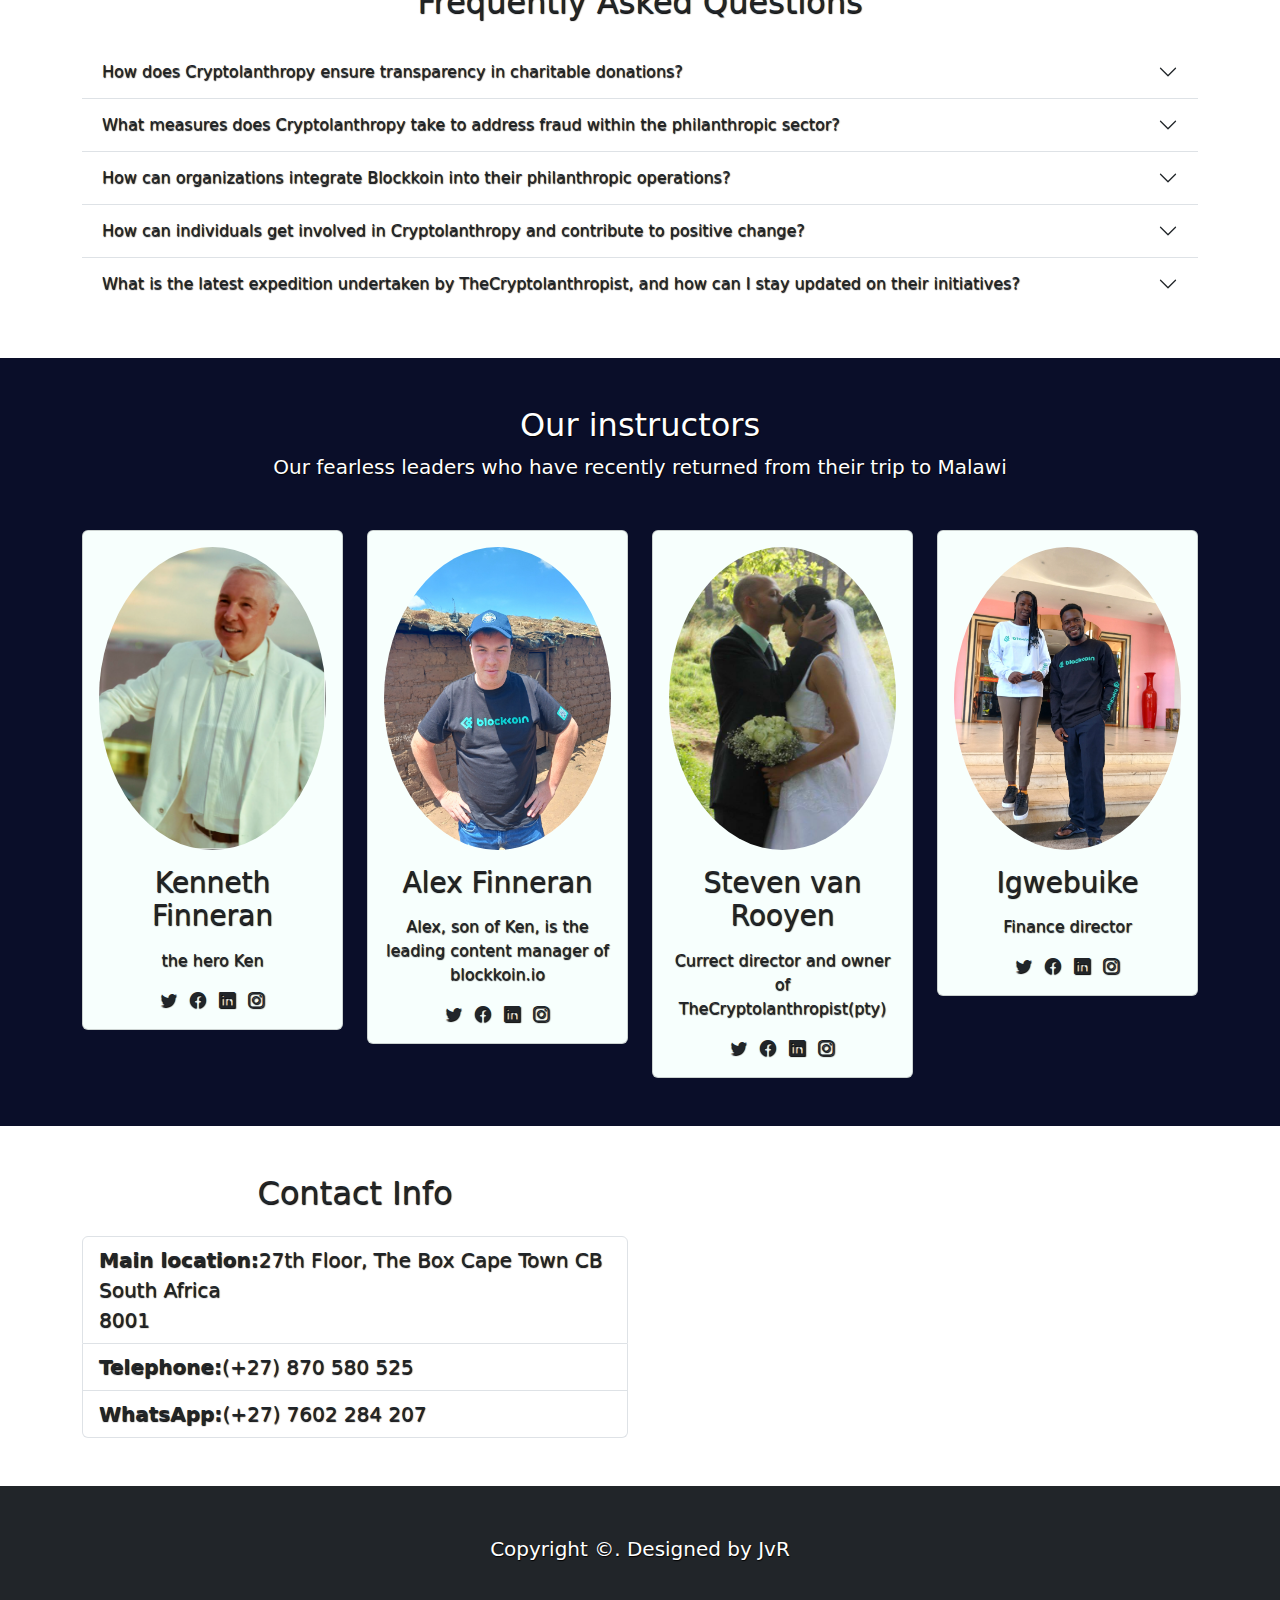
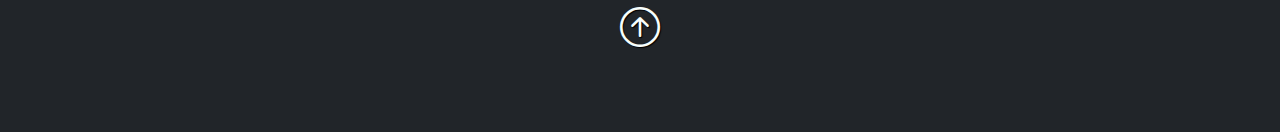
==== commit 70ac34c6: "Update index.html" ====
--- a/index.html
+++ b/index.html
@@ -69,7 +69,7 @@
         </div>
     </section>
     <!-- hero section -->
-    .container
+    
     <!-- Boxes -->
     <section class="p-5">
         <div class="container">
@@ -570,4 +570,4 @@
     <script src="main.js"></script>
 </body>
 
-</html>+</html>
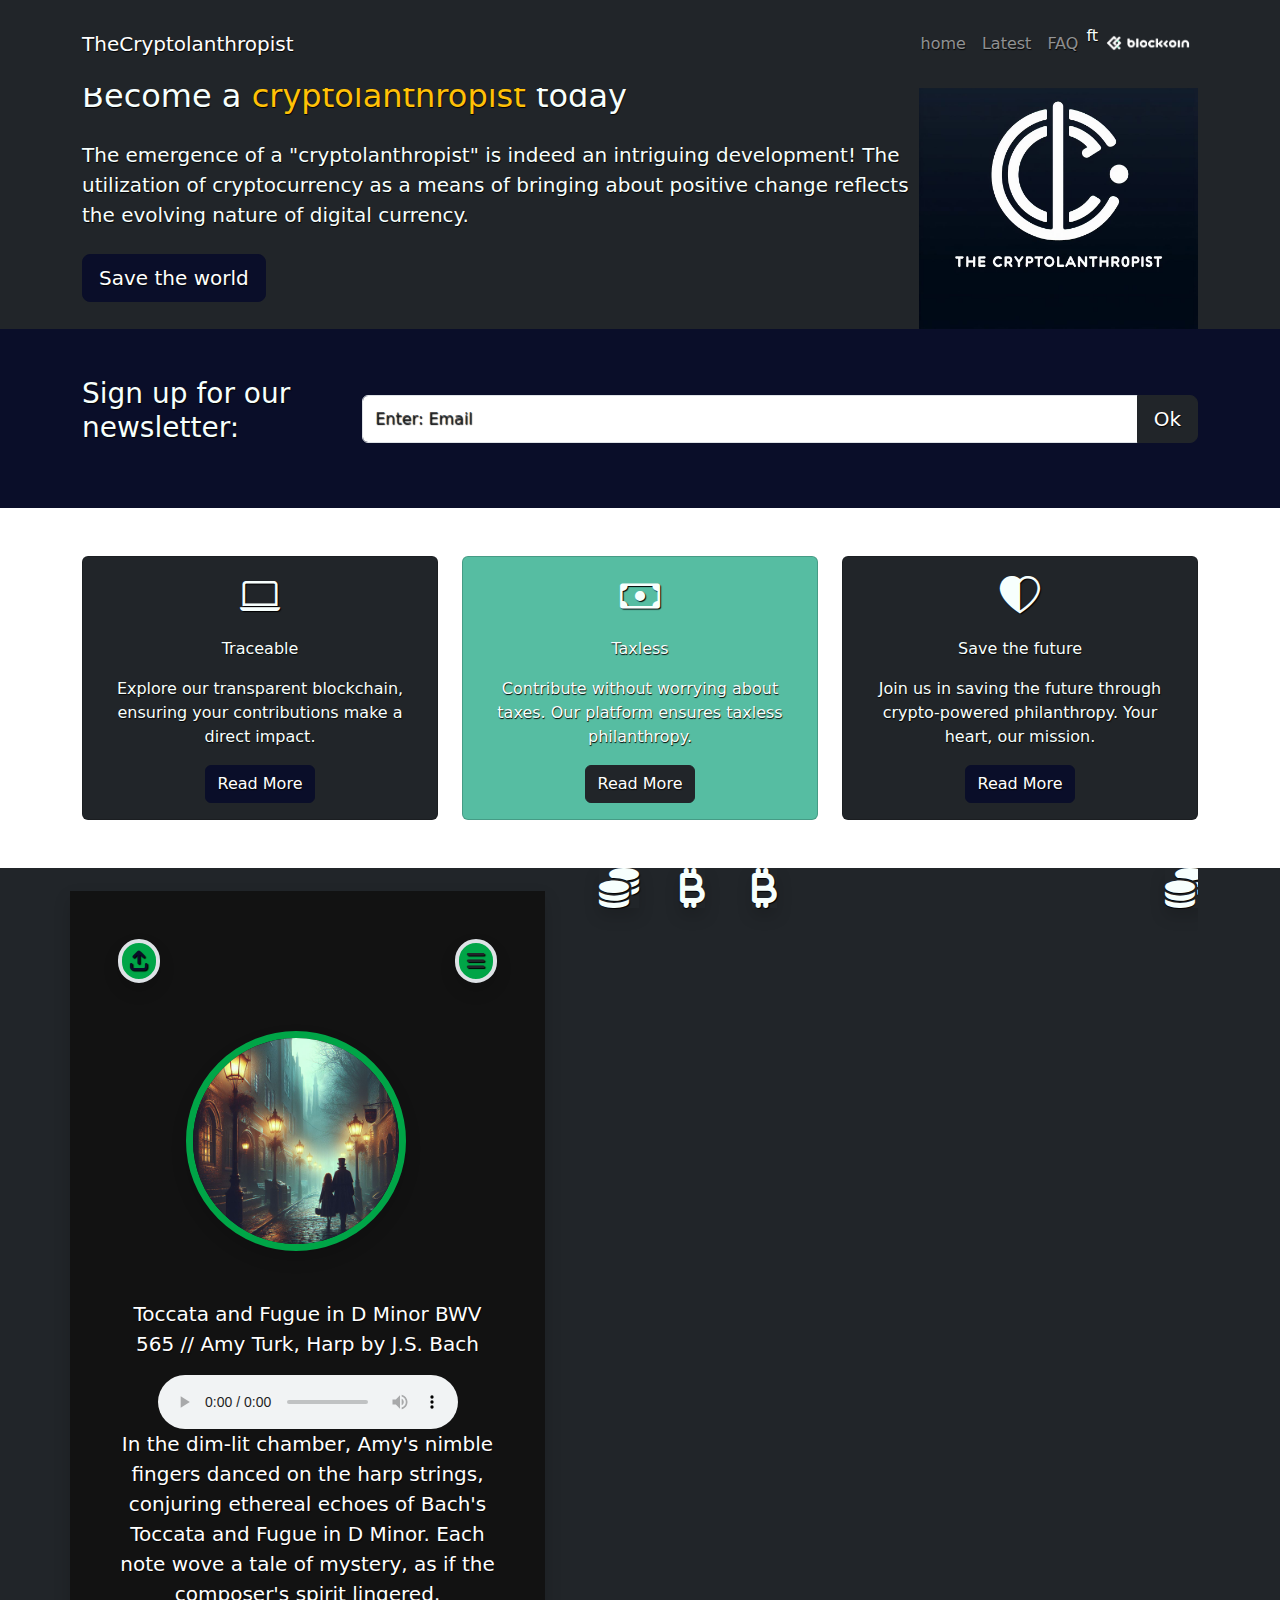
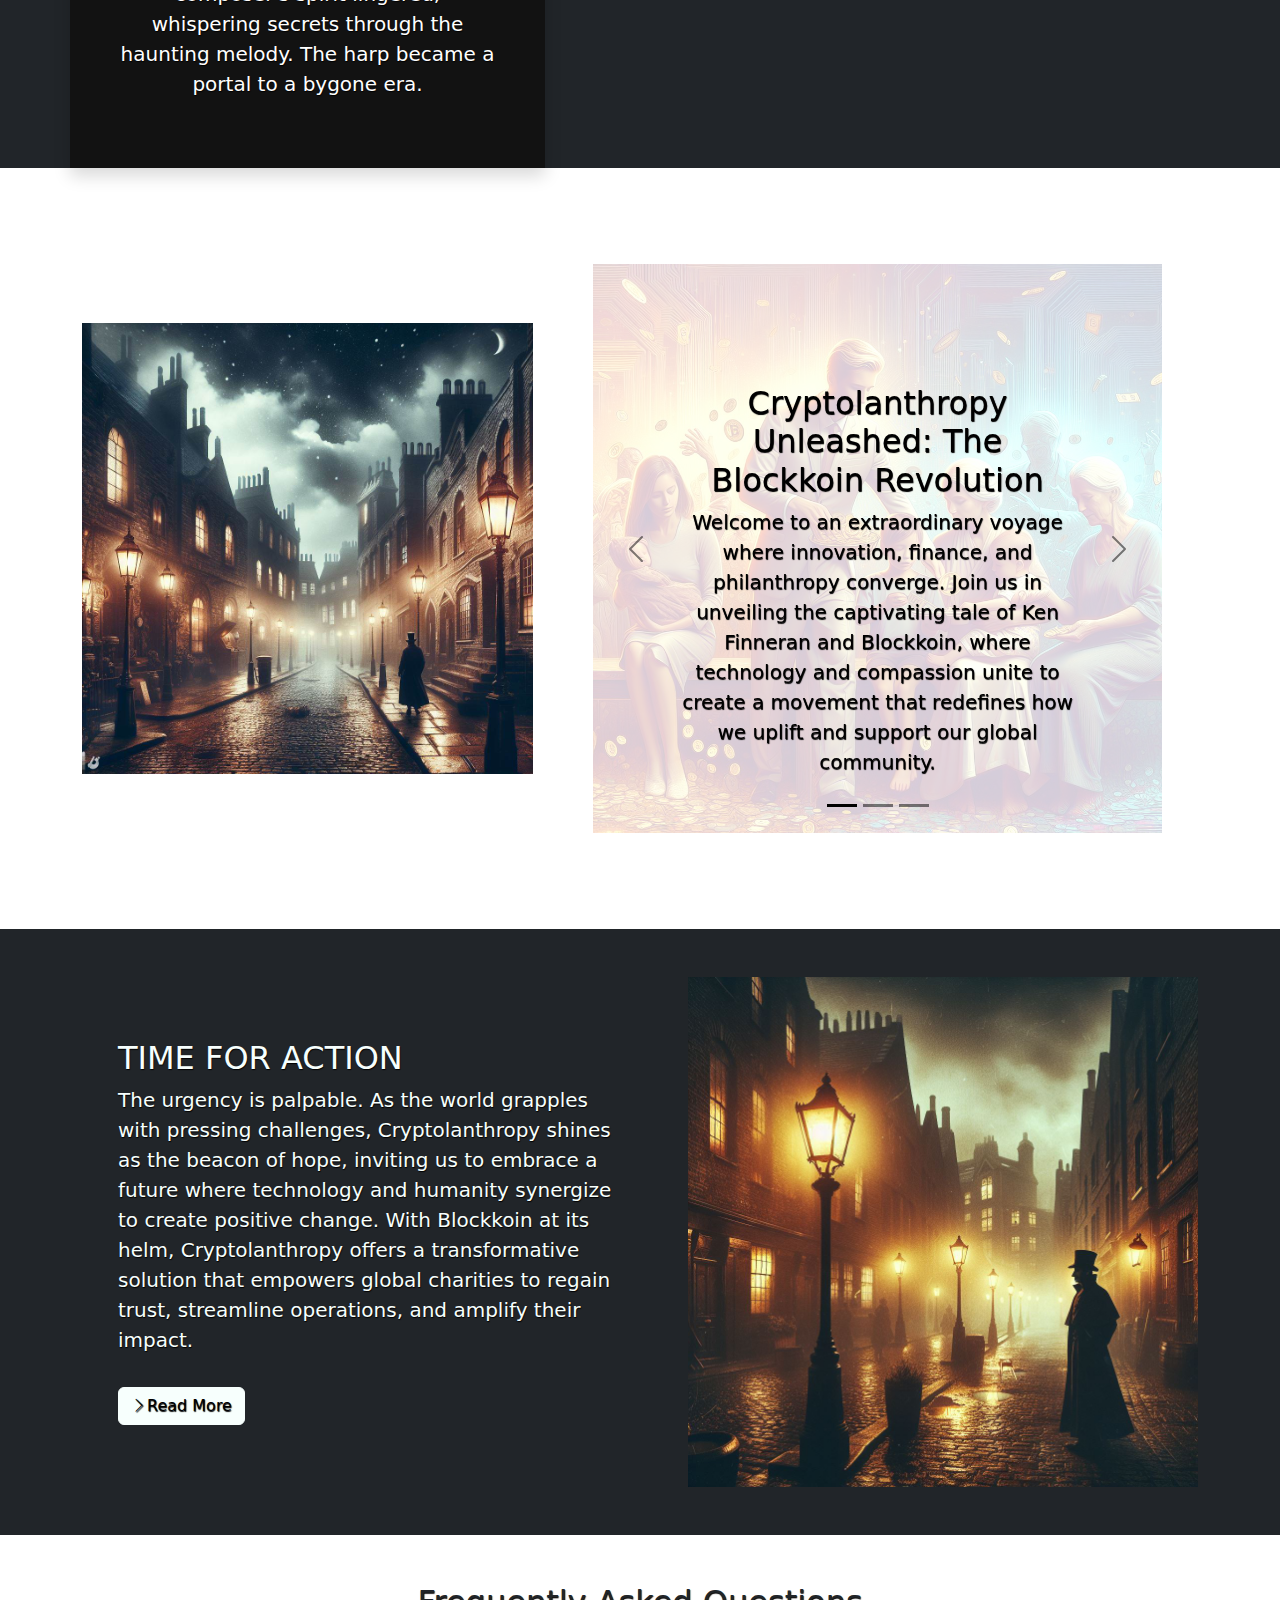
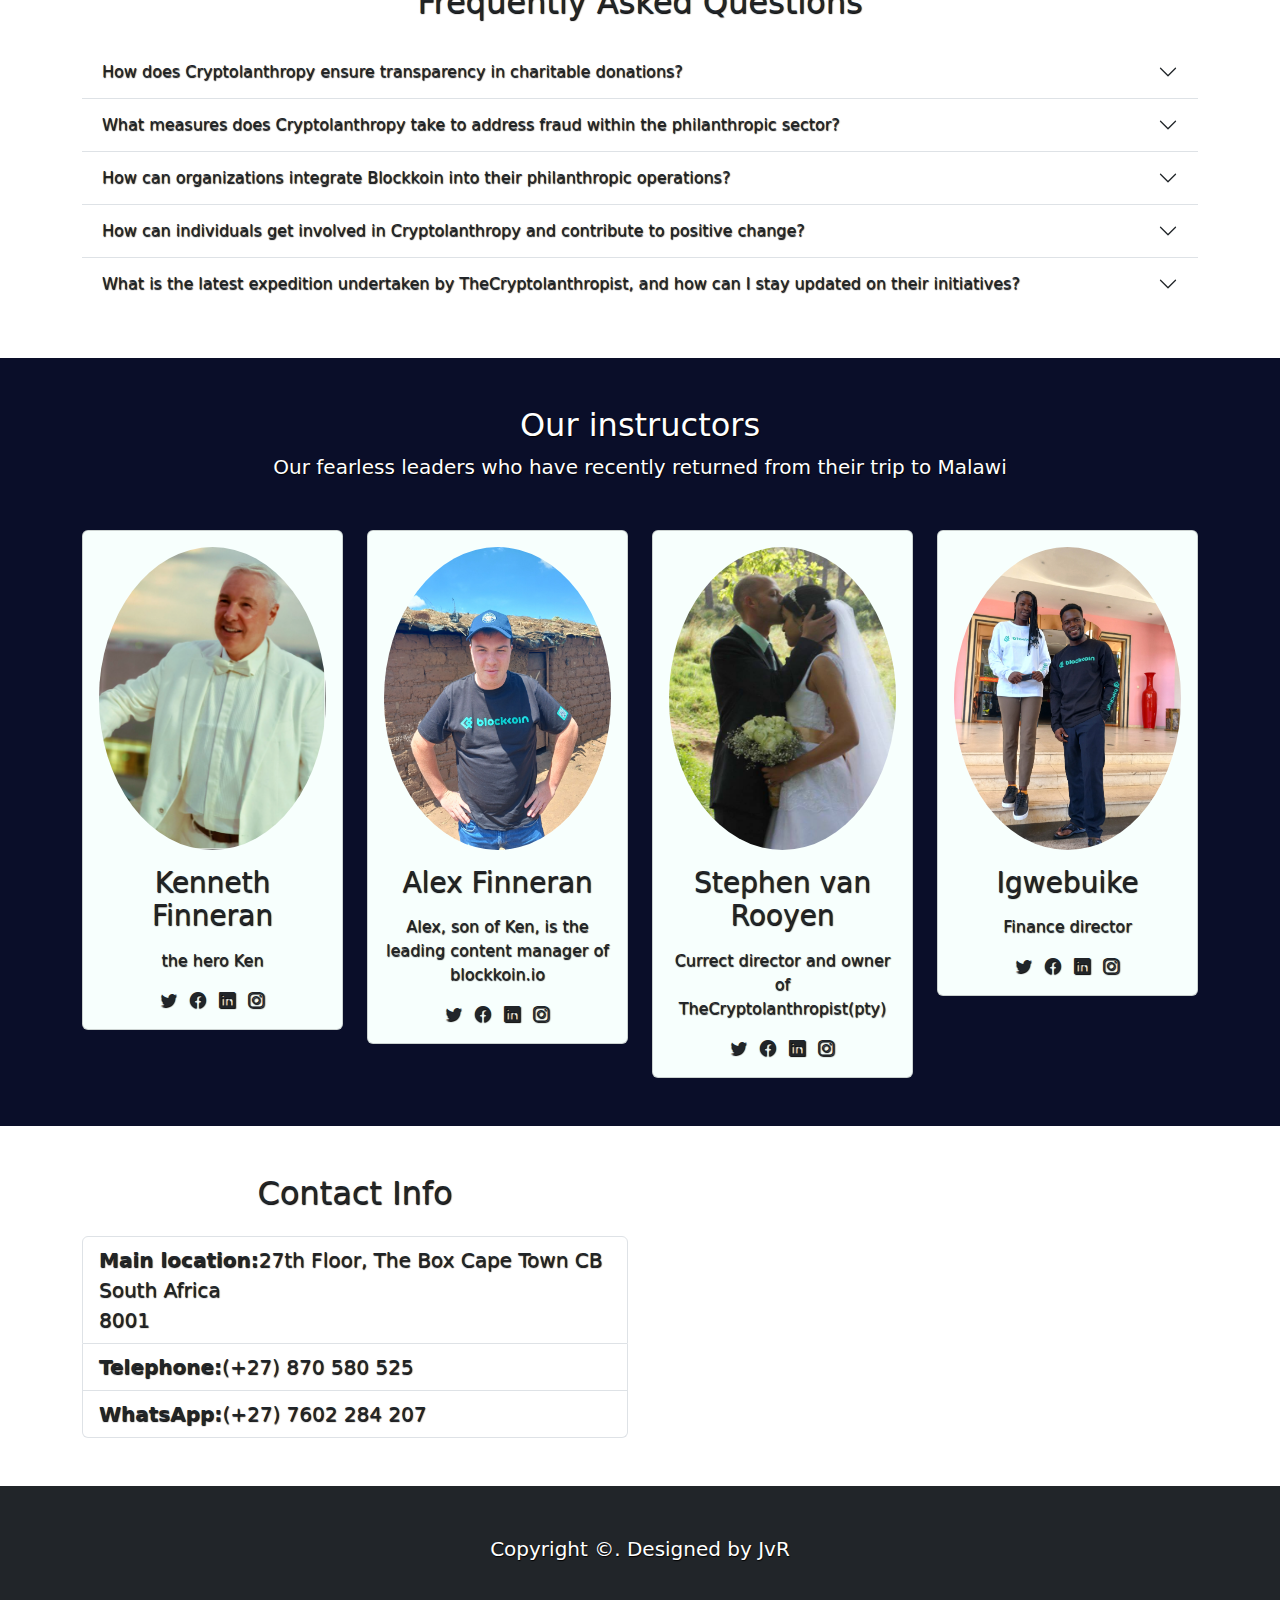
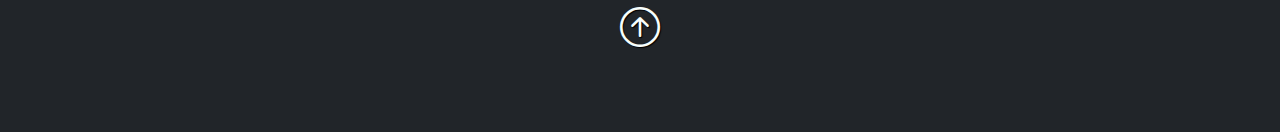
==== commit bb8ee4e5: "Add files via upload" ====
--- a/index.html
+++ b/index.html
@@ -6,13 +6,10 @@
     <meta http-equiv='X-UA-Compatible' content='IE=edge'>
     <title>Thecryptolanthropist</title>
     <meta name='viewport' content='width=device-width, initial-scale=1'>
-    <link rel='stylesheet' type='text/css' media='screen' href='main.css'>
     <link href="./css/main.min.css" rel="stylesheet">
     <!-- Option 1: Include in HTML -->
     <link rel="stylesheet" href="https://cdn.jsdelivr.net/npm/bootstrap-icons@1.3.0/font/bootstrap-icons.css">
-    <link rel="stylesheet" href="https://cdnjs.cloudflare.com/ajax/libs/font-awesome/6.5.1/css/all.min.css"
-        integrity="sha512-DTOQO9RWCH3ppGqcWaEA1BIZOC6xxalwEsw9c2QQeAIftl+Vegovlnee1c9QX4TctnWMn13TZye+giMm8e2LwA=="
-        crossorigin="anonymous" referrerpolicy="no-referrer" />
+    <link rel="stylesheet" href="https://cdnjs.cloudflare.com/ajax/libs/font-awesome/6.5.1/css/all.min.css">
     <link rel="stylesheet" href="./css/style.css">
 </head>
 
@@ -69,7 +66,7 @@
         </div>
     </section>
     <!-- hero section -->
-    
+
     <!-- Boxes -->
     <section class="p-5">
         <div class="container">
@@ -133,7 +130,7 @@
             <div class="row">
                 <div class="col-md-5 black p-5 d-flex flex-column shadow" style="margin-top: 2%;">
                     <div class="d-flex align-items-center justify-content-between">
-                        <a href="assets/murdered-dancer.mp3" download id="music-downloader">
+                        <a href="assets/harp.mp3" download id="music-downloader">
                             <i
                                 class="fa-solid fa-arrow-up-from-bracket border green border-4 rounded-pill p-2 fs-5 shadow"></i></a>
                         <i data-bs-toggle="modal" data-bs-target="#Music"
@@ -144,8 +141,13 @@
                             class="img-fluid border-green shadow"
                             style="border-radius: 50%; width: 220px; height: 220px;">
                     </div>
-                    <p class="text-white text-center fs-5" id="music-title">Iron <span>by Woodkid</span></p>
-                    <audio src="assets/woodkid-iron.mp3" autoplay controls loop class="mx-auto"></audio>
+                    <p class="lead text-white text-center fs-5" id="music-title">Toccata and Fugue in D Minor BWV 565 // Amy
+                        Turk, Harp <span>by J.S. Bach</span></p>
+                    <audio src="assets/harp.mp3" autoplay controls loop class="mx-auto"></audio>
+                    <p class="text-white text-center fs-5">In the dim-lit chamber, Amy's nimble fingers danced on the harp strings, conjuring ethereal
+                        echoes of Bach's Toccata and Fugue in D Minor. Each note wove a tale of mystery, as if the
+                        composer's spirit lingered, whispering secrets through the haunting melody. The harp became a
+                        portal to a bygone era.</p>
                 </div>
                 <div class="col-md-7">
                     <div class="align-items-center justify-content-between">
@@ -213,7 +215,7 @@
                             <div class="carousel-item">
                                 <img src="./images/cl4.jpeg" class="d-block w-100" alt="...">
                                 <div class="carousel-caption d-none d-md-flex">
-                                    <p class="text-lg-start" >
+                                    <p class="text-lg-start">
                                         The foundations of this transformation were laid upon a critical
                                         realization: the outdated and entrenched global and federal banking
                                         systems no longer aligned with the needs of our modern, interconnected
@@ -440,7 +442,7 @@
                     <div class="card bg-light">
                         <div class="card-body text-center">
                             <img src="./images/t3.jpg" class="img-fluid rounded-circle mb-3" alt="">
-                            <h3 class="card-title mb-3">Steven van Rooyen</h3>
+                            <h3 class="card-title mb-3">Stephen van Rooyen</h3>
                             <p class="card-text">
                                 Currect director and owner of TheCryptolanthropist(pty)
                             </p>
@@ -570,4 +572,4 @@
     <script src="main.js"></script>
 </body>
 
-</html>
+</html>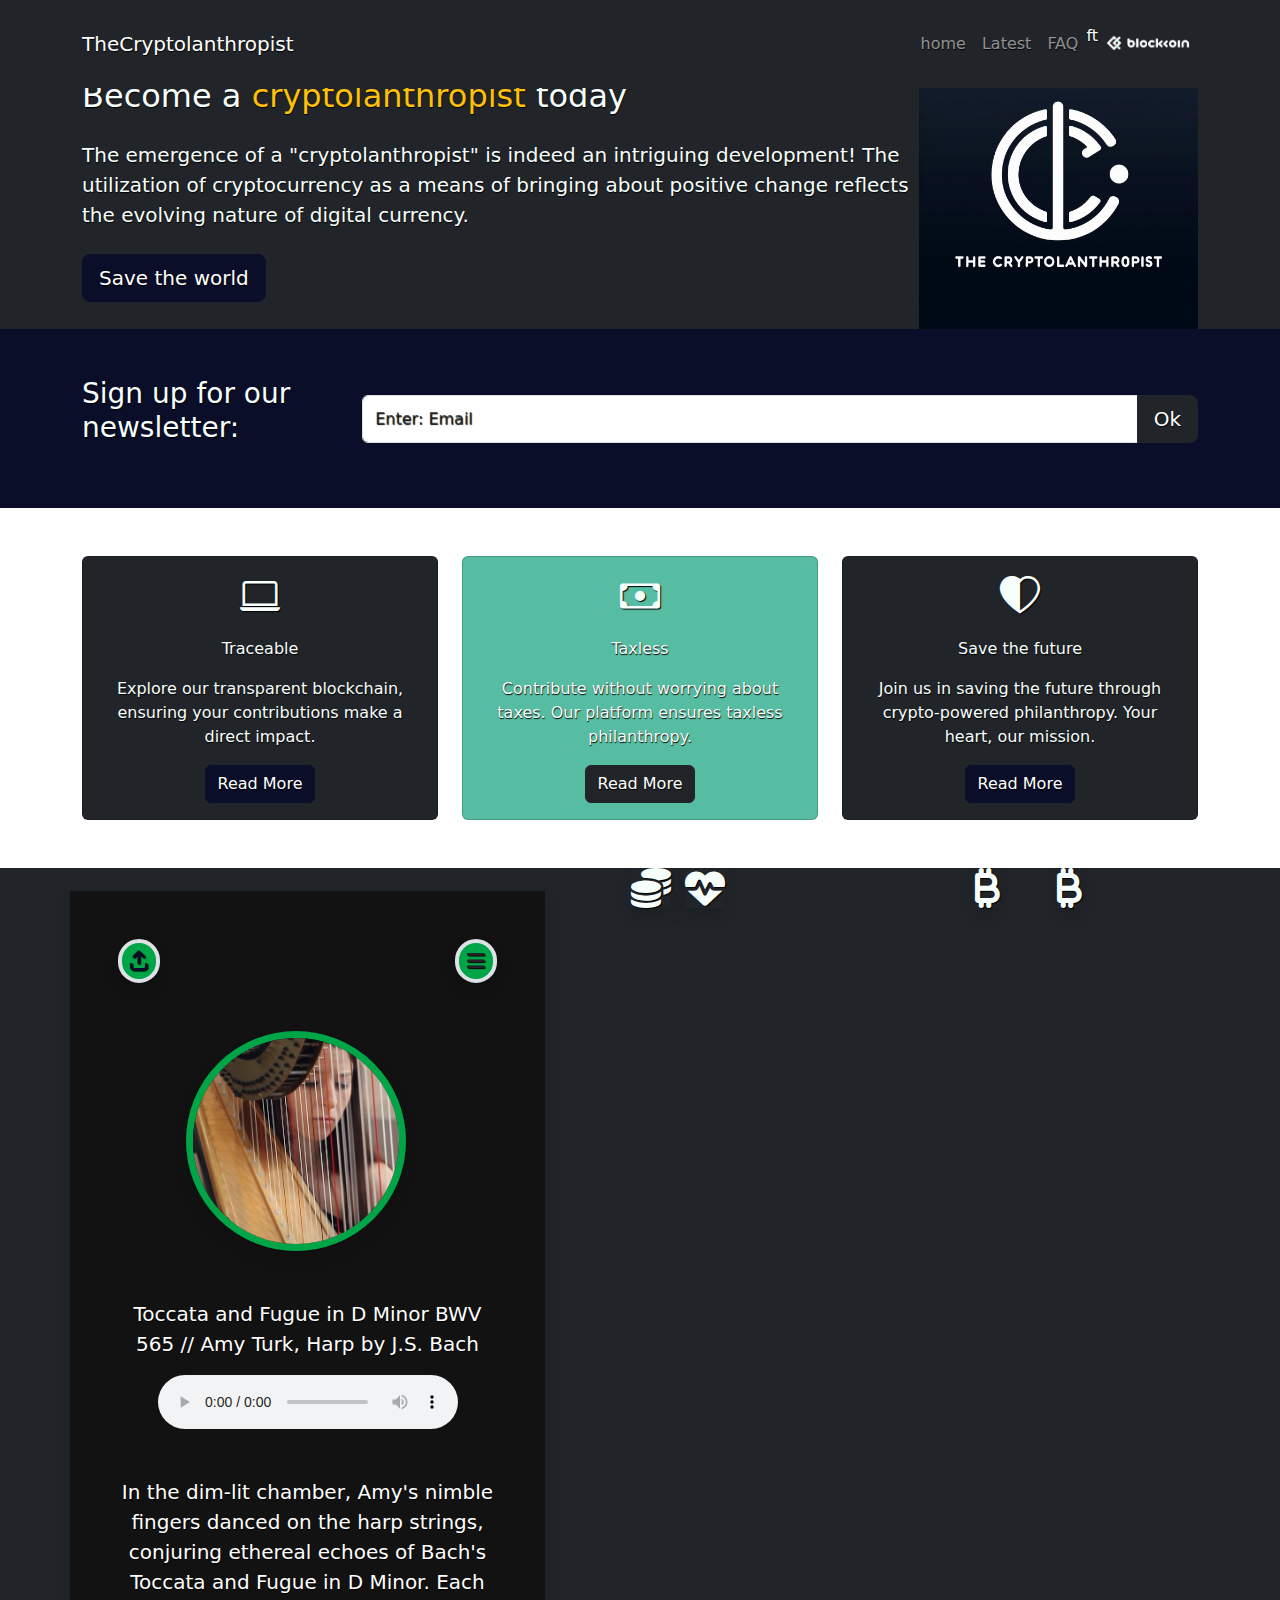
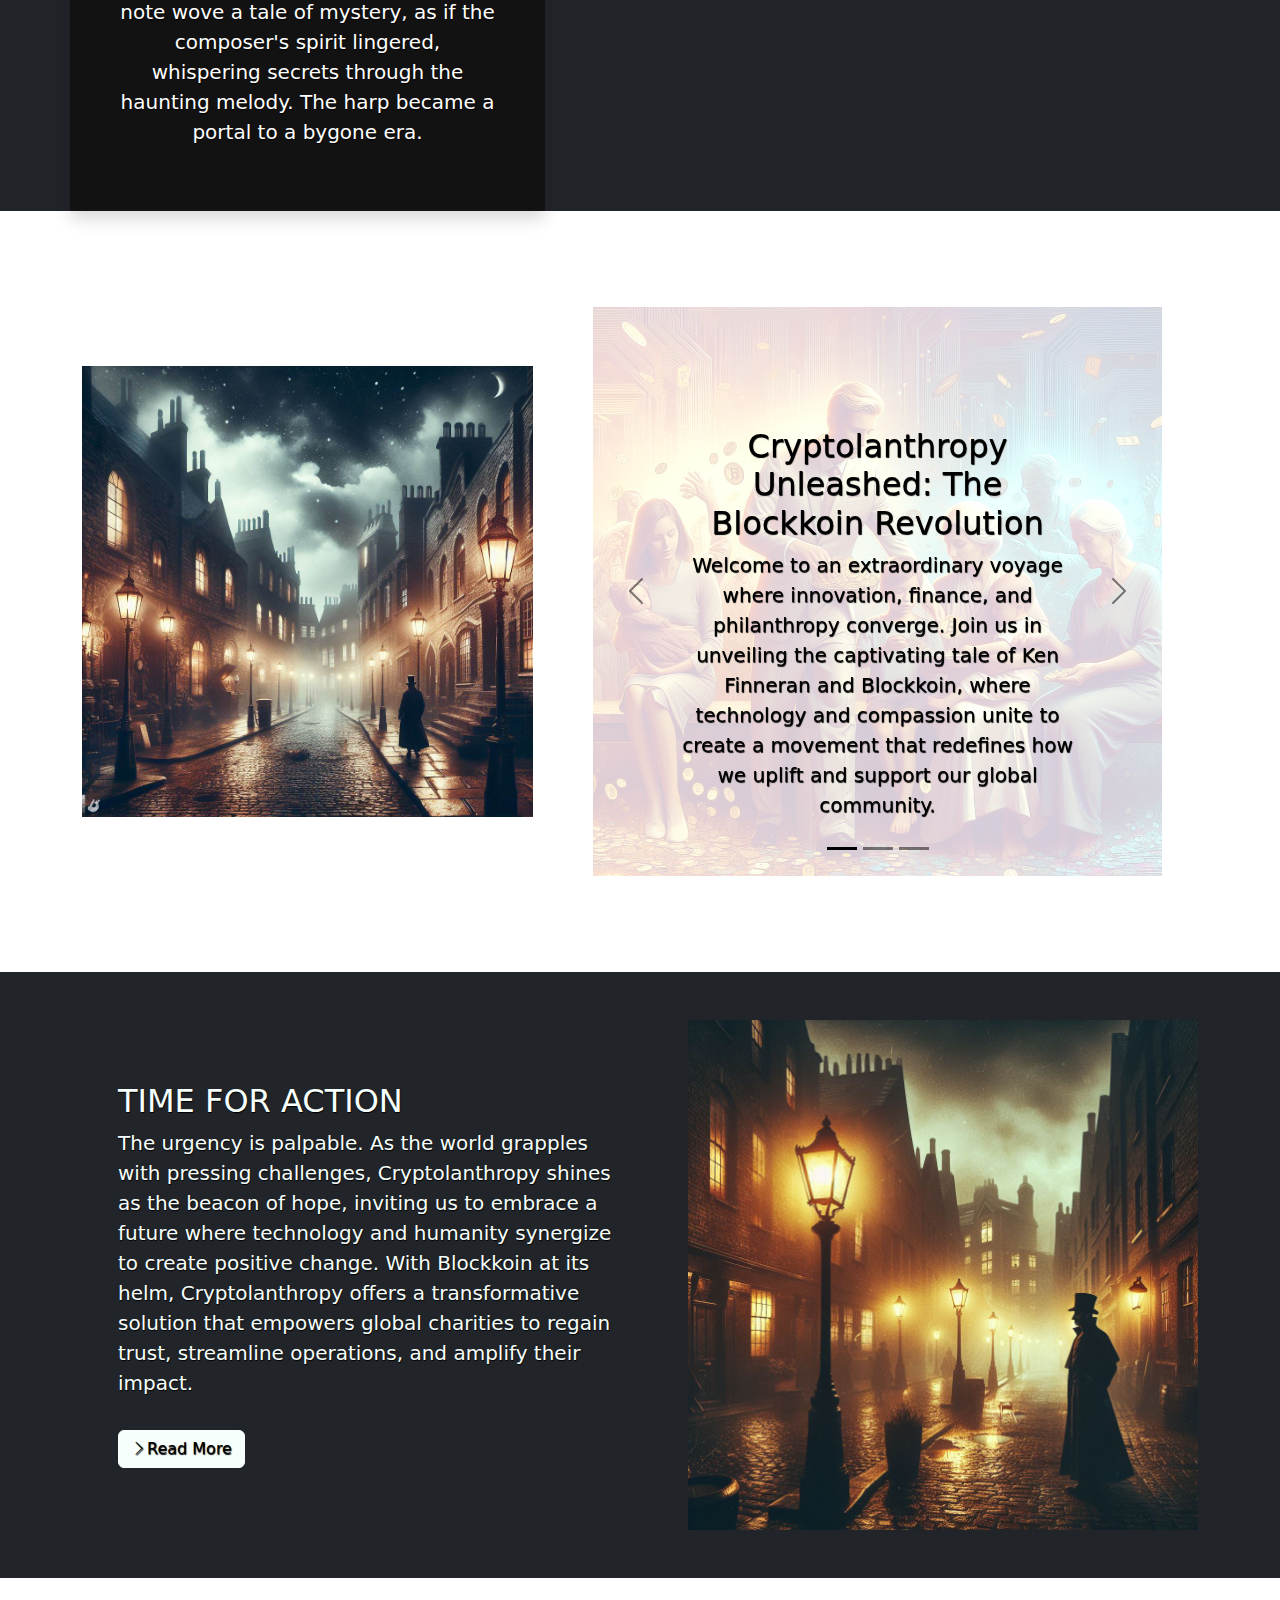
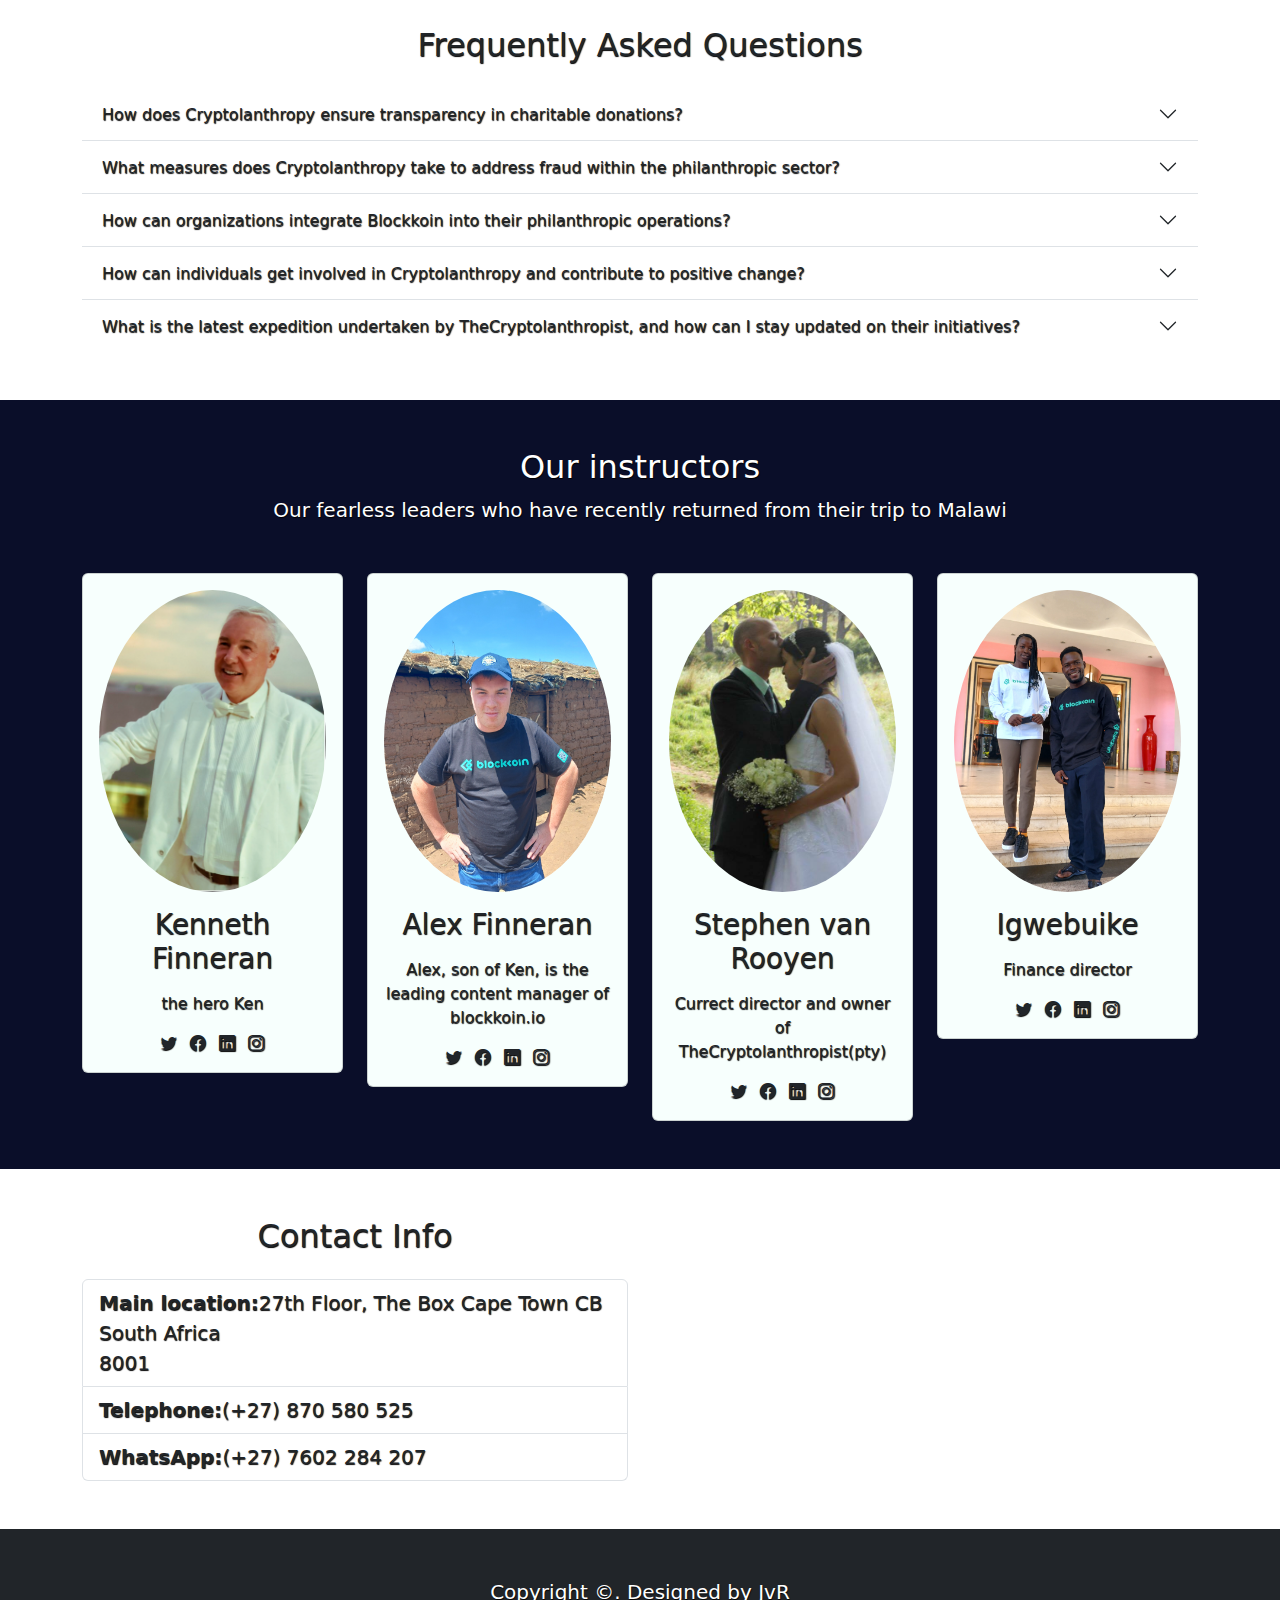
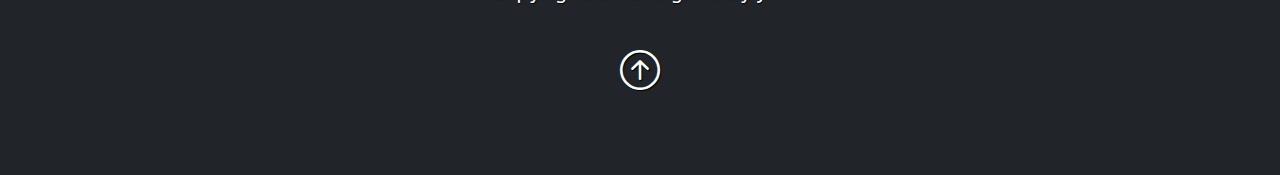
==== commit 267c81a0: "Add files via upload" ====
--- a/index.html
+++ b/index.html
@@ -8,9 +8,10 @@
     <meta name='viewport' content='width=device-width, initial-scale=1'>
     <link href="./css/main.min.css" rel="stylesheet">
     <!-- Option 1: Include in HTML -->
+    <link rel="stylesheet" href="./css/style.css">
     <link rel="stylesheet" href="https://cdn.jsdelivr.net/npm/bootstrap-icons@1.3.0/font/bootstrap-icons.css">
     <link rel="stylesheet" href="https://cdnjs.cloudflare.com/ajax/libs/font-awesome/6.5.1/css/all.min.css">
-    <link rel="stylesheet" href="./css/style.css">
+    <link rel="stylesheet" href="./css/main.css">
 </head>
 
 <body>
@@ -137,13 +138,13 @@
                             class="fa-solid fa-bars border green border-4 rounded-pill p-2 fs-5 shadow"></i>
                     </div>
                     <div class="d-flex align-items-center justify-content-between my-5" style=" margin-left: 18%;">
-                        <img id="music-cover" src="images/whiteChapel4.jfif" alt=""
+                        <img id="music-cover" src="assets/img/amy.png" alt=""
                             class="img-fluid border-green shadow"
                             style="border-radius: 50%; width: 220px; height: 220px;">
                     </div>
                     <p class="lead text-white text-center fs-5" id="music-title">Toccata and Fugue in D Minor BWV 565 // Amy
                         Turk, Harp <span>by J.S. Bach</span></p>
-                    <audio src="assets/harp.mp3" autoplay controls loop class="mx-auto"></audio>
+                    <audio src="assets/harp.mp3" autoplay controls loop class="mx-auto"></audio><br><br>
                     <p class="text-white text-center fs-5">In the dim-lit chamber, Amy's nimble fingers danced on the harp strings, conjuring ethereal
                         echoes of Bach's Toccata and Fugue in D Minor. Each note wove a tale of mystery, as if the
                         composer's spirit lingered, whispering secrets through the haunting melody. The harp became a
